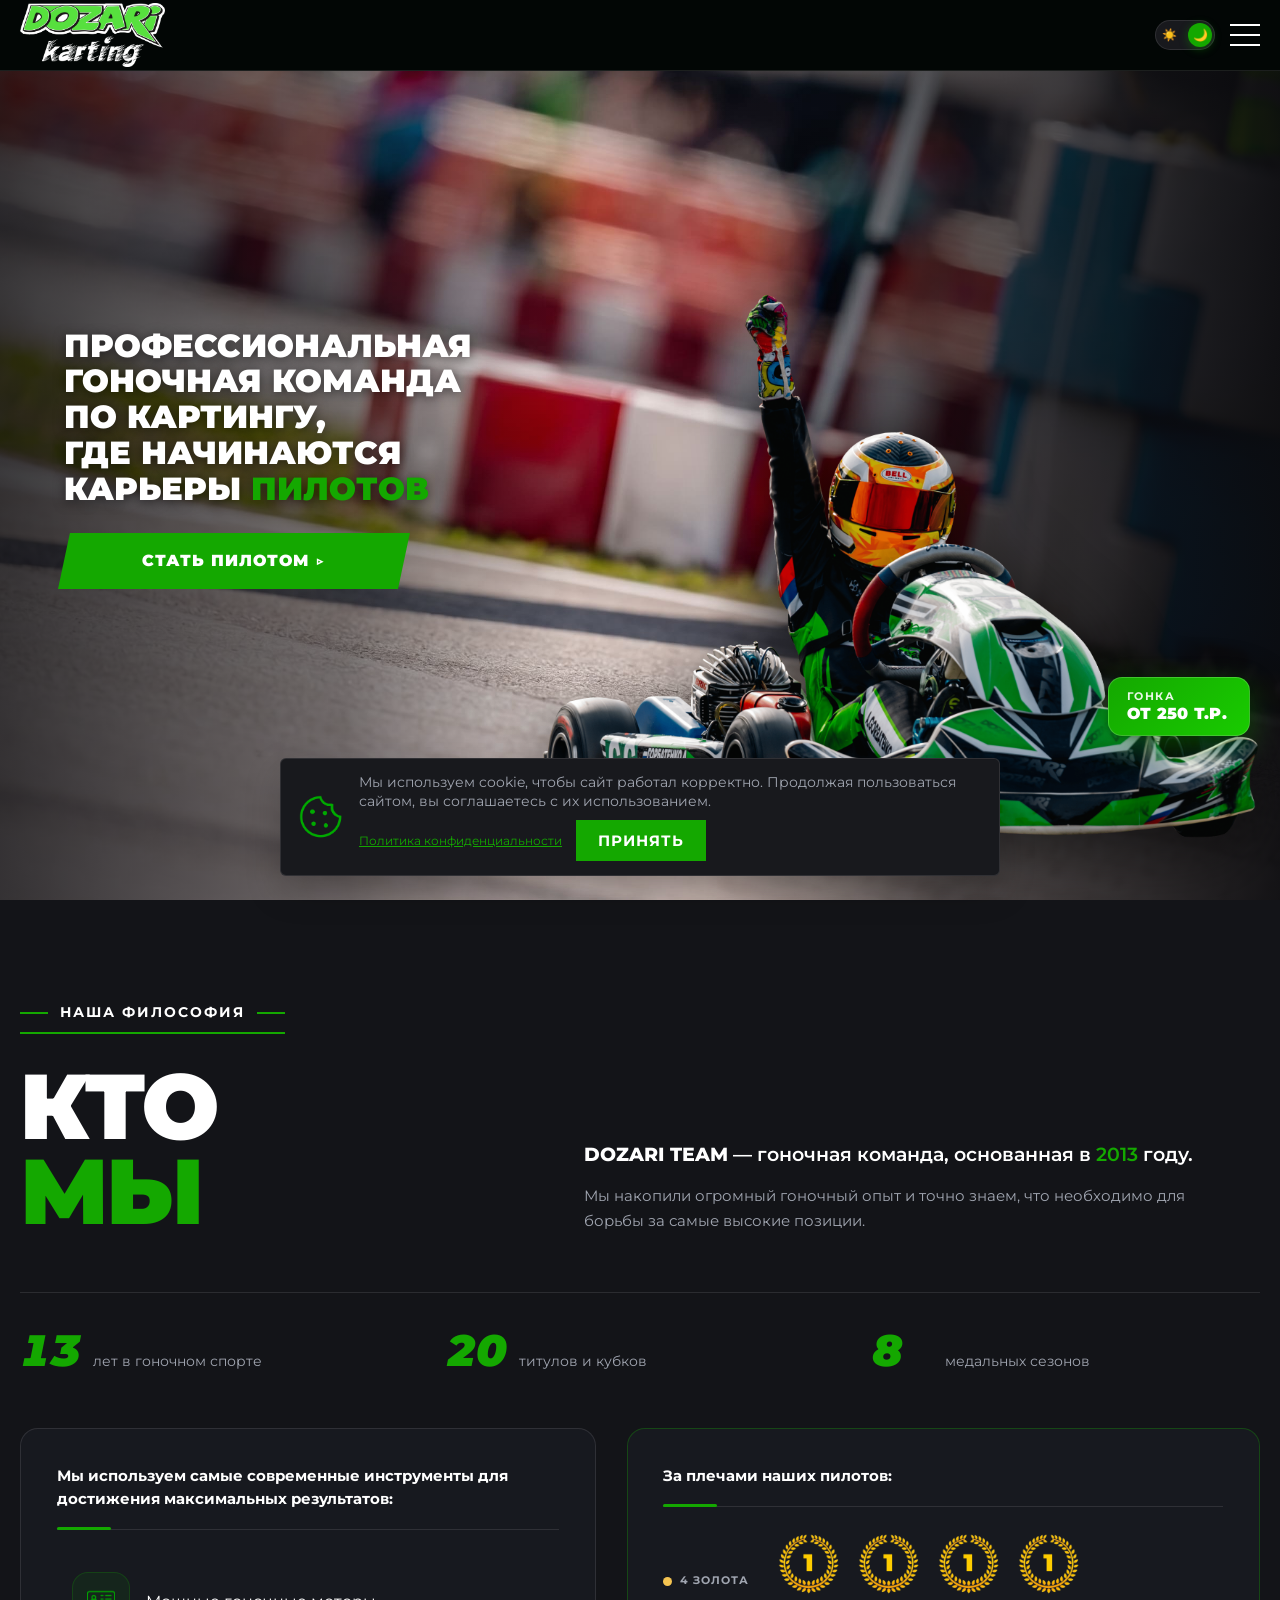
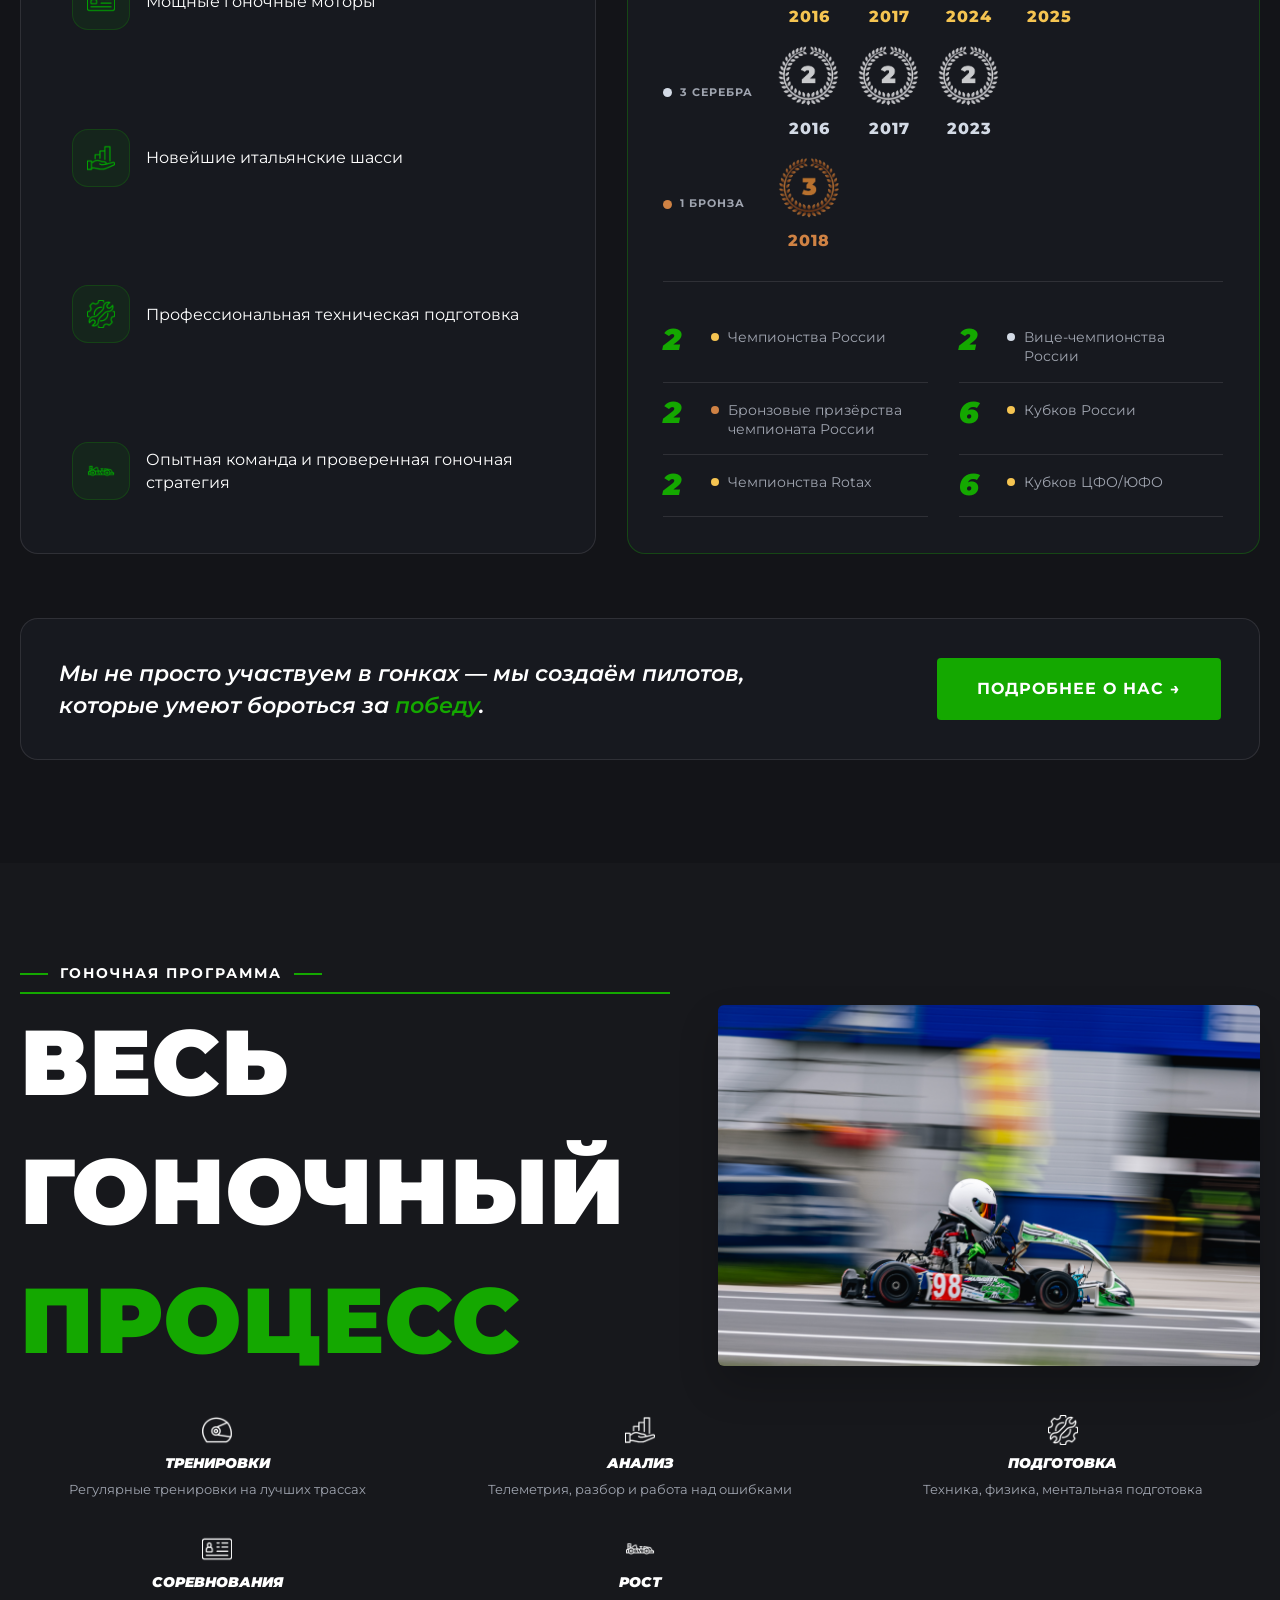
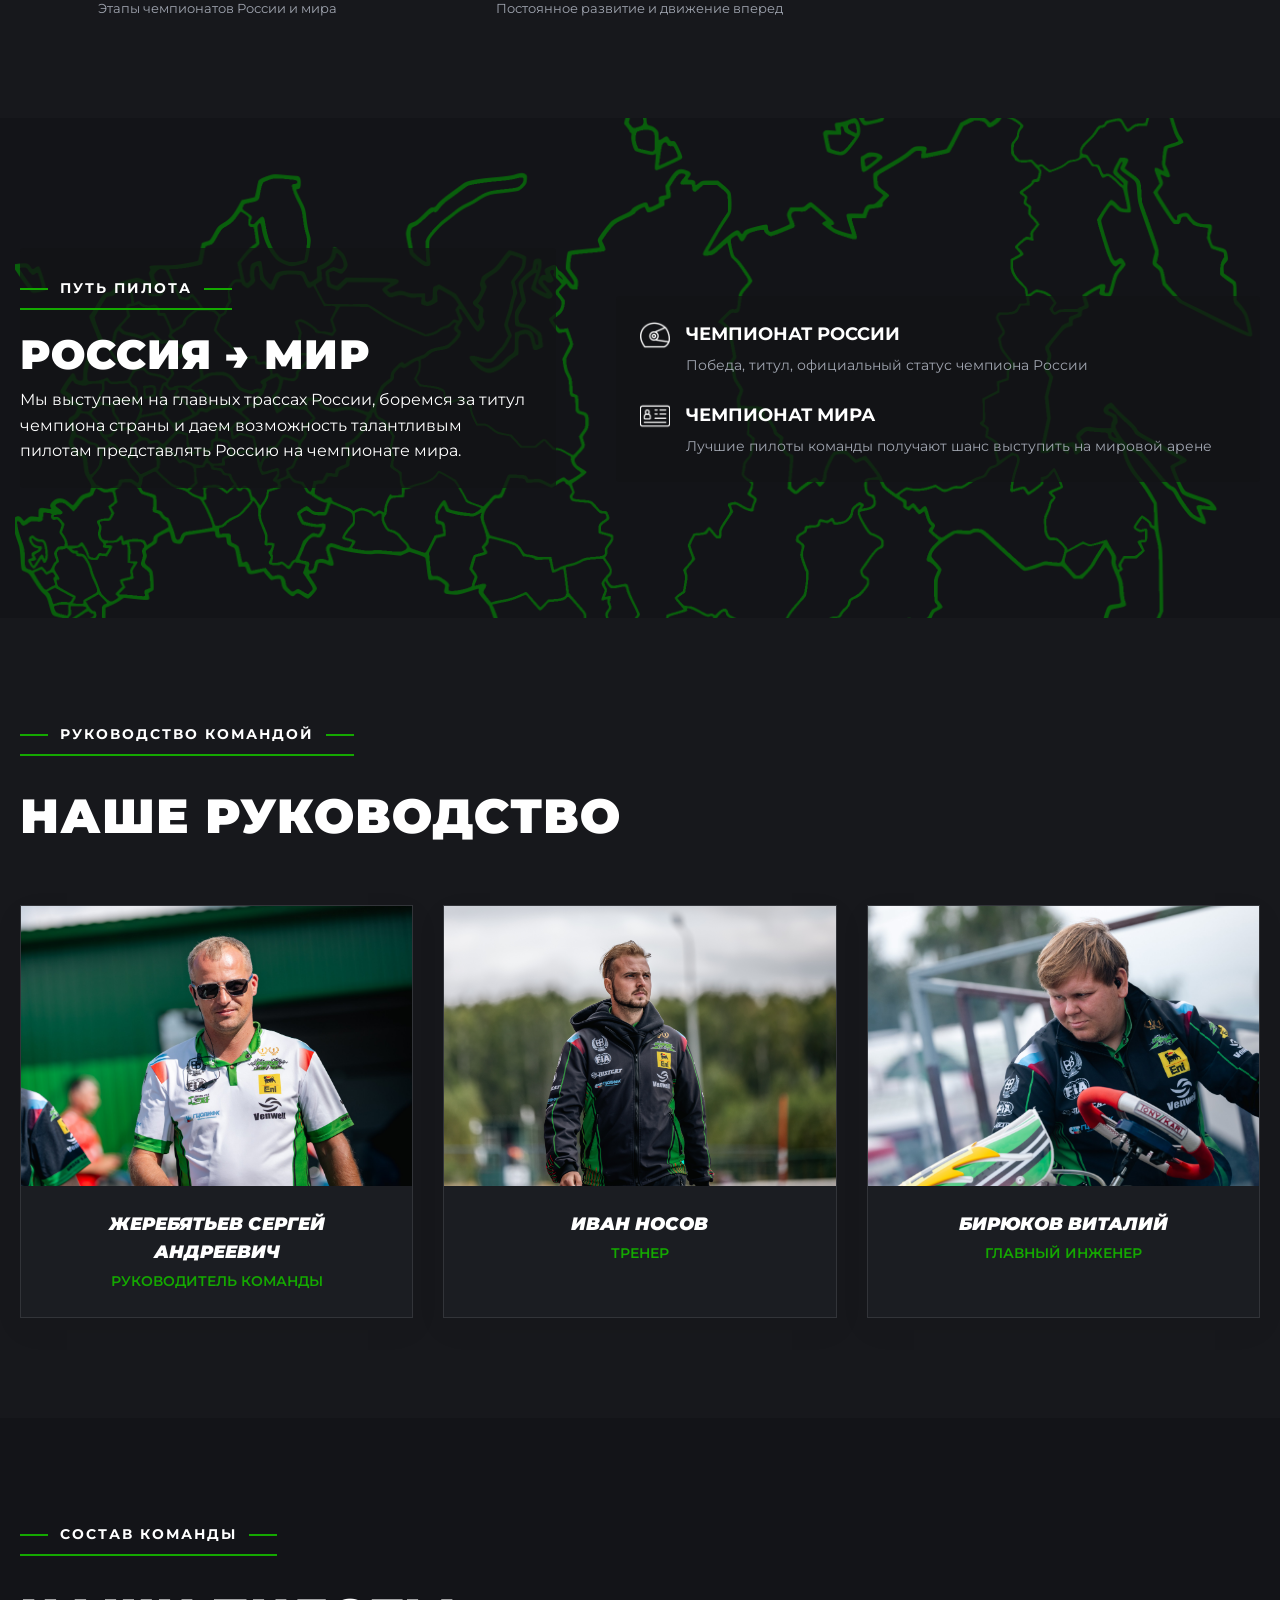
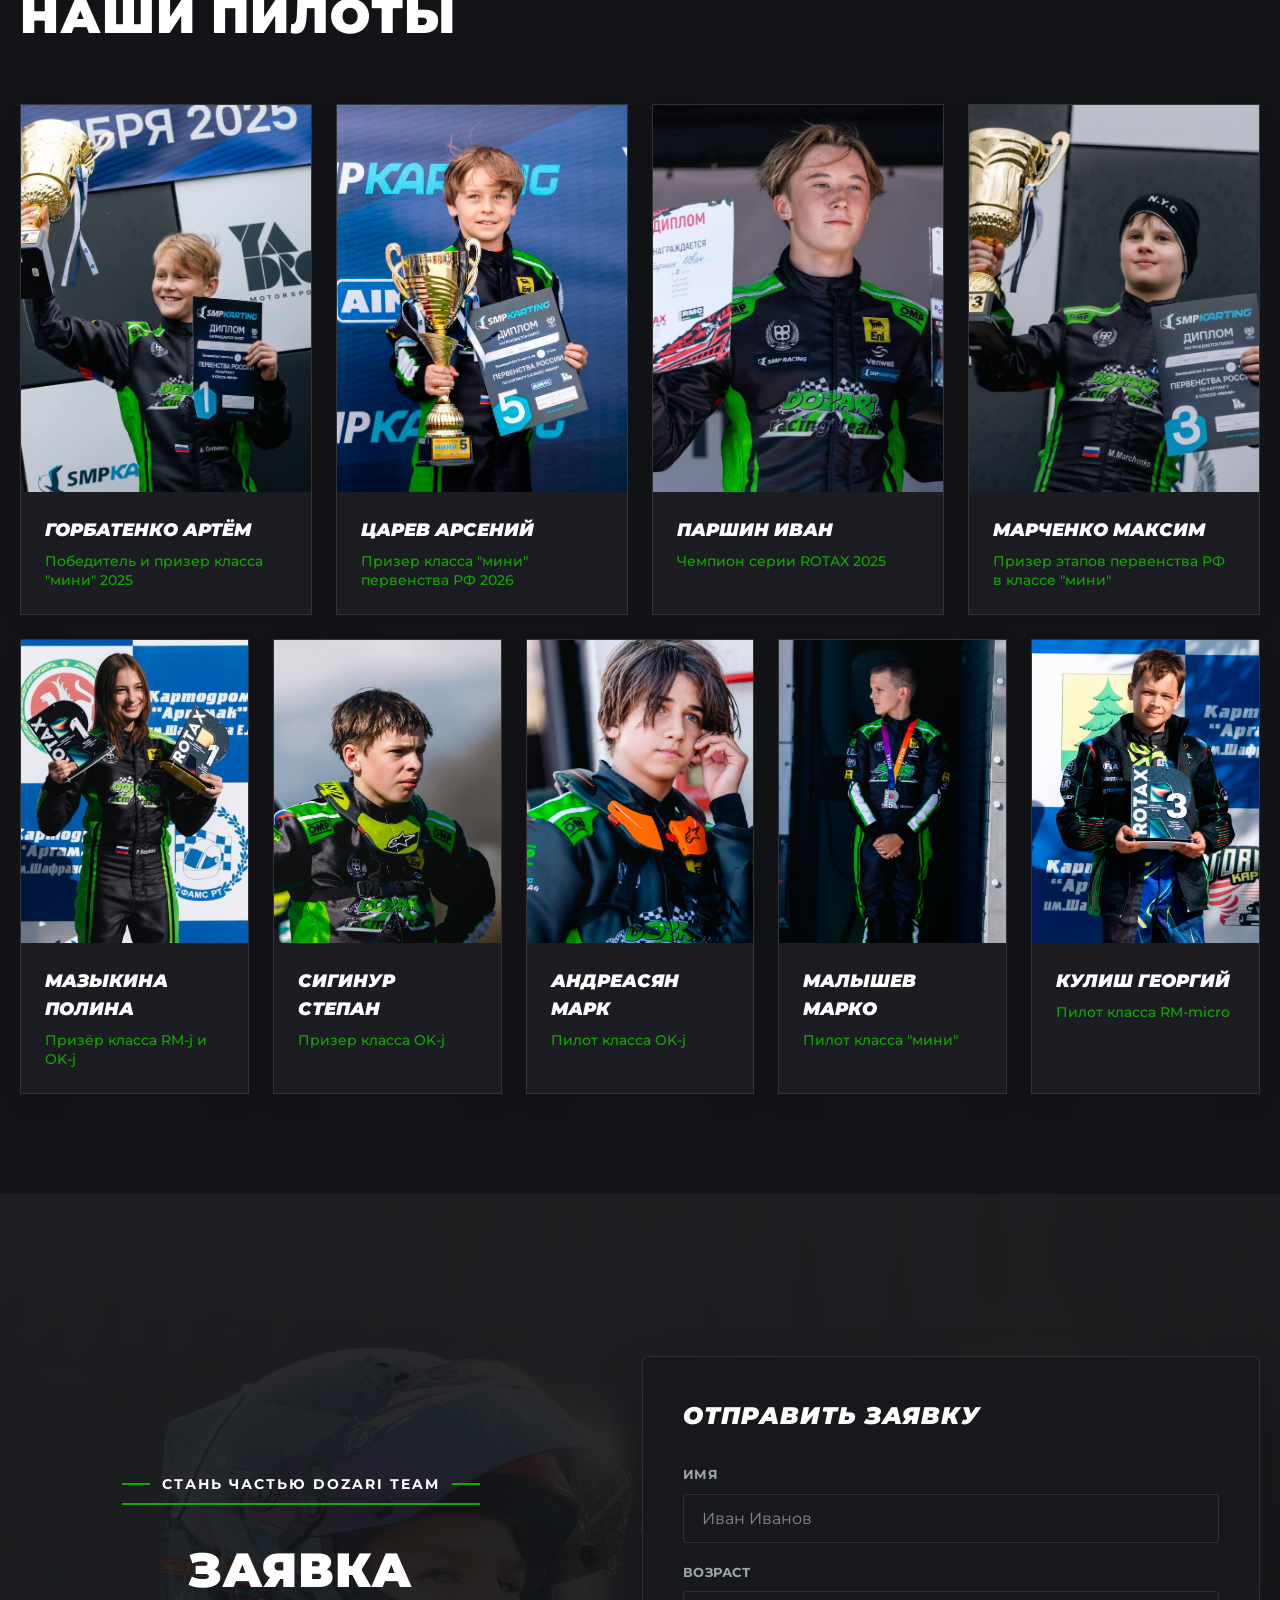
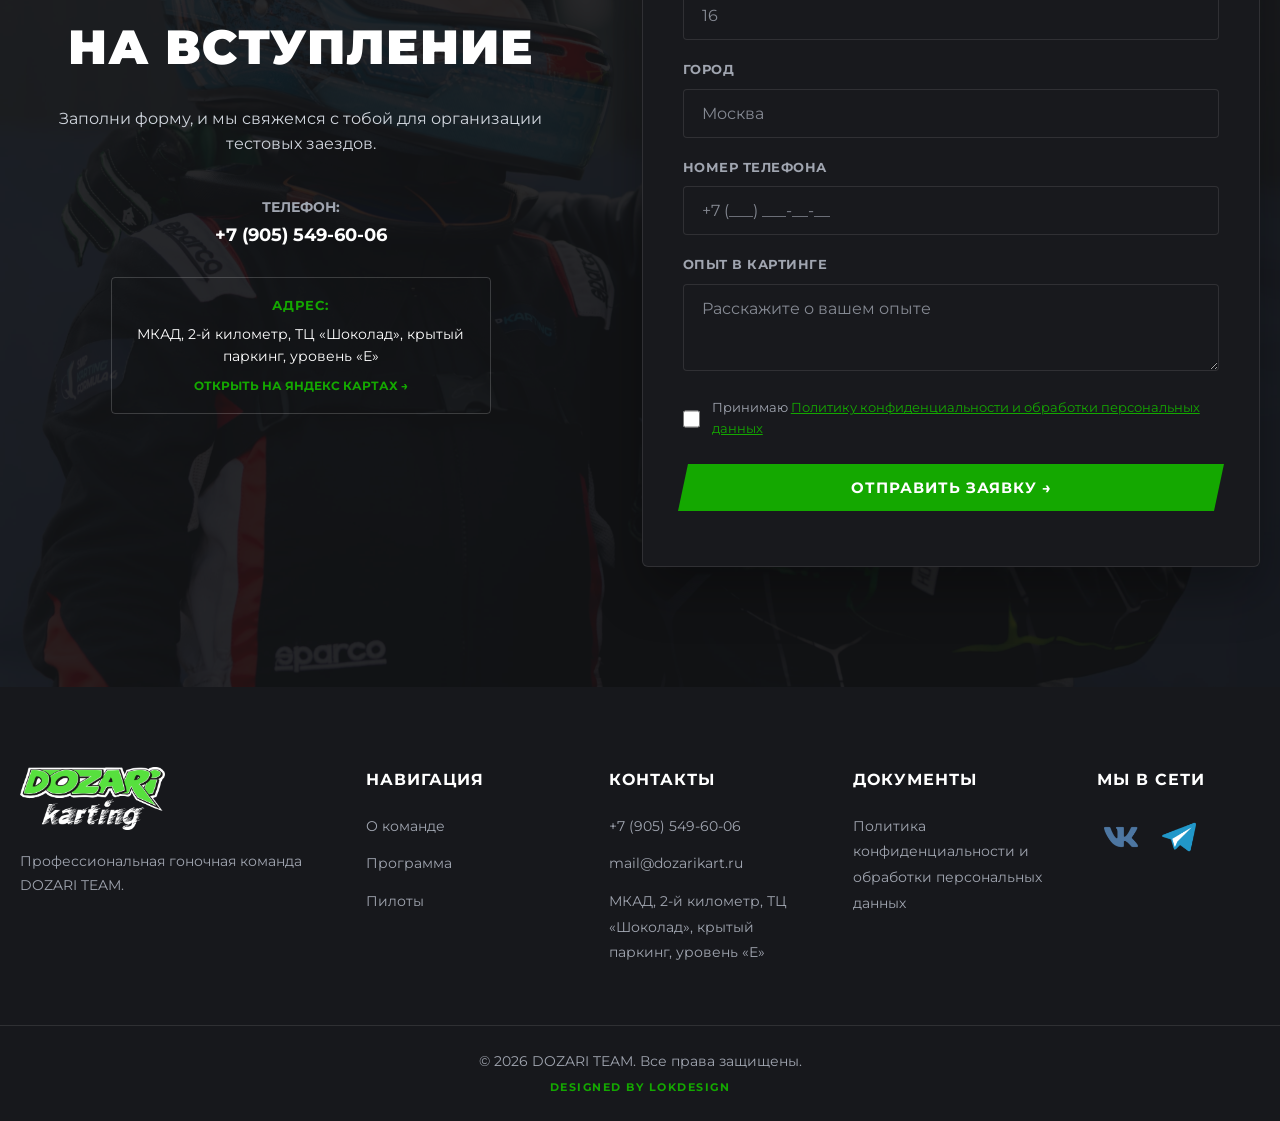
==== index.html @ a5fa682a "Add files via upload" ====
<!DOCTYPE html>
<html lang="ru" data-theme="dark">
<head>
    <meta charset="UTF-8">
    <meta name="viewport" content="width=device-width, initial-scale=1.0">
    <title>DOZARI KARTING — Профессиональная гоночная команда</title>
    <link rel="preconnect" href="https://fonts.googleapis.com">
    <link rel="preconnect" href="https://fonts.gstatic.com" crossorigin>
    <link href="https://fonts.googleapis.com/css2?family=Montserrat:ital,wght@0,400;0,500;0,700;0,900;1,700;1,900&display=swap" rel="stylesheet">
    <link rel="stylesheet" href="style.css">
</head>
<body>

    <!-- Header / Шапка -->
    <header class="header">
        <div class="container header__container">
            <a href="#" class="logo" aria-label="DOZARI TEAM">
                <img src="images/logo_l.png" alt="DOZARI TEAM" class="logo__image logo__image--light">
                <img src="images/logo_b.png" alt="" aria-hidden="true" class="logo__image logo__image--dark">
            </a>
            <nav class="nav" id="navMenu">
                <ul class="nav__list">
                    <li><a href="#about" class="nav__link">О команде</a></li>
                    <li><a href="#program" class="nav__link">Гоночная программа</a></li>
                    <li><a href="#athletes" class="nav__link">Пилоты</a></li>
                    <li><a href="#contacts" class="nav__link">Контакты</a></li>
                </ul>
            </nav>
            <div class="header__actions">
                <div class="theme-switch-wrapper">
                    <label class="theme-switch" for="themeCheckbox" aria-label="Сменить тему">
                        <input type="checkbox" id="themeCheckbox" checked>
                        <div class="slider-track">
                            <span class="icon sun">☀️</span>
                            <span class="icon moon">🌙</span>
                            <div class="slider-thumb"></div>
                        </div>
                    </label>
                </div>
                <a href="#contacts" class="btn btn--primary header__btn"><span>Стать пилотом</span></a>
                <button class="burger" id="burgerBtn" aria-label="Открыть меню">
                    <span></span>
                    <span></span>
                    <span></span>
                </button>
            </div>
        </div>
    </header>

    <main>
        <!-- Hero-блок -->
        <section class="hero" id="hero">
            <!-- 1. Слайдер на фоне -->
            <div class="hero__slider" id="heroSlider">
                <div class="hero__slide active" style="background-image: url('images/fon.jpg')"></div>
            </div>

            <!-- 2. Легкие градиенты по краям для читаемости текста -->
            <div class="hero__gradient hero__gradient--left"></div>
            <div class="hero__gradient hero__gradient--right"></div>

            <!-- 3. Основная сетка контента -->
            <div class="hero__layout">
            <!-- ЛЕВАЯ ЧАСТЬ: Заголовок и кнопки -->
            <div class="hero__left">
            <!-- Единый крупный заголовок -->
            <h1 class="hero__title">
                ПРОФЕССИОНАЛЬНАЯ ГОНОЧНАЯ КОМАНДА ПО КАРТИНГУ, ГДЕ НАЧИНАЮТСЯ КАРЬЕРЫ <span class="accent-green">ПИЛОТОВ</span>
            </h1>
            
            <div class="hero__buttons">
                <a href="#contacts" class="btn btn--primary hero-btn-giant"><span>СТАТЬ ПИЛОТОМ ▷</span></a>
            </div>
        </div>

                <!-- ЦЕНТР: Пилот (PNG без фона) -->
                <div class="hero__center">
                    <img src="images/pilot-cutout-full.png" alt="Пилот команды DOZARI">
                </div>

               
            </div>
        </section>

        <!-- Блок 1: Кто мы -->
        <section class="philosophy" id="about">
            <div class="container philosophy__container">
                <div class="philosophy__header">
                    <span class="section-tag section-tag--dashes"><span class="dash"></span>НАША ФИЛОСОФИЯ<span class="dash"></span></span>
                    <h2 class="philosophy__title"><span>КТО</span><span class="accent-green">МЫ</span></h2>
                    <div class="philosophy__intro">
                        <p class="philosophy__lead"><strong>DOZARI TEAM</strong> — гоночная команда, основанная&nbsp;в <span class="accent-green">2013</span>&nbsp;году.</p>
                        <p class="philosophy__desc">Мы накопили огромный гоночный опыт и точно знаем, что необходимо для борьбы за самые высокие позиции.</p>
                    </div>
                </div>

                <div class="philosophy__stats">
                    <div class="philosophy__stat">
                        <span class="philosophy__stat-num">13</span>
                        <span class="philosophy__stat-label">лет в гоночном спорте</span>
                    </div>
                    <div class="philosophy__stat">
                        <span class="philosophy__stat-num">20</span>
                        <span class="philosophy__stat-label">титулов и кубков</span>
                    </div>
                    <div class="philosophy__stat">
                        <span class="philosophy__stat-num">8</span>
                        <span class="philosophy__stat-label">медальных сезонов</span>
                    </div>
                </div>

                <div class="philosophy__panels">
                    <!-- Инструменты -->
                    <div class="phil-panel">
                        <h3 class="phil-panel__title">Мы используем самые современные инструменты для достижения максимальных результатов:</h3>
                        <ul class="phil-list">
                            <li class="phil-list__item">
                                <img class="phil-list__icon" src="images/icon_driver_G.png" alt="">
                                <span class="phil-list__text">Мощные гоночные моторы</span>
                            </li>
                            <li class="phil-list__item">
                                <img class="phil-list__icon" src="images/icon_chart_G.png" alt="">
                                <span class="phil-list__text">Новейшие итальянские шасси</span>
                            </li>
                            <li class="phil-list__item">
                                <img class="phil-list__icon" src="images/icon_wrench_G.png" alt="">
                                <span class="phil-list__text">Профессиональная техническая подготовка</span>
                            </li>
                            <li class="phil-list__item">
                                <img class="phil-list__icon" src="images/icon_kart_G.png" alt="">
                                <span class="phil-list__text">Опытная команда и проверенная гоночная стратегия</span>
                            </li>
                        </ul>
                    </div>

                    <!-- Достижения -->
                    <div class="phil-panel phil-panel--accent">
                        <h3 class="phil-panel__title">За плечами наших пилотов:</h3>
                        <div class="phil-wreaths" aria-label="Золотые, серебряные и бронзовые награды">
                            <div class="phil-wreaths__group phil-wreaths__group--gold" aria-label="4 золотых венка">
                                <span class="phil-wreaths__label"><i class="phil-dot phil-dot--gold"></i>4 золота</span>
                                <div class="phil-wreaths__items">
                                    <div class="phil-wreath__wrapper">
                                        <img class="phil-wreath" src="images/gold.png" alt="" aria-hidden="true">
                                        <span class="phil-wreath__year">2016</span>
                                    </div>
                                    <div class="phil-wreath__wrapper">
                                        <img class="phil-wreath" src="images/gold.png" alt="" aria-hidden="true">
                                        <span class="phil-wreath__year">2017</span>
                                    </div>
                                    <div class="phil-wreath__wrapper">
                                        <img class="phil-wreath" src="images/gold.png" alt="" aria-hidden="true">
                                        <span class="phil-wreath__year">2024</span>
                                    </div>
                                    <div class="phil-wreath__wrapper">
                                        <img class="phil-wreath" src="images/gold.png" alt="" aria-hidden="true">
                                        <span class="phil-wreath__year">2025</span>
                                    </div>
                                </div>
                            </div>
                            <div class="phil-wreaths__group phil-wreaths__group--silver" aria-label="3 серебряных венка">
                                <span class="phil-wreaths__label"><i class="phil-dot phil-dot--silver"></i>3 серебра</span>
                                <div class="phil-wreaths__items">
                                    <div class="phil-wreath__wrapper">
                                        <img class="phil-wreath" src="images/silver.png" alt="" aria-hidden="true">
                                        <span class="phil-wreath__year">2016</span>
                                    </div>
                                    <div class="phil-wreath__wrapper">
                                        <img class="phil-wreath" src="images/silver.png" alt="" aria-hidden="true">
                                        <span class="phil-wreath__year">2017</span>
                                    </div>
                                    <div class="phil-wreath__wrapper">
                                        <img class="phil-wreath" src="images/silver.png" alt="" aria-hidden="true">
                                        <span class="phil-wreath__year">2023</span>
                                    </div>
                                </div>
                            </div>
                            <div class="phil-wreaths__group phil-wreaths__group--bronze" aria-label="1 бронзовый венок">
                                <span class="phil-wreaths__label"><i class="phil-dot phil-dot--bronze"></i>1 бронза</span>
                                <div class="phil-wreaths__items">
                                    <div class="phil-wreath__wrapper">
                                        <img class="phil-wreath" src="images/bronze.png" alt="" aria-hidden="true">
                                        <span class="phil-wreath__year">2018</span>
                                    </div>
                                </div>
                            </div>
                        </div>
                        <div class="phil-awards">
                            <div class="phil-award phil-award--gold">
                                <span class="phil-award__num">2</span>
                                <span class="phil-award__label">Чемпионства России</span>
                            </div>
                            <div class="phil-award phil-award--silver">
                                <span class="phil-award__num">2</span>
                                <span class="phil-award__label">Вице-чемпионства России</span>
                            </div>
                            <div class="phil-award phil-award--bronze">
                                <span class="phil-award__num">2</span>
                                <span class="phil-award__label">Бронзовые призёрства чемпионата России</span>
                            </div>
                            <div class="phil-award phil-award--gold">
                                <span class="phil-award__num">6</span>
                                <span class="phil-award__label">Кубков России</span>
                            </div>
                            <div class="phil-award phil-award--gold">
                                <span class="phil-award__num">2</span>
                                <span class="phil-award__label">Чемпионства Rotax</span>
                            </div>
                            <div class="phil-award phil-award--gold">
                                <span class="phil-award__num">6</span>
                                <span class="phil-award__label">Кубков ЦФО/ЮФО</span>
                            </div>
                        </div>
                    </div>
                </div>

                <div class="philosophy__footer">
                    <p class="philosophy__quote">Мы не просто участвуем в гонках — мы создаём пилотов, которые умеют бороться за <span class="accent-green">победу</span>.</p>
                    <div class="philosophy__cta">
                        <a href="https://школа-картинга.рф/" target="_blank" rel="noopener noreferrer" class="btn btn--primary philosophy-btn"><span>ПОДРОБНЕЕ О НАС →</span></a>
                    </div>
                </div>
            </div>
        </section>

        <!-- Блок 3: Гоночная программа -->
        <section class="program" id="program">
            <div class="container">
                <div class="program__top">
                    <div class="section-header-left">
                        <span class="section-tag section-tag--dashes"><span class="dash"></span>ГОНОЧНАЯ ПРОГРАММА<span class="dash"></span></span>
                        <h2><span>ВЕСЬ</span><span>ГОНОЧНЫЙ</span><span class="accent-green">ПРОЦЕСС</span></h2>
                    </div>
                    <div class="program__image-banner">
                        <img src="images/race.jpg" alt="Гонка">
                    </div>
                </div>
                <div class="program__layout">
                    <div class="program__steps-grid">
                        <div class="program-step">
                            <div class="program-step__icon-box">
                                <img src="images/icon_helmet.png" alt="Тренировки" class="program-step__png">
                            </div>
                            <div class="program-step__content-inner">
                                <h3>ТРЕНИРОВКИ</h3>
                                <p>Регулярные тренировки на лучших трассах</p>
                            </div>
                        </div>
                        <div class="program-step">
                            <div class="program-step__icon-box">
                                <img src="images/icon_chart.png" alt="Анализ" class="program-step__png">
                            </div>
                            <div class="program-step__content-inner">
                                <h3>АНАЛИЗ</h3>
                                <p>Телеметрия, разбор и работа над ошибками</p>
                            </div>
                        </div>
                        <div class="program-step">
                            <div class="program-step__icon-box">
                                <img src="images/icon_wrench.png" alt="Подготовка" class="program-step__png">
                            </div>
                            <div class="program-step__content-inner">
                                <h3>ПОДГОТОВКА</h3>
                                <p>Техника, физика, ментальная подготовка</p>
                            </div>
                        </div>
                        <div class="program-step">
                            <div class="program-step__icon-box">
                                <img src="images/icon_driver.png" alt="Соревнования" class="program-step__png">
                            </div>
                            <div class="program-step__content-inner">
                                <h3>СОРЕВНОВАНИЯ</h3>
                                <p>Этапы чемпионатов России и мира</p>
                            </div>
                        </div>
                        <div class="program-step">
                            <div class="program-step__icon-box">
                                <img src="images/icon_kart.png" alt="Рост" class="program-step__png">
                            </div>
                            <div class="program-step__content-inner">
                                <h3>РОСТ</h3>
                                <p>Постоянное развитие и движение вперед</p>
                            </div>
                        </div>
                    </div>
                </div>
            </div>
        </section>

        <section class="path-section">
            <div class="container">
                <div class="path__wrapper">
                    <div class="path__info">
                        <span class="section-tag section-tag--dashes"><span class="dash"></span>ПУТЬ ПИЛОТА<span class="dash"></span></span>
                        <h2>РОССИЯ → МИР</h2>
                        <p>Мы выступаем на главных трассах России, боремся за титул чемпиона страны и даем возможность талантливым пилотам представлять Россию на чемпионате мира.</p>
                    </div>
                    <div class="path__cards">
                        <div class="path-card">
                            <div class="path-card__icon-box">
                                <img src="images/icon_helmet.png" alt="Чемпионат России" class="path-card__png">
                            </div>
                            <div>
                                <h3>Чемпионат России</h3>
                                <p>Победа, титул, официальный статус чемпиона России</p>
                            </div>
                        </div>
                        <div class="path-card">
                            <div class="path-card__icon-box">
                                <img src="images/icon_driver.png" alt="Чемпионат мира" class="path-card__png">
                            </div>
                            <div>
                                <h3>Чемпионат мира</h3>
                                <p>Лучшие пилоты команды получают шанс выступить на мировой арене</p>
                            </div>
                        </div>
                    </div>
                </div>
            </div>
        </section>

        <!-- Руководство команды -->
        <section class="management" id="management">
            <div class="container">
                <div class="section-header">
                    <span class="section-tag section-tag--dashes"><span class="dash"></span>РУКОВОДСТВО КОМАНДОЙ<span class="dash"></span></span>
                    <h2>НАШЕ РУКОВОДСТВО</h2>
                </div>
                <div class="management__grid">
                    <div class="management-card">
                        <div class="management-card__img">
                            <img src="images/sergey_andreevich.jpg" alt="Владелец" loading="lazy">
                        </div>
                        <div class="management-card__content">
                            <h3>ЖЕРЕБЯТЬЕВ СЕРГЕЙ АНДРЕЕВИЧ</h3>
                            <p class="management-card__role">Руководитель команды</p>
                        </div>
                    </div>
                    <div class="management-card">
                        <div class="management-card__img">
                            <img src="images/ivan_nosov.jpg" alt="Тренер" loading="lazy">
                        </div>
                        <div class="management-card__content">
                            <h3>ИВАН НОСОВ</h3>
                            <p class="management-card__role">Тренер</p>
                        </div>
                    </div>
                    <div class="management-card">
                        <div class="management-card__img">
                            <img src="images/vitaly_eduarovich.jpg" alt="Главный тренер" loading="lazy">
                        </div>
                        <div class="management-card__content">
                            <h3>БИРЮКОВ ВИТАЛИЙ</h3>
                            <p class="management-card__role">Главный инженер</p>
                        </div>
                    </div>
                </div>
            </div>
        </section>

        <!-- Пилоты (Спортсмены) -->
        <section class="athletes" id="athletes">
            <div class="container">
                <div class="section-header">
                    <span class="section-tag section-tag--dashes"><span class="dash"></span>СОСТАВ КОМАНДЫ<span class="dash"></span></span>
                    <h2>НАШИ ПИЛОТЫ</h2>
                </div>
                <div class="athletes__grid">
                    <div class="athlete-card">
                        <div class="athlete-card__img">
                            <img src="images/artgor.jpg" alt="Пилот" loading="lazy">
                        </div>
                        <div class="athlete-card__content">
                            <h3>ГОРБАТЕНКО АРТЁМ</h3>
                            <p class="athlete-card__title">Победитель и призер класса "мини" 2025</p>
                        </div>
                    </div>
                    <div class="athlete-card">
                        <div class="athlete-card__img">
                            <img src="images/arscar.jpg" alt="Пилот" loading="lazy">
                        </div>
                        <div class="athlete-card__content">
                            <h3>ЦАРЕВ АРСЕНИЙ</h3>
                            <p class="athlete-card__title">Призер класса "мини" первенства РФ 2026</p>
                        </div>
                    </div>
                    <div class="athlete-card">
                        <div class="athlete-card__img">
                            <img src="images/ivapar.jpg" alt="Пилот" loading="lazy">
                        </div>
                        <div class="athlete-card__content">
                            <h3>ПАРШИН ИВАН</h3>
                            <p class="athlete-card__title">Чемпион серии ROTAX 2025</p>
                        </div>
                    </div>
                    <div class="athlete-card">
                        <div class="athlete-card__img">
                            <img src="images/makmar.jpg" alt="Пилот" loading="lazy">
                        </div>
                        <div class="athlete-card__content">
                            <h3>МАРЧЕНКО МАКСИМ</h3>
                            <p class="athlete-card__title">Призер этапов первенства РФ в классе "мини"</p>
                        </div>
                    </div>
                    <div class="athlete-card">
                        <div class="athlete-card__img">
                            <img src="images/mazpol.jpg" alt="Пилот" loading="lazy">
                        </div>
                        <div class="athlete-card__content">
                            <h3>МАЗЫКИНА ПОЛИНА</h3>
                            <p class="athlete-card__title">Призёр класса RM-j и OK-j</p>
                        </div>
                    </div>
                    <div class="athlete-card">
                        <div class="athlete-card__img">
                            <img src="images/stesig.jpg" alt="Пилот" loading="lazy">
                        </div>
                        <div class="athlete-card__content">
                            <h3>СИГИНУР СТЕПАН</h3>
                            <p class="athlete-card__title">Призер класса OK-j</p>
                        </div>
                    </div>
                    <div class="athlete-card">
                        <div class="athlete-card__img">
                            <img src="images/marand.jpg" alt="Пилот" loading="lazy">
                        </div>
                        <div class="athlete-card__content">
                            <h3>АНДРЕАСЯН МАРК</h3>
                            <p class="athlete-card__title">Пилот класса OK-j</p>
                        </div>
                    </div>
                    <div class="athlete-card">
                        <div class="athlete-card__img">
                            <img src="images/malmar.jpg" alt="Пилот" loading="lazy">
                        </div>
                        <div class="athlete-card__content">
                            <h3>МАЛЫШЕВ МАРКО</h3>
                            <p class="athlete-card__title">Пилот класса "мини"</p>
                        </div>
                    </div>
                    <div class="athlete-card">
                        <div class="athlete-card__img">
                            <img src="images/kulgeo.jpg" alt="Пилот" loading="lazy">
                        </div>
                        <div class="athlete-card__content">
                            <h3>КУЛИШ ГЕОРГИЙ</h3>
                            <p class="athlete-card__title">Пилот класса RM-micro</p>
                        </div>
                    </div>
                </div>
            </div>
        </section>

        <!-- Заявка на вступление (Контакты) -->
        <section class="contacts" id="contacts">
            <div class="contacts__bg-overlay"></div>
            <div class="container contacts__container-relative">
                <div class="contacts__wrapper">
                    <div class="contacts__info">
                        <span class="section-tag section-tag--dashes"><span class="dash"></span>СТАНЬ ЧАСТЬЮ DOZARI TEAM<span class="dash"></span></span>
                        <h2>ЗАЯВКА <br>НА ВСТУПЛЕНИЕ</h2>
                        <p>Заполни форму, и мы свяжемся с тобой для организации тестовых заездов.</p>
                        
                        <ul class="contacts__list">
                            <li>
                                <div>
                                    <strong>Телефон:</strong>
                                    <a href="tel:+79055496006">+7 (905) 549-60-06</a>
                                </div>
                            </li>
                        </ul>
                        <a class="contacts__address" href="https://yandex.ru/maps/-/CCUj5OsmTC" target="_blank" rel="noopener noreferrer">
                            <strong>АДРЕС:</strong>
                            <span>МКАД, 2-й километр, ТЦ «Шоколад», крытый паркинг, уровень «Е»</span>
                            <small>Открыть на Яндекс Картах →</small>
                        </a>
                    </div>

                    <div class="contacts__form-container">
                        <form class="form" id="applicationForm">
                            <h3>ОТПРАВИТЬ ЗАЯВКУ</h3>
                            <div class="form__group">
                                <label for="userName">Имя</label>
                                <input type="text" id="userName" name="name" required placeholder="Иван Иванов">
                            </div>
                            <div class="form__group">
                                <label for="userAge">Возраст</label>
                                <input type="number" id="userAge" name="age" required min="5" max="60" placeholder="16">
                            </div>
                            <div class="form__group">
                                <label for="userCity">Город</label>
                                <input type="text" id="userCity" name="city" required placeholder="Москва">
                            </div>
                            <div class="form__group">
                                <label for="userPhone">Номер телефона</label>
                                <input type="tel" id="userPhone" name="phone" required placeholder="+7 (___) ___-__-__">
                            </div>
                            <div class="form__group">
                                <label for="userExp">Опыт в картинге</label>
                                <textarea id="userExp" name="experience" rows="3" placeholder="Расскажите о вашем опыте"></textarea>
                            </div>
                            <div class="form__checkbox-group">
                                <input type="checkbox" id="privacyPolicy" name="privacy" required>
                                <label for="privacyPolicy">Принимаю <a href="policy.html">Политику конфиденциальности и обработки персональных данных</a></label>
                            </div>
                            <button type="submit" class="btn btn--primary form__submit"><span>ОТПРАВИТЬ ЗАЯВКУ →</span></button>
                            <div id="formMessage" class="form__message"></div>
                        </form>
                    </div>
                </div>
            </div>
        </section>
    </main>

    <!-- Footer -->
    <footer class="footer">
        <div class="container footer__container">
            <div class="footer__col">
                <a href="#" class="logo" aria-label="DOZARI TEAM">
                    <img src="images/logo_l.png" alt="DOZARI TEAM" class="logo__image logo__image--light">
                    <img src="images/logo_b.png" alt="" aria-hidden="true" class="logo__image logo__image--dark">
                </a>
                <p class="footer__desc">Профессиональная гоночная команда DOZARI TEAM.</p>
            </div>
            <div class="footer__col">
                <h4>Навигация</h4>
                <ul>
                    <li><a href="#about">О команде</a></li>
                    <li><a href="#program">Программа</a></li>
                    <li><a href="#athletes">Пилоты</a></li>
                </ul>
            </div>
            <div class="footer__col">
                <h4>Контакты</h4>
                <ul>
                    <li><a href="tel:+79055496006">+7 (905) 549-60-06</a></li>
                    <li><a href="mailto:mail@dozarikart.ru">mail@dozarikart.ru</a></li>
                    <li><a href="https://yandex.ru/maps/-/CCUj5OsmTC" target="_blank" rel="noopener noreferrer">МКАД, 2-й километр, ТЦ «Шоколад», крытый паркинг, уровень «Е»</a></li>
                </ul>
            </div>
            <div class="footer__col">
                <h4>Документы</h4>
                <ul>
                    <li><a href="policy.html">Политика конфиденциальности и обработки персональных данных</a></li>
                </ul>
            </div>
            <div class="footer__col footer__social-col">
                <h4>Мы в сети</h4>
                <div class="footer__socials">
                    <a class="footer__social-link" href="https://vk.ru/dozarikart" target="_blank" rel="noopener noreferrer" aria-label="DOZARI TEAM во ВКонтакте" title="ВКонтакте">
                        <img src="images/vk.png" alt="" class="social-icon">
                    </a>
                    <a class="footer__social-link" href="https://t.me/dozarikart" target="_blank" rel="noopener noreferrer" aria-label="DOZARI TEAM в Telegram" title="Telegram">
                        <img src="images/telegram.png" alt="" class="social-icon">
                    </a>
                </div>
            </div>
        </div>
        <div class="footer__bottom">
            <div class="container">
                <p>&copy; 2026 DOZARI TEAM. Все права защищены.</p>
                <p class="footer__designer">DESIGNED BY LOKDESIGN</p>
            </div>
        </div>
    </footer>

    <!-- Кнопка "Вверх" -->
    <button class="scroll-to-top" id="scrollToTopBtn" aria-label="Наверх">↑</button>

    <aside class="cookie-banner" id="cookieBanner" role="dialog" aria-label="Уведомление о cookie">
        <img class="cookie-banner__image" src="images/cookie.png" alt="">
        <div class="cookie-banner__content">
            <p>Мы используем cookie, чтобы сайт работал корректно. Продолжая пользоваться сайтом, вы соглашаетесь с их использованием.</p>
            <div class="cookie-banner__actions">
                <a href="policy.html">Политика конфиденциальности</a>
                <button class="btn btn--primary cookie-banner__accept" id="acceptCookiesBtn" type="button"><span>Принять</span></button>
            </div>
        </div>
    </aside>

    <!-- Промо-стикер «Гонка от 250 т.р.» -->
    <a href="#contacts" class="promo-sticker" aria-label="Акция: гонка от 250 тысяч рублей — оставить заявку">
        <span class="promo-sticker__label">Гонка</span>
        <span class="promo-sticker__value">от 250 т.р.</span>
    </a>

    <!-- Модальное окно: Просмотр новости (Медиа) -->
    <div class="modal-overlay" id="mediaModal">
        <div class="modal-content media-modal-content">
            <button class="modal-close" id="closeMediaModal" aria-label="Закрыть">×</button>
            <button class="media-modal-arrow media-modal-prev" id="prevMediaBtn" aria-label="Предыдущая">‹</button>
            <button class="media-modal-arrow media-modal-next" id="nextMediaBtn" aria-label="Следующая">›</button>
            <div class="media-modal-body" id="mediaModalBody">
                <!-- Динамически заполняется из JS -->
            </div>
        </div>
    </div>
    <script src="script.js" defer></script>
</body>
</html>
---- style.css ----
:root {
    --bg-primary: #121316;
    --bg-secondary: #18191d;
    --bg-card: rgba(25, 27, 33, 0.85);
    --bg-light: #1f2229;
    --bg-contrast: #0b0b0e;
    --surface: #18191d;
    --text-main: #ffffff;
    --text-muted: #a0a5b0;
    --text-dark: #ffffff;
    --text-dark-muted: #a0a5b0;
    --accent: #14a800;
    --accent-hover: #19cb00;
    --accent-glow: rgba(20, 168, 0, 0.35);
    --border-color: rgba(255, 255, 255, 0.1);
    --border-light: rgba(255, 255, 255, 0.08);
    --image-overlay: rgba(18, 19, 22, 0.9);
    --path-panel: rgba(18, 19, 22, 0.72);
    /* Чередующиеся фоновые тона секций (тёмная тема — графит, шаг в полтона) */
    --tone-dark: #131418;
    --tone-light: #17181c;
    --card-surface: #1b1d22;
    --font-main: 'Montserrat', sans-serif;
    --transition: all 0.3s cubic-bezier(0.4, 0, 0.2, 1);
}

[data-theme="light"] {
    --bg-primary: #ffffff;
    --bg-secondary: #f4f5f7;
    --bg-card: rgba(255, 255, 255, 0.9);
    --bg-light: #eaeef2;
    --bg-contrast: #0b0b0e;
    --surface: #ffffff;
    --text-main: #18191d;
    --text-muted: #606770;
    --text-dark: #18191d;
    --text-dark-muted: #555c68;
    --accent: #14a800;
    --accent-hover: #129000;
    --accent-glow: rgba(20, 168, 0, 0.25);
    --border-color: rgba(0, 0, 0, 0.1);
    --border-light: rgba(0, 0, 0, 0.08);
    --image-overlay: rgba(18, 19, 22, 0.9);
    --path-panel: rgba(255, 255, 255, 0.78);
    /* Чередующиеся фоновые тона секций (светлая тема — белый, шаг в полтона) */
    --tone-dark: #f9fafb;
    --tone-light: #ffffff;
    --card-surface: #f6f7f9;
}

/* Reset & Base Styles */
*, *::before, *::after {
    box-sizing: border-box;
    margin: 0;
    padding: 0;
}

html {
    scroll-behavior: smooth;
    font-size: 16px;
    width: 100%;
    overflow-x: hidden;
}

body {
    font-family: var(--font-main);
    background-color: var(--bg-primary);
    color: var(--text-main);
    line-height: 1.6;
    width: 100%;
    max-width: 100%;
    overflow-x: hidden;
    transition: background-color 0.3s ease, color 0.3s ease;
}

a {
    text-decoration: none;
    color: inherit;
    transition: var(--transition);
}

ul {
    list-style: none;
}

img {
    max-width: 100%;
    height: auto;
    display: block;
    border: 0;
}

.container {
    width: 100%;
    max-width: 1280px;
    margin: 0 auto;
    padding: 0 20px;
}

/* Buttons */
.btn {
    display: inline-flex;
    align-items: center;
    justify-content: center;
    padding: 14px 32px;
    font-family: var(--font-main);
    font-weight: 700;
    font-size: 0.95rem;
    text-transform: uppercase;
    letter-spacing: 1px;
    cursor: pointer;
    border: none;
    position: relative;
    transform: skewX(-12deg);
    transition: var(--transition);
}

.btn span {
    display: inline-block;
    transform: skewX(12deg);
}

.btn--primary {
    background-color: var(--accent);
    color: #ffffff;
    box-shadow: none;
}

.btn--primary:hover {
    background-color: var(--accent-hover);
    transform: skewX(-12deg) translateY(-2px);
    box-shadow: none;
}

.btn--outline {
    background-color: transparent;
    color: var(--text-main);
    border: 2px solid var(--border-color);
}

.btn--outline:hover {
    border-color: var(--accent);
    color: var(--accent);
    transform: skewX(-12deg) translateY(-2px);
}

.hero .btn--outline {
    color: #ffffff;
    border-color: rgba(255, 255, 255, 0.45);
}

/* Section Tag with Dashes (Green dashes, white text) */
.section-tag--dashes {
    display: inline-flex;
    align-items: center;
    gap: 12px;
    color: var(--text-main);
    font-size: 0.85rem;
    font-weight: 700;
    text-transform: uppercase;
    letter-spacing: 2px;
    margin-bottom: 12px;
    padding-bottom: 8px;
    border-bottom: 2px solid var(--accent);
}

.hero .section-tag--dashes,
.contacts .section-tag--dashes {
    color: #ffffff;
}

/* --- 1. ФИЛОСОФИЯ: Прочерки и Кнопка --- */
.section-tag--dashes .dash {
    background-color: var(--accent);
}

.philosophy-btn {
    background-color: var(--accent);
    color: #ffffff;
    padding: 18px 40px;
    border-radius: 4px;
    display: inline-flex;
    font-size: 1rem;
    white-space: nowrap;
    transform: none; /* Убираем лишний скос */
}
.philosophy-btn span {
    transform: none;
}
.philosophy-btn:hover {
    background-color: var(--accent-hover);
    transform: translateY(-2px);
}

.section-tag--dashes .dash {
    width: 28px;
    height: 2px;
    flex: 0 0 auto;
}

h2 {
    font-size: clamp(2rem, 4vw, 3rem);
    font-weight: 900;
    text-transform: uppercase;
    letter-spacing: 1px;
    color: var(--text-main);
}

.accent-green {
    color: var(--accent);
}

/* Header / Шапка */
.header {
    position: fixed;
    top: 0;
    left: 0;
    width: 100%;
    z-index: 1000;
    background: var(--bg-card);
    backdrop-filter: blur(15px);
    border-bottom: 1px solid var(--border-color);
    transition: var(--transition);
}

[data-theme="dark"] .header {
    background: #020605;
}

.header__container {
    display: flex;
    align-items: center;
    justify-content: space-between;
    height: 80px;
}

.logo {
    display: flex;
    align-items: center;
    flex-shrink: 0;
}

.logo__image {
    display: block;
    width: 145px;
    height: auto;
    max-height: 64px;
    object-fit: contain;
}

.logo__image--light {
    display: none;
}

.logo__image--dark {
    display: block;
}

[data-theme="light"] .logo__image--light {
    display: block;
}

[data-theme="light"] .logo__image--dark {
    display: none;
}

.nav__list {
    display: flex;
    gap: 30px;
}

.nav__link {
    font-size: 0.9rem;
    font-weight: 500;
    text-transform: uppercase;
    letter-spacing: 0.5px;
    color: var(--text-muted);
}

.nav__link:hover,
.nav__link.active {
    color: var(--accent);
}

.header__actions {
    display: flex;
    align-items: center;
    gap: 15px;
}

/* Animated Theme Switch Slider */
.theme-switch-wrapper {
    display: flex;
    align-items: center;
}

.theme-switch {
    position: relative;
    display: inline-block;
    width: 60px;
    height: 30px;
    cursor: pointer;
}

.theme-switch input {
    opacity: 0;
    width: 0;
    height: 0;
}

.slider-track {
    position: absolute;
    inset: 0;
    background-color: var(--bg-secondary);
    border: 1px solid var(--border-color);
    border-radius: 30px;
    transition: var(--transition);
    display: flex;
    align-items: center;
    justify-content: space-between;
    padding: 0 6px;
    box-sizing: border-box;
}

.slider-thumb {
    position: absolute;
    top: 2px;
    left: 2px;
    width: 24px;
    height: 24px;
    background-color: var(--accent);
    border-radius: 50%;
    transition: transform 0.35s cubic-bezier(0.4, 0, 0.2, 1);
    box-shadow: 0 2px 10px var(--accent-glow);
}

.theme-switch input:checked + .slider-track .slider-thumb {
    transform: translateX(30px);
}

.slider-track .icon {
    font-size: 0.75rem;
    z-index: 1;
    user-select: none;
    line-height: 1;
}

.burger {
    display: none;
    flex-direction: column;
    justify-content: space-between;
    width: 30px;
    height: 22px;
    background: transparent;
    border: none;
    cursor: pointer;
    z-index: 1001;
}

.burger span {
    display: block;
    width: 100%;
    height: 2px;
    background-color: var(--text-main);
    transition: var(--transition);
}

.burger.active span:nth-child(1) {
    transform: translateY(10px) rotate(45deg);
}

.burger.active span:nth-child(2) {
    opacity: 0;
}

.burger.active span:nth-child(3) {
    transform: translateY(-10px) rotate(-45deg);
}

/* ==========================================================================
   ГЛАВНЫЙ ЭКРАН (HERO): ТЕКСТ СЛЕВА, ИКОНКИ СПРАВА, ПИЛОТ ПО ЦЕНТРУ
   ========================================================================== */
.hero {
    position: relative;
    min-height: 100vh;
    min-height: 100svh;
    display: flex;
    align-items: center;
    overflow: hidden;
    background-color: #0b0b0e;
}

.hero__slider {
    position: absolute;
    inset: 0;
    z-index: 1;
}

.hero__slide {
    position: absolute;
    inset: 0;
    width: 100%;
    height: 100%;
    background-size: cover;
    background-position: center;
    opacity: 0;
    transition: opacity 1.5s ease-in-out;
}
.hero__slide:nth-child(1) { background-image: url('images/slide1.jpg'); }
.hero__slide:nth-child(2) { background-image: url('images/slide2.jpg'); }
.hero__slide:nth-child(3) { background-image: url('images/slide3.jpg'); }
.hero__slide:nth-child(4) { background-image: url('images/slide4.jpg'); }
.hero__slide.active { opacity: 1; }

/* Градиенты делаем чуть шире, чтобы они красиво перекрывали края */
.hero__gradient {
    position: absolute;
    top: 0;
    bottom: 0;
    width: 45%; 
    z-index: 2;
    pointer-events: none;
}
/* --- ГРАДИЕНТ ДЛЯ ЧИТАЕМОСТИ --- */
.hero__gradient--left {
    left: 0;
    background: linear-gradient(to right, rgba(11, 11, 14, 0.8) 0%, rgba(11, 11, 14, 0.5) 60%, transparent 100%);
}
.hero__gradient--right {
    right: 0;
    background: linear-gradient(to left, rgba(11,11,14,0.95) 0%, rgba(11,11,14,0.6) 60%, transparent 100%);
}

.hero__vertical-nums {
    position: absolute;
    left: 40px;
    top: 50%;
    transform: translateY(-50%);
    display: flex;
    flex-direction: column;
    gap: 20px;
    z-index: 5;
}
.vertical-num-item {
    display: flex;
    flex-direction: column;
    align-items: center;
    cursor: pointer;
    transition: var(--transition);
}
.vertical-num-item .num-text { font-size: 0.85rem; font-weight: 700; color: rgba(255,255,255,0.4); margin-bottom: 4px; transition: var(--transition); }
.vertical-num-item .num-line { width: 2px; height: 15px; background-color: rgba(255,255,255,0.2); transition: var(--transition); }
.vertical-num-item.active .num-text { color: var(--accent); }
.vertical-num-item.active .num-line { height: 35px; background-color: var(--accent); }

/* --- ОСНОВНАЯ СЕТКА --- */
.hero__layout {
    position: relative;
    z-index: 4;
    display: flex;
    flex-direction: row;
    justify-content: space-between;
    align-items: stretch;
    width: 100%;
    box-sizing: border-box;
    height: 100vh;
    height: 100svh;
    min-height: 0;
    padding: 80px 0 0;
}

.hero__left {
    align-self: center;
    width: clamp(360px, 38vw, 520px);
    max-width: 520px;
    min-width: 0;
    flex: 0 1 clamp(360px, 38vw, 520px);
    position: relative;
    z-index: 5;
    padding-left: clamp(24px, 5vw, 90px);
    padding-right: 0;
}

/* Обводка (тень) текста — делаем аккуратнее, убираем «грязь» */
.hero__title,
.hero__subtitle {
    font-size: clamp(1.15rem, 1.5vw, 1.4rem); /* Увеличили размер шрифта */
    font-weight: 500; /* Сделали буквы чуть плотнее, чтобы они не терялись */
    color: #ffffff; /* Заменили сероватый на кристально белый */
    line-height: 1.6;
    margin-bottom: 40px;
}
.hero__title {
    width: 100%;
    max-width: 100%;
    min-width: 0;
    font-size: clamp(1.7rem, 2.15vw, 2.05rem);
    font-weight: 900;
    line-height: 1.14;
    margin-bottom: 22px;
    text-transform: uppercase;
    color: #ffffff;
    text-wrap: balance;
    overflow-wrap: normal;
    text-shadow: 0 2px 12px rgba(0, 0, 0, 0.55);
}
.hero__subtitle {
    font-size: clamp(0.95rem, 1.1vw, 1.15rem);
    color: #d0d5dd;
    margin-bottom: 40px;
    line-height: 1.5;
}

/* --- ИСПРАВЛЕННАЯ КНОПКА --- */
.hero__buttons {
    display: flex;
    width: 100%;
    max-width: 300px;
}

.hero-btn-giant {
    width: 100%;
    padding: 12px 22px;
}

.hero-btn-giant span {
    font-size: 0.92rem;
    font-weight: 900;
    color: #ffffff;
    white-space: nowrap;
}


/* Правая часть: Иконки */
.hero__right {
    max-width: 350px;
    display: flex;
    flex-direction: column;
    gap: 15px;
    position: relative;
    z-index: 5;
}
.side-stat-card {
    background: rgba(18, 19, 22, 0.5);
    backdrop-filter: blur(5px);
    border: 1px solid rgba(255, 255, 255, 0.05);
    padding: 12px 20px;
    display: flex;
    align-items: center;
    gap: 20px;
    border-radius: 6px;
}
.side-stat-icon-wrap {
    width: 45px;
    height: 45px;
    display: flex;
    align-items: center;
    justify-content: center;
    flex-shrink: 0;
}
.local-icon {
    width: 28px;
    height: 28px;
    object-fit: contain;
}
.side-stat-num {
    font-size: 2.2rem;
    font-weight: 900;
    font-style: italic;
    color: var(--accent);
    line-height: 1;
    min-width: 45px;
    text-align: center;
}
.side-stat-text {
    display: flex;
    flex-direction: column;
    gap: 3px;
    color: #ffffff;
}
.side-stat-text strong {
    font-size: 0.85rem;
    color: var(--accent);
    text-transform: uppercase;
    letter-spacing: 1px;
}
.side-stat-text span {
    font-size: 0.80rem;
    font-weight: 700;
    text-transform: uppercase;
}

/* ==========================================================================
   БЛОК 1: НАША ФИЛОСОФИЯ
   ========================================================================== */
.philosophy {
    position: relative;
    scroll-margin-top: 92px;
    padding: clamp(72px, 8vw, 112px) 0 clamp(72px, 8vw, 120px);
    overflow: clip;
    background-color: var(--tone-dark);
}

.philosophy__container {
    position: relative;
    z-index: 1;
}

/* ── Заголовок: редакционная двухколоночная сетка ── */
.philosophy__header {
    display: grid;
    grid-template-columns: minmax(0, 0.85fr) minmax(0, 1.15fr);
    column-gap: clamp(32px, 5vw, 84px);
    row-gap: clamp(18px, 2.4vw, 30px);
    align-items: end;
}

.philosophy__header .section-tag {
    grid-column: 1 / -1;
    grid-row: 1;
    justify-self: start;
    width: fit-content;
    margin-bottom: 0;
}

.philosophy__title {
    grid-column: 1;
    grid-row: 2;
    align-self: end;
    margin: 0;
    font-size: clamp(2.4rem, 7.2vw, 6rem);
    color: var(--text-main);
    line-height: 0.92;
    letter-spacing: -0.035em;
}

.philosophy__title span {
    display: block;
}

/* ── Заголовок занимает левую колонку между тегом и полосой над цифрами (десктоп) ── */
@media (min-width: 1025px) {
    .philosophy__title {
        align-self: stretch;
        display: flex;
        flex-direction: column;
        justify-content: space-between;
        font-size: clamp(2.4rem, 7.2vw, 6rem);
        line-height: 0.92;
    }
}

.philosophy__intro {
    grid-column: 2;
    grid-row: 2;
    align-self: end;
    display: flex;
    flex-direction: column;
    gap: 14px;
    min-width: 0;
}

.philosophy__lead {
    margin: 0;
    max-width: 640px;
    font-size: clamp(1.05rem, 1.5vw, 1.3rem);
    font-weight: 600;
    color: var(--text-main);
    line-height: 1.45;
    text-wrap: pretty;
}

.philosophy__lead strong {
    font-weight: 800;
}

.philosophy__desc {
    margin: 0;
    max-width: 620px;
    color: var(--text-muted);
    font-size: 0.95rem;
    line-height: 1.68;
    text-wrap: pretty;
}

/* ── Ключевые цифры ── */
.philosophy__stats {
    display: grid;
    grid-template-columns: repeat(3, minmax(0, 1fr));
    gap: clamp(18px, 3vw, 44px);
    margin-top: clamp(34px, 4.6vw, 58px);
    padding-top: clamp(24px, 3.2vw, 36px);
    border-top: 1px solid var(--border-color);
}

.philosophy__stat {
    display: flex;
    align-items: baseline;
    gap: 12px;
    min-width: 0;
}

.philosophy__stat-num {
    flex: 0 0 auto;
    min-width: 1.4em;
    font-size: clamp(2.1rem, 3.4vw, 3rem);
    font-weight: 900;
    font-style: italic;
    font-variant-numeric: tabular-nums;
    line-height: 1;
    letter-spacing: -0.03em;
    color: var(--accent);
}

.philosophy__stat-label {
    max-width: 210px;
    font-size: 0.86rem;
    line-height: 1.35;
    color: var(--text-muted);
}

/* ── Панели ── */
.philosophy__panels {
    display: grid;
    grid-template-columns: minmax(0, 1fr) minmax(0, 1.1fr);
    gap: clamp(20px, 2.4vw, 32px);
    margin-top: clamp(34px, 4.6vw, 56px);
    align-items: stretch;
}

.phil-panel {
    display: flex;
    flex-direction: column;
    padding: clamp(24px, 2.8vw, 38px);
    background: var(--bg-card);
    border: 1px solid var(--border-color);
    border-radius: 18px;
}

.phil-panel--accent {
    background: var(--bg-card);
    border-color: rgba(20, 168, 0, 0.32);
}

.phil-panel__title {
    position: relative;
    margin: 0 0 clamp(18px, 2vw, 26px);
    padding: 0 0 18px;
    font-size: clamp(0.95rem, 1.1vw, 1.06rem);
    font-weight: 700;
    line-height: 1.5;
    color: var(--text-main);
    border-bottom: 1px solid var(--border-color);
}

.phil-panel__title::after {
    content: '';
    position: absolute;
    left: 0;
    bottom: -1px;
    width: 54px;
    height: 3px;
    border-radius: 3px;
    background: var(--accent);
}

/* ── Список инструментов ── */
.phil-list {
    list-style: none;
    display: flex;
    flex: 1;
    flex-direction: column;
    justify-content: space-between;
    gap: 6px;
    margin: 0;
    padding: 0;
}

.phil-list__item {
    display: flex;
    align-items: center;
    gap: 16px;
    padding: 16px 14px;
    border-radius: 16px;
    border: 1px solid transparent;
    transition: var(--transition);
}

.phil-list__item:hover {
    background: rgba(20, 168, 0, 0.08);
    border-color: rgba(20, 168, 0, 0.28);
    transform: translateX(6px);
}

.phil-list__icon {
    flex: 0 0 58px;
    width: 58px;
    height: 58px;
    padding: 14px;
    object-fit: contain;
    border-radius: 16px;
    background: rgba(20, 168, 0, 0.09);
    border: 1px solid rgba(20, 168, 0, 0.22);
    transition: var(--transition);
}

.phil-list__item:hover .phil-list__icon {
    background: rgba(20, 168, 0, 0.16);
    border-color: rgba(20, 168, 0, 0.45);
    transform: scale(1.05);
}

.phil-list__text {
    font-size: 1rem;
    color: var(--text-main);
    line-height: 1.45;
}

/* ── Медали: строки по типу награды ── */
.phil-wreaths {
    display: flex;
    flex-direction: column;
    gap: 14px;
    margin: 0 0 clamp(20px, 2.4vw, 28px);
    padding: 0 0 clamp(20px, 2.4vw, 28px);
    border-bottom: 1px solid var(--border-color);
}

.phil-wreaths__group {
    --medal: var(--text-muted);
    display: flex;
    align-items: center;
    flex-wrap: wrap;
    gap: 12px 18px;
}

.phil-wreaths__group--gold {
    --medal: #f5c451;
}

.phil-wreaths__group--silver {
    --medal: #d3dae5;
}

.phil-wreaths__group--bronze {
    --medal: #cf8244;
}

[data-theme="light"] .phil-wreaths__group--gold {
    --medal: #dda71d;
}

[data-theme="light"] .phil-wreaths__group--silver {
    --medal: #94a2b5;
}

[data-theme="light"] .phil-wreaths__group--bronze {
    --medal: #b86a26;
}

.phil-wreaths__label {
    flex: 0 0 auto;
    min-width: 96px;
    display: inline-flex;
    align-items: center;
    gap: 8px;
    font-size: 0.7rem;
    font-weight: 700;
    letter-spacing: 0.08em;
    text-transform: uppercase;
    color: var(--text-muted);
}

.phil-dot {
    flex: 0 0 auto;
    width: 9px;
    height: 9px;
    border-radius: 50%;
}

.phil-dot--gold {
    background: #f5c451;
}

.phil-dot--silver {
    background: #d3dae5;
}

.phil-dot--bronze {
    background: #cf8244;
}

/* В светлой теме медальные точки делаем контрастнее */
[data-theme="light"] .phil-dot--gold,
[data-theme="light"] .phil-award--gold {
    --medal: #dda71d;
}

[data-theme="light"] .phil-dot--gold {
    background: #dda71d;
}

[data-theme="light"] .phil-dot--silver,
[data-theme="light"] .phil-award--silver {
    --medal: #94a2b5;
}

[data-theme="light"] .phil-dot--silver {
    background: #94a2b5;
}

[data-theme="light"] .phil-dot--bronze,
[data-theme="light"] .phil-award--bronze {
    --medal: #b86a26;
}

[data-theme="light"] .phil-dot--bronze {
    background: #b86a26;
}

.phil-wreaths__items {
    display: flex;
    align-items: flex-end;
    flex-wrap: wrap;
    gap: 16px;
    min-width: 0;
}

.phil-wreath__wrapper {
    display: flex;
    flex-direction: column;
    align-items: center;
    gap: 8px;
}

.phil-wreath {
    display: block;
    width: 64px;
    height: 64px;
    object-fit: contain;
    transition: transform 0.25s ease;
}

.phil-wreath__wrapper:hover .phil-wreath {
    transform: translateY(-3px) scale(1.06);
}

.phil-wreath__year {
    font-family: var(--font-main);
    font-size: 1rem;
    font-weight: 800;
    letter-spacing: 0.06em;
    color: var(--medal);
    white-space: nowrap;
}

/* ── Достижения ── */
.phil-awards {
    display: grid;
    grid-template-columns: repeat(2, minmax(0, 1fr));
    gap: 0 clamp(20px, 2.4vw, 32px);
    margin: 0;
}

.phil-award {
    --medal: var(--accent);
    display: flex;
    align-items: flex-start;
    gap: 14px;
    padding: 15px 0;
    border-bottom: 1px solid var(--border-color);
    transition: var(--transition);
}

.phil-award--gold {
    --medal: #f5c451;
}

.phil-award--silver {
    --medal: #d3dae5;
}

.phil-award--bronze {
    --medal: #cf8244;
}

.phil-award:hover {
    border-bottom-color: var(--accent);
}

.phil-award__num {
    flex: 0 0 auto;
    min-width: 34px;
    font-size: 1.9rem;
    font-weight: 900;
    font-style: italic;
    line-height: 1;
    color: var(--accent);
}

.phil-award__label {
    display: flex;
    align-items: flex-start;
    gap: 9px;
    padding-top: 3px;
    font-size: 0.86rem;
    color: var(--text-muted);
    line-height: 1.4;
}

.phil-award__label::before {
    content: '';
    flex: 0 0 8px;
    width: 8px;
    height: 8px;
    margin-top: 5px;
    border-radius: 50%;
    background: var(--medal);
}

/* ── Цитата + кнопка ── */
.philosophy__footer {
    display: grid;
    grid-template-columns: minmax(0, 1fr) auto;
    align-items: center;
    gap: clamp(22px, 3.4vw, 52px);
    margin-top: clamp(40px, 5vw, 64px);
    padding: clamp(26px, 3vw, 38px) clamp(24px, 3vw, 44px);
    background: var(--bg-card);
    border: 1px solid var(--border-color);
    border-radius: 18px;
}

.philosophy__quote {
    margin: 0;
    max-width: 760px;
    font-size: clamp(1.05rem, 1.7vw, 1.35rem);
    font-weight: 600;
    font-style: italic;
    line-height: 1.5;
    color: var(--text-main);
    text-wrap: pretty;
}

.philosophy__cta {
    margin: 0;
    flex: 0 0 auto;
}

/* ── Планшеты и небольшие ноутбуки ── */
@media (max-width: 1024px) {
    .philosophy__header {
        grid-template-columns: 1fr;
        row-gap: 18px;
    }

    .philosophy__title,
    .philosophy__intro {
        grid-column: 1;
        grid-row: auto;
    }

    .philosophy__lead,
    .philosophy__desc {
        max-width: 720px;
    }

    .philosophy__panels {
        grid-template-columns: 1fr;
    }

    .philosophy__footer {
        grid-template-columns: 1fr;
        justify-items: start;
    }
}

/* ── Телефоны ── */
@media (max-width: 768px) {
    .philosophy__header {
        row-gap: 16px;
    }

    /* Таг и заголовок центрируем так же, как в блоке «Гоночная программа» */
    .philosophy__header .section-tag {
        justify-self: stretch;
        width: 100%;
        justify-content: center;
    }

    /* «КТО МЫ» — в одну строку, по центру, крупнее, с воздухом до текста ниже */
    .philosophy__title {
        display: flex;
        flex-direction: row;
        justify-content: center;
        align-items: baseline;
        gap: 0.24em;
        margin-top: 14px;
        margin-bottom: 0.3em;
        font-size: clamp(3rem, 12vw, 4rem);
        text-align: center;
    }

    /* Текст после заголовка — чуть свободнее: небольшой отступ от краёв и воздух между строками */
    .philosophy__intro {
        gap: 14px;
        padding: 0 8px;
    }

    .philosophy__lead {
        line-height: 1.55;
    }

    .philosophy__desc {
        line-height: 1.75;
    }

    .philosophy__stats {
        grid-template-columns: 1fr;
        gap: 14px;
    }

    .philosophy__stat-label {
        max-width: none;
    }

    .phil-list__item {
        padding: 10px 10px;
    }

    .phil-list__item:hover {
        transform: none;
    }

    .philosophy__footer {
        padding: 24px 20px;
        gap: 20px;
    }

    .philosophy__cta {
        width: 100%;
    }

    .philosophy-btn {
        width: 100%;
        justify-content: center;
    }
}

/* ── Узкие телефоны ── */
@media (max-width: 560px) {
    .phil-panel {
        padding: 22px 18px;
        border-radius: 16px;
    }

    .philosophy__stats {
        gap: 10px;
    }

    .philosophy__stat-num {
        font-size: 2rem;
    }

    .phil-list__icon {
        flex-basis: 46px;
        width: 46px;
        height: 46px;
        padding: 11px;
        border-radius: 12px;
    }

    .phil-list__text {
        font-size: 0.9rem;
    }

    .phil-wreaths__group {
        flex-direction: column;
        align-items: center;
        text-align: center;
        gap: 10px;
    }

    .phil-wreaths__items {
        width: 100%;
        justify-content: center;
    }

    .phil-wreaths__label {
        min-width: 0;
    }

    .phil-wreath {
        width: 54px;
        height: 54px;
    }

    .phil-wreath__year {
        font-size: 0.9rem;
    }

    .phil-awards {
        grid-template-columns: 1fr;
    }

    .phil-award {
        padding: 13px 0;
    }
}

/* ── Уважение к настройке «уменьшить движение» ── */
@media (prefers-reduced-motion: reduce) {
    .phil-panel,
    .phil-list__item,
    .phil-list__icon,
    .phil-wreath,
    .phil-award {
        transition: none;
    }

    .phil-list__item:hover,
    .phil-list__item:hover .phil-list__icon,
    .phil-wreath__wrapper:hover .phil-wreath {
        transform: none;
    }
}

.path__cards,
.contacts__form-container {
    margin-top: 42px;
}

/* ==========================================================================
   БЛОК 3: ГОНОЧНЫЙ ПРОЦЕСС (МИНИМАЛИСТИЧНЫЕ ИКОНКИ С ТЕКСТОМ, 5 КОЛОНОК)
   ========================================================================== */
.program {
    padding: 100px 0;
    background-color: var(--tone-light);
}

.section-header-left {
    display: flex;
    flex-direction: column;
    margin-bottom: 0;
}

.section-header-left h2 {
    flex: 1 1 auto;
    display: flex;
    flex-direction: column;
    justify-content: space-between;
    margin-top: 10px;
    font-size: clamp(2.4rem, 7.2vw, 6rem);
    line-height: 1;
}

.program__layout {
    display: block;
}

.program__top {
    display: grid;
    grid-template-columns: minmax(0, 1.2fr) minmax(0, 1fr);
    gap: 48px;
    align-items: stretch;
    margin-bottom: 42px;
}

.program__steps-grid {
    display: grid;
    grid-template-columns: repeat(5, minmax(0, 1fr));
    gap: 28px;
    width: 100%;
}

/* --- 3. ГОНОЧНЫЙ ПРОЦЕСС: Убираем серые квадраты под иконками --- */
.program-step {
    background: transparent;
    border: none;
    box-shadow: none;
}
.program-step__icon-box,
.path-card__icon-box {
    background: transparent; /* Убираем зеленый полупрозрачный фон */
    border: none;
    display: flex;
    align-items: center;
    justify-content: center;
}

.program-step__icon-box {
    width: 100%;
    height: 44px;
}

.program-step__png {
    width: 30px;
    height: 30px;
    object-fit: contain;
    margin: 0 auto;
}

[data-theme="dark"] .program-step__png,
[data-theme="dark"] .path-card__png {
    filter: brightness(0) invert(1);
}

.program-step__content-inner h3 {
    font-size: 0.9rem;
    font-weight: 900;
    font-style: italic;
    text-transform: uppercase;
    color: var(--text-main);
    margin-bottom: 6px;
    text-align: center;
}

.program-step__content-inner p {
    font-size: 0.8rem;
    color: var(--text-muted);
    line-height: 1.4;
    text-align: center;
}

.program__image-banner {
    position: relative;
    width: 100%;
    align-self: start;
    border-radius: 6px;
    overflow: hidden;
    box-shadow: 0 20px 40px rgba(0,0,0,0.2);
    margin-top: 42px;
}

.program__image-banner img {
    display: block;
    width: 100%;
    height: auto;
    object-fit: contain;
    object-position: center;
}

/* ==========================================================================
   БЛОК 4: НАШ ПУТЬ (ШИРОКИЙ КОНТЕЙНЕР, ФОНОВАЯ SVG КАРТА, БЕЗ РАМОК)
   ========================================================================== */
.path-section {
    padding: 130px 0;
    background-color: var(--tone-dark);
    position: relative;
    overflow: hidden;
}

.path-section::after {
    position: absolute;
    inset: 0;
    content: '';
    background: var(--tone-dark);
    z-index: 0;
}

.path-section::before {
    position: absolute;
    inset: 0 15px;
    content: '';
    background: url('images/Russia.png') center / cover no-repeat;
    opacity: 0.5;
    z-index: 1;
    pointer-events: none;
}

/* --- 4. НАШ ПУТЬ: Широкий контейнер и чистые иконки --- */
.path__wrapper {
    position: relative;
    z-index: 2;
    max-width: 100%;
    display: grid;
    grid-template-columns: 1fr 1.2fr;
    gap: 60px;
    align-items: center;
    margin: 0 auto;
}

.path__info h2 {
    font-size: clamp(1.9rem, 3.2vw, 2.8rem);
    white-space: nowrap;
    color: var(--text-main);
}

.path__info p,
.path-card h3,
.path-card p,
.path-section .section-tag--dashes {
    color: var(--text-main);
}

.path__cards {
    position: relative;
    z-index: 1;
    display: flex;
    flex-direction: column;
    gap: 24px;
    padding: 24px;
    background: var(--path-panel);
    padding: 24px;
    border-radius: 4px;
}

.path__info {
    padding: 24px 24px 24px 0;
    border-radius: 4px;
    background: var(--path-panel);
}

.path-card {
    display: flex;
    align-items: flex-start;
    gap: 16px;
}

.path-card__icon-box {
    flex: 0 0 30px;
    height: 30px;
}
.path-card__png {
    width: 30px;
    height: 30px;
    object-fit: contain;
}

.path-card h3 {
    font-size: 1.1rem;
    font-weight: 700;
    text-transform: uppercase;
    margin-bottom: 6px;
    color: var(--text-main);
}

.path-card p {
    font-size: 0.9rem;
    color: var(--text-muted);
}

/* ==========================================================================
   VIDEO GALLERY — centered video with full-bleed side images
   Breakpoints: Desktop ≥1366px · Laptop 1025–1365px
                Tablet 769–1024px · Phone ≤768px
   ========================================================================== */
.video-gallery {
    padding: 0;
    background-color: var(--tone-dark);
    position: relative;
    overflow: hidden;
    min-height: 100vh;
}

/* Remove the global container gutter so photos reach the screen edges */
.video-gallery > .container {
    width: 100%;
    max-width: 100%;
    padding: 0;
}

.video-gallery::before {
    position: absolute;
    inset: 0;
    content: '';
    background: url('images/Russia.png') center / cover no-repeat;
    opacity: 0.04;
    z-index: 0;
    pointer-events: none;
}

/* Desktop (PC) — 3 columns, side photos fill their full blocks */
.video-gallery__grid {
    position: relative;
    z-index: 1;
    display: grid;
    grid-template-columns: 1fr 1.2fr 1fr;
    gap: 0;
    align-items: stretch;
    max-width: 100%;
    margin: 0 auto;
    height: 100vh;
    min-height: 760px;
}

/* Thumbnails columns — images fill the entire block edge-to-edge */
.video-gallery__thumbs {
    display: flex;
    flex-direction: column;
    gap: 0;
    height: 100%;
    padding: 0;
    overflow: hidden;
}

.video-gallery__thumbs--left,
.video-gallery__thumbs--right {
    border: none;
}

.video-gallery__thumb {
    position: relative;
    border: none;
    background: #0d0f12;
    padding: 0;
    cursor: pointer;
    border-radius: 0;
    overflow: hidden;
    flex: 1 1 50%;
    min-height: 0;
    opacity: 1;
}

.video-gallery__thumb:active {
    transform: scale(0.995);
}

.video-gallery__thumb.active {
    opacity: 1;
}

.video-gallery__thumb img {
    width: 100%;
    height: 100%;
    object-fit: cover;
    display: block;
    transition: transform 0.8s ease, filter 0.4s ease;
}

.video-gallery__thumb:hover img {
    transform: scale(1.06);
    filter: brightness(1.08);
}

/* Main video area — stays centered while photos fill the sides */
.video-gallery__main {
    display: flex;
    flex-direction: column;
    align-items: center;
    justify-content: center;
    gap: 0;
    padding: 24px;
    height: 100%;
    background: radial-gradient(circle at center, rgba(255,255,255,0.05), transparent 70%);
}

.video-gallery__frame {
    position: relative;
    border-radius: 16px;
    overflow: hidden;
    background: #000;
    box-shadow: 
        0 40px 100px rgba(0,0,0,0.6),
        0 0 0 1px rgba(255,255,255,0.08),
        inset 0 1px 0 rgba(255,255,255,0.04);
    /* Vertical video 9:16 (704×1280) — never taller than 88vh */
    aspect-ratio: 9 / 16;
    width: min(100%, calc(88vh * 9 / 16), 620px);
    max-height: 88vh;
    margin: 0 auto;
}

.video-gallery__media {
    width: 100%;
    height: 100%;
    object-fit: contain;
    display: block;
    background: #000;
}

/* Play/Pause button overlay — green accent palette */
.video-gallery__play-btn {
    position: absolute;
    top: 50%;
    left: 50%;
    transform: translate(-50%, -50%);
    width: 96px;
    height: 96px;
    border: none;
    background: transparent;
    cursor: pointer;
    display: flex;
    align-items: center;
    justify-content: center;
    z-index: 5;
    transition: transform 0.25s ease, opacity 0.25s ease;
    opacity: 1;
    border-radius: 50%;
}

.video-gallery__play-btn:hover {
    transform: translate(-50%, -50%) scale(1.08);
}

.video-gallery__play-btn:active {
    transform: translate(-50%, -50%) scale(0.95);
}

.video-gallery__play-btn:focus-visible {
    outline: 3px solid #ffffff;
    outline-offset: 4px;
}

.video-gallery__play-icon polygon,
.video-gallery__pause-icon rect {
    fill: var(--accent);
    transition: fill 0.25s ease;
}

.video-gallery__play-btn:hover .video-gallery__play-icon polygon,
.video-gallery__play-btn:hover .video-gallery__pause-icon rect,
.video-gallery__play-btn:focus-visible .video-gallery__play-icon polygon,
.video-gallery__play-btn:focus-visible .video-gallery__pause-icon rect {
    fill: var(--accent-hover);
}

.video-gallery__play-icon,
.video-gallery__pause-icon {
    transition: opacity 0.2s ease, transform 0.2s ease;
    /* Subtle shadow keeps the green glyph readable on bright video frames */
    filter: drop-shadow(0 2px 10px rgba(0, 0, 0, 0.45));
}

.video-gallery__frame.playing .video-gallery__play-icon {
    display: none;
}

.video-gallery__frame.playing .video-gallery__pause-icon {
    display: block;
}

.video-gallery__frame:not(.playing) .video-gallery__pause-icon {
    display: none;
}

/* Pause control stays visible right after playback starts, then fades away */
.video-gallery__frame.playing .video-gallery__play-btn {
    opacity: 1;
}

/* Hidden ~0.5s after playback starts — clicking/tapping the video still pauses it */
.video-gallery__frame.is-idle .video-gallery__play-btn {
    opacity: 0;
    pointer-events: none;
}

/* Keep the control reachable for keyboard users even while hidden */
.video-gallery__frame.is-idle:focus-within .video-gallery__play-btn {
    opacity: 1;
    pointer-events: auto;
}

.video-gallery__frame.playing .video-gallery__overlay {
    opacity: 0;
    pointer-events: none;
}

.video-gallery__overlay {
    position: absolute;
    inset: 0;
    background: linear-gradient(180deg, rgba(0,0,0,0.08) 0%, rgba(0,0,0,0.28) 100%);
    z-index: 2;
    transition: opacity 0.3s ease;
    pointer-events: none;
}

/* Custom control bar (green progress + time) */
.video-gallery__controls {
    position: absolute;
    left: 0;
    right: 0;
    bottom: 0;
    z-index: 6;
    display: flex;
    align-items: center;
    gap: 12px;
    padding: 40px 16px 14px;
    background: linear-gradient(to top, rgba(0,0,0,0.78), rgba(0,0,0,0));
    opacity: 1;
    transition: opacity 0.3s ease;
}

.video-gallery__progress {
    position: relative;
    flex: 1;
    height: 4px;
    background: rgba(255,255,255,0.25);
    border-radius: 2px;
    cursor: pointer;
    touch-action: none;
}

/* Larger invisible hit area for easy tapping */
.video-gallery__progress::before {
    position: absolute;
    inset: -12px 0;
    content: '';
}

.video-gallery__progress-fill {
    height: 100%;
    width: 0%;
    background: var(--accent);
    border-radius: 2px;
    transition: width 0.15s linear;
}

.video-gallery__time {
    flex: 0 0 auto;
    color: rgba(255,255,255,0.85);
    font-size: 12px;
    font-weight: 600;
    font-variant-numeric: tabular-nums;
    letter-spacing: 0.02em;
    white-space: nowrap;
}

/* Native controls are replaced by the green custom controls */
.video-gallery__media::-webkit-media-controls,
.video-gallery__media::-webkit-media-controls-enclosure {
    display: none !important;
}

/* ==========================================================================
   LAPTOP — 1025–1365px · 3 columns, photos fill blocks, smaller video
   ========================================================================== */
@media (max-width: 1365px) {
    .video-gallery__grid {
        grid-template-columns: 1fr 1.15fr 1fr;
        min-height: 700px;
    }

    .video-gallery__main {
        padding: 20px;
    }

    .video-gallery__frame {
        width: min(100%, calc(84vh * 9 / 16), 520px);
        max-height: 84vh;
    }

    .video-gallery__play-btn {
        width: 84px;
        height: 84px;
    }
}

/* ==========================================================================
   TABLET — 769–1024px · 3 columns kept, video centered and narrower
   ========================================================================== */
@media (max-width: 1024px) {
    .video-gallery__grid {
        grid-template-columns: 0.9fr 1.25fr 0.9fr;
        min-height: 620px;
    }

    .video-gallery__main {
        padding: 16px;
    }

    .video-gallery__frame {
        width: min(100%, calc(80vh * 9 / 16), 430px);
        max-height: 80vh;
        border-radius: 12px;
    }

    .video-gallery__play-btn {
        width: 76px;
        height: 76px;
    }

    .video-gallery__time {
        font-size: 11px;
    }
}

/* ==========================================================================
   PHONE — ≤768px · video only, full-screen, no photos, green controls
   ========================================================================== */
@media (max-width: 768px) {
    .video-gallery {
        background: #000;
        min-height: 100vh;
        min-height: 100svh;
    }

    .video-gallery::before {
        display: none;
    }

    .video-gallery > .container {
        max-width: 100%;
        padding: 0;
    }

    .video-gallery__grid {
        grid-template-columns: 1fr;
        height: 100vh;
        height: 100svh;
        min-height: 100vh;
        min-height: 100svh;
    }

    .video-gallery__thumbs {
        display: none !important; /* Photos are hidden on phones */
    }

    .video-gallery__main {
        padding: 0;
        background: #000;
    }

    .video-gallery__frame {
        width: 100%;
        max-width: 100%;
        height: 100vh;
        height: 100svh;
        max-height: 100vh;
        max-height: 100svh;
        aspect-ratio: auto;
        border-radius: 0;
        box-shadow: none;
    }

    .video-gallery__media {
        width: 100%;
        height: 100%;
        object-fit: cover;
    }

    .video-gallery__play-btn {
        width: 80px;
        height: 80px;
    }

    /* Controls stay visible on touch screens */
    .video-gallery__controls {
        opacity: 1;
        padding: 44px 14px max(14px, env(safe-area-inset-bottom));
    }

    .video-gallery__time {
        font-size: 11px;
    }
}

@media (max-width: 480px) {
    .video-gallery__play-btn {
        width: 64px;
        height: 64px;
    }

    .video-gallery__controls {
        padding: 40px 12px max(12px, env(safe-area-inset-bottom));
    }
}

/* Management Section */
.management {
    padding: 100px 0;
    background-color: var(--tone-light);
}

.management__grid {
    display: grid;
    grid-template-columns: repeat(3, 1fr);
    gap: 30px;
}

.management-card {
    background: var(--card-surface);
    border: 1px solid var(--border-color);
    overflow: hidden;
    box-shadow: 0 10px 30px rgba(0,0,0,0.05);
    transition: var(--transition);
}

.management-card:hover {
    border-color: var(--accent);
    transform: translateY(-5px);
}

.management-card__img {
    position: relative;
    height: 280px;
    overflow: hidden;
}

.management-card__img img {
    width: 100%;
    height: 100%;
    object-fit: cover;
    transition: transform 0.5s ease;
}

.management-card:hover .management-card__img img {
    transform: scale(1.05);
}

.management-card__content {
    padding: 24px;
    text-align: center;
}

.management-card__content h3 {
    font-size: 1.1rem;
    font-weight: 900;
    font-style: italic;
    margin-bottom: 5px;
    color: var(--text-main);
}

.management-card__role {
    font-size: 0.85rem;
    color: var(--accent);
    text-transform: uppercase;
    font-weight: 600;
}

/* Механики: 4 карточки под руководством — по типу карточек состава команды */
.management__grid--mechanics {
    grid-template-columns: repeat(4, minmax(0, 1fr));
    gap: 24px;
    margin-top: 24px;
}

.management__grid--mechanics .management-card__img {
    height: auto;
    aspect-ratio: 1 / 1;
}

.management__grid--mechanics .management-card__content {
    padding: 18px 16px;
}

.management__grid--mechanics .management-card__content h3 {
    font-size: 1rem;
}

/* Карточка механика тянется по высоте ряда, подпись всегда прижата к низу */
.management-card--mechanic {
    display: flex;
    flex-direction: column;
}

.management-card--mechanic .management-card__content {
    flex: 1;
    display: flex;
    flex-direction: column;
}

.management-card--mechanic .management-card__role {
    margin-top: auto;
}

.management__grid--mechanics .management-card__role {
    font-size: 0.8rem;
}

/* Athletes Section */
.athletes {
    padding: 100px 0;
    background-color: var(--tone-dark);
}

.section-header {
    margin-bottom: 50px;
}

.section-header h2 {
    margin-top: 10px;
}

.athletes__grid {
    display: grid;
    grid-template-columns: repeat(4, 1fr);
    gap: 24px;
}

.athlete-card {
    background: var(--card-surface);
    border: 1px solid var(--border-color);
    overflow: hidden;
    box-shadow: 0 10px 30px rgba(0,0,0,0.05);
    transition: var(--transition);
}

.athlete-card:hover {
    border-color: var(--accent);
    transform: translateY(-5px);
}

.athlete-card__img {
    position: relative;
    aspect-ratio: 3/4;
    overflow: hidden;
}

.athlete-card__img img {
    width: 100%;
    height: 100%;
    object-fit: cover;
    transition: transform 0.5s ease;
}

.athlete-card:hover .athlete-card__img img {
    transform: scale(1.05);
}

.athlete-card__tag {
    position: absolute;
    top: 20px;
    right: 20px;
    background: var(--accent);
    color: #ffffff;
    font-size: 0.7rem;
    font-weight: 700;
    padding: 6px 12px;
    text-transform: uppercase;
    letter-spacing: 1px;
}

.athlete-card__content {
    padding: 24px;
}

.athlete-card__content h3 {
    font-size: 1.1rem;
    font-weight: 900;
    font-style: italic;
    margin-bottom: 8px;
    color: var(--text-main);
}

.athlete-card__title {
    font-size: 0.85rem;
    color: var(--accent);
    font-weight: 500;
    line-height: 1.4;
}

/* Contacts & Form Section */
.contacts {
    position: relative;
    padding: 120px 0;
    background-size: cover;
    background-position: center;
    background-image: url('images/slide4.jpg');
    color: #ffffff;
}

.contacts__bg-overlay {
    position: absolute;
    inset: 0;
    background: var(--image-overlay);
    z-index: 1;
}

.contacts__container-relative {
    position: relative;
    z-index: 2;
}

.contacts__wrapper {
    display: grid;
    grid-template-columns: 1fr 1.1fr;
    gap: 60px;
    align-items: start;
}

.contacts__info {
    align-self: center;
    justify-self: center;
    max-width: 520px;
    text-align: center;
}

.contacts__info h2 {
    margin: 15px 0 20px;
    color: #ffffff;
}

.contacts__info p {
    color: #d0d5dd;
    margin-bottom: 40px;
}

.contacts__list {
    display: flex;
    flex-direction: column;
    gap: 25px;
    margin-bottom: 28px;
}

.contacts__list li {
    display: flex;
    align-items: center;
    gap: 20px;
}

.contacts__icon-box {
    width: 50px;
    height: 50px;
    background: transparent;
    border: 0;
    display: flex;
    align-items: center;
    justify-content: center;
    flex-shrink: 0;
    border-radius: 4px;
}

.contact-png {
    width: 28px;
    height: 28px;
    object-fit: contain;
    filter: brightness(0) invert(1);
}

.contacts__list strong {
    display: block;
    font-size: 0.85rem;
    color: var(--text-muted);
    text-transform: uppercase;
    margin-bottom: 2px;
}

.contacts__list a {
    font-size: 1.1rem;
    font-weight: 700;
    color: #ffffff;
}

.contacts__list a:hover {
    color: var(--accent);
}

.contacts__form-container {
    background: var(--surface);
    border: 1px solid var(--border-color);
    padding: 40px;
    box-shadow: 0 25px 50px rgba(0, 0, 0, 0.3);
    backdrop-filter: blur(10px);
    border-radius: 6px;
}

.form h3 {
    font-size: 1.5rem;
    font-weight: 900;
    font-style: italic;
    text-transform: uppercase;
    margin-bottom: 30px;
    letter-spacing: 1px;
    color: var(--text-main);
}

.form__group {
    margin-bottom: 20px;
}

.form__group label {
    display: block;
    font-size: 0.8rem;
    font-weight: 700;
    text-transform: uppercase;
    color: var(--text-muted);
    margin-bottom: 8px;
    letter-spacing: 0.5px;
}

.form__group input,
.form__group textarea {
    width: 100%;
    padding: 14px 18px;
    background: var(--bg-secondary);
    border: 1px solid var(--border-color);
    color: var(--text-main);
    font-family: var(--font-main);
    font-size: 1rem;
    border-radius: 4px;
    transition: var(--transition);
}

.form__group input::placeholder,
.form__group textarea::placeholder {
    color: var(--text-muted);
    opacity: 0.8;
}

.form__group input:focus,
.form__group textarea:focus {
    outline: none;
    border-color: var(--accent);
}

.form__checkbox-group {
    display: flex;
    align-items: center;
    gap: 12px;
    margin-bottom: 25px;
}

.form__checkbox-group input[type="checkbox"] {
    accent-color: var(--accent);
    width: 18px;
    height: 18px;
    cursor: pointer;
}

.form__checkbox-group label {
    font-size: 0.8rem;
    color: var(--text-muted);
    cursor: pointer;
}

.form__checkbox-group a {
    color: var(--accent);
    text-decoration: underline;
}

.form__submit {
    width: 100%;
}

.form__message {
    margin-top: 15px;
    font-size: 0.9rem;
    font-weight: 600;
    text-align: center;
}

.form__message.success {
    color: var(--accent);
}

.form__message.error {
    color: #ff4d4d;
}

/* Scroll to Top Button */
.scroll-to-top {
    position: fixed;
    bottom: 30px;
    right: 30px;
    width: 45px;
    height: 45px;
    background-color: var(--accent);
    color: #ffffff;
    border: none;
    font-size: 1.3rem;
    font-weight: 900;
    cursor: pointer;
    z-index: 2500;
    box-shadow: none;
    display: flex;
    align-items: center;
    justify-content: center;
    opacity: 0;
    visibility: hidden;
    transition: var(--transition);
    border-radius: 4px;
}

.scroll-to-top.show {
    opacity: 1;
    visibility: visible;
}

.scroll-to-top:hover {
    background-color: var(--accent-hover);
    transform: translateY(-3px);
}

/* Promo Sticker — пульсирующий стикер с акцией */
.promo-sticker {
    position: fixed;
    right: 30px;
    bottom: 96px;
    z-index: 2400;
    display: flex;
    flex-direction: column;
    align-items: flex-start;
    gap: 3px;
    padding: 12px 22px 12px 18px;
    background: linear-gradient(135deg, var(--accent), var(--accent-hover));
    color: #ffffff;
    border: 1px solid rgba(255, 255, 255, 0.18);
    border-radius: 14px;
    line-height: 1.1;
    text-align: left;
    box-shadow: 0 12px 30px rgba(20, 168, 0, 0.35), 0 2px 6px rgba(0, 0, 0, 0.35);
    transform-origin: right bottom;
    transition: bottom 0.35s ease, transform 0.25s ease, background 0.25s ease;
    animation: promoStickerPulse 2.4s ease-in-out infinite;
}

/* Пока показан баннер cookie — поднимаем стикер, чтобы он его не перекрывал */
.cookie-banner.show ~ .promo-sticker {
    bottom: 164px;
}

.promo-sticker:hover,
.promo-sticker:focus-visible {
    background: linear-gradient(135deg, var(--accent-hover), var(--accent));
    transform: translateY(-2px) scale(1.03);
    animation: none;
}

.promo-sticker__label {
    font-size: 0.7rem;
    font-weight: 700;
    text-transform: uppercase;
    letter-spacing: 1.5px;
    opacity: 0.9;
}

.promo-sticker__value {
    font-size: 1rem;
    font-weight: 900;
    text-transform: uppercase;
    letter-spacing: 0.3px;
    white-space: nowrap;
}

@keyframes promoStickerPulse {
    0% {
        transform: scale(1);
        box-shadow: 0 12px 30px rgba(20, 168, 0, 0.35), 0 2px 6px rgba(0, 0, 0, 0.35), 0 0 0 0 rgba(20, 168, 0, 0.55);
    }
    60% {
        transform: scale(1.05);
        box-shadow: 0 14px 34px rgba(20, 168, 0, 0.45), 0 2px 6px rgba(0, 0, 0, 0.35), 0 0 0 14px rgba(20, 168, 0, 0);
    }
    100% {
        transform: scale(1);
        box-shadow: 0 12px 30px rgba(20, 168, 0, 0.35), 0 2px 6px rgba(0, 0, 0, 0.35), 0 0 0 0 rgba(20, 168, 0, 0);
    }
}

@media (max-width: 768px) {
    .promo-sticker {
        right: 20px;
        bottom: 88px;
        padding: 10px 18px 10px 15px;
        border-radius: 12px;
    }

    .cookie-banner.show ~ .promo-sticker {
        bottom: 150px;
    }

    .promo-sticker__label {
        font-size: 0.64rem;
        letter-spacing: 1.2px;
    }

    .promo-sticker__value {
        font-size: 0.92rem;
    }
}

@media (max-width: 480px) {
    .promo-sticker {
        right: 20px;
        bottom: 74px;
        padding: 8px 14px 8px 12px;
    }

    .cookie-banner.show ~ .promo-sticker {
        bottom: 206px;
    }

    .promo-sticker__label {
        font-size: 0.6rem;
        letter-spacing: 1px;
    }

    .promo-sticker__value {
        font-size: 0.85rem;
    }
}

@media (prefers-reduced-motion: reduce) {
    .promo-sticker {
        animation: none;
    }
}

.cookie-banner {
    position: fixed;
    left: 50%;
    width: min(720px, calc(100% - 32px));
    bottom: 24px;
    z-index: 2800;
    display: flex;
    align-items: center;
    justify-content: space-between;
    gap: 16px;
    padding: 14px 18px;
    background: var(--surface);
    color: var(--text-main);
    border: 1px solid var(--border-color);
    border-radius: 6px;
    box-shadow: 0 14px 35px rgba(0, 0, 0, 0.22);
    opacity: 0;
    visibility: hidden;
    transform: translate(-50%, 18px);
    transition: var(--transition);
}

.cookie-banner.show {
    opacity: 1;
    visibility: visible;
    transform: translate(-50%, 0);
}

.cookie-banner__image {
    width: 44px;
    height: 44px;
    flex: 0 0 44px;
    object-fit: contain;
}

.cookie-banner__content {
    min-width: 0;
    flex: 1;
}

.cookie-banner p {
    margin: 0;
    color: var(--text-muted);
    font-size: 0.85rem;
    line-height: 1.45;
}

.cookie-banner__actions {
    display: flex;
    align-items: center;
    gap: 14px;
    margin-top: 8px;
    flex-shrink: 0;
}

.cookie-banner__actions a {
    color: var(--accent);
    font-size: 0.78rem;
    text-decoration: underline;
    white-space: nowrap;
}

.cookie-banner__accept {
    padding: 11px 22px;
    transform: none;
}

.cookie-banner__accept span {
    transform: none;
}

/* ==========================================================================
   MODALS (NEWS & PRIVACY POLICY)
   ========================================================================== */
.modal-overlay {
    position: fixed;
    inset: 0;
    background: rgba(0, 0, 0, 0.8);
    backdrop-filter: blur(8px);
    z-index: 3000;
    display: flex;
    align-items: center;
    justify-content: center;
    opacity: 0;
    visibility: hidden;
    transition: var(--transition);
}

.modal-overlay.active {
    opacity: 1;
    visibility: visible;
}

.modal-content {
    position: relative;
    width: min(680px, calc(100% - 32px));
    max-height: calc(100vh - 32px);
    overflow: hidden;
    padding: 40px;
    background: var(--bg-secondary);
    color: var(--text-main);
    border-radius: 8px;
}

.modal-content > h2 {
    overflow-wrap: anywhere;
}

.modal-btn-close {
    align-self: flex-end;
}

/* Footer */
.footer {
    background-color: var(--tone-light);
    padding-top: 80px;
    color: var(--text-main);
}

.footer__container {
    display: grid;
    grid-template-columns: 1.5fr 1fr 1fr 1fr 0.8fr;
    gap: 40px;
    padding-bottom: 60px;
}

.footer__desc {
    color: var(--text-muted);
    font-size: 0.9rem;
    margin-top: 20px;
    max-width: 300px;
}

.footer__col:first-child {
    text-align: left;
}

.footer__col:first-child .footer__desc {
    margin-left: 0;
    margin-right: 0;
}

/* Mobile: center the first column */
@media (max-width: 768px) {
    .footer__col:first-child {
        text-align: center;
    }
    .footer__col:first-child .footer__desc {
        margin-left: auto;
        margin-right: auto;
    }
    .footer__col:first-child .logo {
        display: inline-flex;
        justify-content: center;
        margin: 0 auto;
    }
}

.footer__col h4 {
    font-size: 1rem;
    font-weight: 700;
    text-transform: uppercase;
    margin-bottom: 20px;
    letter-spacing: 1px;
    color: var(--text-main);
}

.footer__col ul {
    display: flex;
    flex-direction: column;
    gap: 12px;
}

.footer__col ul li a {
    font-size: 0.9rem;
    color: var(--text-muted);
    cursor: pointer;
}

.footer__col ul li a:hover {
    color: var(--accent);
}

.footer__bottom {
    border-top: 1px solid var(--border-color);
    padding: 25px 0;
    text-align: center;
    color: var(--text-muted);
    font-size: 0.85rem;
}

.footer__designer {
    margin-top: 6px;
    color: var(--accent);
    font-size: 0.7rem;
    font-weight: 700;
    letter-spacing: 1.5px;
    text-transform: uppercase;
}

.footer__socials {
    display: flex;
    gap: 10px;
    align-items: center;
}

.footer__social-link {
    display: inline-flex;
    align-items: center;
    justify-content: center;
    width: 48px;
    height: 48px;
    color: var(--text-main);
    border: 0;
    border-radius: 0;
}

.footer__social-link:hover {
    color: var(--accent);
    border-color: var(--accent);
}

.contacts__info {
    text-align: center;
}

.contacts__info p {
    margin-left: auto;
    margin-right: auto;
}

.contacts__list {
    align-items: center;
}

.contacts__list li {
    justify-content: center;
    flex-direction: column;
    gap: 8px;
    text-align: center;
}

.contacts__list li > div:last-child {
    text-align: center;
}

.contacts__address {
    display: flex;
    flex-direction: column;
    gap: 8px;
    max-width: 380px;
    margin: 0 auto;
    padding: 18px 20px;
    border: 1px solid rgba(255, 255, 255, 0.18);
    border-radius: 4px;
    color: #ffffff;
    text-align: center;
}

.contacts__address strong {
    color: var(--accent);
    font-size: 0.8rem;
    letter-spacing: 1px;
}

.contacts__address span {
    font-size: 0.9rem;
    line-height: 1.5;
}

.contacts__address small {
    color: var(--accent);
    font-size: 0.75rem;
    font-weight: 700;
    text-transform: uppercase;
}

.footer__social-link svg {
    width: 19px;
    height: 19px;
    fill: currentColor;
}

.social-icon {
    width: 34px;
    height: 34px;
    object-fit: contain;
    border: 0;
}

/* ==========================================
    RESPONSIVE & MOBILE OPTIMIZATIONS
    ========================================== */

@media (max-width: 1365px) {
    .program__layout {
        grid-template-columns: 1fr;
        gap: 40px;
    }
    .program__steps-grid {
        grid-template-columns: repeat(3, 1fr);
    }

    .hero__content-wrapper {
        padding-left: 60px;
    }
}

@media (max-width: 1024px) {
    .path__wrapper,
    .contacts__wrapper,
    .footer__container {
        grid-template-columns: 1fr;
        gap: 40px;
    }
    
    .hero__vertical-nums {
        display: none;
    }

    .hero__gradient--left {
        /* Сохраняем градиент для читаемости без размытия фона */
        display: block;
        width: 100%;
        height: 60%;
        background: linear-gradient(to bottom, rgba(11, 11, 14, 0.8) 0%, rgba(11, 11, 14, 0.4) 60%, transparent 100%);
    }
    .hero__gradient--right, .hero__right {
        display: none;
    }

    /* ==========================================
       МОБИЛЬНАЯ ВЕРСИЯ: РАВНЕНИЕ ПО ЛЕВОМУ КРАЮ
       ========================================== */
    .hero__left {
        width: 100%;
        max-width: 100%;
        flex: 0 1 auto;
        padding-left: 0;
        text-align: left; /* Равнение текста по левому краю */
        display: flex;
        flex-direction: column;
        align-items: stretch;
        z-index: 5;
    }
    
    .hero__title {
        text-align: left;
        font-size: clamp(1.3rem, 6.5vw, 2.1rem);
        line-height: 1.18;
        margin-bottom: 30px;
        color: #ffffff;
        text-shadow: 0 3px 8px rgba(0, 0, 0, 0.95);
    }
    
    .hero__buttons {
        justify-content: flex-start; /* Кнопку тоже влево */
        width: 100%;
    }

    .hero-btn-giant {
        width: min(100%, 340px);
        padding: 16px 20px;
    }

    .hero-btn-giant span {
        font-size: clamp(0.95rem, 4vw, 1.1rem);
    }


    .program__steps-grid {
        grid-template-columns: repeat(2, 1fr);
    }

    .program__top {
        grid-template-columns: 1fr;
        gap: 28px;
    }
}

@media (max-width: 768px) {
    .container {
        padding-left: 16px;
        padding-right: 16px;
    }

    .header__container {
        height: 70px;
    }

    .hero {
        padding-top: 70px;
    }

    .hero__content-wrapper {
        padding: 48px 16px;
        gap: 32px;
    }
    .nav {
        position: fixed;
        top: 70px;
        left: -100%;
        width: 100%;
        height: calc(100vh - 70px);
        background: var(--bg-primary);
        backdrop-filter: blur(20px);
        flex-direction: column;
        justify-content: flex-start;
        align-items: center;
        padding: 42px 20px 32px;
        overflow-y: auto;
        transition: left 0.4s ease;
        z-index: 1000;
    }

    .nav.active {
        left: 0;
    }

    .nav__list {
        flex-direction: column;
        align-items: center;
        gap: 25px;
    }

    .nav__link {
        font-size: 1.1rem;
    }

    .burger {
        display: flex;
    }

    .header__btn {
        display: none;
    }

    .section-header-left,
    .section-header,
    .path__info,
    .contacts__info,
    .footer__col {
        text-align: center;
    }

    .section-tag--dashes {
        justify-content: center;
        width: 100%;
    }

    .path__info p,
    .contacts__info p {
        margin-left: auto;
        margin-right: auto;
    }

    .path__cards,
    .contacts__form-container {
        margin-top: 24px;
    }

    .program-step__content-inner,
    .path-card > div:last-child {
        text-align: center;
    }

    .program-step__icon-box {
        justify-content: center;
    }

    .program__steps-grid {
        text-align: center;
    }

    .path__cards {
        grid-template-columns: 1fr;
    }

    .program__steps-grid {
        grid-template-columns: repeat(2, minmax(0, 1fr));
    }

    .program-step:last-child {
        grid-column: 1 / -1;
        max-width: 50%;
        justify-self: center;
    }

    .program__image-banner {
        margin-top: 0;
    }

    .contacts__form-container {
        padding: 25px 20px;
    }

    .philosophy,
    .program,
    .path-section,
    .athletes,
    .contacts,
    .footer {
        padding-top: 60px;
        padding-bottom: 60px;
    }

    .footer {
        padding-top: 36px;
        padding-bottom: 24px;
    }

    .footer__container {
        grid-template-columns: 1fr;
        gap: 24px;
        padding-bottom: 28px;
    }

    .footer__desc {
        margin-top: 12px;
    }

    .footer__col h4 {
        margin-bottom: 10px;
    }

    .footer__col ul {
        gap: 7px;
    }

    .footer__col ul li a {
        font-size: 0.82rem;
    }

    .footer__bottom {
        padding: 16px 0;
    }

    .footer__socials {
        justify-content: center;
    }

    .footer__social-link {
        width: 48px;
        height: 48px;
    }

    .section-header {
        margin-bottom: 40px;
    }

    .modal-content {
        padding: 32px 20px 24px;
        width: calc(100% - 24px);
        max-height: calc(100vh - 24px);
        overflow-y: auto;
    }

    .cookie-banner {
        left: 50%;
        width: calc(100% - 24px);
        bottom: 12px;
        gap: 12px;
        padding: 12px 14px;
    }

    .cookie-banner__image {
        width: 36px;
        height: 36px;
        flex-basis: 36px;
    }

    .cookie-banner__actions {
        justify-content: space-between;
        gap: 10px;
    }

    .cookie-banner__actions a {
        white-space: normal;
    }

    .cookie-banner__accept {
        flex: 0 0 auto;
    }

    .modal-content > h2 {
        max-width: calc(100% - 32px);
        font-size: clamp(1.7rem, 8vw, 2.5rem);
        line-height: 1.05;
    }

    .hero__side-stats {
        gap: 8px;
        padding-left: 16px;
    }

    .side-stat-card {
        gap: 12px;
    }

    .side-stat-text span,
    .side-stat-text strong {
        font-size: 0.75rem;
    }

    .section-tag--dashes {
        font-size: 0.72rem;
        letter-spacing: 1.2px;
        gap: 8px;
    }

    h2 {
        font-size: clamp(1.7rem, 8vw, 2.4rem);
    }

    .path__wrapper,
    .contacts__wrapper {
        gap: 28px;
    }

    .path-section {
        padding-top: 90px;
        padding-bottom: 180px;
    }

    .path-section::before {
        inset: 0 15px;
        background-size: cover;
        background-position: center;
        opacity: 0.5;
    }

    .path__info h2 {
        white-space: normal;
    }
}

@media (max-width: 480px) {
    .athletes__grid {
        grid-template-columns: minmax(0, 1fr);
    }

    .hero__buttons {
        flex-direction: column;
        width: 100%;
    }

    .hero__buttons .btn {
        width: 100%;
        text-align: center;
    }

    .scroll-to-top {
        bottom: 20px;
        right: 20px;
        width: 40px;
        height: 40px;
        font-size: 1.1rem;
    }
}

/* Unified mobile, tablet, and small laptop composition */
@media (max-width: 1365px) {
    .header__container {
        height: 70px;
    }

    .nav {
        position: fixed;
        top: 70px;
        left: -100%;
        width: 100%;
        height: calc(100svh - 70px);
        background: var(--bg-primary);
        backdrop-filter: blur(20px);
        flex-direction: column;
        justify-content: flex-start;
        align-items: center;
        padding: 42px 20px 32px;
        overflow-y: auto;
        transition: left 0.4s ease;
        z-index: 1000;
    }

    .nav.active {
        left: 0;
    }

    .nav__list {
        flex-direction: column;
        align-items: center;
        gap: 25px;
    }

    .nav__link {
        font-size: 1.1rem;
    }

    .header__btn {
        display: none;
    }

    .nav:not(.active) {
        visibility: hidden;
    }

    .burger {
        display: flex;
    }

    .hero {
        min-height: 100svh;
        padding-top: 70px;
    }

    .hero__layout {
        display: flex;
        flex-direction: column;
        justify-content: space-between; 
        align-items: center;
        height: auto;
        min-height: calc(100vh - 70px); /* 100% высоты минус шапка */
        padding: 40px 15px 0 15px; 
    }

    .hero__left {
        width: 100%;
        max-width: 760px;
        min-height: clamp(230px, 35vh, 360px);
        margin: 0 auto;
        padding: 0;
        flex: 0 0 auto;
    }

    .hero__title {
        max-width: 760px;
        margin-bottom: clamp(20px, 3vh, 30px);
    }

    .hero__buttons {
        max-width: 360px;
    }

    .hero-btn-giant {
        width: 100%;
    }
}

/* === ПИЛОТ ===
   Стили пилота вынесены в конец файла: статичная картинка,
   полностью помещается в hero-блок без обрезания. */

/* === МОБИЛЬНЫЕ (768px): РУКОВОДСТВО И СОСТАВ КОМАНДЫ === */
@media (max-width: 768px) {
/* Management Section Mobile */
    .management {
        padding: 60px 0;
    }
    .management__grid {
        grid-template-columns: 1fr;
        gap: 16px;
    }
    .management-card__img {
        height: 180px;
    }
    .management-card__content {
        padding: 16px;
    }
    .management-card__content h3 {
        font-size: 1rem;
    }
    .management-card__role {
        font-size: 0.75rem;
    }

    /* Механики на телефоне: компактная сетка 2×2 вместо длинной ленты */
    .management__grid--mechanics {
        grid-template-columns: repeat(2, minmax(0, 1fr));
        gap: 12px;
        margin-top: 16px;
    }
    .management__grid--mechanics .management-card__content {
        padding: 12px 8px 14px;
    }
    .management__grid--mechanics .management-card__content h3 {
        font-size: 0.8rem;
        line-height: 1.25;
        margin-bottom: 4px;
    }
    .management__grid--mechanics .management-card__role {
        font-size: 0.68rem;
        letter-spacing: 0.03em;
    }

    /* Athletes Section Mobile - CSS Carousel */
    .athletes__grid {
        display: flex;
        overflow-x: auto;
        scroll-snap-type: x mandatory;
        gap: 16px;
        padding: 8px 16px 16px;
        margin: 0 -16px;
        scroll-padding: 0 16px;
        -webkit-overflow-scrolling: touch;
    }
    .athletes__grid::-webkit-scrollbar {
        display: none;
    }
    .athletes__grid {
        -ms-overflow-style: none;
        scrollbar-width: none;
    }
    .athlete-card {
        flex: 0 0 calc(100% - 32px);
        min-width: calc(100% - 32px);
        scroll-snap-align: center;
        scroll-snap-stop: always;
    }
    .athlete-card__img {
        aspect-ratio: 3/4;
    }
    .athlete-card__content {
        padding: 16px;
    }
    .athlete-card__content h3 {
        font-size: 1rem;
    }
    .athlete-card__title {
        font-size: 0.8rem;
    }
}

/* Athletes Section Desktop - 4 columns grid */
@media (min-width: 769px) {
    .athletes__grid {
        display: grid;
        grid-template-columns: repeat(4, 1fr);
        gap: 24px;
    }
    .athlete-card {
        flex: none;
        min-width: auto;
        scroll-snap-align: none;
    }
}

/* ПК: 9 пилотов — два ряда: 4 крупные карточки сверху и 5 снизу,
   оба ряда занимают всю ширину контейнера */
@media (min-width: 1025px) {
    .athletes__grid {
        grid-template-columns: repeat(20, minmax(0, 1fr));
    }

    .athlete-card:nth-child(-n + 4) {
        grid-column: span 5;
    }

    .athlete-card:nth-child(n + 5) {
        grid-column: span 4;
    }
}

/* ==========================================================================
   HERO: ПОДНЯТЫЙ ЗАГОЛОВОК + ПУЛЬСИРУЮЩИЙ СТИКЕР «ГОНКА ОТ 250 Т.Р.»
   ========================================================================== */

/* Заголовок чуть выше — на месте удалённой надписи Dozari team */
.hero__title--raised {
    margin-top: -20px;
}

/* Пульсирующий стикер справа */
.hero__sticker {
    position: absolute;
    top: 120px;
    right: 3vw;
    z-index: 6;
    padding: 12px 22px;
    background: var(--accent);
    color: #ffffff;
    font-size: 1rem;
    font-weight: 900;
    font-style: italic;
    text-transform: uppercase;
    letter-spacing: 1px;
    white-space: nowrap;
    transform: skewX(-10deg);
    box-shadow: 0 8px 24px var(--accent-glow);
    animation: stickerPulse 2s ease-in-out infinite;
    pointer-events: none;
}

.hero__sticker span {
    display: inline-block;
    transform: skewX(10deg);
}

@keyframes stickerPulse {
    0%, 100% { transform: skewX(-10deg) scale(1); }
    50%      { transform: skewX(-10deg) scale(1.07); }
}

/* Телефон: стикер акции */
@media (max-width: 767px) {
    .hero__sticker {
        top: auto;
        bottom: 190px;
        right: 16px;
        padding: 8px 14px;
        font-size: 0.72rem;
        letter-spacing: 0.5px;
    }
}


    /* ==========================================================================
    POLICY PAGE (отдельная страница документа) — общий стиль сайта
       ========================================================================== */
    .legal {
        position: relative;
        padding: 148px 0 110px;
        background-color: var(--bg-secondary);
        overflow: hidden;
    }

    .legal__inner {
        position: relative;
        z-index: 1;
        max-width: 880px;
    }

    .legal__back {
        display: inline-flex;
        align-items: center;
        gap: 8px;
        font-size: 0.82rem;
        font-weight: 700;
        text-transform: uppercase;
        letter-spacing: 1px;
        color: var(--text-muted);
        margin-bottom: 26px;
    }

    .legal__back:hover,
    .legal__back:focus-visible {
        color: var(--accent);
    }

    .legal__title {
        font-size: clamp(1.6rem, 4vw, 2.7rem);
        font-weight: 900;
        text-transform: uppercase;
        letter-spacing: 1px;
        line-height: 1.12;
        color: var(--text-main);
        margin: 18px 0 22px;
        overflow-wrap: anywhere;
    }

    .legal__meta {
        color: var(--text-muted);
        font-size: 0.85rem;
        margin-bottom: 34px;
    }

    /* --- Тело документа --- */
    .legal__body {
        border-top: 2px solid var(--accent);
        padding-top: 34px;
        font-size: 1rem;
        line-height: 1.7;
        color: var(--text-muted);
        white-space: normal;
        overflow-wrap: break-word;
    }

    .legal__body p {
        color: var(--text-muted);
        font-size: inherit;
        line-height: 1.7;
        margin: 0 0 12px;
    }

    .legal__body p:last-child {
        margin-bottom: 0;
    }

    .legal__content p:last-child {
        margin-bottom: 0;
    }

    /* Уплотняем отступ между вводной фразой пункта и его списком */
    .legal__content p + .legal__list {
        margin-top: 6px;
    }

    .legal__body strong {
        color: var(--text-main);
        font-weight: 700;
    }

    .legal__body a {
        color: var(--accent);
        text-decoration: underline;
        text-underline-offset: 2px;
    }

    .legal__body a:hover,
    .legal__body a:focus-visible {
        color: var(--accent-hover);
    }

    /* Название документа (вводная строка) */
    .legal__doc-title {
        font-size: clamp(1.05rem, 0.3vw + 1rem, 1.2rem);
        font-weight: 700;
        line-height: 1.45;
        color: var(--text-main);
        margin: 0 0 26px;
        padding-left: 16px;
        border-left: 3px solid var(--accent);
    }

    /* Блоки-разделы */
    .legal__section {
        margin: 0;
    }

    .legal__section + .legal__section {
        margin-top: 36px;
        padding-top: 36px;
        border-top: 1px solid var(--border-color);
    }

    /* Заголовки разделов */
    .legal__heading {
        font-size: clamp(1.08rem, 0.35vw + 1rem, 1.35rem);
        font-weight: 900;
        text-transform: uppercase;
        letter-spacing: 0.4px;
        line-height: 1.3;
        color: var(--text-main);
        margin: 0 0 18px;
        padding-left: 16px;
        border-left: 4px solid var(--accent);
        overflow-wrap: anywhere;
    }

    /* Списки пунктов */
    .legal__list {
        list-style: none;
        margin: 0;
        padding: 0;
    }

    .legal__list .legal__list {
        margin-top: 12px;
    }

    .legal__item {
        display: flex;
        align-items: flex-start;
        gap: 14px;
        margin: 0 0 12px;
    }

    .legal__item:last-child {
        margin-bottom: 0;
    }

    .legal__num {
        flex: 0 0 3.2em;
        color: var(--accent);
        font-weight: 700;
        font-variant-numeric: tabular-nums;
        line-height: inherit;
    }

    .legal__content {
        flex: 1 1 auto;
        min-width: 0;
        overflow-wrap: anywhere;
    }

    /* Списки с маркером-тире */
    .legal__list--dash {
        margin-top: 12px;
    }

    .legal__list--dash > .legal__item {
        display: block;
        position: relative;
        padding-left: 20px;
        margin-bottom: 8px;
    }

    .legal__list--dash > .legal__item:last-child {
        margin-bottom: 0;
    }

    .legal__list--dash > .legal__item::before {
        content: "–";
        position: absolute;
        left: 0;
        top: 0;
        color: var(--accent);
        font-weight: 700;
    }

    /* Примечание */
    .legal__note {
        margin-top: 40px;
        padding: 20px 24px;
        background: linear-gradient(90deg, rgba(20, 168, 0, 0.12), rgba(20, 168, 0, 0.02) 60%);
        border-left: 3px solid var(--accent);
        border-radius: 0 14px 14px 0;
    }

    .legal__note p {
        margin: 0;
        color: var(--text-muted);
    }

    /* === НОУТБУКИ (до 1365px) === */
    @media (max-width: 1365px) {
        .legal {
            padding: 138px 0 100px;
        }
    }

    /* === ПЛАНШЕТЫ И НОУТБУКИ (до 1024px) === */
    @media (max-width: 1024px) {
        .legal {
            padding: 126px 0 92px;
        }

        .legal__inner {
            max-width: 100%;
        }
    }

    /* === ПЛАНШЕТЫ ВЕРТИКАЛЬНЫЕ / БОЛЬШИЕ ТЕЛЕФОНЫ (до 768px) === */
    @media (max-width: 768px) {
        .legal {
            padding: 108px 0 72px;
        }

        .legal__body {
            padding-top: 26px;
            font-size: 0.96rem;
        }

        .legal__section + .legal__section {
            margin-top: 28px;
            padding-top: 28px;
        }

        .legal__heading {
            margin-bottom: 14px;
        }

        .legal__item {
            gap: 10px;
            margin-bottom: 10px;
        }

        .legal__num {
            flex-basis: 2.8em;
        }
    }

    /* === ТЕЛЕФОНЫ (до 480px) === */
    @media (max-width: 480px) {
        .legal {
            padding: 96px 0 60px;
        }

        .legal__back {
            margin-bottom: 20px;
        }

        .legal__title {
            margin: 14px 0 18px;
        }

        .legal__body {
            padding-top: 22px;
            font-size: 0.94rem;
            line-height: 1.65;
        }

        .legal__doc-title {
            padding-left: 12px;
            margin-bottom: 22px;
        }

        .legal__section + .legal__section {
            margin-top: 24px;
            padding-top: 24px;
        }

        .legal__heading {
            padding-left: 14px;
            border-left-width: 3px;
            font-size: 1.02rem;
            margin-bottom: 12px;
        }

        .legal__item {
            gap: 8px;
        }

        .legal__num {
            flex-basis: 2.6em;
        }

        .legal__list--dash > .legal__item {
            padding-left: 16px;
        }
    }

    /* === БОЛЬШИЕ ЭКРАНЫ (от 1366px) === */
    @media (min-width: 1366px) {
        .legal__inner {
            max-width: 900px;
        }
    }

/* ==========================================================================
   HERO: СТАТИЧНЫЙ ПИЛОТ, ПОЛНОСТЬЮ ПОМЕЩАЕТСЯ В БЛОК
   ========================================================================== */

/* --- Текст и кнопка: компактнее, чтобы освободить место пилоту --- */
.hero {
    padding-top: 0;
}

.hero__layout {
    flex-direction: row;
    align-items: stretch;
    justify-content: space-between;
    gap: clamp(12px, 2vw, 40px);
    height: 100vh;
    height: 100svh;
    min-height: 0;
    padding: 80px 0 0;
}

.hero__left {
    align-self: center;
    flex: 0 1 clamp(400px, 40vw, 600px);
    width: clamp(400px, 40vw, 600px);
    max-width: 600px;
    min-width: 0;
    padding-left: clamp(24px, 5vw, 90px);
    padding-right: 0;
}

.hero__title {
    font-size: clamp(1.85rem, 2.5vw, 2.8rem);
    line-height: 1.12;
    margin-bottom: 26px;
}

.hero__buttons {
    max-width: 340px;
}

.hero-btn-giant {
    width: 100%;
    padding: 15px 28px;
}

.hero-btn-giant span {
    font-size: 1rem;
}

/* --- Пилот: статичная картинка без анимации въезда и обрезания --- */
.hero__center {
    position: relative;
    inset: auto;
    z-index: 3;
    display: flex;
    align-items: flex-end;
    justify-content: flex-end;
    flex: 1 1 0;
    align-self: stretch;
    width: auto;
    height: auto;
    min-width: 0;
    padding: 0 clamp(10px, 1.5vw, 28px) clamp(6px, 1.2vh, 12px) 0;
    pointer-events: none;
    opacity: 1;
    transform: none;
    animation: none;
    will-change: auto;
}

.hero__center img {
    display: block;
    width: 100%;
    height: 100%;
    max-width: 100%;
    max-height: 100%;
    object-fit: contain;
    object-position: right bottom;
    transform: none;
    filter: drop-shadow(0 15px 35px rgba(0, 0, 0, 0.6));
    will-change: auto;
}

/* --- Ноутбуки: шапка 70px, раскладка остаётся горизонтальной --- */
@media (max-width: 1365px) {
    .hero {
        padding-top: 0;
    }

    .hero__layout {
        height: 100svh;
        min-height: 0;
        padding-top: 70px;
    }
}

/* --- Планшеты и телефоны: текст сверху, пилот занимает всё оставшееся место --- */
@media (max-width: 1024px) {
    /* Первый блок всегда на всю высоту экрана */
    .hero {
        min-height: 100vh;
        min-height: 100svh;
        padding-top: 0;
    }

    .hero__layout {
        flex-direction: column;
        align-items: stretch;
        justify-content: flex-start;
        gap: clamp(6px, 1.2vh, 14px);
        height: 100svh;
        min-height: 0;
        /* По бокам без отступов: пилот может выходить за края,
           вертикальное обрезание при этом исключено */
        padding: calc(70px + clamp(8px, 1.6vh, 18px)) 0 0;
    }

    .hero__left {
        align-self: center;
        flex: 0 0 auto;
        width: 100%;
        max-width: 680px;
        min-height: 0;
        margin: 0 auto;
        padding: 0 clamp(16px, 4vw, 32px);
    }

    .hero__title {
        font-size: clamp(1.35rem, 4.6vw, 1.9rem);
        line-height: 1.18;
        margin-bottom: clamp(14px, 2vh, 20px);
        text-shadow: 0 3px 8px rgba(0, 0, 0, 0.95);
    }

    .hero__buttons {
        max-width: min(100%, 300px);
    }

    .hero-btn-giant {
        width: 100%;
        padding: 12px 20px;
    }

    .hero-btn-giant span {
        font-size: clamp(0.86rem, 3.4vw, 0.96rem);
    }

    /* Пилот тянется на всю оставшуюся высоту (кулак — у кнопки, карт — внизу) */
    .hero__center {
        flex: 1 1 auto;
        align-self: stretch;
        justify-content: center;
        width: 100%;
        height: auto;
        min-height: 0;
        margin: 0;
        padding: 0 0 clamp(4px, 1vh, 10px);
        overflow: hidden;
    }

    .hero__center img {
        flex: 0 0 auto;
        width: auto;
        height: 100%;
        max-width: none;
        max-height: none;
        object-fit: contain;
        object-position: center bottom;
    }
}

@media (max-width: 480px) {
    .hero__title {
        font-size: clamp(1.3rem, 5.4vw, 1.6rem);
    }
}

@media (prefers-reduced-motion: reduce) {
    .hero__center,
    .hero__center img {
        animation: none;
        transition: none;
    }
}
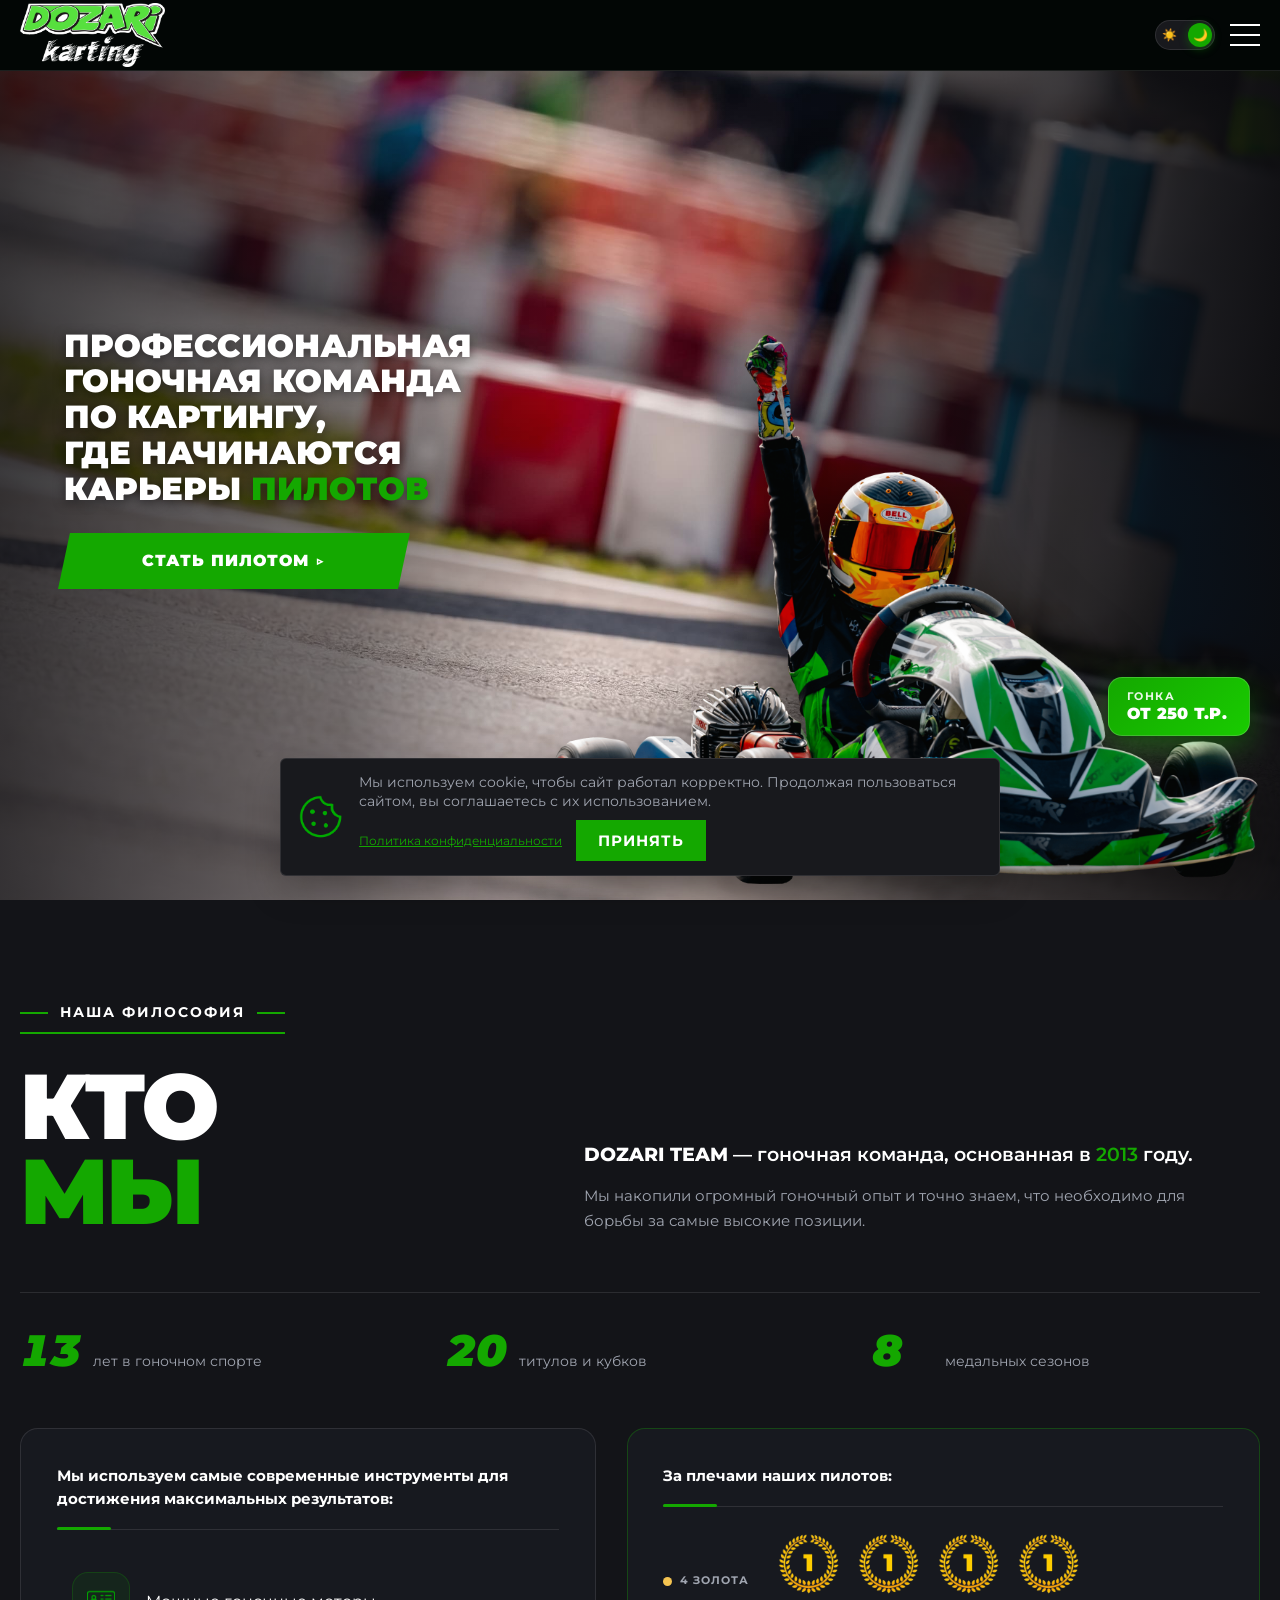
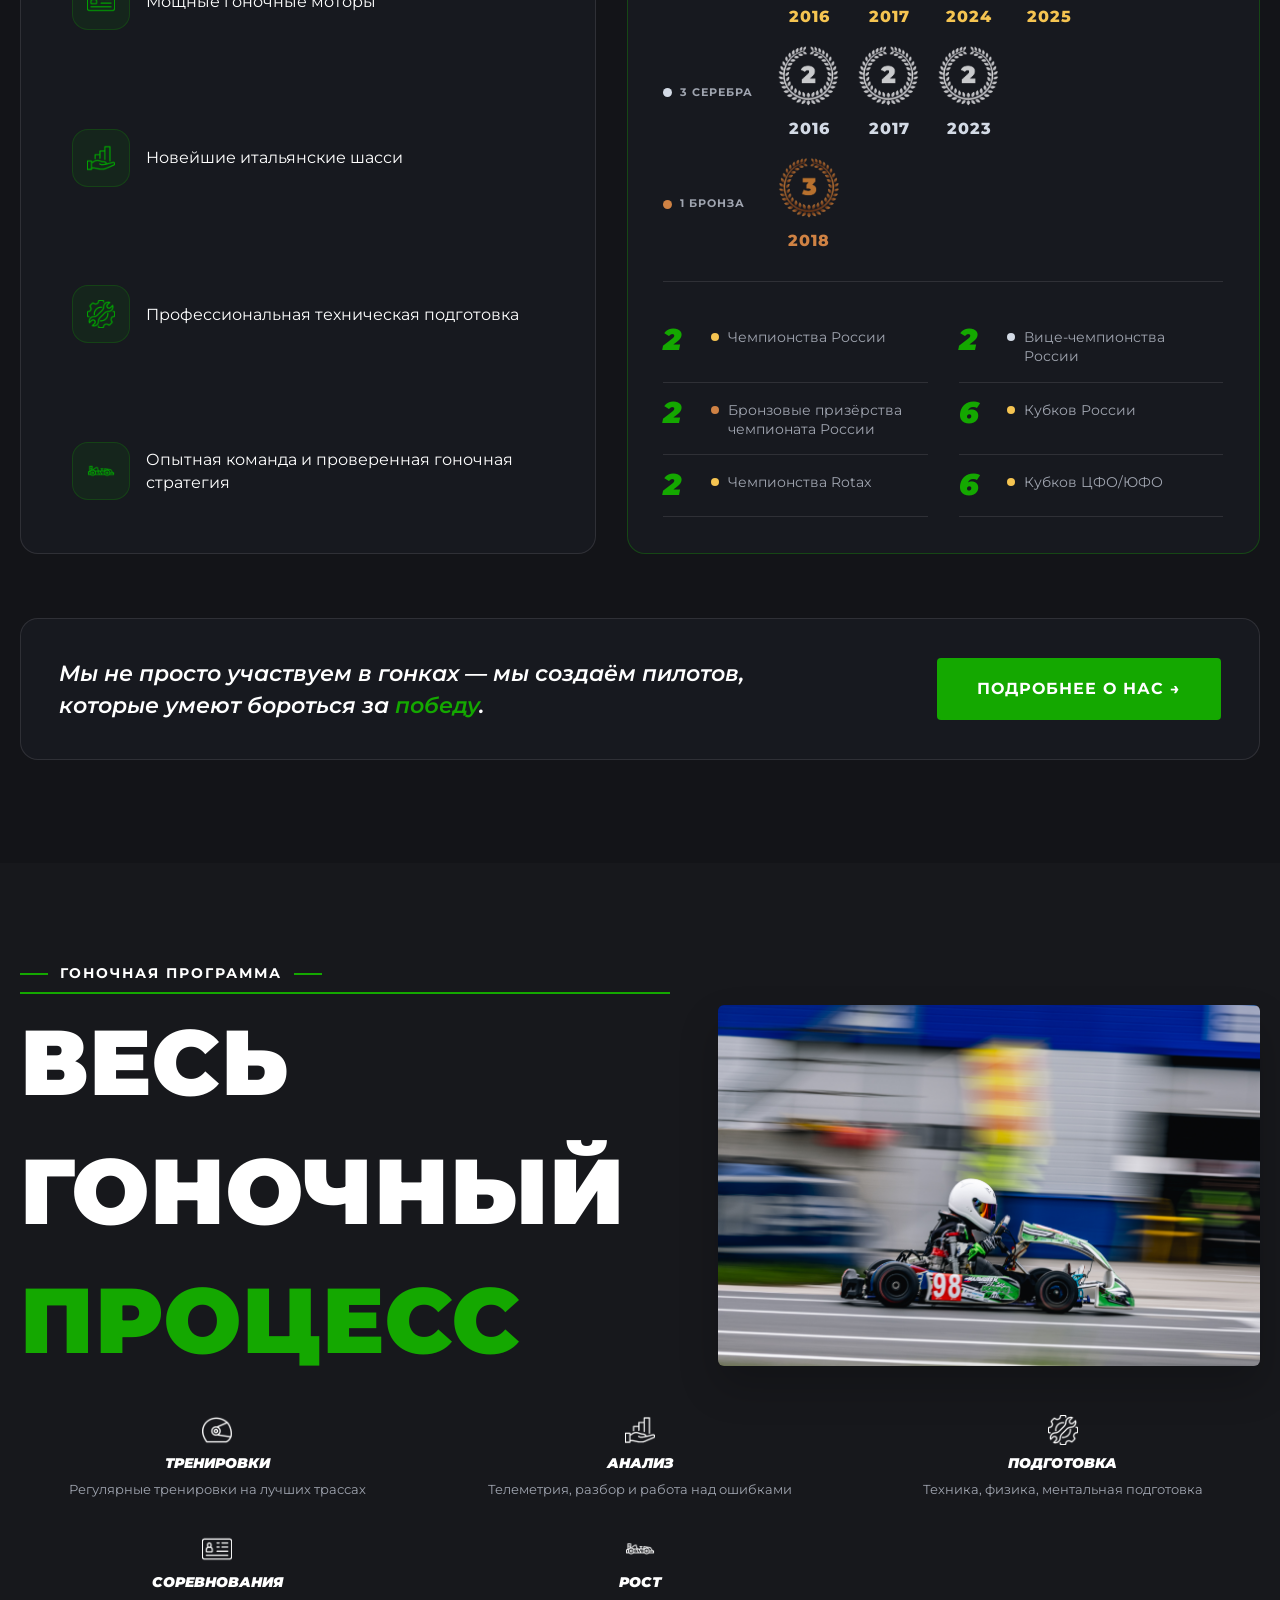
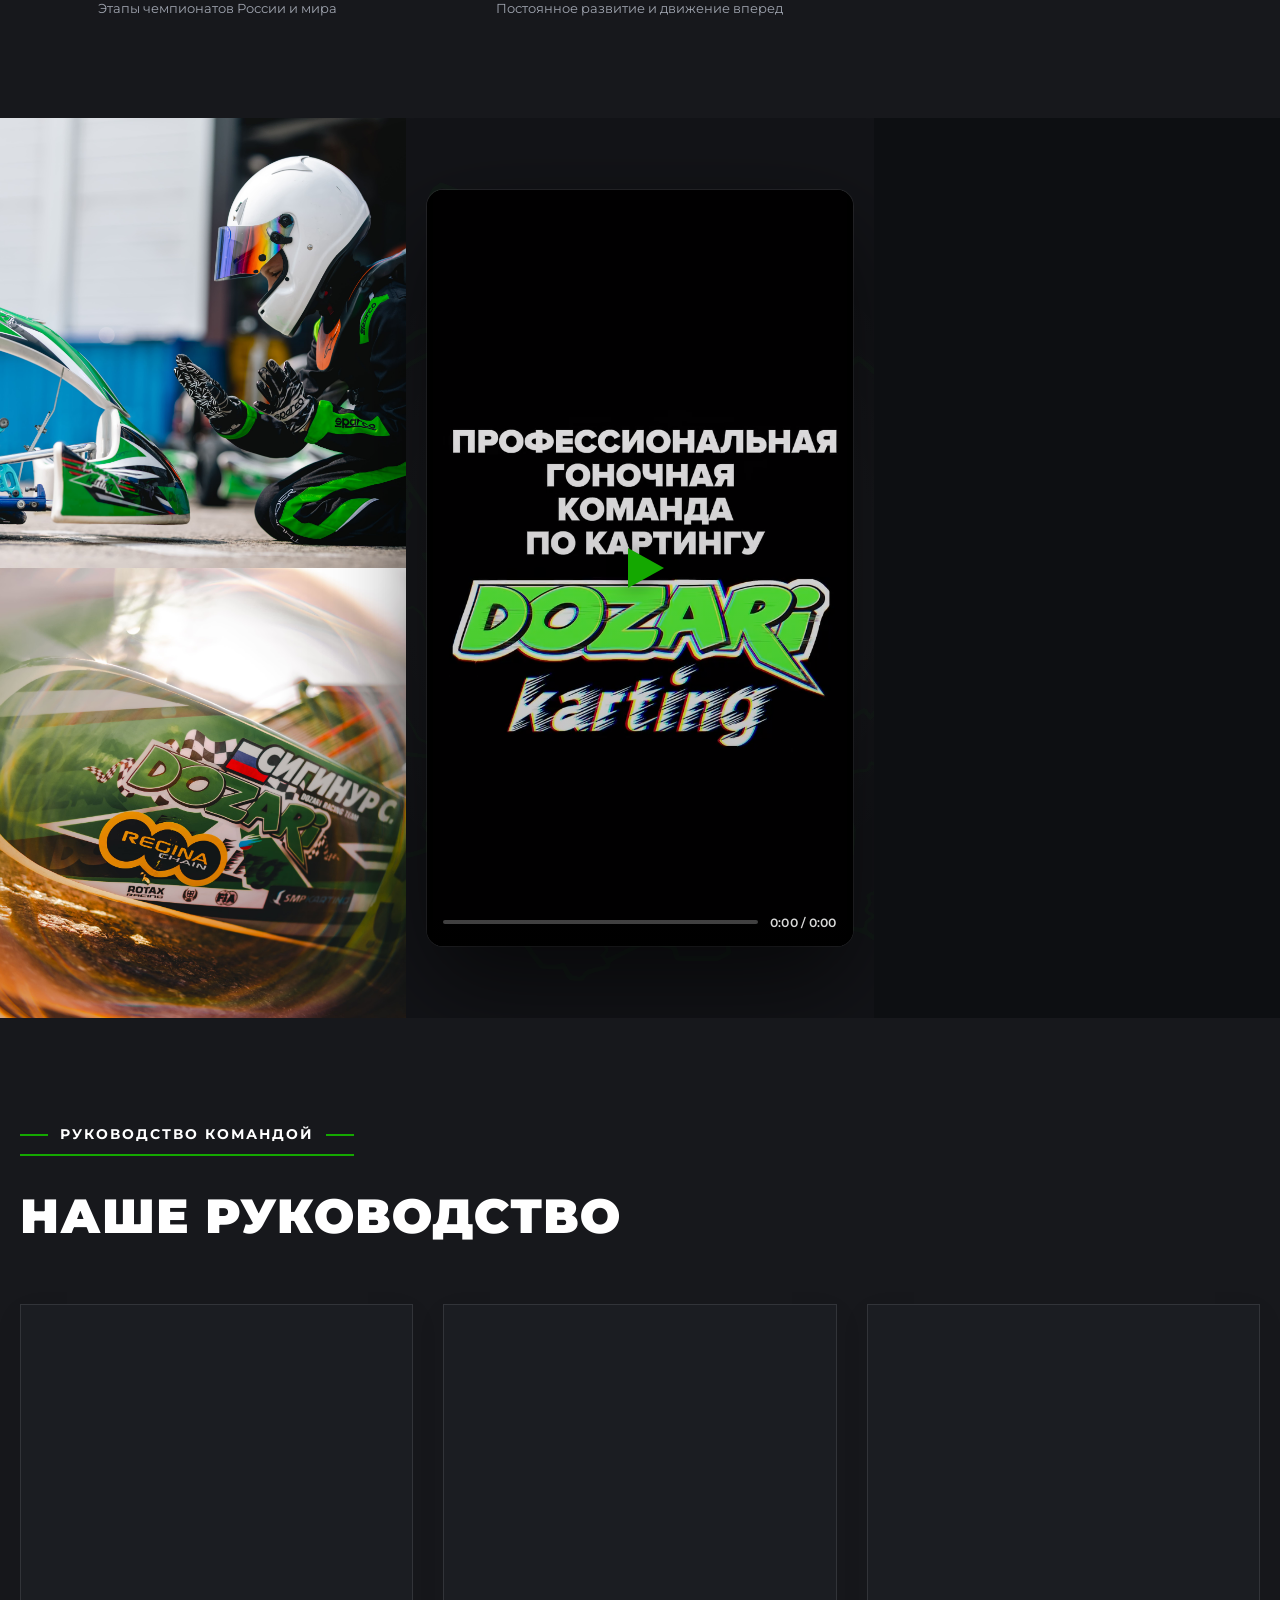
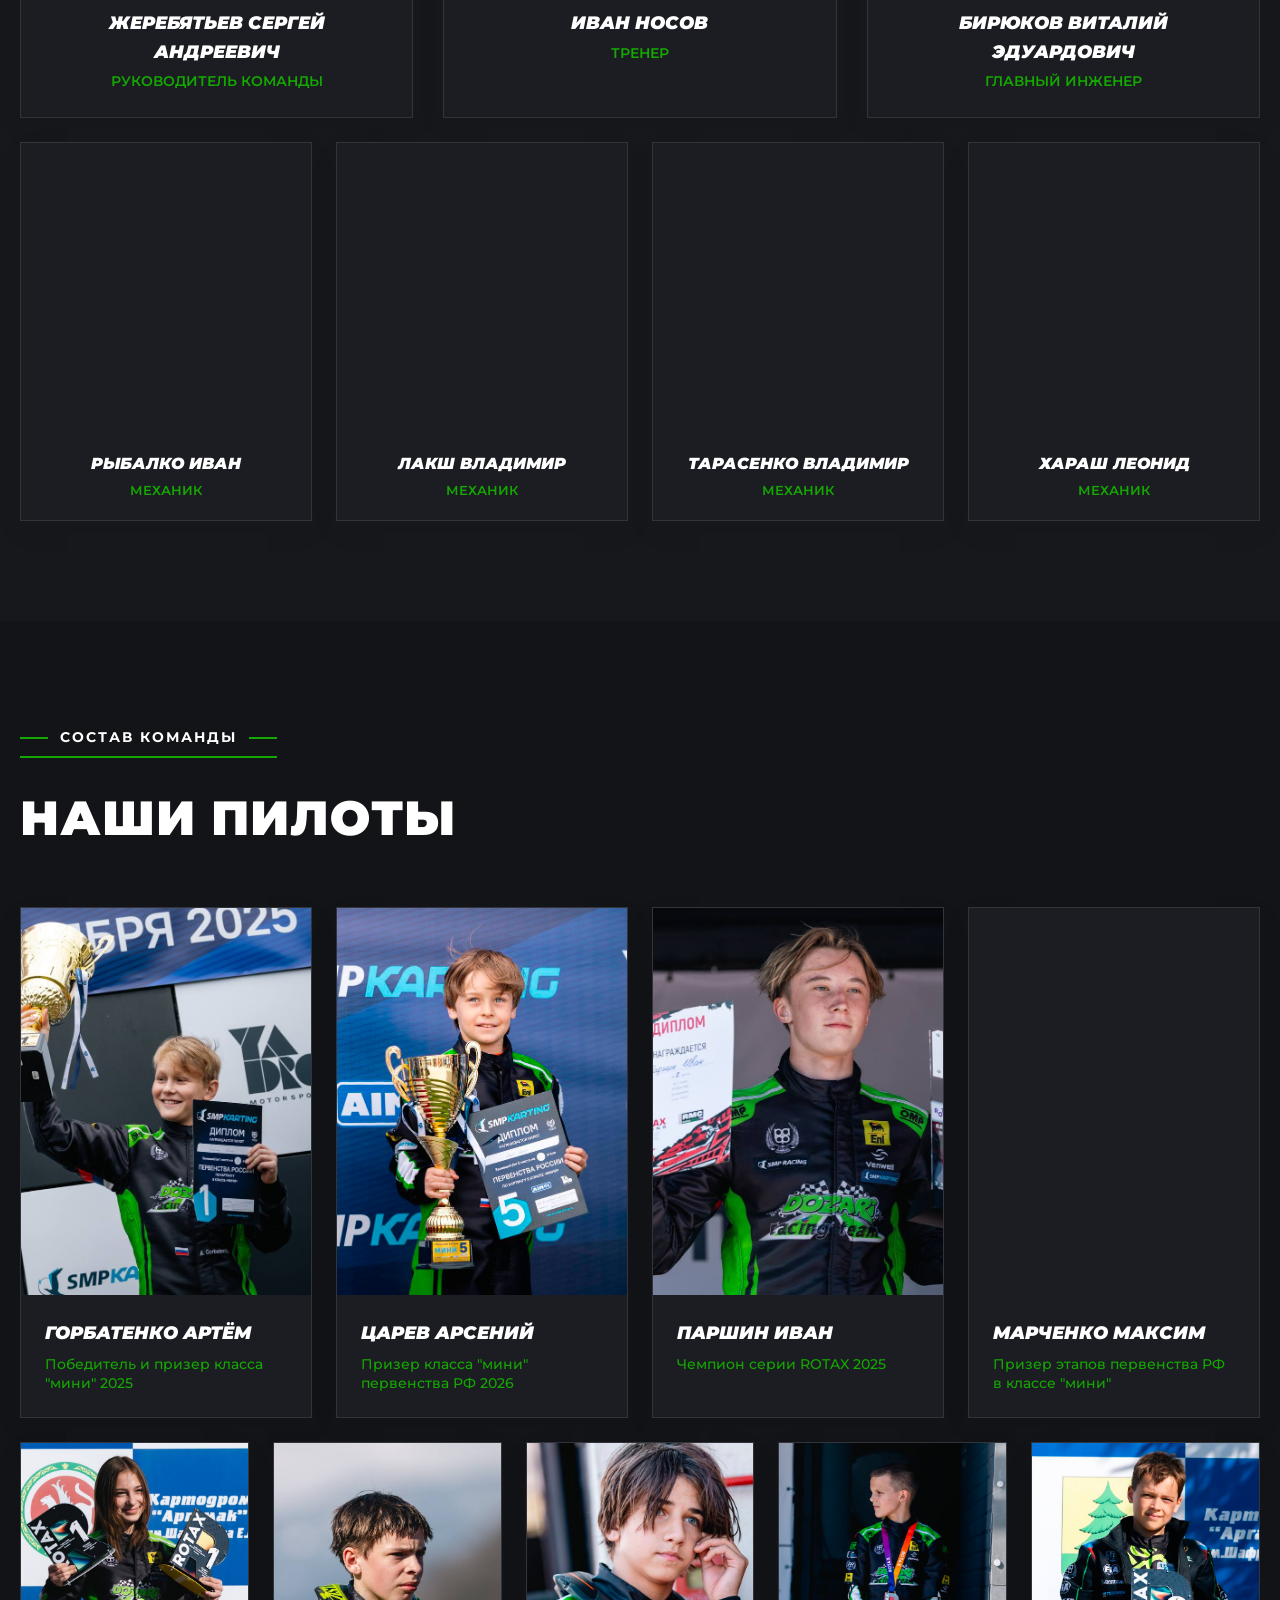
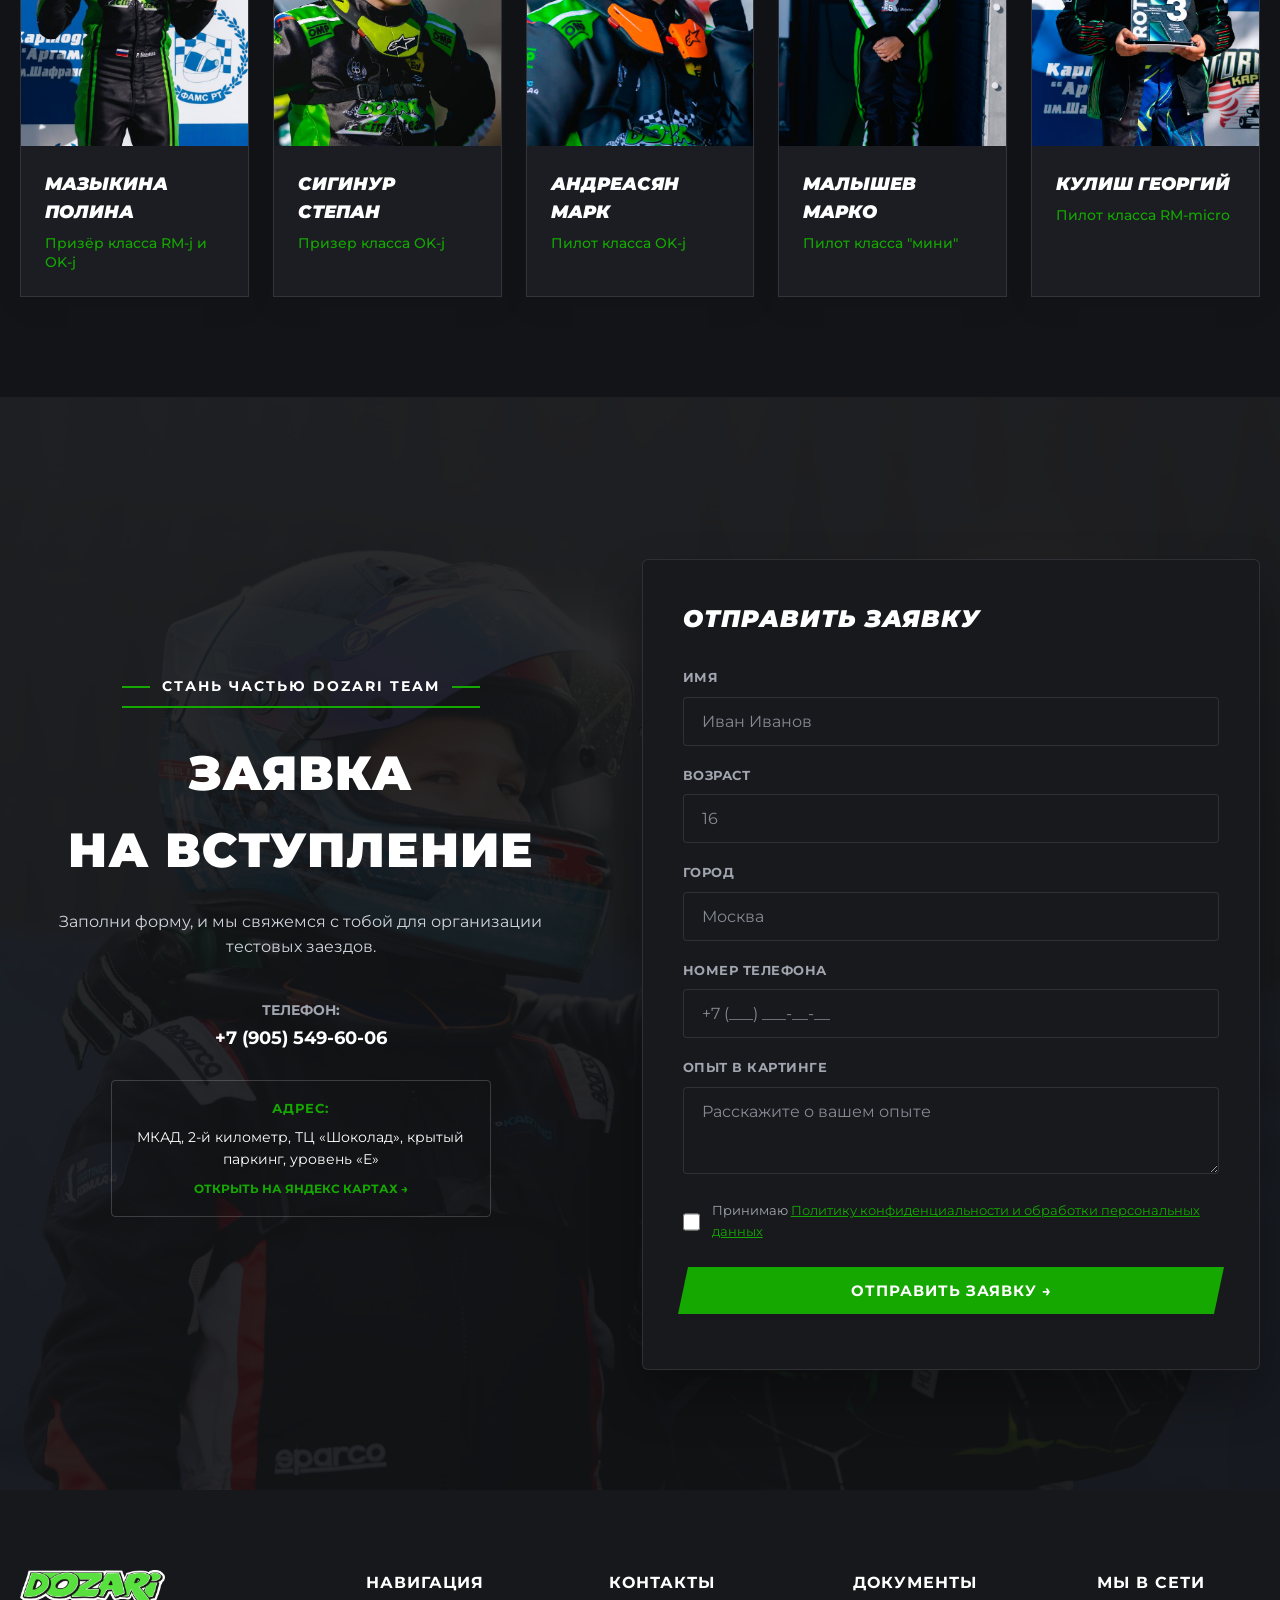
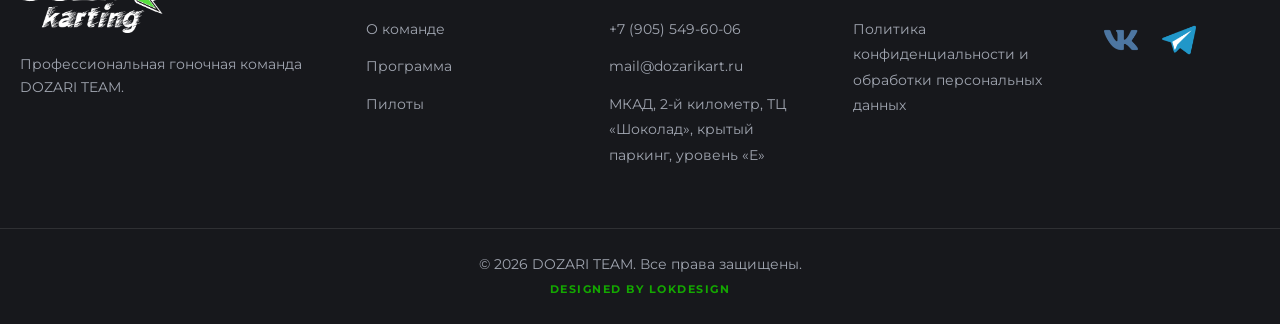
==== commit 3f8d87c8: "Add files via upload" ====
--- a/index.html
+++ b/index.html
@@ -6,7 +6,13 @@
     <title>DOZARI KARTING — Профессиональная гоночная команда</title>
     <link rel="preconnect" href="https://fonts.googleapis.com">
     <link rel="preconnect" href="https://fonts.gstatic.com" crossorigin>
-    <link href="https://fonts.googleapis.com/css2?family=Montserrat:ital,wght@0,400;0,500;0,700;0,900;1,700;1,900&display=swap" rel="stylesheet">
+    <!-- Шрифты подключаем без блокировки первой отрисовки (текст сразу виден в системном шрифте, затем подменяется) -->
+    <link rel="preload" as="style" href="https://fonts.googleapis.com/css2?family=Montserrat:ital,wght@0,400;0,500;0,700;0,900;1,700;1,900&display=swap" onload="this.onload=null;this.rel='stylesheet'">
+    <noscript><link href="https://fonts.googleapis.com/css2?family=Montserrat:ital,wght@0,400;0,500;0,700;0,900;1,700;1,900&display=swap" rel="stylesheet"></noscript>
+    <!-- Критичные для первого экрана ресурсы начинаем грузить как можно раньше -->
+    <link rel="preload" as="image" href="images/fon.jpg" fetchpriority="high">
+    <link rel="preload" as="image" href="images/pilot-cutout-full.png" fetchpriority="high">
+    <link rel="preload" as="style" href="style.css">
     <link rel="stylesheet" href="style.css">
 </head>
 <body>
@@ -15,8 +21,8 @@
     <header class="header">
         <div class="container header__container">
             <a href="#" class="logo" aria-label="DOZARI TEAM">
-                <img src="images/logo_l.png" alt="DOZARI TEAM" class="logo__image logo__image--light">
-                <img src="images/logo_b.png" alt="" aria-hidden="true" class="logo__image logo__image--dark">
+                <img src="images/logo_l.png" width="400" height="174" alt="DOZARI TEAM" class="logo__image logo__image--light">
+                <img src="images/logo_b.png" width="400" height="174" alt="" aria-hidden="true" class="logo__image logo__image--dark">
             </a>
             <nav class="nav" id="navMenu">
                 <ul class="nav__list">
@@ -73,9 +79,14 @@
             </div>
         </div>
 
-                <!-- ЦЕНТР: Пилот (PNG без фона) -->
+                <!-- ЦЕНТР: Пилот (PNG с прозрачностью, оптимизированный) -->
                 <div class="hero__center">
-                    <img src="images/pilot-cutout-full.png" alt="Пилот команды DOZARI">
+                    <img
+                        src="images/pilot-cutout-full.png"
+                        width="1600" height="1237"
+                        alt="Пилот команды DOZARI"
+                        fetchpriority="high"
+                        decoding="async">
                 </div>
 
                
@@ -141,19 +152,19 @@
                                 <span class="phil-wreaths__label"><i class="phil-dot phil-dot--gold"></i>4 золота</span>
                                 <div class="phil-wreaths__items">
                                     <div class="phil-wreath__wrapper">
-                                        <img class="phil-wreath" src="images/gold.png" alt="" aria-hidden="true">
+                                        <img class="phil-wreath" src="images/gold.png" width="160" height="160" alt="" aria-hidden="true" loading="lazy" decoding="async">
                                         <span class="phil-wreath__year">2016</span>
                                     </div>
                                     <div class="phil-wreath__wrapper">
-                                        <img class="phil-wreath" src="images/gold.png" alt="" aria-hidden="true">
+                                        <img class="phil-wreath" src="images/gold.png" width="160" height="160" alt="" aria-hidden="true" loading="lazy" decoding="async">
                                         <span class="phil-wreath__year">2017</span>
                                     </div>
                                     <div class="phil-wreath__wrapper">
-                                        <img class="phil-wreath" src="images/gold.png" alt="" aria-hidden="true">
+                                        <img class="phil-wreath" src="images/gold.png" width="160" height="160" alt="" aria-hidden="true" loading="lazy" decoding="async">
                                         <span class="phil-wreath__year">2024</span>
                                     </div>
                                     <div class="phil-wreath__wrapper">
-                                        <img class="phil-wreath" src="images/gold.png" alt="" aria-hidden="true">
+                                        <img class="phil-wreath" src="images/gold.png" width="160" height="160" alt="" aria-hidden="true" loading="lazy" decoding="async">
                                         <span class="phil-wreath__year">2025</span>
                                     </div>
                                 </div>
@@ -162,15 +173,15 @@
                                 <span class="phil-wreaths__label"><i class="phil-dot phil-dot--silver"></i>3 серебра</span>
                                 <div class="phil-wreaths__items">
                                     <div class="phil-wreath__wrapper">
-                                        <img class="phil-wreath" src="images/silver.png" alt="" aria-hidden="true">
+                                        <img class="phil-wreath" src="images/silver.png" width="160" height="160" alt="" aria-hidden="true" loading="lazy" decoding="async">
                                         <span class="phil-wreath__year">2016</span>
                                     </div>
                                     <div class="phil-wreath__wrapper">
-                                        <img class="phil-wreath" src="images/silver.png" alt="" aria-hidden="true">
+                                        <img class="phil-wreath" src="images/silver.png" width="160" height="160" alt="" aria-hidden="true" loading="lazy" decoding="async">
                                         <span class="phil-wreath__year">2017</span>
                                     </div>
                                     <div class="phil-wreath__wrapper">
-                                        <img class="phil-wreath" src="images/silver.png" alt="" aria-hidden="true">
+                                        <img class="phil-wreath" src="images/silver.png" width="160" height="160" alt="" aria-hidden="true" loading="lazy" decoding="async">
                                         <span class="phil-wreath__year">2023</span>
                                     </div>
                                 </div>
@@ -179,7 +190,7 @@
                                 <span class="phil-wreaths__label"><i class="phil-dot phil-dot--bronze"></i>1 бронза</span>
                                 <div class="phil-wreaths__items">
                                     <div class="phil-wreath__wrapper">
-                                        <img class="phil-wreath" src="images/bronze.png" alt="" aria-hidden="true">
+                                        <img class="phil-wreath" src="images/bronze.png" width="160" height="160" alt="" aria-hidden="true" loading="lazy" decoding="async">
                                         <span class="phil-wreath__year">2018</span>
                                     </div>
                                 </div>
@@ -232,7 +243,7 @@
                         <h2><span>ВЕСЬ</span><span>ГОНОЧНЫЙ</span><span class="accent-green">ПРОЦЕСС</span></h2>
                     </div>
                     <div class="program__image-banner">
-                        <img src="images/race.jpg" alt="Гонка">
+                        <img src="images/race.jpg" width="1600" height="1067" alt="Гонка" loading="lazy" decoding="async">
                     </div>
                 </div>
                 <div class="program__layout">
@@ -287,33 +298,62 @@
             </div>
         </section>
 
-        <section class="path-section">
+        <!-- Видео-галерея -->
+        <section class="video-gallery" id="video-gallery">
             <div class="container">
-                <div class="path__wrapper">
-                    <div class="path__info">
-                        <span class="section-tag section-tag--dashes"><span class="dash"></span>ПУТЬ ПИЛОТА<span class="dash"></span></span>
-                        <h2>РОССИЯ → МИР</h2>
-                        <p>Мы выступаем на главных трассах России, боремся за титул чемпиона страны и даем возможность талантливым пилотам представлять Россию на чемпионате мира.</p>
-                    </div>
-                    <div class="path__cards">
-                        <div class="path-card">
-                            <div class="path-card__icon-box">
-                                <img src="images/icon_helmet.png" alt="Чемпионат России" class="path-card__png">
-                            </div>
-                            <div>
-                                <h3>Чемпионат России</h3>
-                                <p>Победа, титул, официальный статус чемпиона России</p>
-                            </div>
-                        </div>
-                        <div class="path-card">
-                            <div class="path-card__icon-box">
-                                <img src="images/icon_driver.png" alt="Чемпионат мира" class="path-card__png">
-                            </div>
-                            <div>
-                                <h3>Чемпионат мира</h3>
-                                <p>Лучшие пилоты команды получают шанс выступить на мировой арене</p>
-                            </div>
-                        </div>
+                <div class="video-gallery__grid">
+                    <!-- Левая колонка превью -->
+                    <div class="video-gallery__thumbs video-gallery__thumbs--left">
+                        <button class="video-gallery__thumb" data-src="images/cart.jpg" data-poster="images/cart.jpg" aria-label="Превью 1">
+                            <img src="images/cart.jpg" alt="" loading="lazy" decoding="async" width="400" height="267">
+                        </button>
+                        <button class="video-gallery__thumb" data-src="images/slide1.jpg" data-poster="images/slide1.jpg" aria-label="Превью 2">
+                            <img src="images/slide1.jpg" alt="" loading="lazy" decoding="async" width="400" height="267">
+                        </button>
+                    </div>
+                    
+                    <!-- Центральное видео -->
+                    <div class="video-gallery__main">
+                        <div class="video-gallery__frame" id="videoFrame">
+                            <video 
+                                class="video-gallery__media" 
+                                id="videoPlayer"
+                                src="images/video.mp4" 
+                                poster="images/video-poster.jpg"
+                                preload="metadata"
+                                playsinline>
+                            </video>
+
+                            <div class="video-gallery__overlay" id="videoOverlay"></div>
+
+                            <button class="video-gallery__play-btn" id="videoPlayBtn" aria-label="Воспроизвести видео" aria-pressed="false">
+                                <svg class="video-gallery__play-icon" width="80" height="80" viewBox="0 0 80 80" fill="none" xmlns="http://www.w3.org/2000/svg">
+                                    <polygon points="28,20 28,60 64,40" fill="var(--accent)"/>
+                                </svg>
+                                <svg class="video-gallery__pause-icon" width="80" height="80" viewBox="0 0 80 80" fill="none" xmlns="http://www.w3.org/2000/svg">
+                                    <rect x="27" y="20" width="10" height="40" fill="var(--accent)" rx="2"/>
+                                    <rect x="43" y="20" width="10" height="40" fill="var(--accent)" rx="2"/>
+                                </svg>
+                            </button>
+
+                            <div class="video-gallery__controls">
+                                <div class="video-gallery__progress" id="videoProgress" role="slider" tabindex="0"
+                                     aria-label="Прогресс видео" aria-valuemin="0" aria-valuemax="100" aria-valuenow="0">
+                                    <div class="video-gallery__progress-fill" id="videoProgressFill"></div>
+                                </div>
+                                <span class="video-gallery__time" id="videoTime">0:00 / 0:00</span>
+                            </div>
+                        </div>
+                    </div>
+                    
+                    <!-- Правая колонка превью -->
+                    <div class="video-gallery__thumbs video-gallery__thumbs--right">
+                        <button class="video-gallery__thumb" data-src="images/slide2.jpg" data-poster="images/slide2.jpg" aria-label="Превью 3">
+                            <img src="images/slide2.jpg" alt="" loading="lazy" decoding="async" width="400" height="267">
+                        </button>
+                        <button class="video-gallery__thumb" data-src="images/slide3.jpg" data-poster="images/slide3.jpg" aria-label="Превью 4">
+                            <img src="images/slide3.jpg" alt="" loading="lazy" decoding="async" width="400" height="267">
+                        </button>
                     </div>
                 </div>
             </div>
@@ -329,7 +369,7 @@
                 <div class="management__grid">
                     <div class="management-card">
                         <div class="management-card__img">
-                            <img src="images/sergey_andreevich.jpg" alt="Владелец" loading="lazy">
+                            <img src="images/sergey_andreevich.jpg" width="800" height="533" alt="Владелец" loading="lazy" decoding="async">
                         </div>
                         <div class="management-card__content">
                             <h3>ЖЕРЕБЯТЬЕВ СЕРГЕЙ АНДРЕЕВИЧ</h3>
@@ -338,7 +378,7 @@
                     </div>
                     <div class="management-card">
                         <div class="management-card__img">
-                            <img src="images/ivan_nosov.jpg" alt="Тренер" loading="lazy">
+                            <img src="images/ivan_nosov.jpg" width="800" height="534" alt="Тренер" loading="lazy" decoding="async">
                         </div>
                         <div class="management-card__content">
                             <h3>ИВАН НОСОВ</h3>
@@ -347,11 +387,51 @@
                     </div>
                     <div class="management-card">
                         <div class="management-card__img">
-                            <img src="images/vitaly_eduarovich.jpg" alt="Главный тренер" loading="lazy">
+                            <img src="images/vitaly_eduarovich.jpg" width="800" height="533" alt="Главный тренер" loading="lazy" decoding="async">
                         </div>
                         <div class="management-card__content">
-                            <h3>БИРЮКОВ ВИТАЛИЙ</h3>
+                            <h3>БИРЮКОВ ВИТАЛИЙ ЭДУАРДОВИЧ</h3>
                             <p class="management-card__role">Главный инженер</p>
+                        </div>
+                    </div>
+                </div>
+
+                <!-- Механики: 4 карточки под руководством -->
+                <div class="management__grid management__grid--mechanics">
+                    <div class="management-card management-card--mechanic">
+                        <div class="management-card__img">
+                            <img src="images/ribalko_ivan.jpg" width="900" height="600" alt="Механик" loading="lazy" decoding="async">
+                        </div>
+                        <div class="management-card__content">
+                            <h3>РЫБАЛКО ИВАН</h3>
+                            <p class="management-card__role">Механик</p>
+                        </div>
+                    </div>
+                    <div class="management-card management-card--mechanic">
+                        <div class="management-card__img">
+                            <img src="images/laksh_vladimir.jpg" width="900" height="600" alt="Механик" loading="lazy" decoding="async">
+                        </div>
+                        <div class="management-card__content">
+                            <h3>ЛАКШ ВЛАДИМИР</h3>
+                            <p class="management-card__role">Механик</p>
+                        </div>
+                    </div>
+                    <div class="management-card management-card--mechanic">
+                        <div class="management-card__img">
+                            <img src="images/tarasenko_vladimir.jpg" width="900" height="600" alt="Механик" loading="lazy" decoding="async">
+                        </div>
+                        <div class="management-card__content">
+                            <h3>ТАРАСЕНКО ВЛАДИМИР</h3>
+                            <p class="management-card__role">Механик</p>
+                        </div>
+                    </div>
+                    <div class="management-card management-card--mechanic">
+                        <div class="management-card__img">
+                            <img src="images/harash_leonid.jpg" width="853" height="1280" alt="Механик" loading="lazy" decoding="async">
+                        </div>
+                        <div class="management-card__content">
+                            <h3>ХАРАШ ЛЕОНИД</h3>
+                            <p class="management-card__role">Механик</p>
                         </div>
                     </div>
                 </div>
@@ -368,7 +448,7 @@
                 <div class="athletes__grid">
                     <div class="athlete-card">
                         <div class="athlete-card__img">
-                            <img src="images/artgor.jpg" alt="Пилот" loading="lazy">
+                            <img src="images/artgor.jpg" width="900" height="600" alt="Пилот" loading="lazy" decoding="async">
                         </div>
                         <div class="athlete-card__content">
                             <h3>ГОРБАТЕНКО АРТЁМ</h3>
@@ -377,7 +457,7 @@
                     </div>
                     <div class="athlete-card">
                         <div class="athlete-card__img">
-                            <img src="images/arscar.jpg" alt="Пилот" loading="lazy">
+                            <img src="images/arscar.jpg" width="853" height="853" alt="Пилот" loading="lazy" decoding="async">
                         </div>
                         <div class="athlete-card__content">
                             <h3>ЦАРЕВ АРСЕНИЙ</h3>
@@ -386,7 +466,7 @@
                     </div>
                     <div class="athlete-card">
                         <div class="athlete-card__img">
-                            <img src="images/ivapar.jpg" alt="Пилот" loading="lazy">
+                            <img src="images/ivapar.jpg" width="900" height="600" alt="Пилот" loading="lazy" decoding="async">
                         </div>
                         <div class="athlete-card__content">
                             <h3>ПАРШИН ИВАН</h3>
@@ -395,7 +475,7 @@
                     </div>
                     <div class="athlete-card">
                         <div class="athlete-card__img">
-                            <img src="images/makmar.jpg" alt="Пилот" loading="lazy">
+                            <img src="images/makmar.jpg" width="900" height="599" alt="Пилот" loading="lazy" decoding="async">
                         </div>
                         <div class="athlete-card__content">
                             <h3>МАРЧЕНКО МАКСИМ</h3>
@@ -404,7 +484,7 @@
                     </div>
                     <div class="athlete-card">
                         <div class="athlete-card__img">
-                            <img src="images/mazpol.jpg" alt="Пилот" loading="lazy">
+                            <img src="images/mazpol.jpg" width="900" height="600" alt="Пилот" loading="lazy" decoding="async">
                         </div>
                         <div class="athlete-card__content">
                             <h3>МАЗЫКИНА ПОЛИНА</h3>
@@ -413,7 +493,7 @@
                     </div>
                     <div class="athlete-card">
                         <div class="athlete-card__img">
-                            <img src="images/stesig.jpg" alt="Пилот" loading="lazy">
+                            <img src="images/stesig.jpg" width="900" height="600" alt="Пилот" loading="lazy" decoding="async">
                         </div>
                         <div class="athlete-card__content">
                             <h3>СИГИНУР СТЕПАН</h3>
@@ -422,7 +502,7 @@
                     </div>
                     <div class="athlete-card">
                         <div class="athlete-card__img">
-                            <img src="images/marand.jpg" alt="Пилот" loading="lazy">
+                            <img src="images/marand.jpg" width="594" height="781" alt="Пилот" loading="lazy" decoding="async">
                         </div>
                         <div class="athlete-card__content">
                             <h3>АНДРЕАСЯН МАРК</h3>
@@ -431,7 +511,7 @@
                     </div>
                     <div class="athlete-card">
                         <div class="athlete-card__img">
-                            <img src="images/malmar.jpg" alt="Пилот" loading="lazy">
+                            <img src="images/malmar.jpg" width="853" height="853" alt="Пилот" loading="lazy" decoding="async">
                         </div>
                         <div class="athlete-card__content">
                             <h3>МАЛЫШЕВ МАРКО</h3>
@@ -440,7 +520,7 @@
                     </div>
                     <div class="athlete-card">
                         <div class="athlete-card__img">
-                            <img src="images/kulgeo.jpg" alt="Пилот" loading="lazy">
+                            <img src="images/kulgeo.jpg" width="853" height="853" alt="Пилот" loading="lazy" decoding="async">
                         </div>
                         <div class="athlete-card__content">
                             <h3>КУЛИШ ГЕОРГИЙ</h3>
@@ -517,8 +597,8 @@
         <div class="container footer__container">
             <div class="footer__col">
                 <a href="#" class="logo" aria-label="DOZARI TEAM">
-                    <img src="images/logo_l.png" alt="DOZARI TEAM" class="logo__image logo__image--light">
-                    <img src="images/logo_b.png" alt="" aria-hidden="true" class="logo__image logo__image--dark">
+                    <img src="images/logo_l.png" width="400" height="174" alt="DOZARI TEAM" class="logo__image logo__image--light">
+                    <img src="images/logo_b.png" width="400" height="174" alt="" aria-hidden="true" class="logo__image logo__image--dark">
                 </a>
                 <p class="footer__desc">Профессиональная гоночная команда DOZARI TEAM.</p>
             </div>
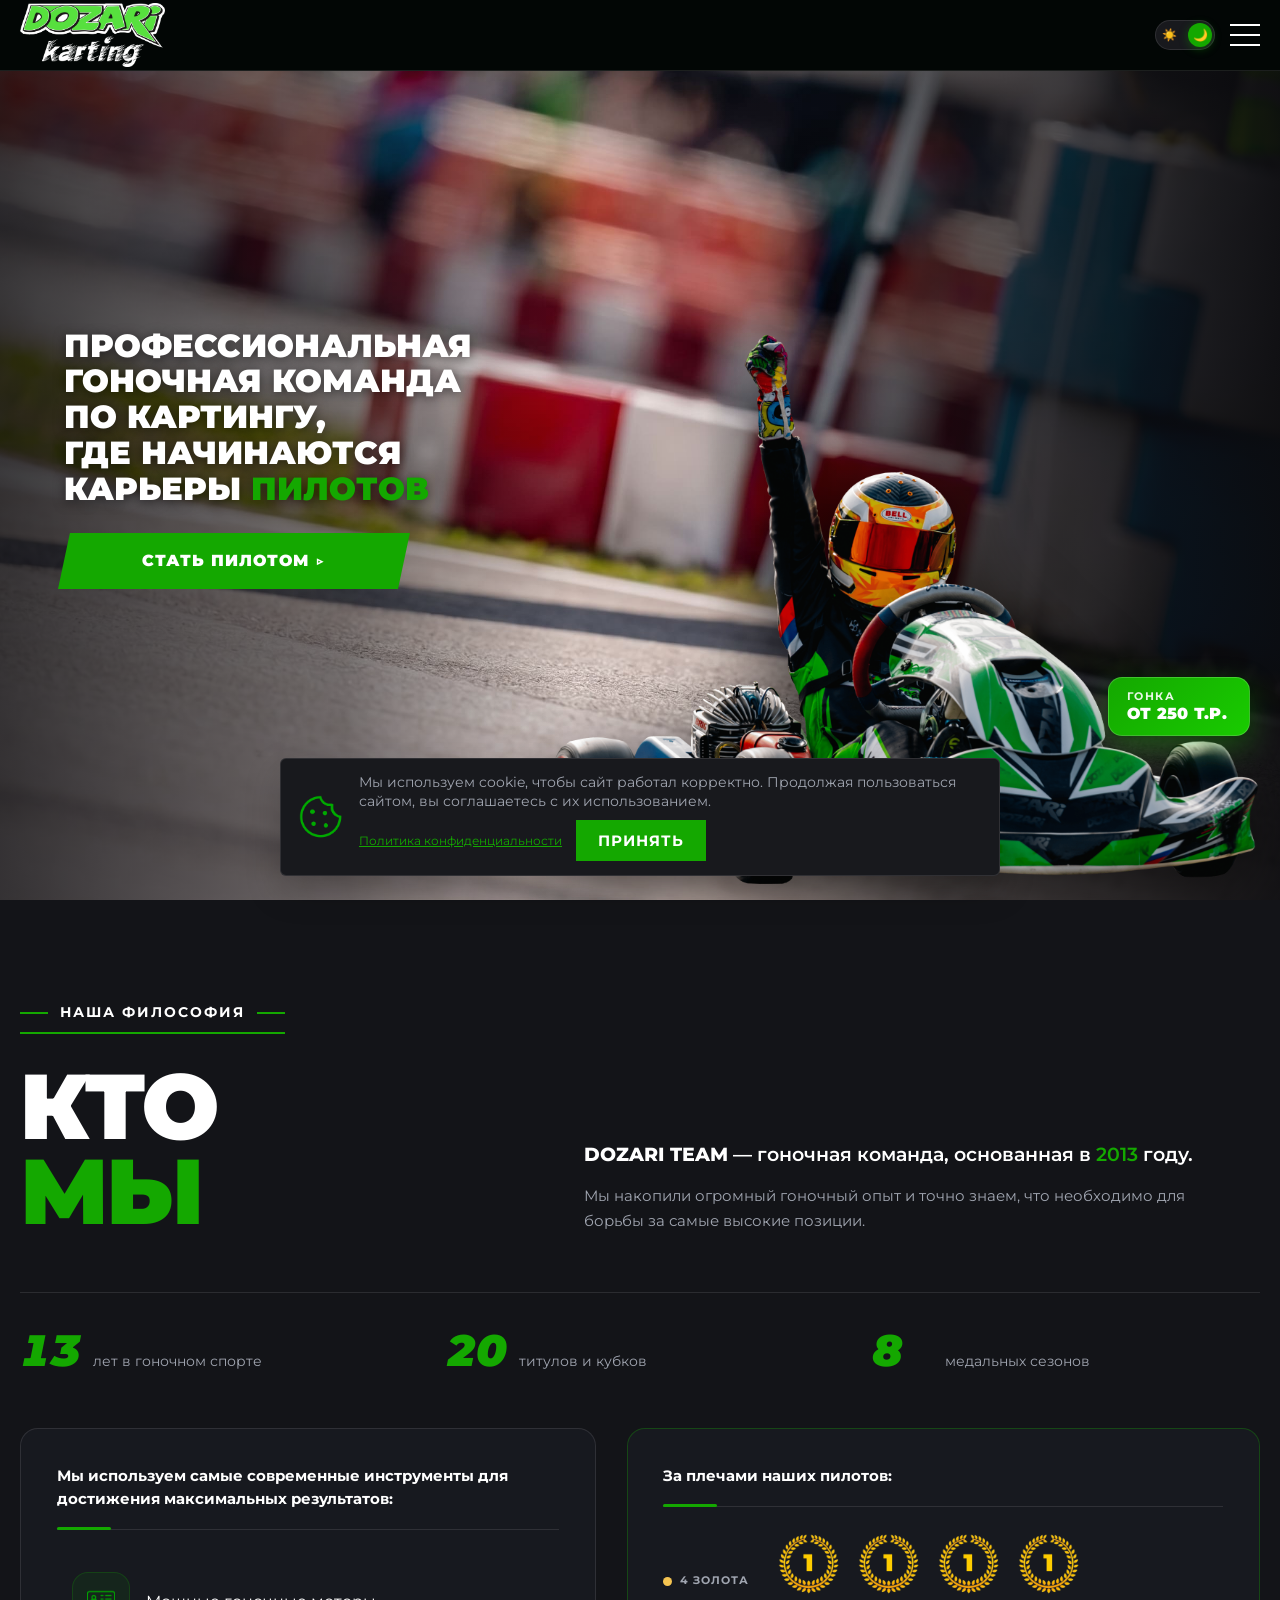
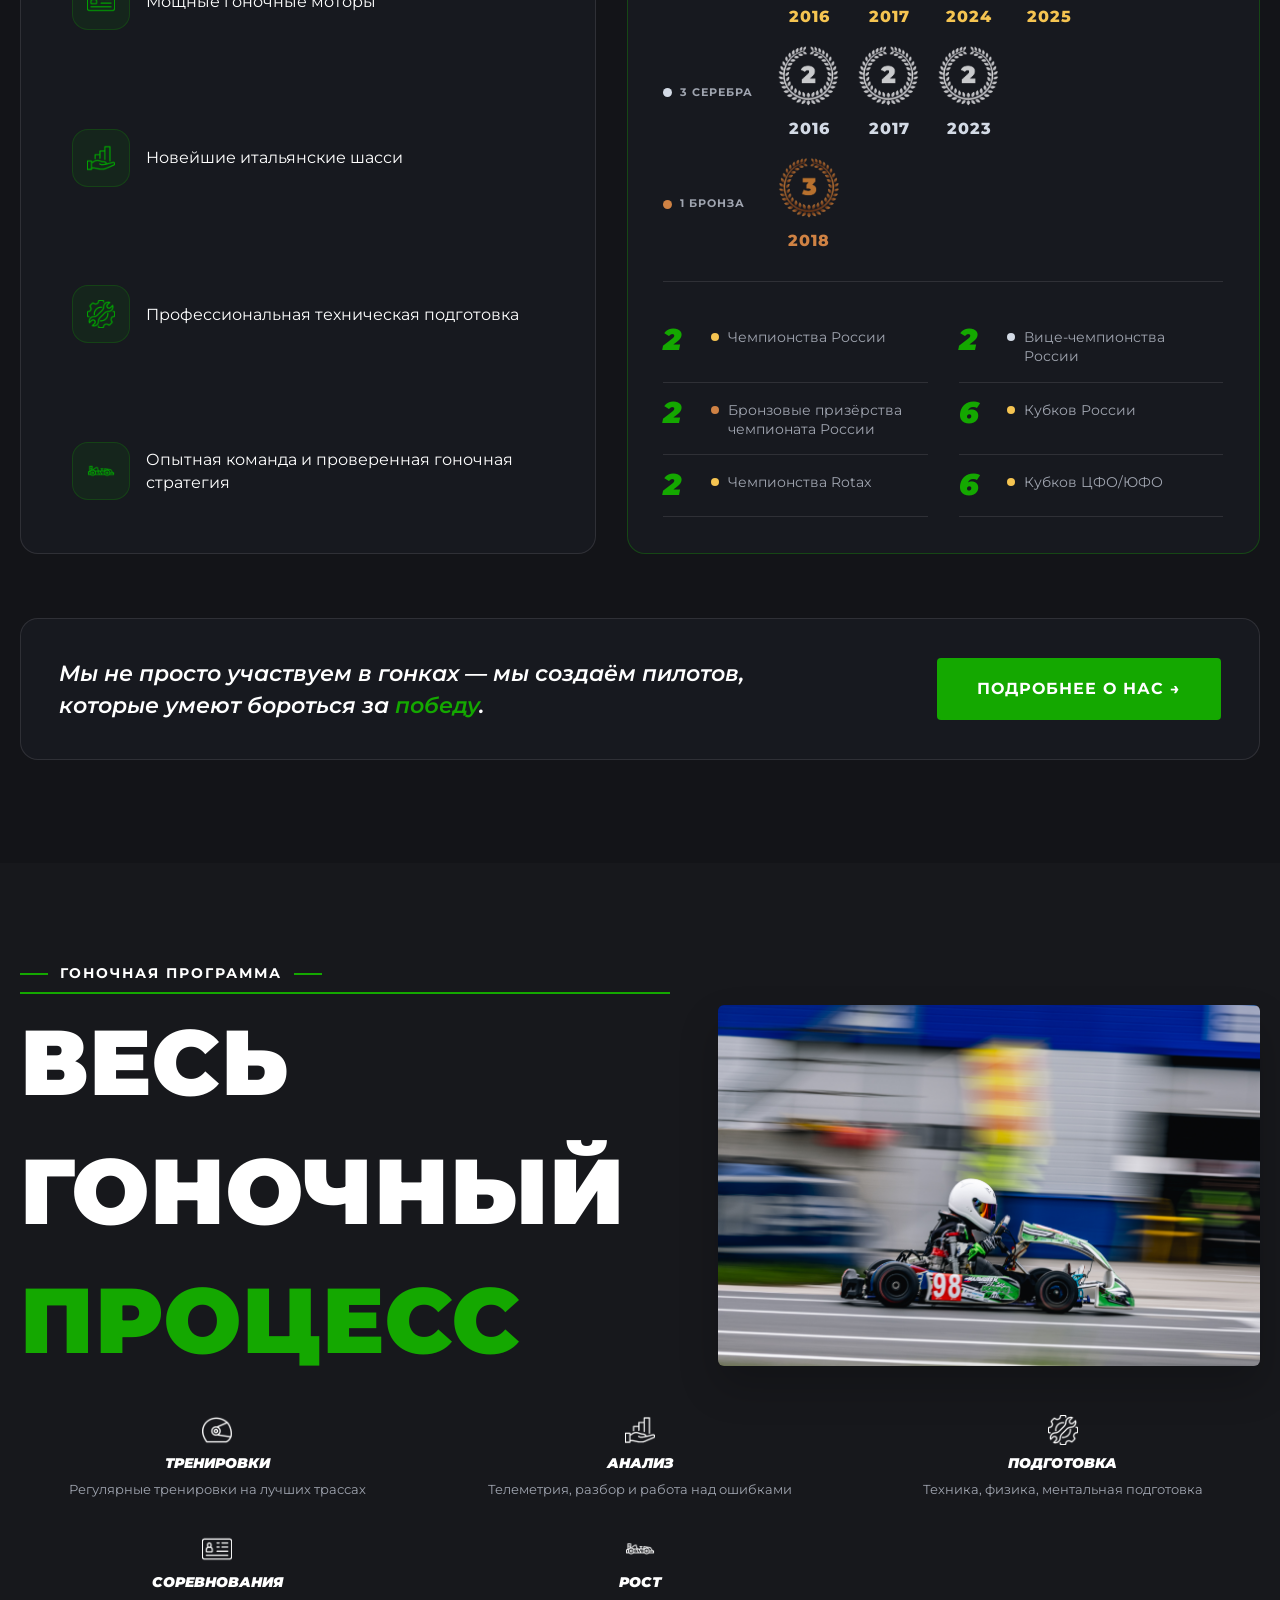
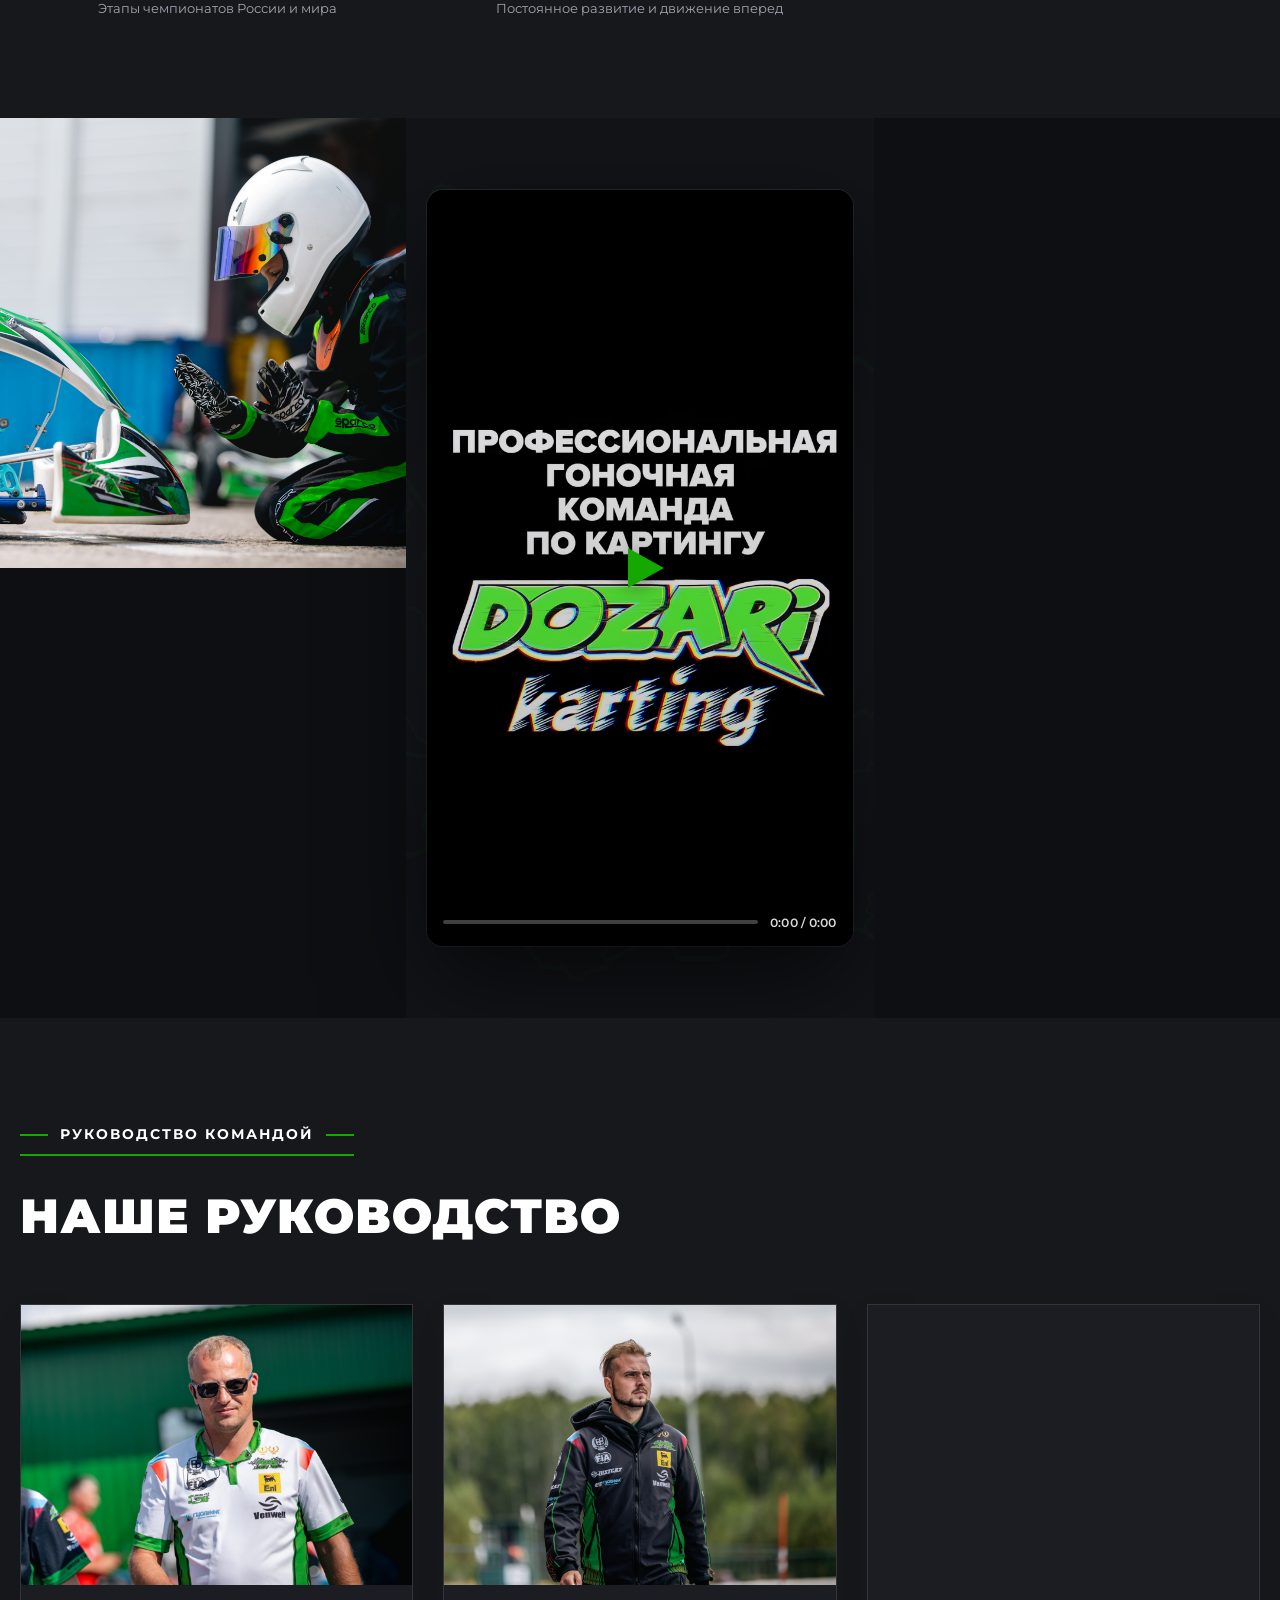
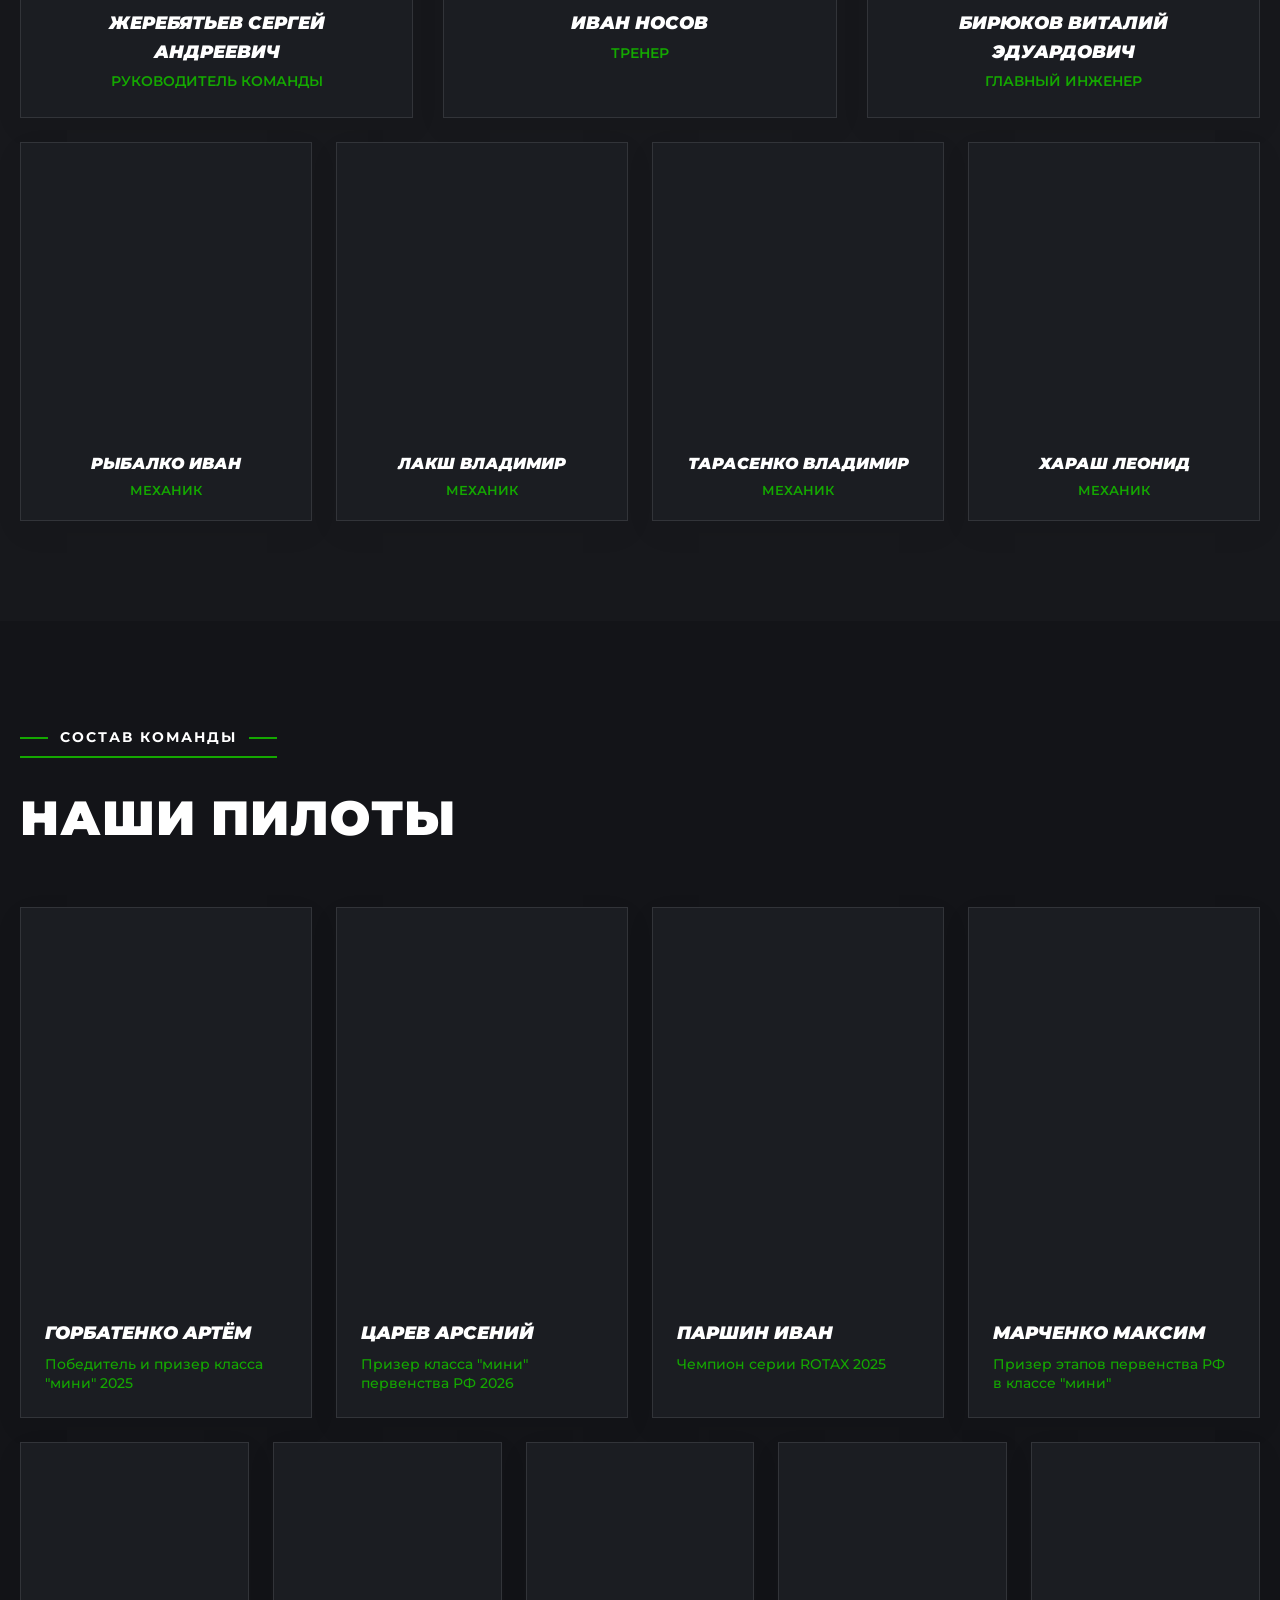
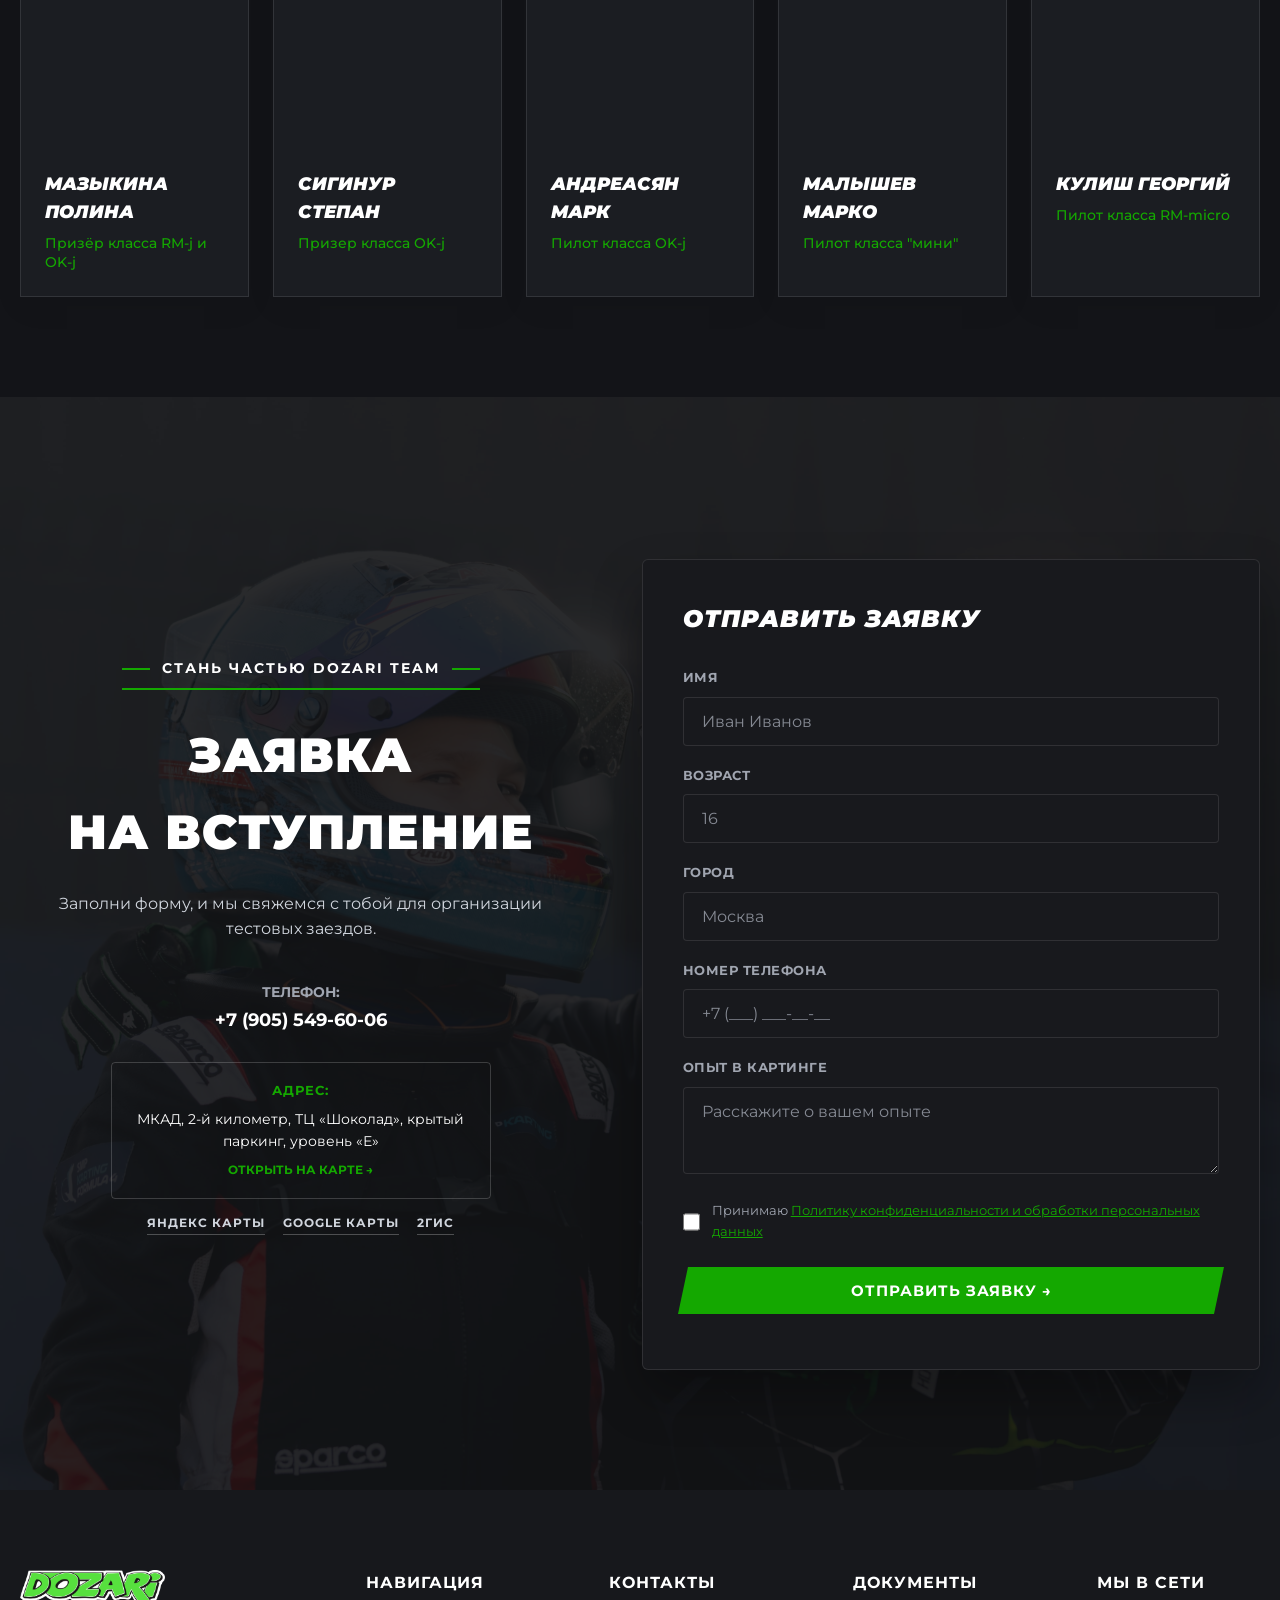
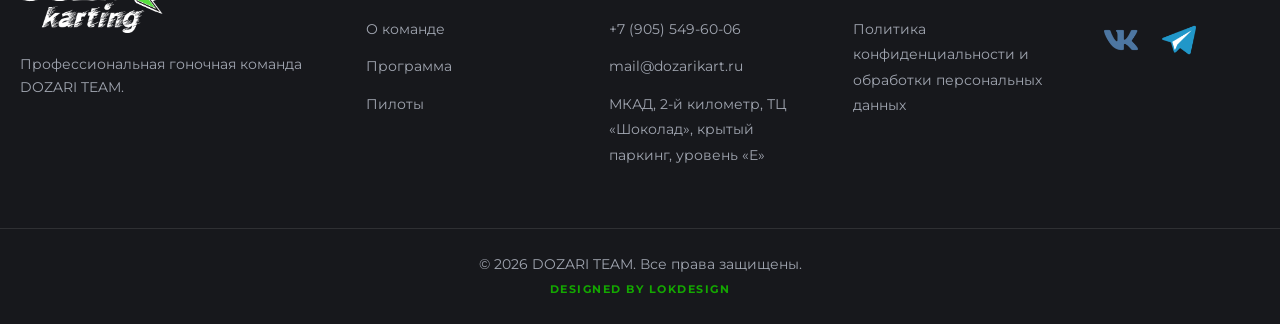
==== commit 793e3c8b: "Add files via upload" ====
--- a/index.html
+++ b/index.html
@@ -549,11 +549,16 @@
                                 </div>
                             </li>
                         </ul>
-                        <a class="contacts__address" href="https://yandex.ru/maps/-/CCUj5OsmTC" target="_blank" rel="noopener noreferrer">
+                        <a class="contacts__address" href="https://yandex.ru/maps/org/dozari_karting/188514243502/" data-app-link="yandexmaps://maps.yandex.com/?oid=188514243502" target="_blank" rel="noopener noreferrer" title="Открыть картинг-клуб Dozari kart на Яндекс Картах">
                             <strong>АДРЕС:</strong>
                             <span>МКАД, 2-й километр, ТЦ «Шоколад», крытый паркинг, уровень «Е»</span>
-                            <small>Открыть на Яндекс Картах →</small>
+                            <small>Открыть на карте →</small>
                         </a>
+                        <div class="contacts__map-links">
+                            <a href="https://yandex.ru/maps/org/dozari_karting/188514243502/" data-app-link="yandexmaps://maps.yandex.com/?oid=188514243502" target="_blank" rel="noopener noreferrer" aria-label="Открыть картинг-клуб Dozari kart на Яндекс Картах">Яндекс Карты</a>
+                            <a href="https://www.google.com/maps/search/?api=1&amp;query=Dozari%20kart%2C%20%D0%9C%D0%9A%D0%90%D0%94%202-%D0%B9%20%D0%BA%D0%B8%D0%BB%D0%BE%D0%BC%D0%B5%D1%82%D1%80%2C%201%2C%20%D0%A0%D0%B5%D1%83%D1%82%D0%BE%D0%B2" data-app-link-ios="comgooglemaps://?q=Dozari%20kart&amp;center=55.765469,37.844869&amp;zoom=16" target="_blank" rel="noopener noreferrer" aria-label="Открыть картинг-клуб Dozari kart в Google Картах">Google Карты</a>
+                            <a href="https://2gis.ru/reutov/firm/70000001044944060" data-app-link="dgis://2gis.ru/firm/70000001044944060" target="_blank" rel="noopener noreferrer" aria-label="Открыть картинг-клуб Dozari kart в 2ГИС">2ГИС</a>
+                        </div>
                     </div>
 
                     <div class="contacts__form-container">
@@ -615,7 +620,7 @@
                 <ul>
                     <li><a href="tel:+79055496006">+7 (905) 549-60-06</a></li>
                     <li><a href="mailto:mail@dozarikart.ru">mail@dozarikart.ru</a></li>
-                    <li><a href="https://yandex.ru/maps/-/CCUj5OsmTC" target="_blank" rel="noopener noreferrer">МКАД, 2-й километр, ТЦ «Шоколад», крытый паркинг, уровень «Е»</a></li>
+                    <li><a href="https://yandex.ru/maps/org/dozari_karting/188514243502/" data-app-link="yandexmaps://maps.yandex.com/?oid=188514243502" target="_blank" rel="noopener noreferrer" title="Открыть картинг-клуб Dozari kart на Яндекс Картах">МКАД, 2-й километр, ТЦ «Шоколад», крытый паркинг, уровень «Е»</a></li>
                 </ul>
             </div>
             <div class="footer__col">
--- a/style.css
+++ b/style.css
@@ -2644,6 +2644,11 @@
     border-radius: 4px;
     color: #ffffff;
     text-align: center;
+    transition: border-color 0.25s ease;
+}
+
+.contacts__address:hover {
+    border-color: var(--accent);
 }
 
 .contacts__address strong {
@@ -2662,6 +2667,31 @@
     font-size: 0.75rem;
     font-weight: 700;
     text-transform: uppercase;
+}
+
+.contacts__map-links {
+    display: flex;
+    flex-wrap: wrap;
+    justify-content: center;
+    align-items: center;
+    gap: 8px 18px;
+    margin-top: 14px;
+    font-size: 0.75rem;
+    font-weight: 700;
+    letter-spacing: 1px;
+    text-transform: uppercase;
+}
+
+.contacts__map-links a {
+    color: #d0d5dd;
+    border-bottom: 1px solid rgba(255, 255, 255, 0.25);
+    padding-bottom: 2px;
+    transition: color 0.25s ease, border-color 0.25s ease;
+}
+
+.contacts__map-links a:hover {
+    color: var(--accent);
+    border-color: var(--accent);
 }
 
 .footer__social-link svg {
--- a/style.css
+++ b/style.css
@@ -2644,6 +2644,11 @@
     border-radius: 4px;
     color: #ffffff;
     text-align: center;
+    transition: border-color 0.25s ease;
+}
+
+.contacts__address:hover {
+    border-color: var(--accent);
 }
 
 .contacts__address strong {
@@ -2662,6 +2667,31 @@
     font-size: 0.75rem;
     font-weight: 700;
     text-transform: uppercase;
+}
+
+.contacts__map-links {
+    display: flex;
+    flex-wrap: wrap;
+    justify-content: center;
+    align-items: center;
+    gap: 8px 18px;
+    margin-top: 14px;
+    font-size: 0.75rem;
+    font-weight: 700;
+    letter-spacing: 1px;
+    text-transform: uppercase;
+}
+
+.contacts__map-links a {
+    color: #d0d5dd;
+    border-bottom: 1px solid rgba(255, 255, 255, 0.25);
+    padding-bottom: 2px;
+    transition: color 0.25s ease, border-color 0.25s ease;
+}
+
+.contacts__map-links a:hover {
+    color: var(--accent);
+    border-color: var(--accent);
 }
 
 .footer__social-link svg {
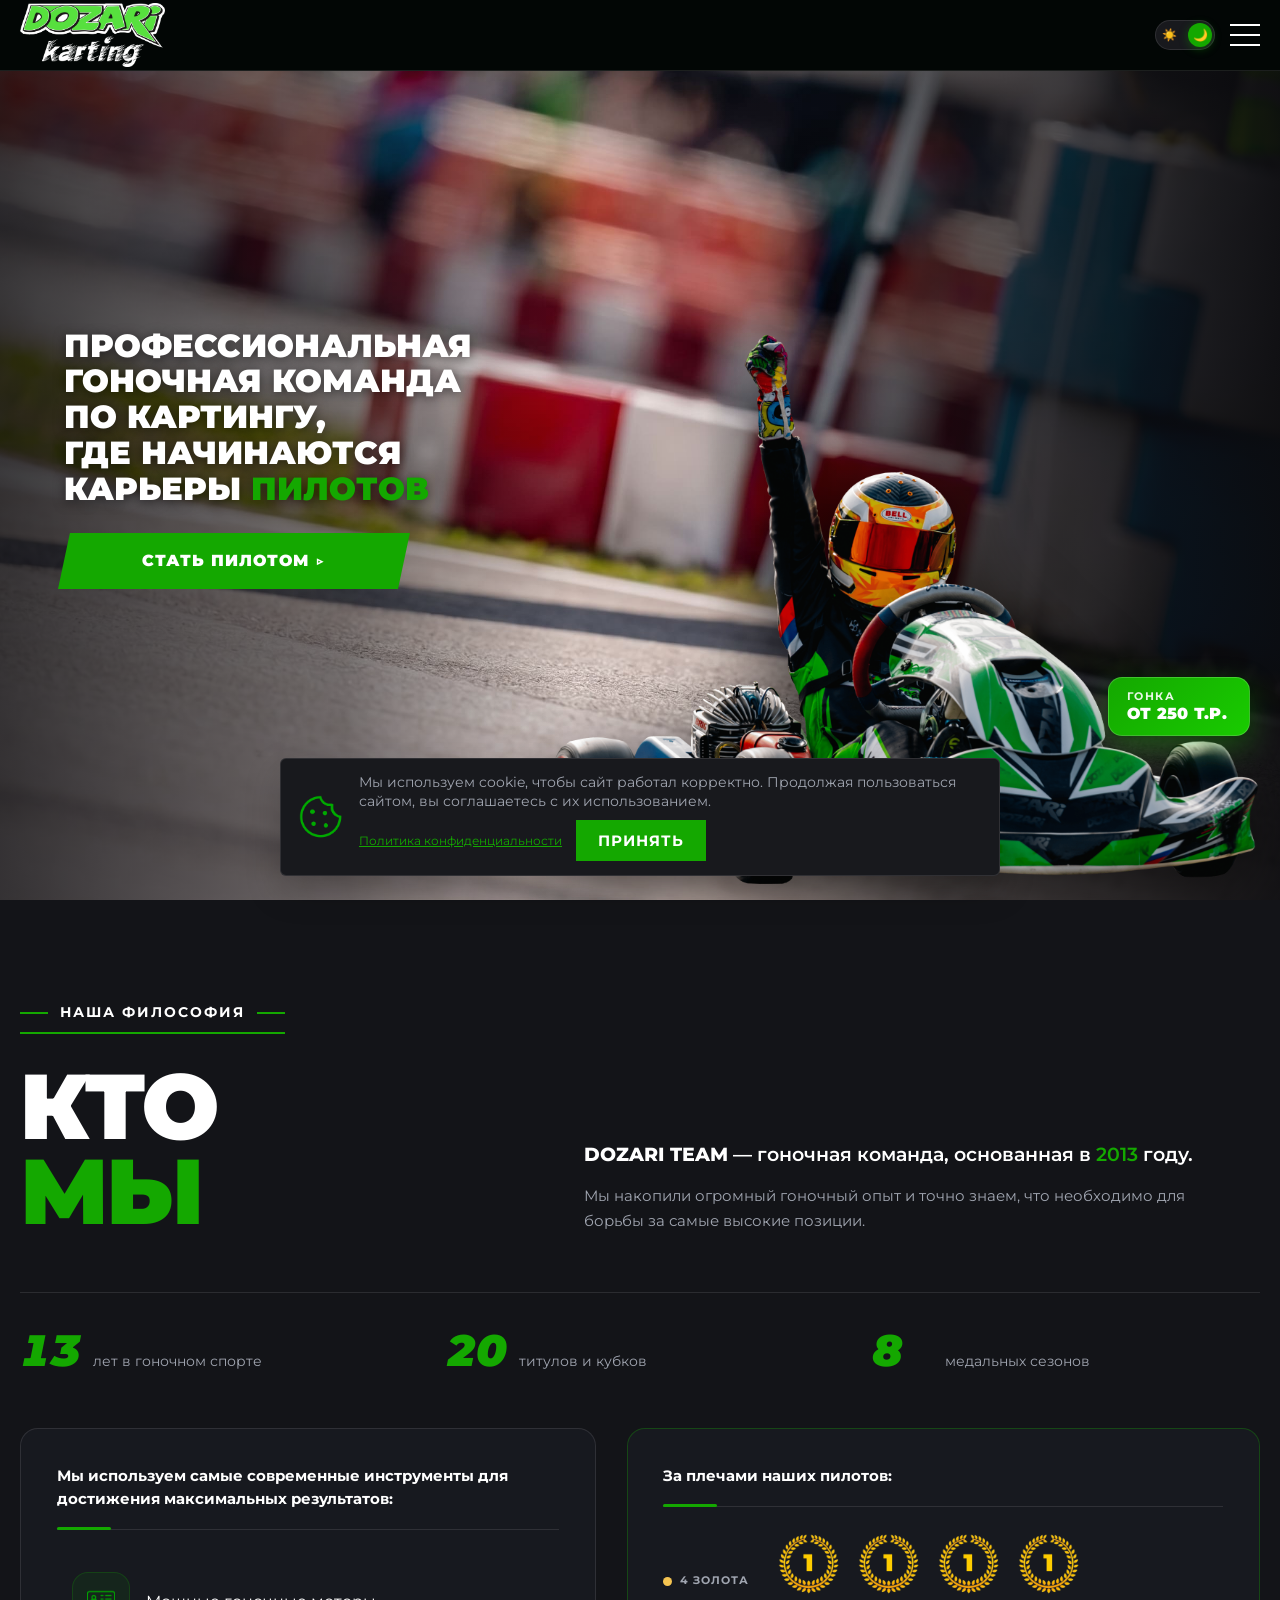
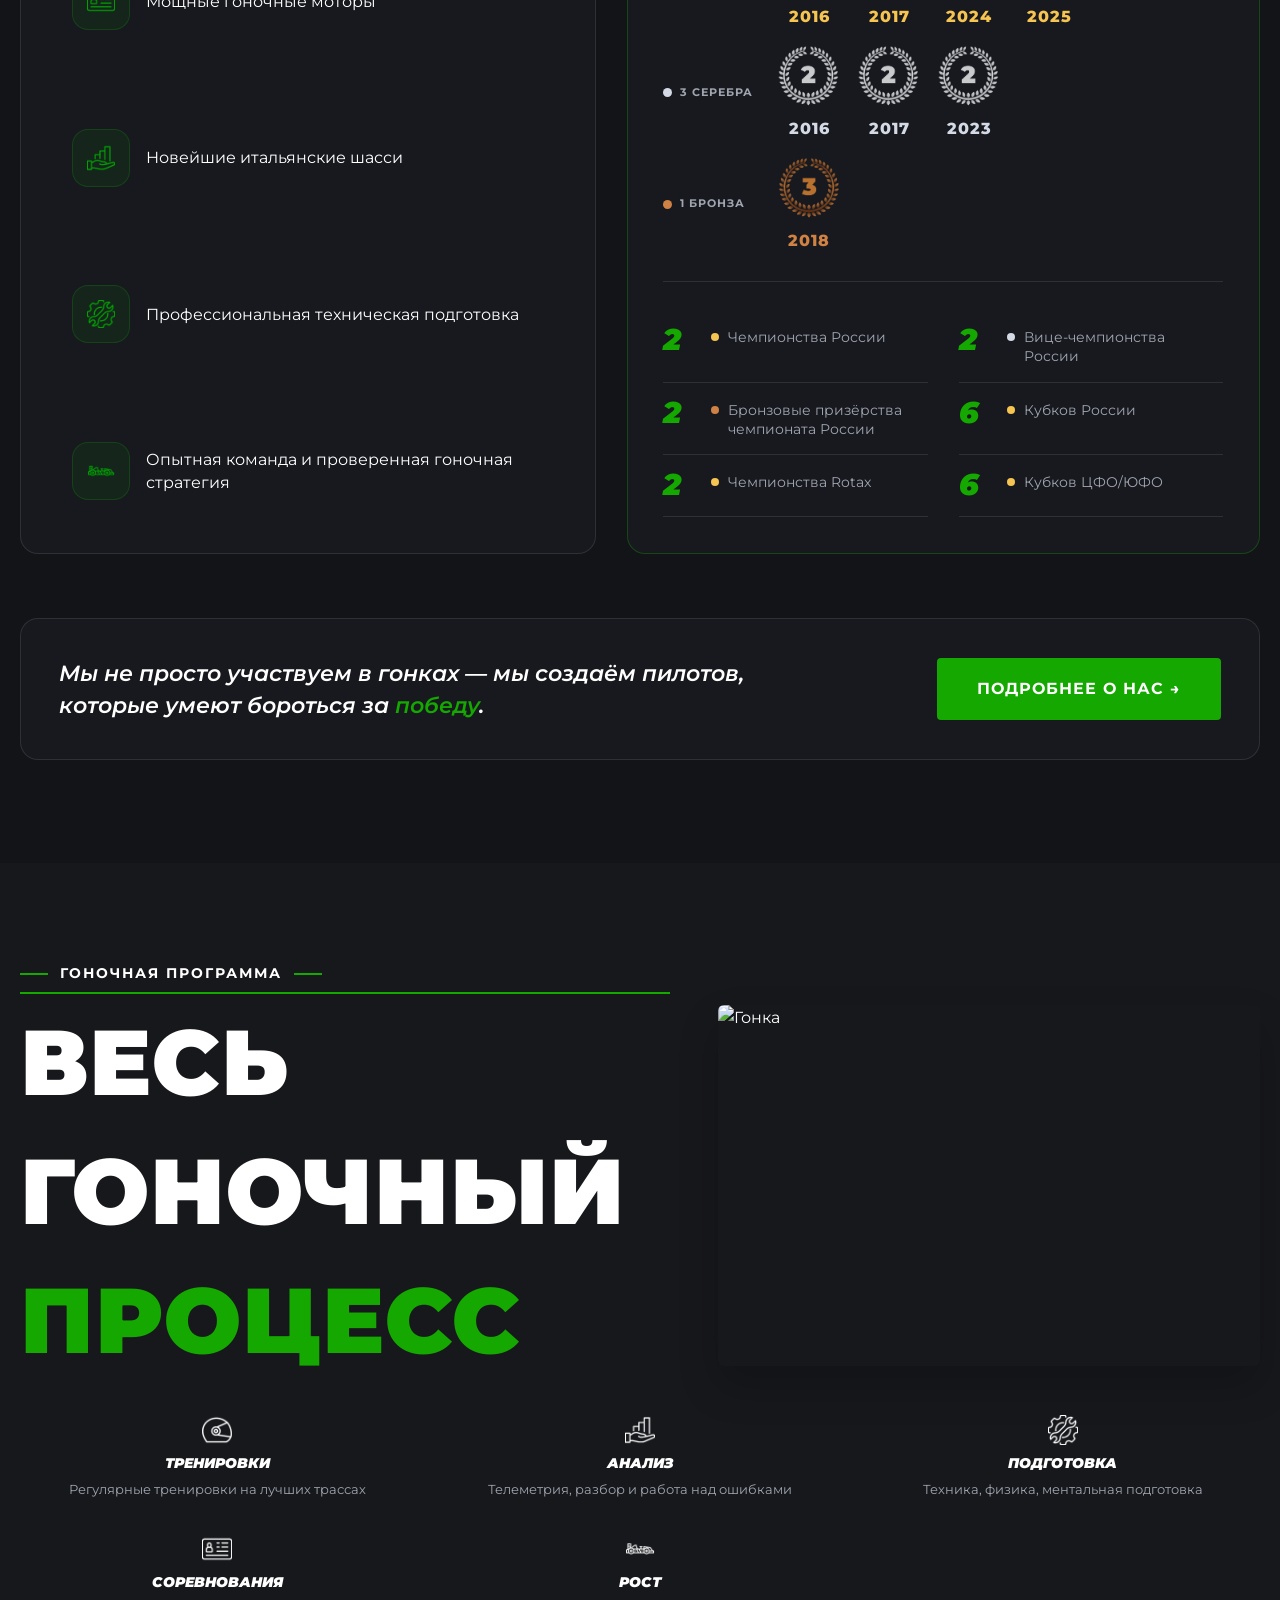
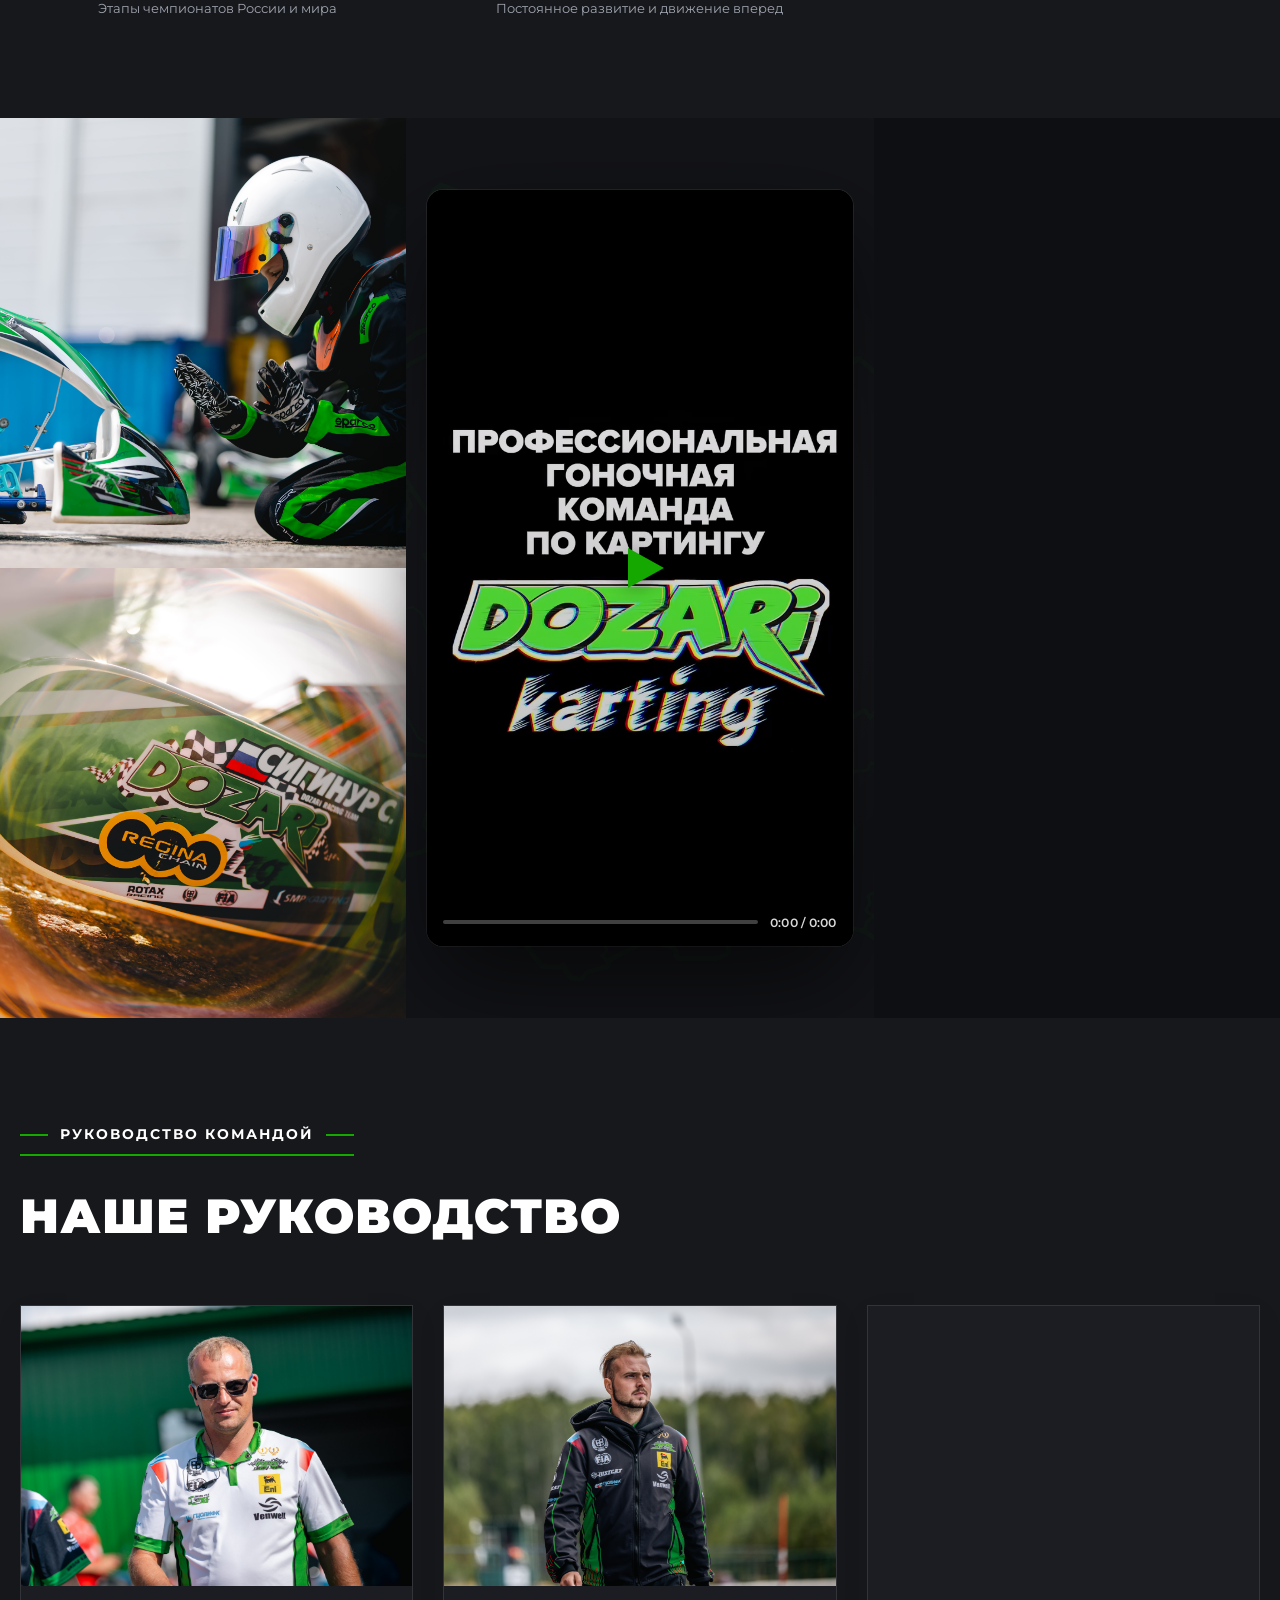
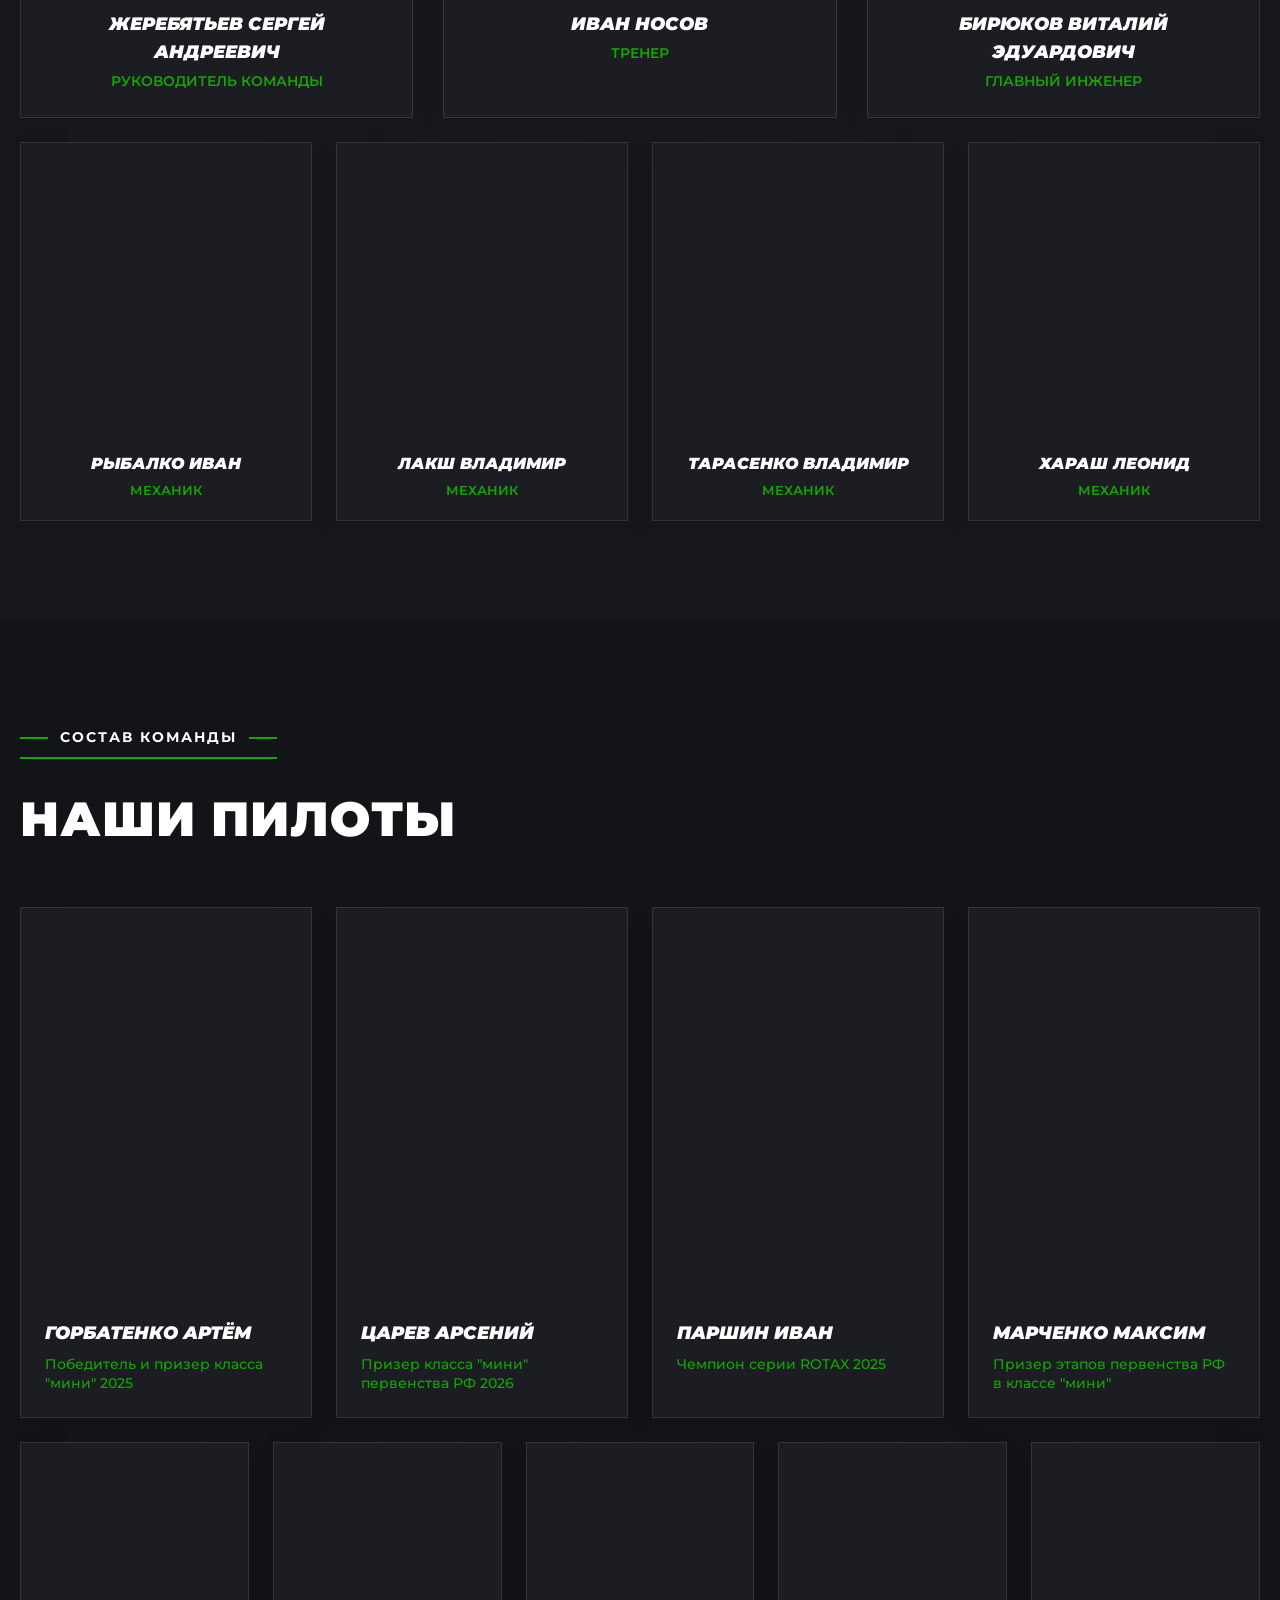
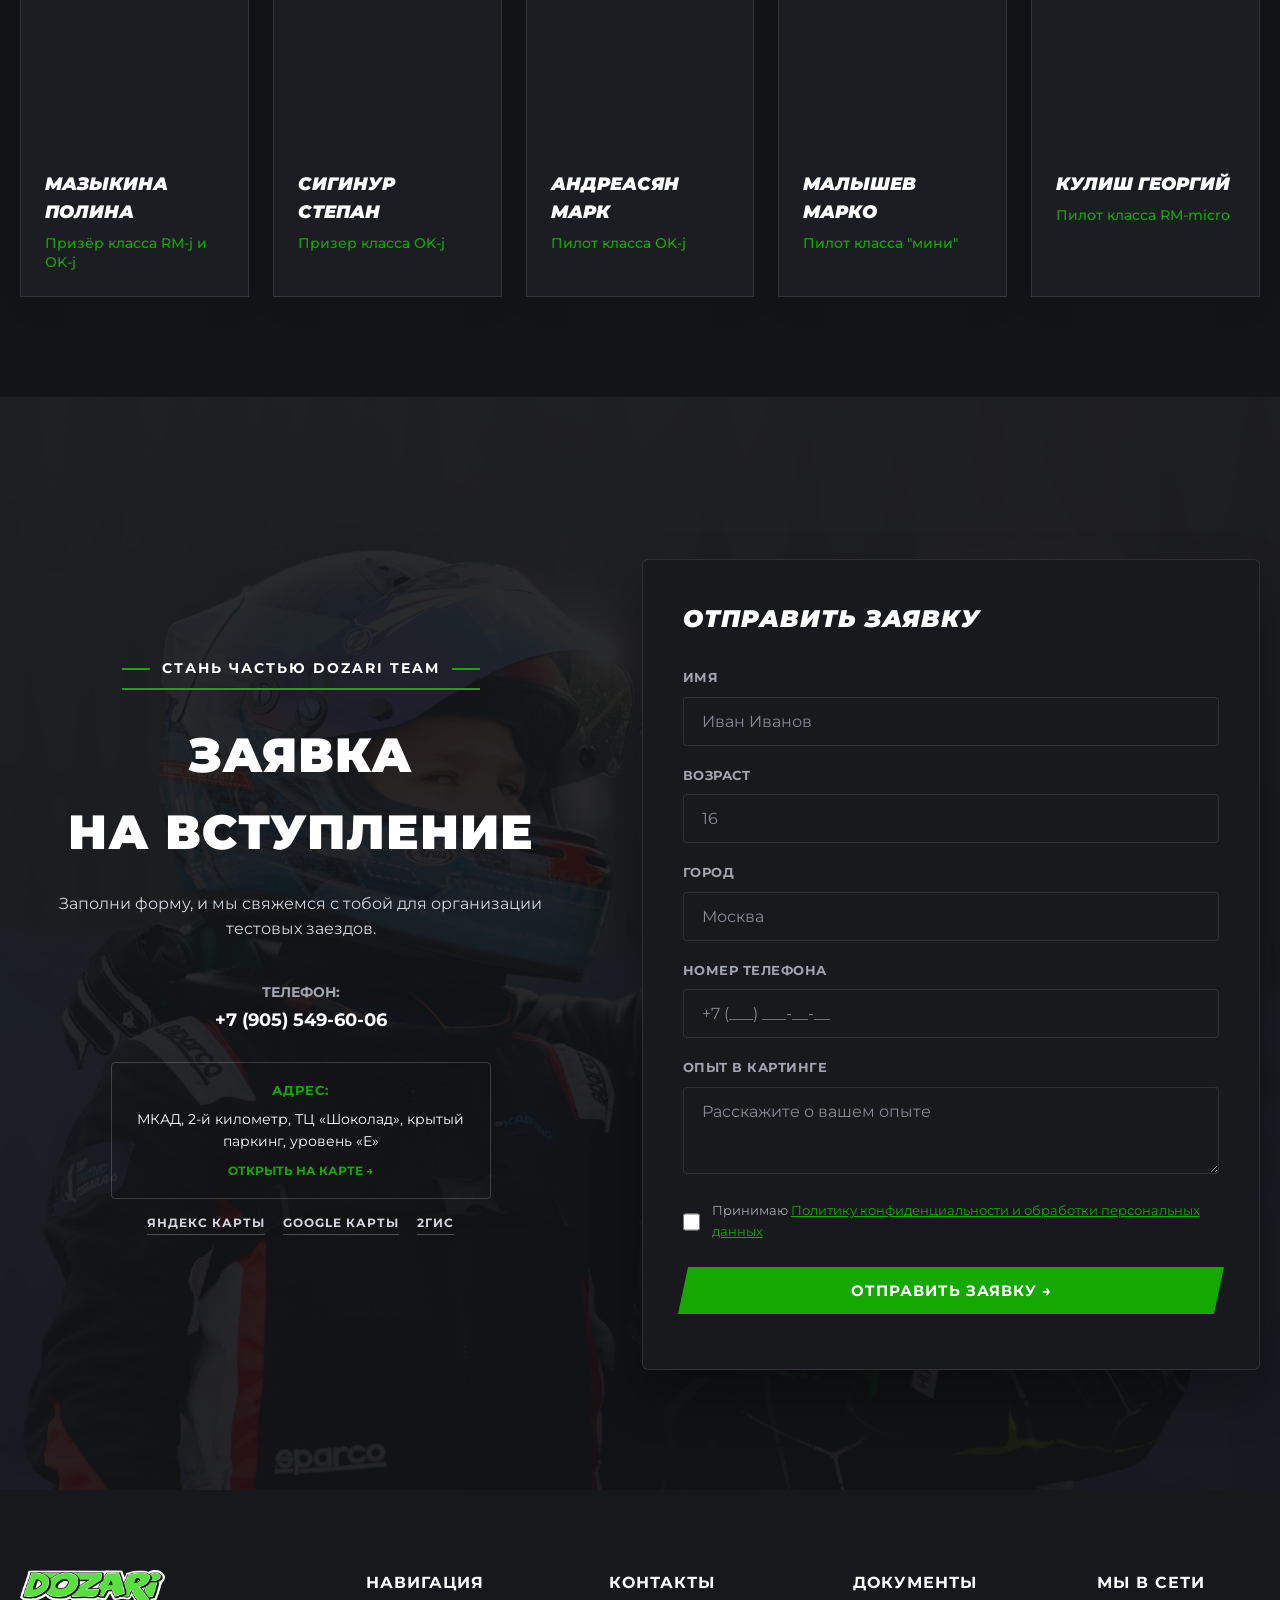
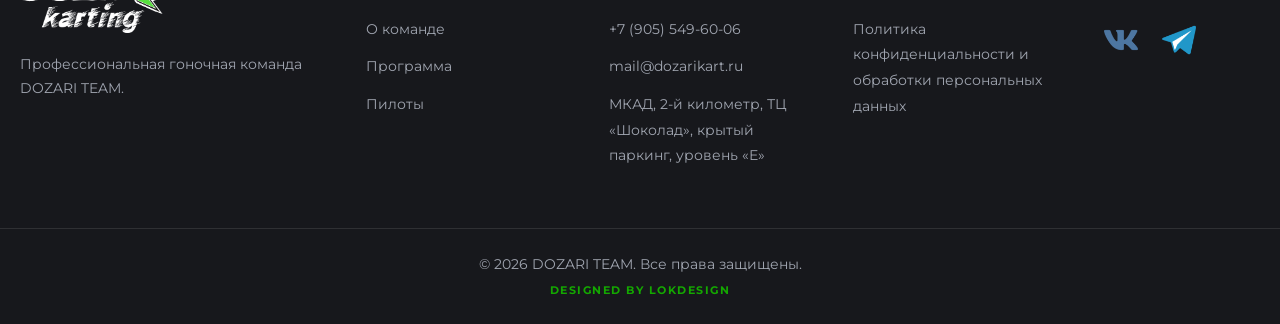
==== commit af04b262: "Add files via upload" ====
--- a/index.html
+++ b/index.html
@@ -243,7 +243,7 @@
                         <h2><span>ВЕСЬ</span><span>ГОНОЧНЫЙ</span><span class="accent-green">ПРОЦЕСС</span></h2>
                     </div>
                     <div class="program__image-banner">
-                        <img src="images/race.jpg" width="1600" height="1067" alt="Гонка" loading="lazy" decoding="async">
+                        <img src="images/drive.jpg" width="1600" height="1067" alt="Гонка" loading="lazy" decoding="async">
                     </div>
                 </div>
                 <div class="program__layout">
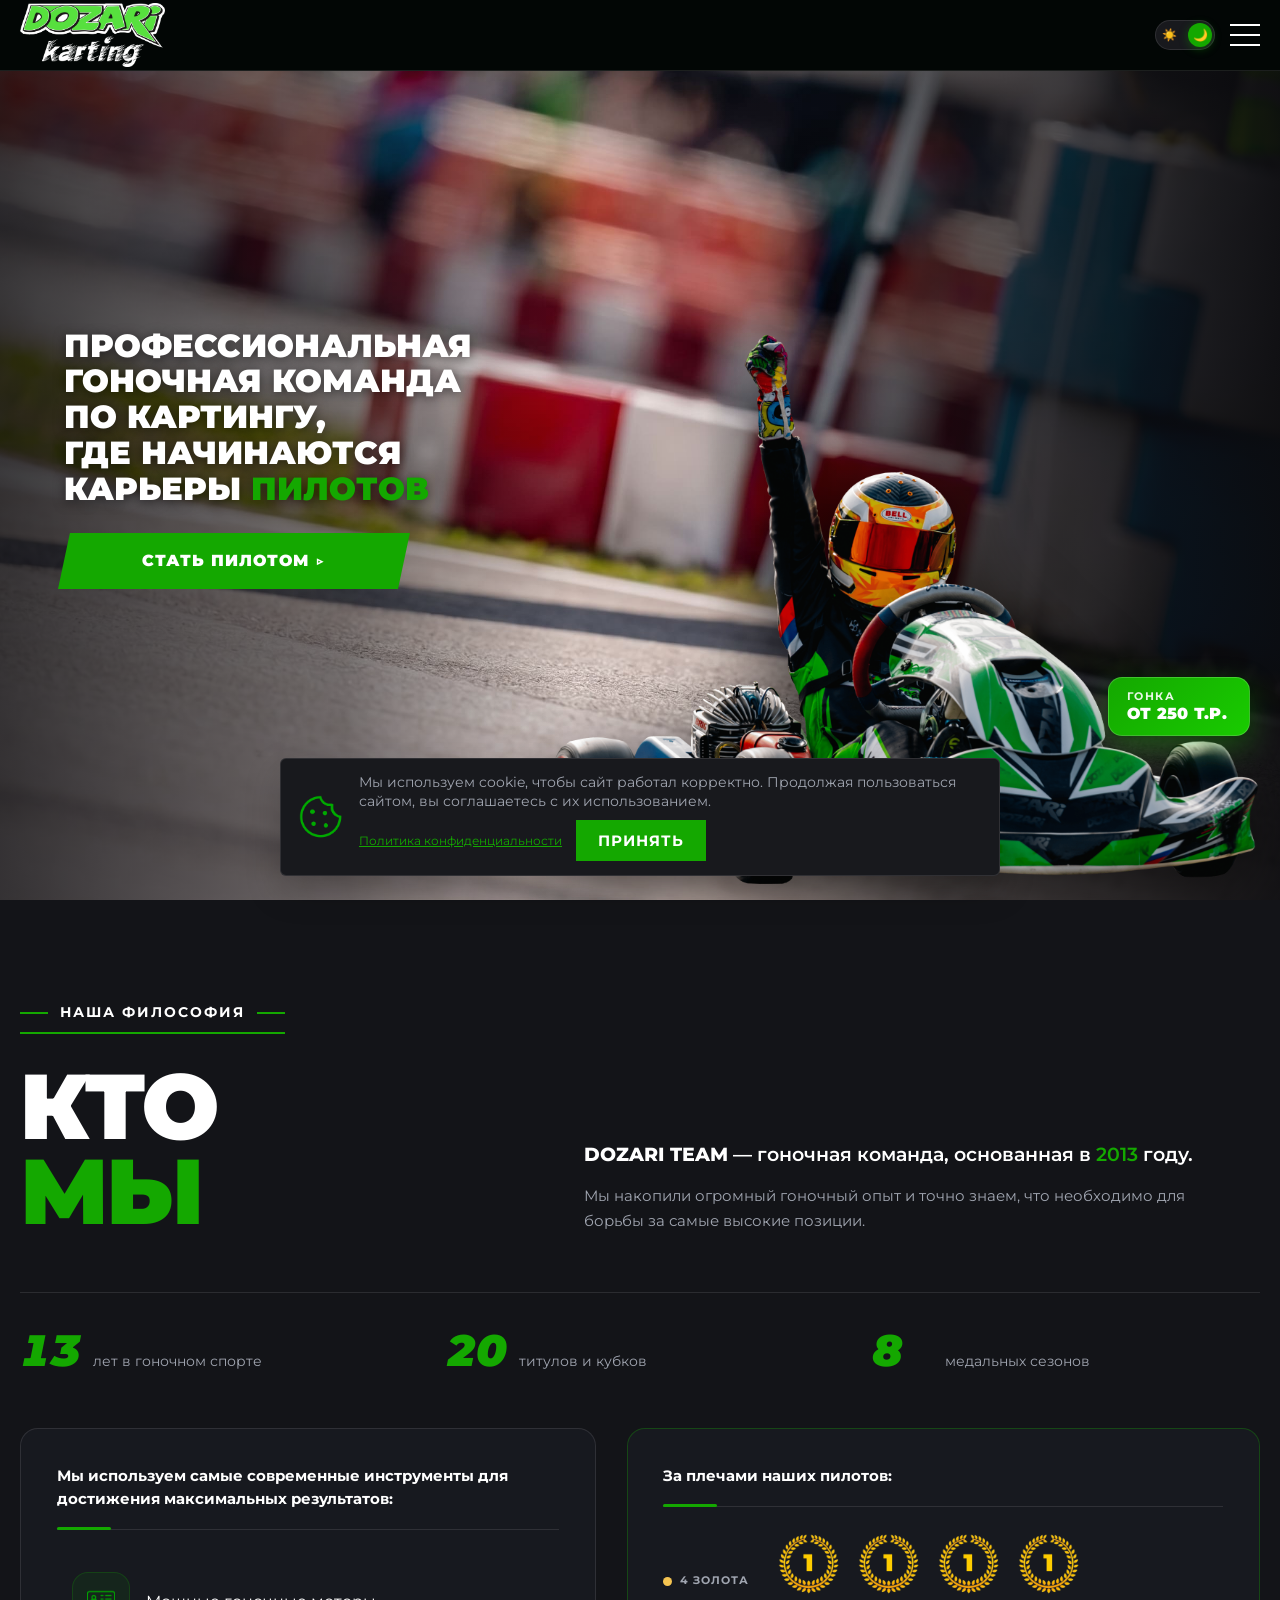
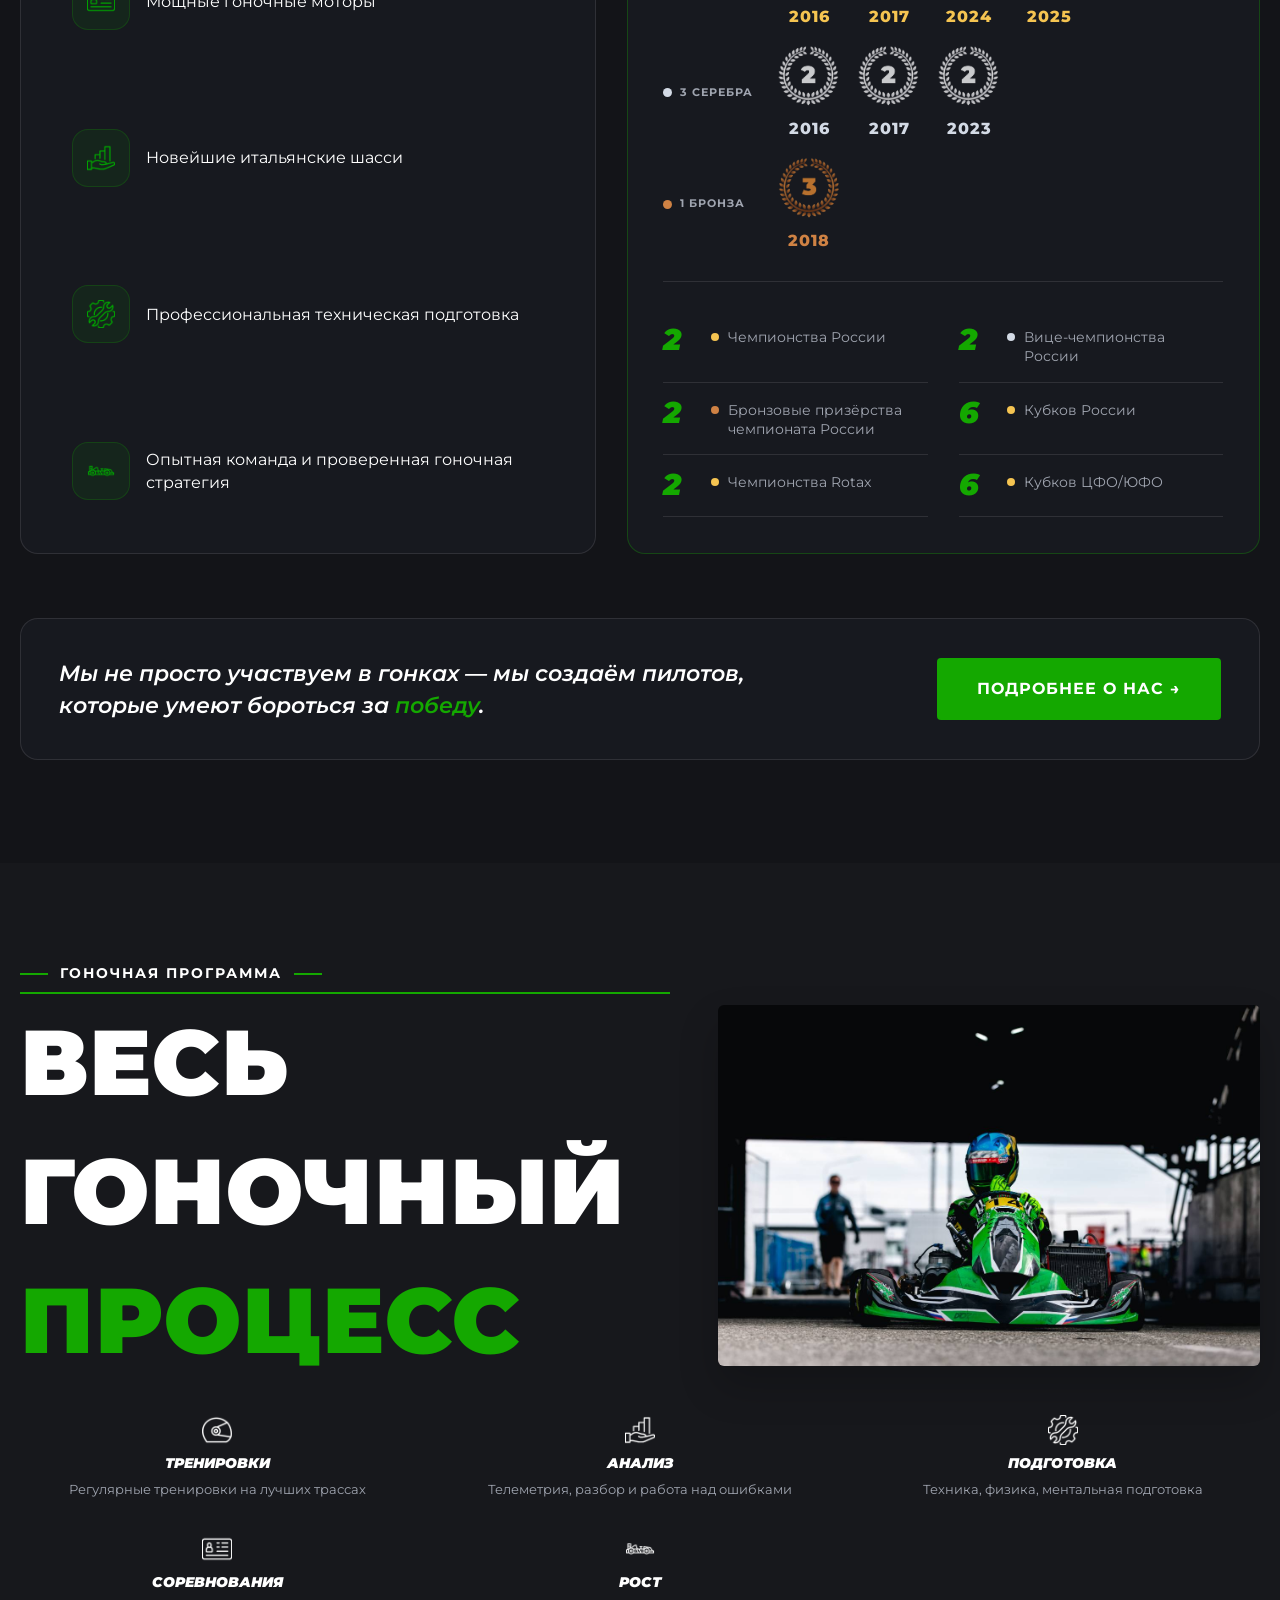
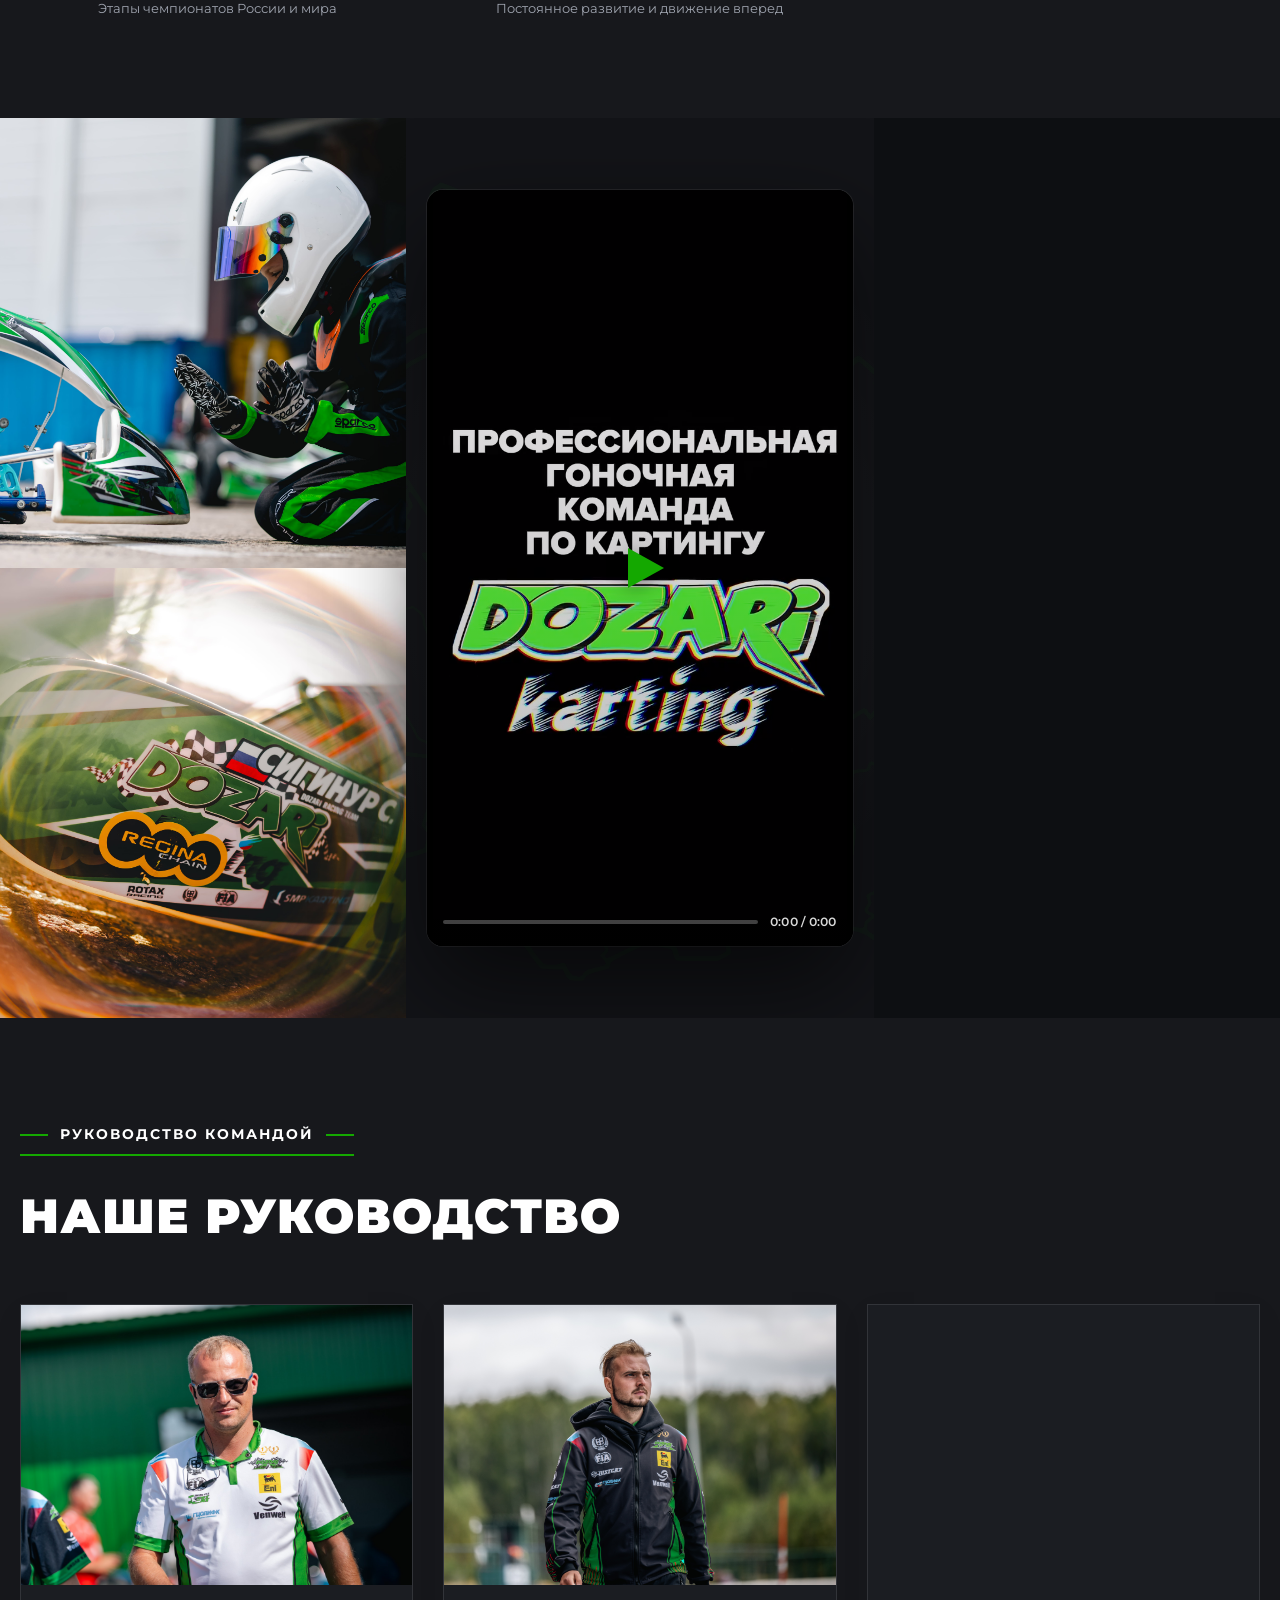
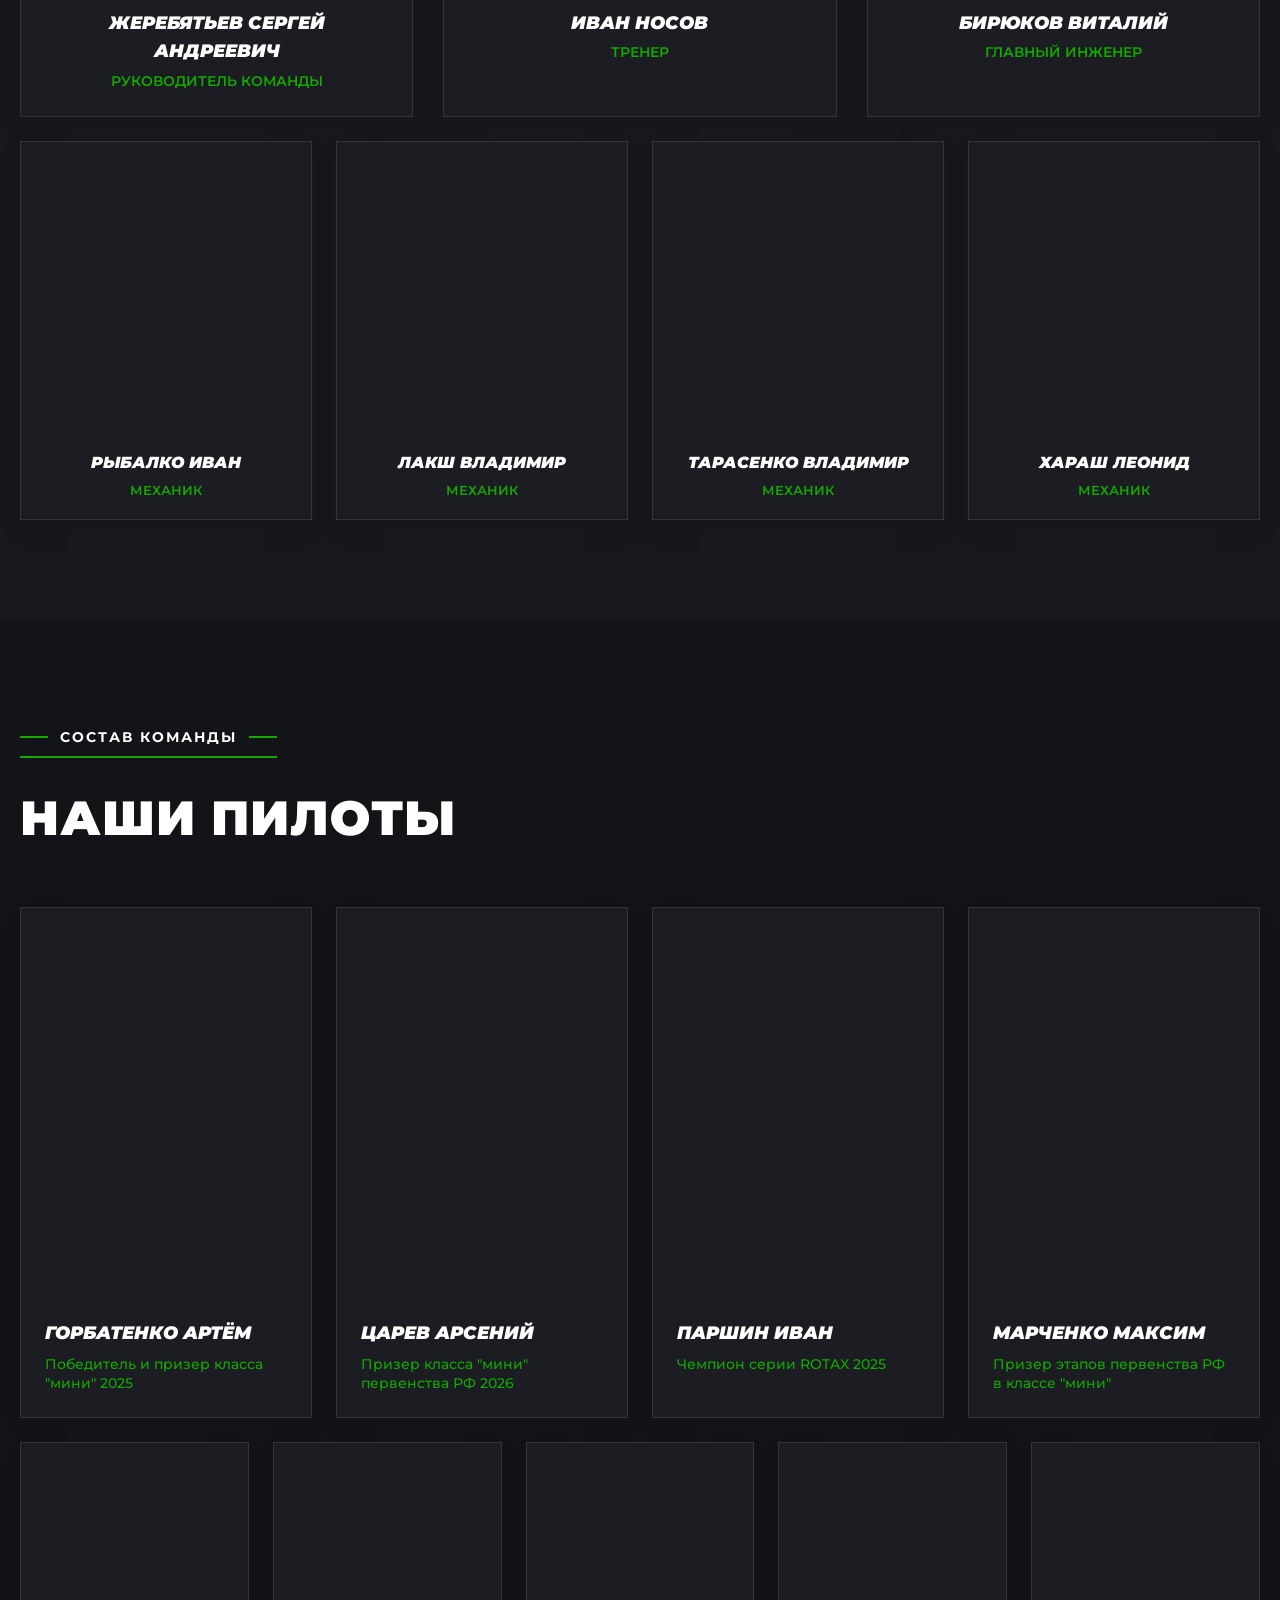
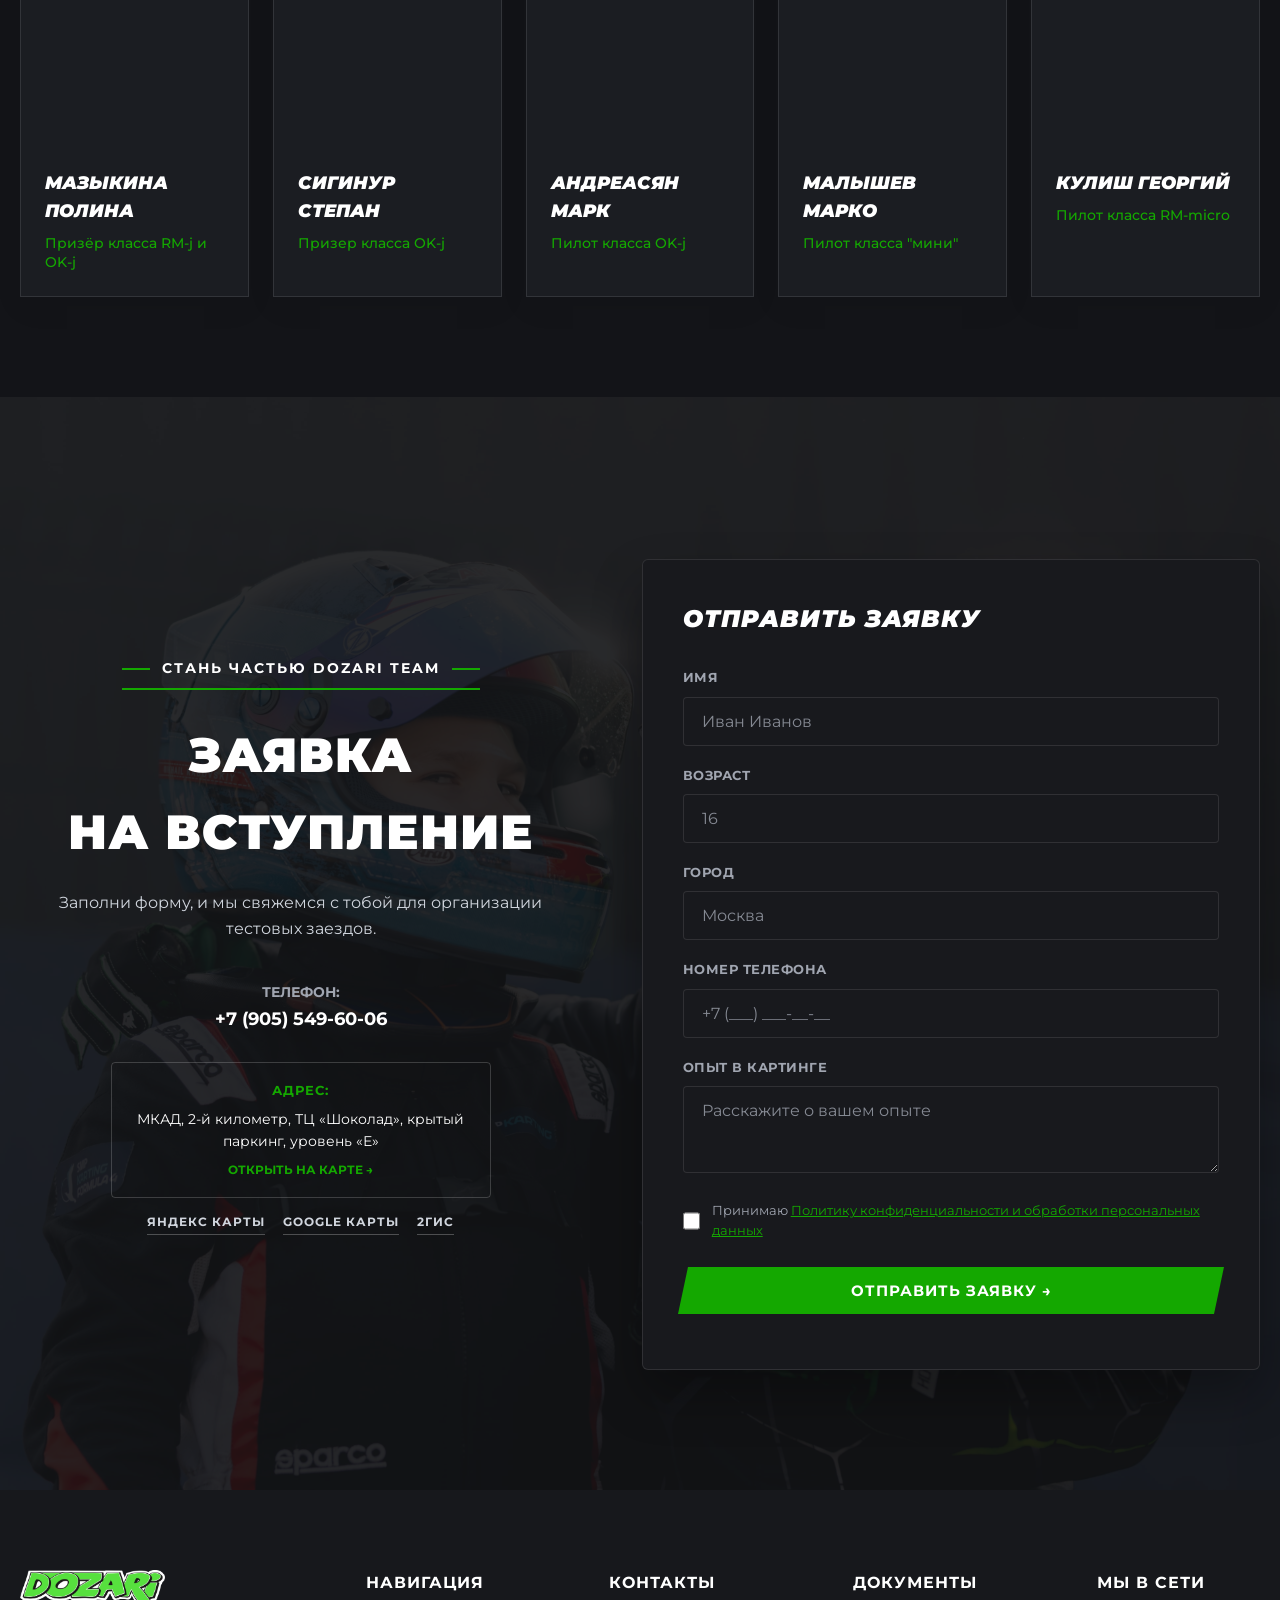
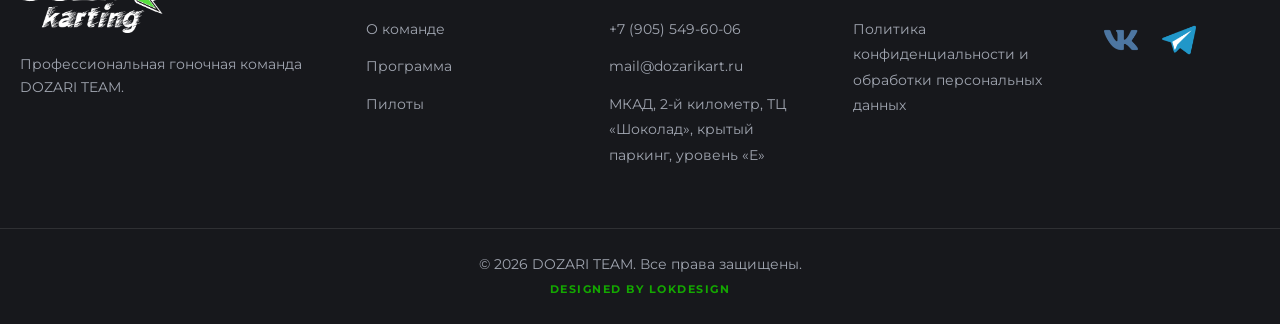
==== commit 7ce7aec2: "Add files via upload" ====
--- a/index.html
+++ b/index.html
@@ -390,7 +390,7 @@
                             <img src="images/vitaly_eduarovich.jpg" width="800" height="533" alt="Главный тренер" loading="lazy" decoding="async">
                         </div>
                         <div class="management-card__content">
-                            <h3>БИРЮКОВ ВИТАЛИЙ ЭДУАРДОВИЧ</h3>
+                            <h3>БИРЮКОВ ВИТАЛИЙ</h3>
                             <p class="management-card__role">Главный инженер</p>
                         </div>
                     </div>
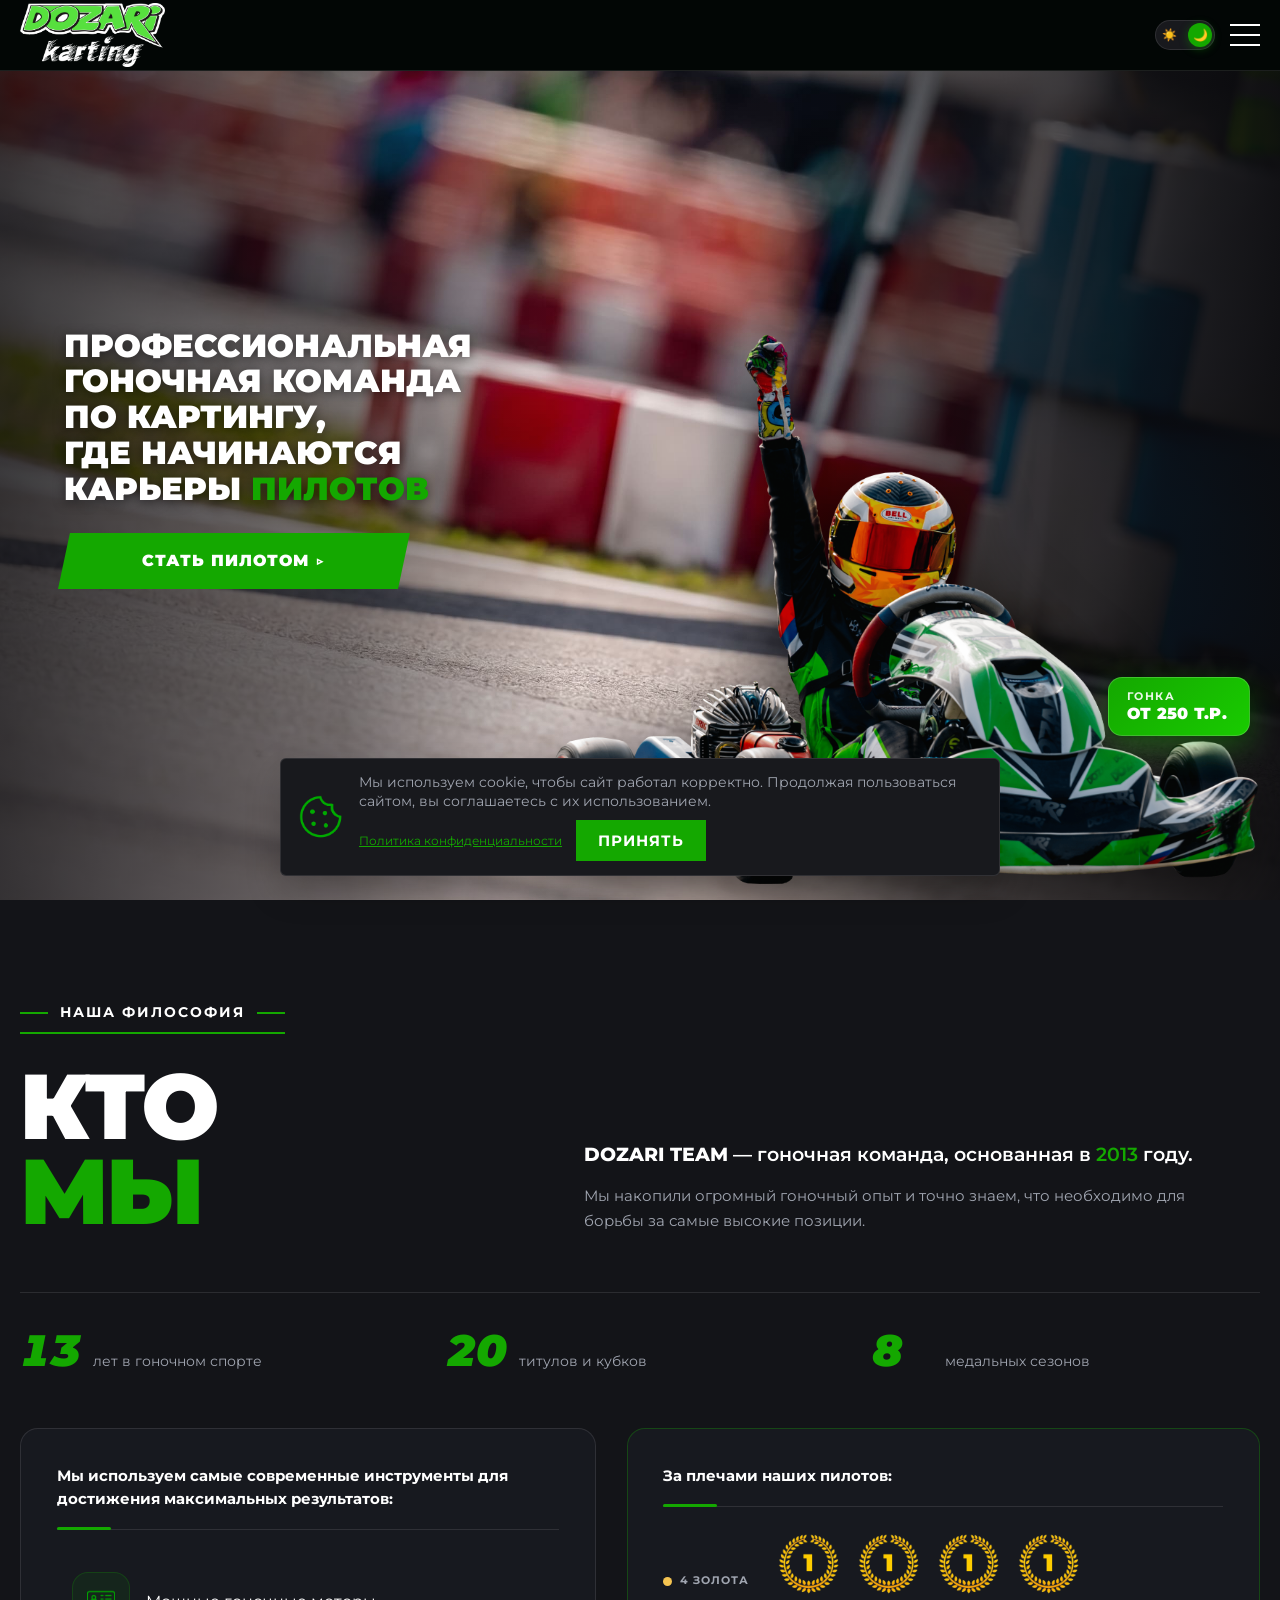
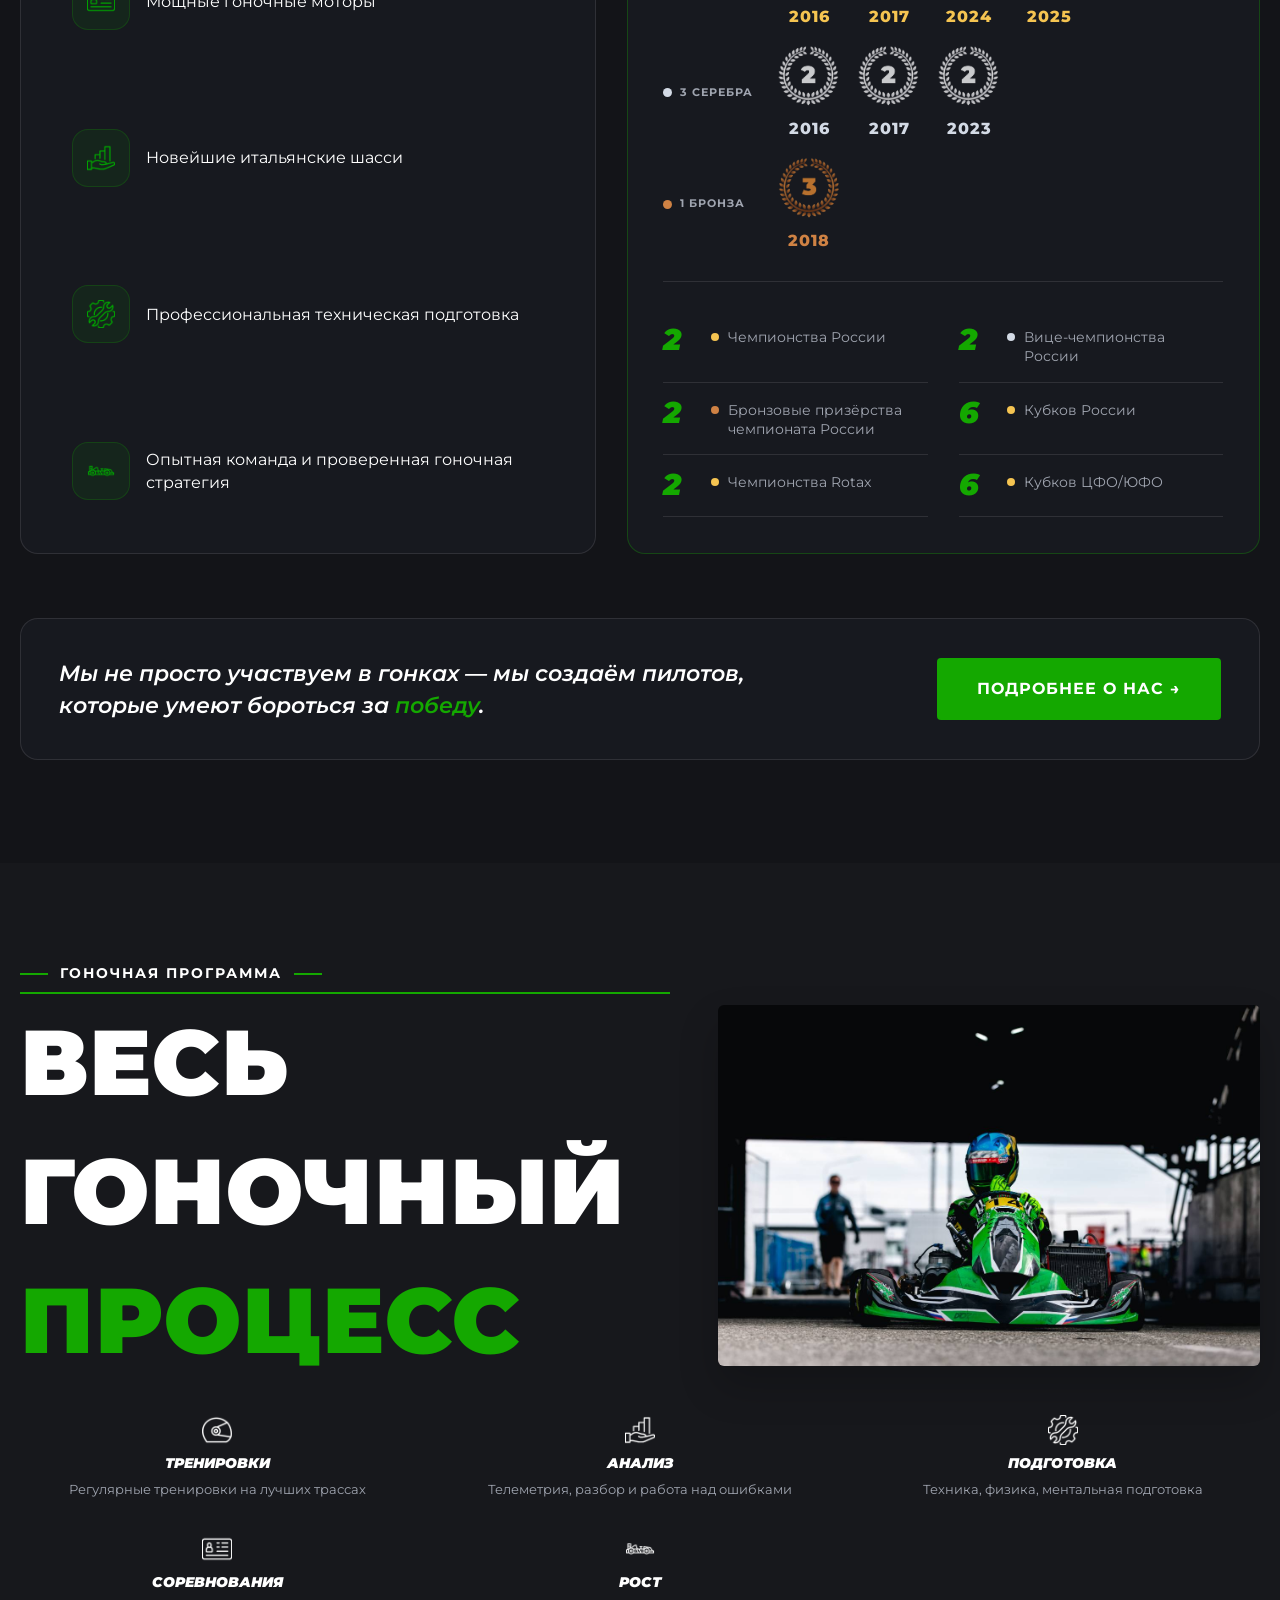
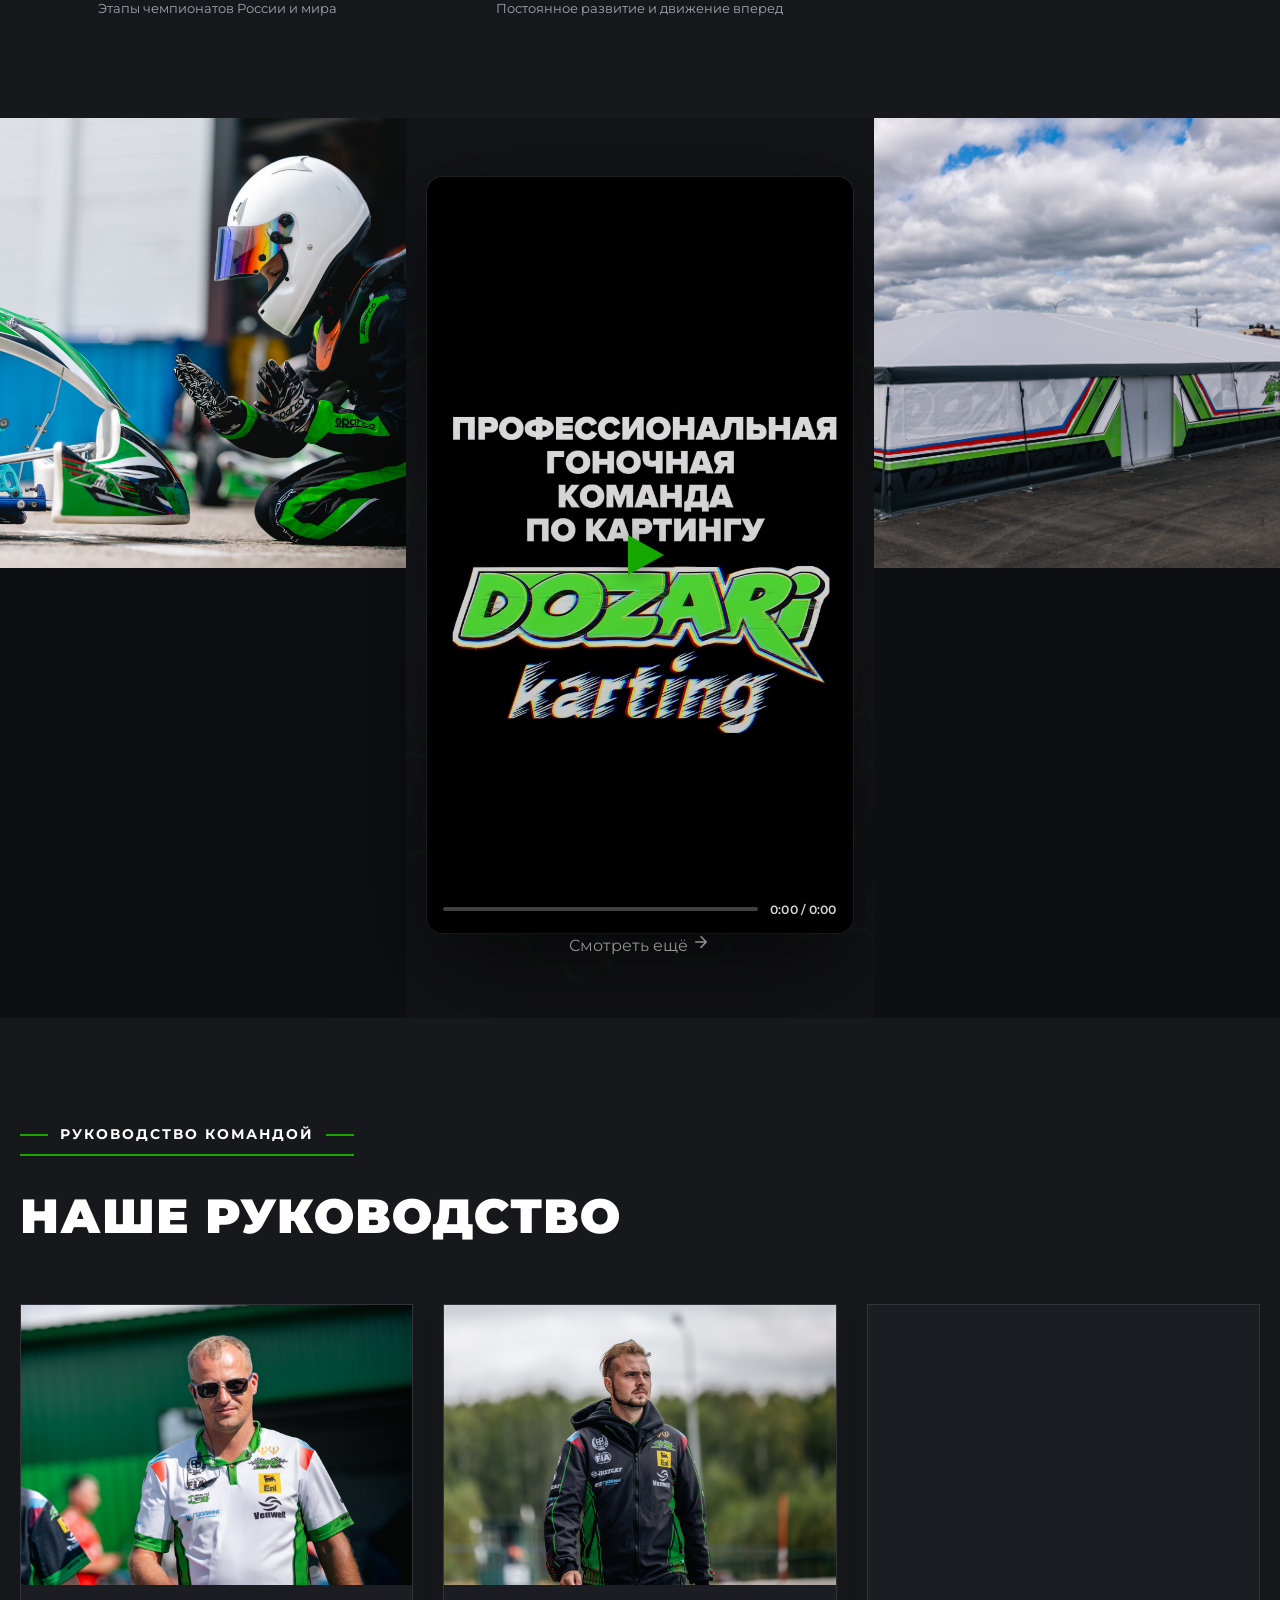
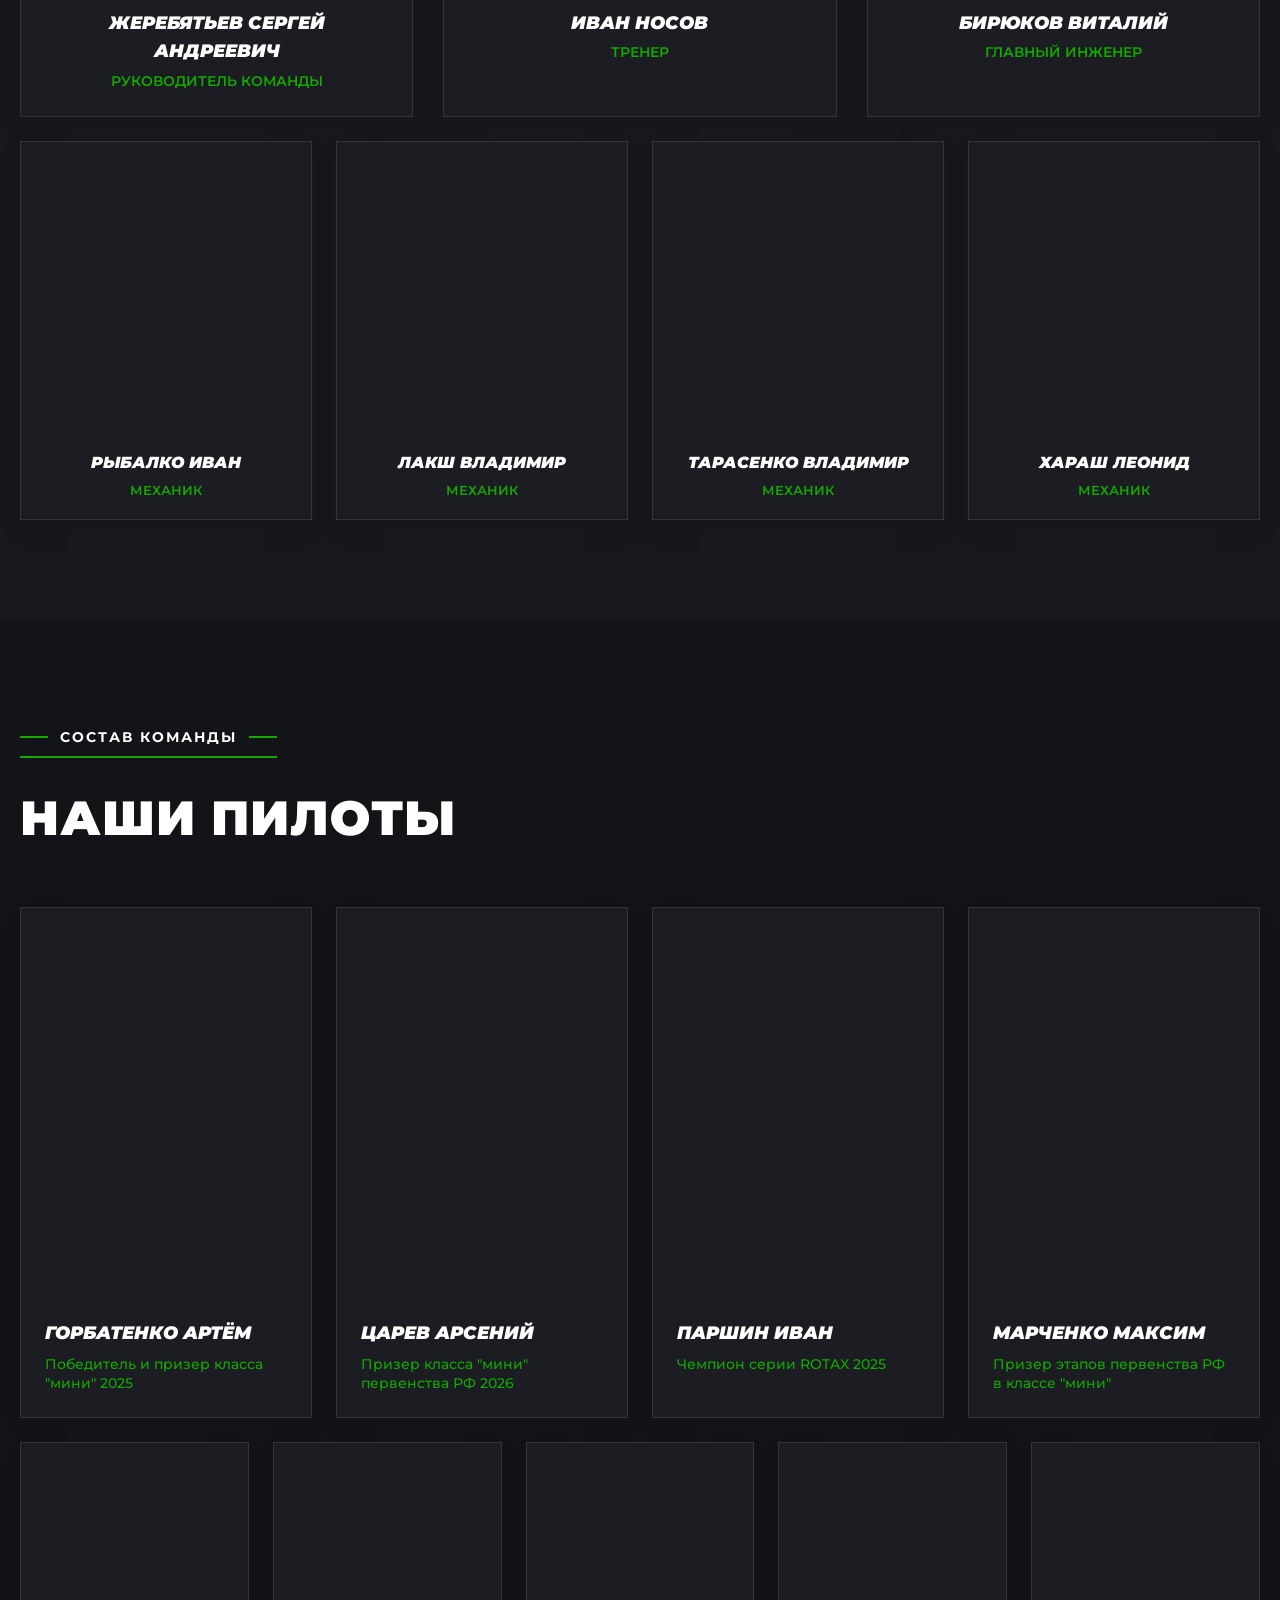
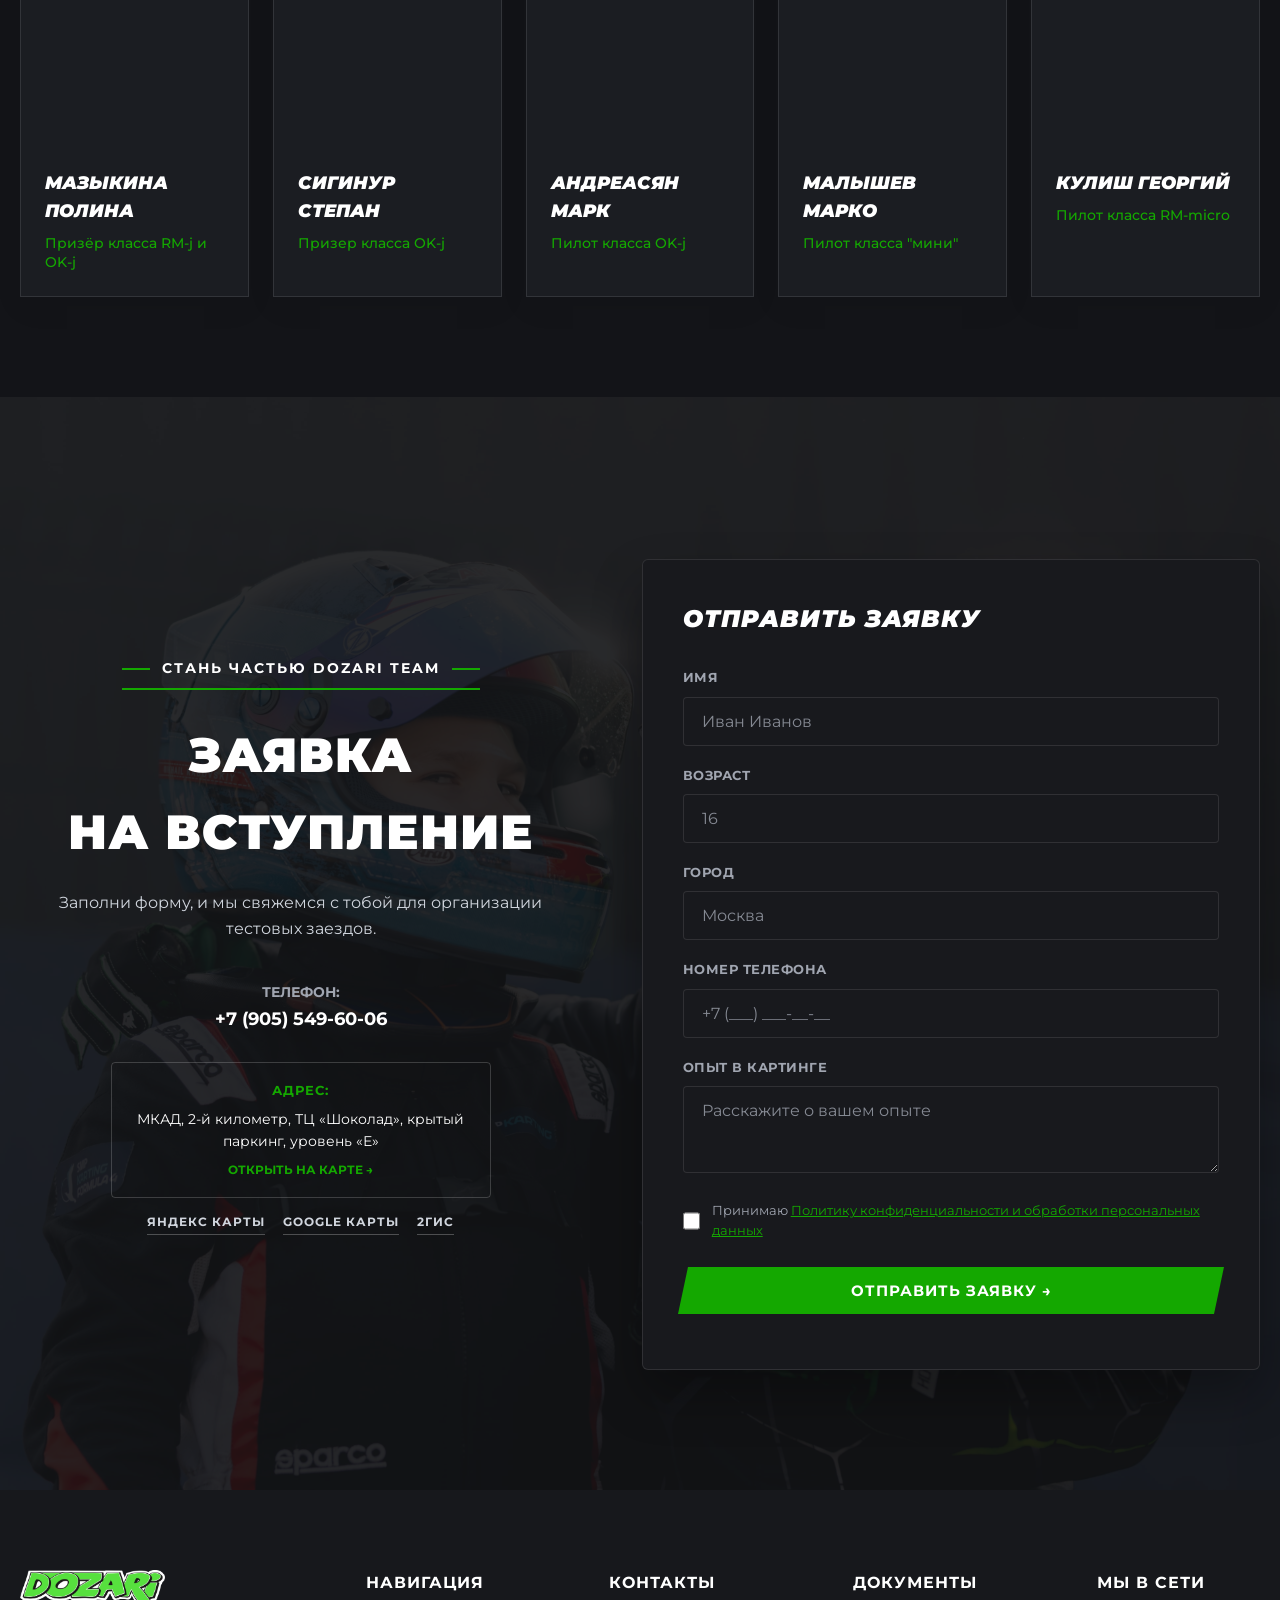
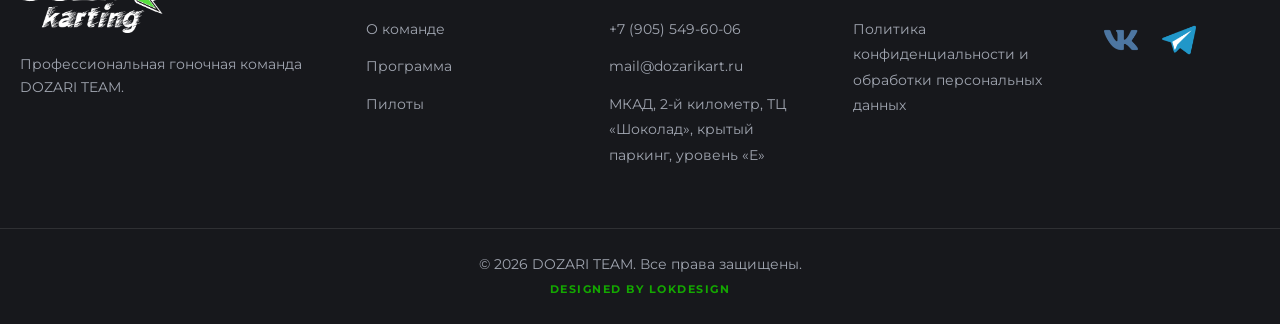
==== commit 9153b607: "Add files via upload" ====
--- a/index.html
+++ b/index.html
@@ -344,6 +344,16 @@
                                 <span class="video-gallery__time" id="videoTime">0:00 / 0:00</span>
                             </div>
                         </div>
+
+                        <!-- Кнопка перехода ко всем роликам -->
+                        <a class="video-gallery__cta"
+                           href="https://motorpics.ru/disk/dozari-team/2026-rotax-bogatye-saby"
+                           target="_blank" rel="noopener noreferrer">
+                            <span>Смотреть ещё</span>
+                            <svg class="video-gallery__cta-icon" width="18" height="18" viewBox="0 0 24 24" fill="none" xmlns="http://www.w3.org/2000/svg" aria-hidden="true">
+                                <path d="M5 12h13M12 5l7 7-7 7" stroke="currentColor" stroke-width="2.2" stroke-linecap="round" stroke-linejoin="round"/>
+                            </svg>
+                        </a>
                     </div>
                     
                     <!-- Правая колонка превью -->
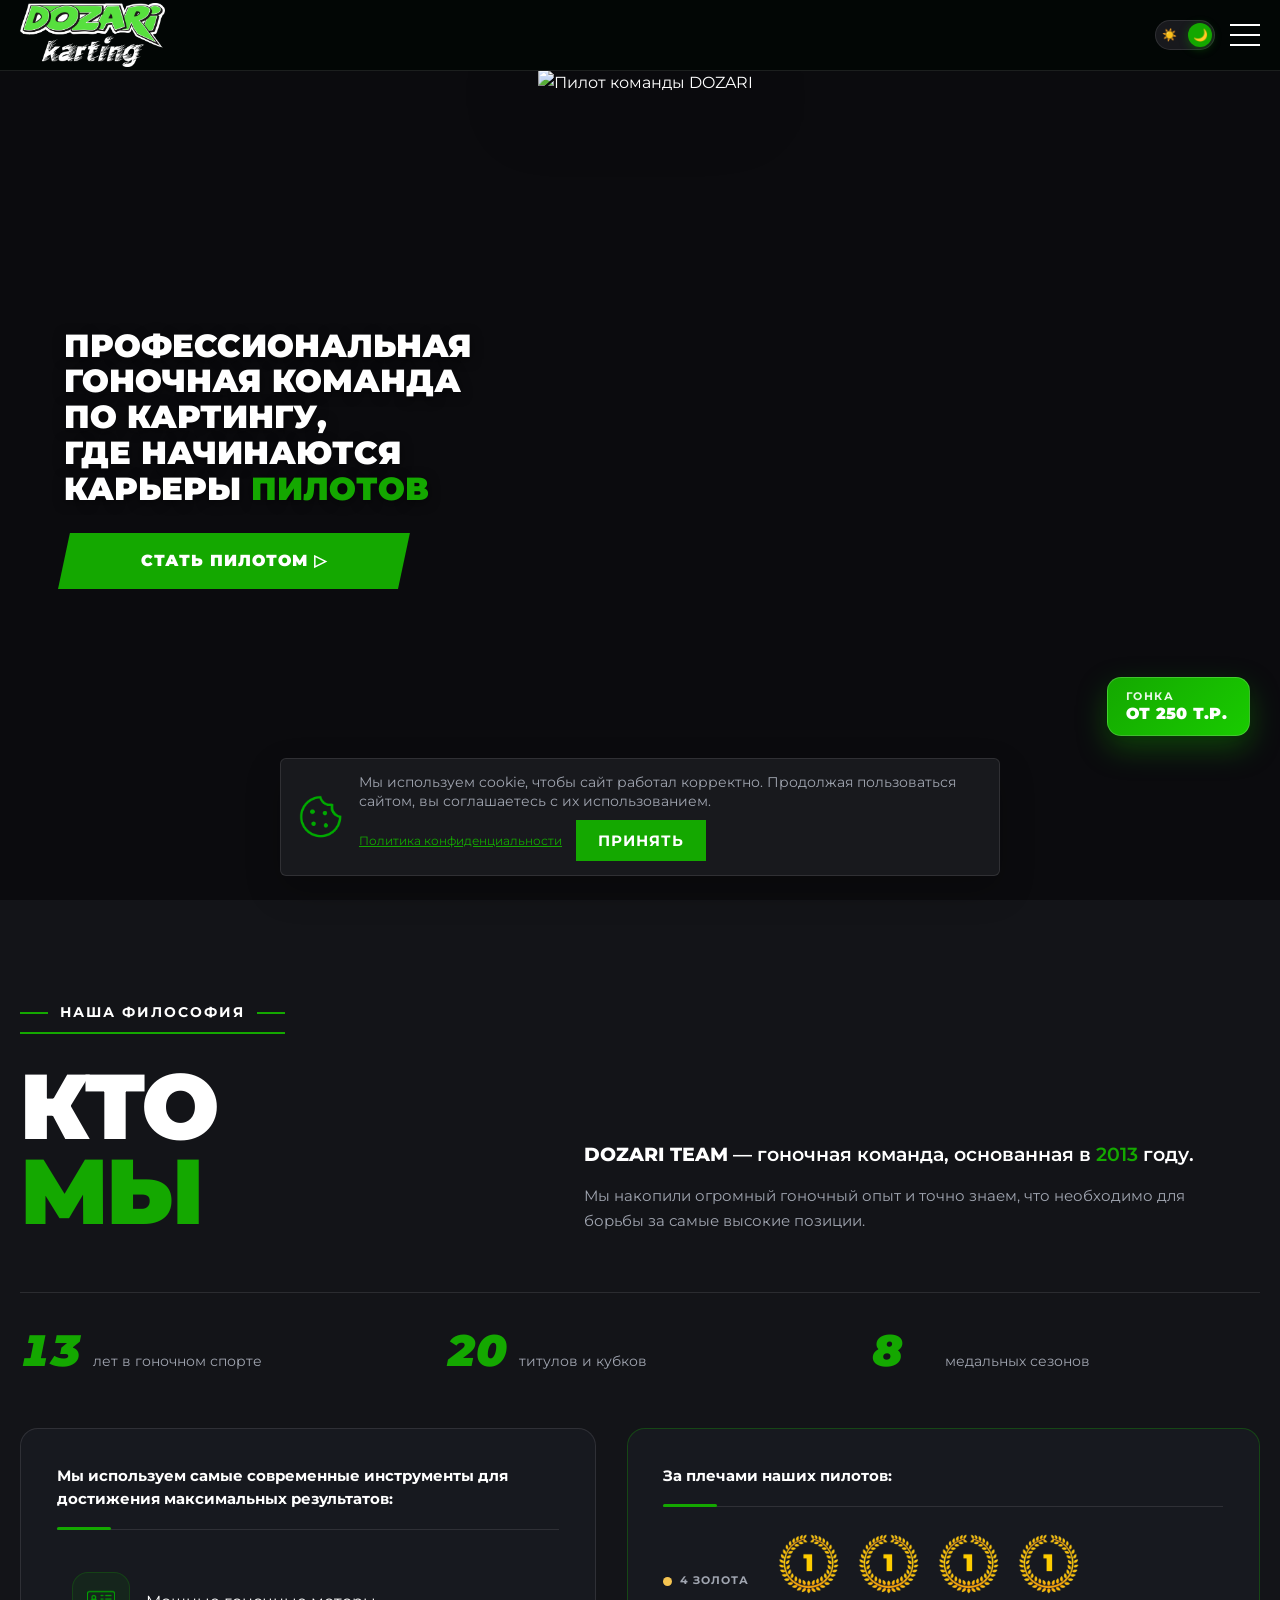
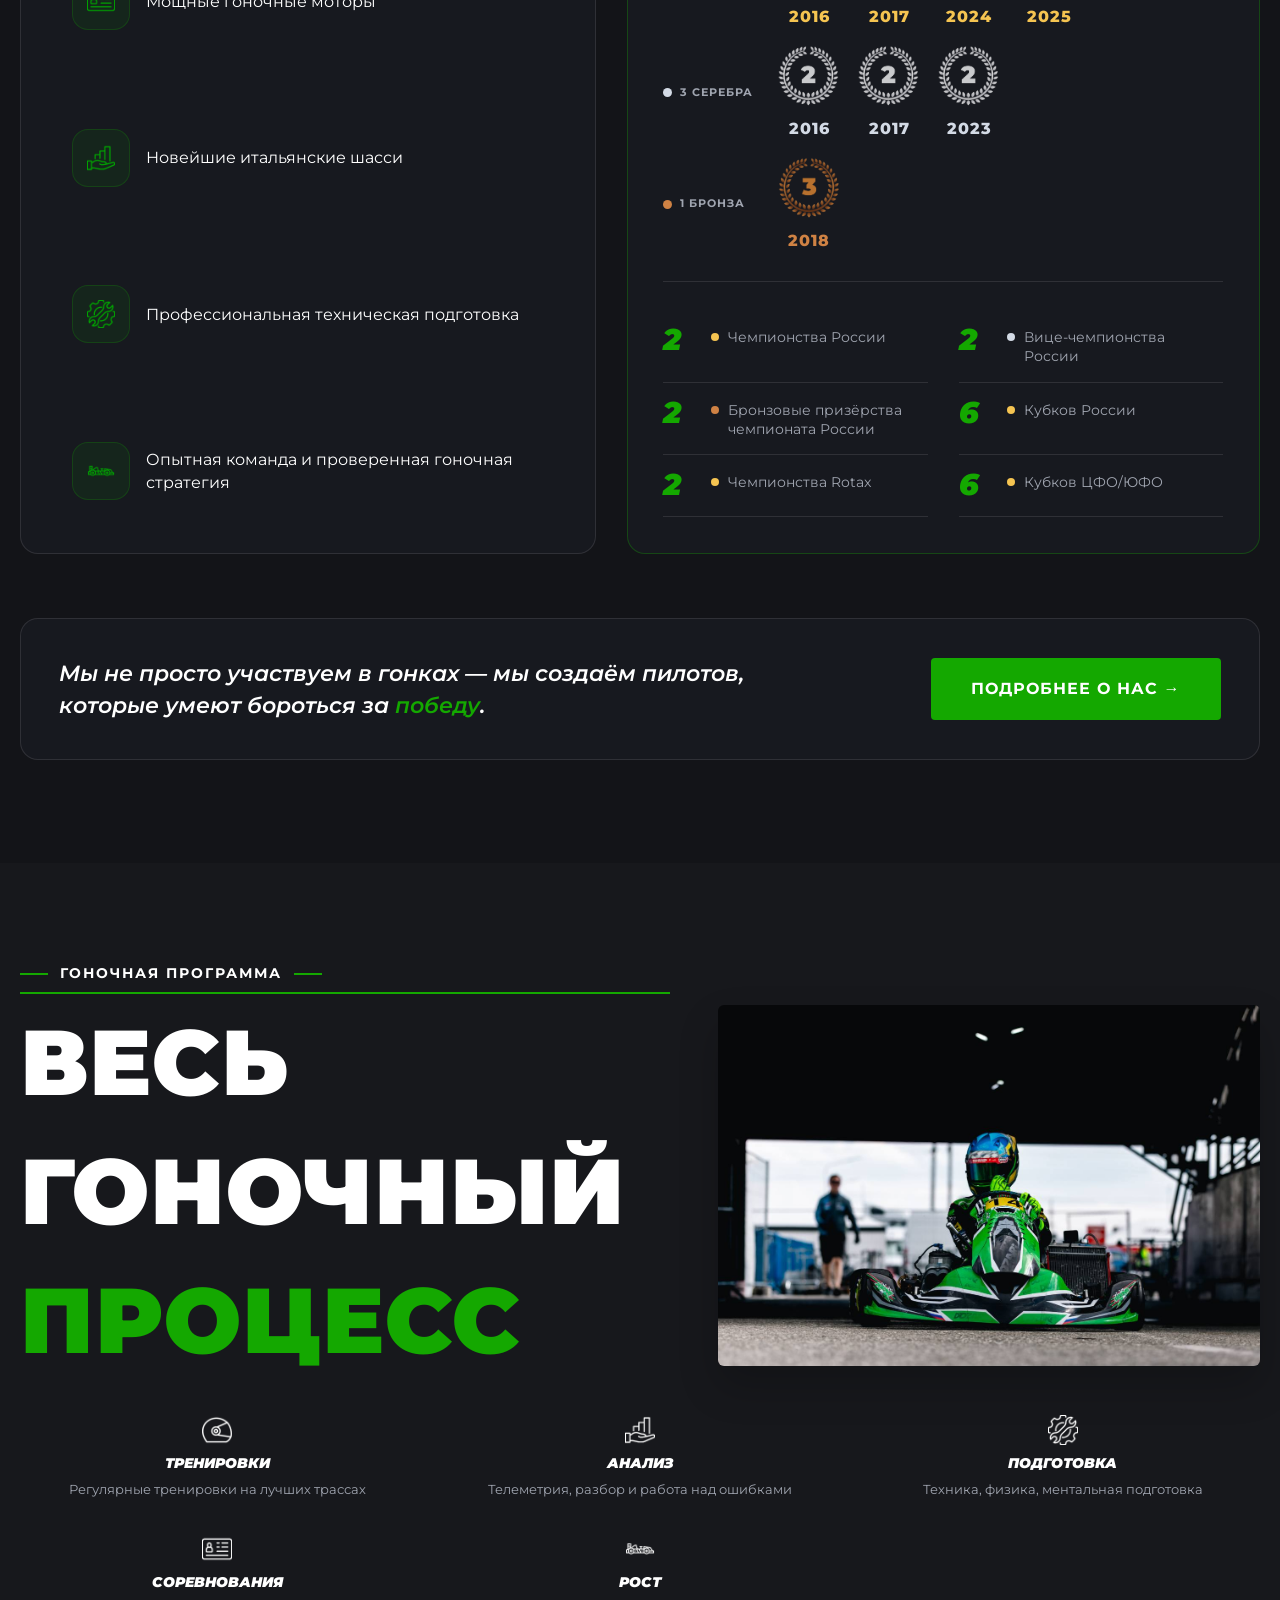
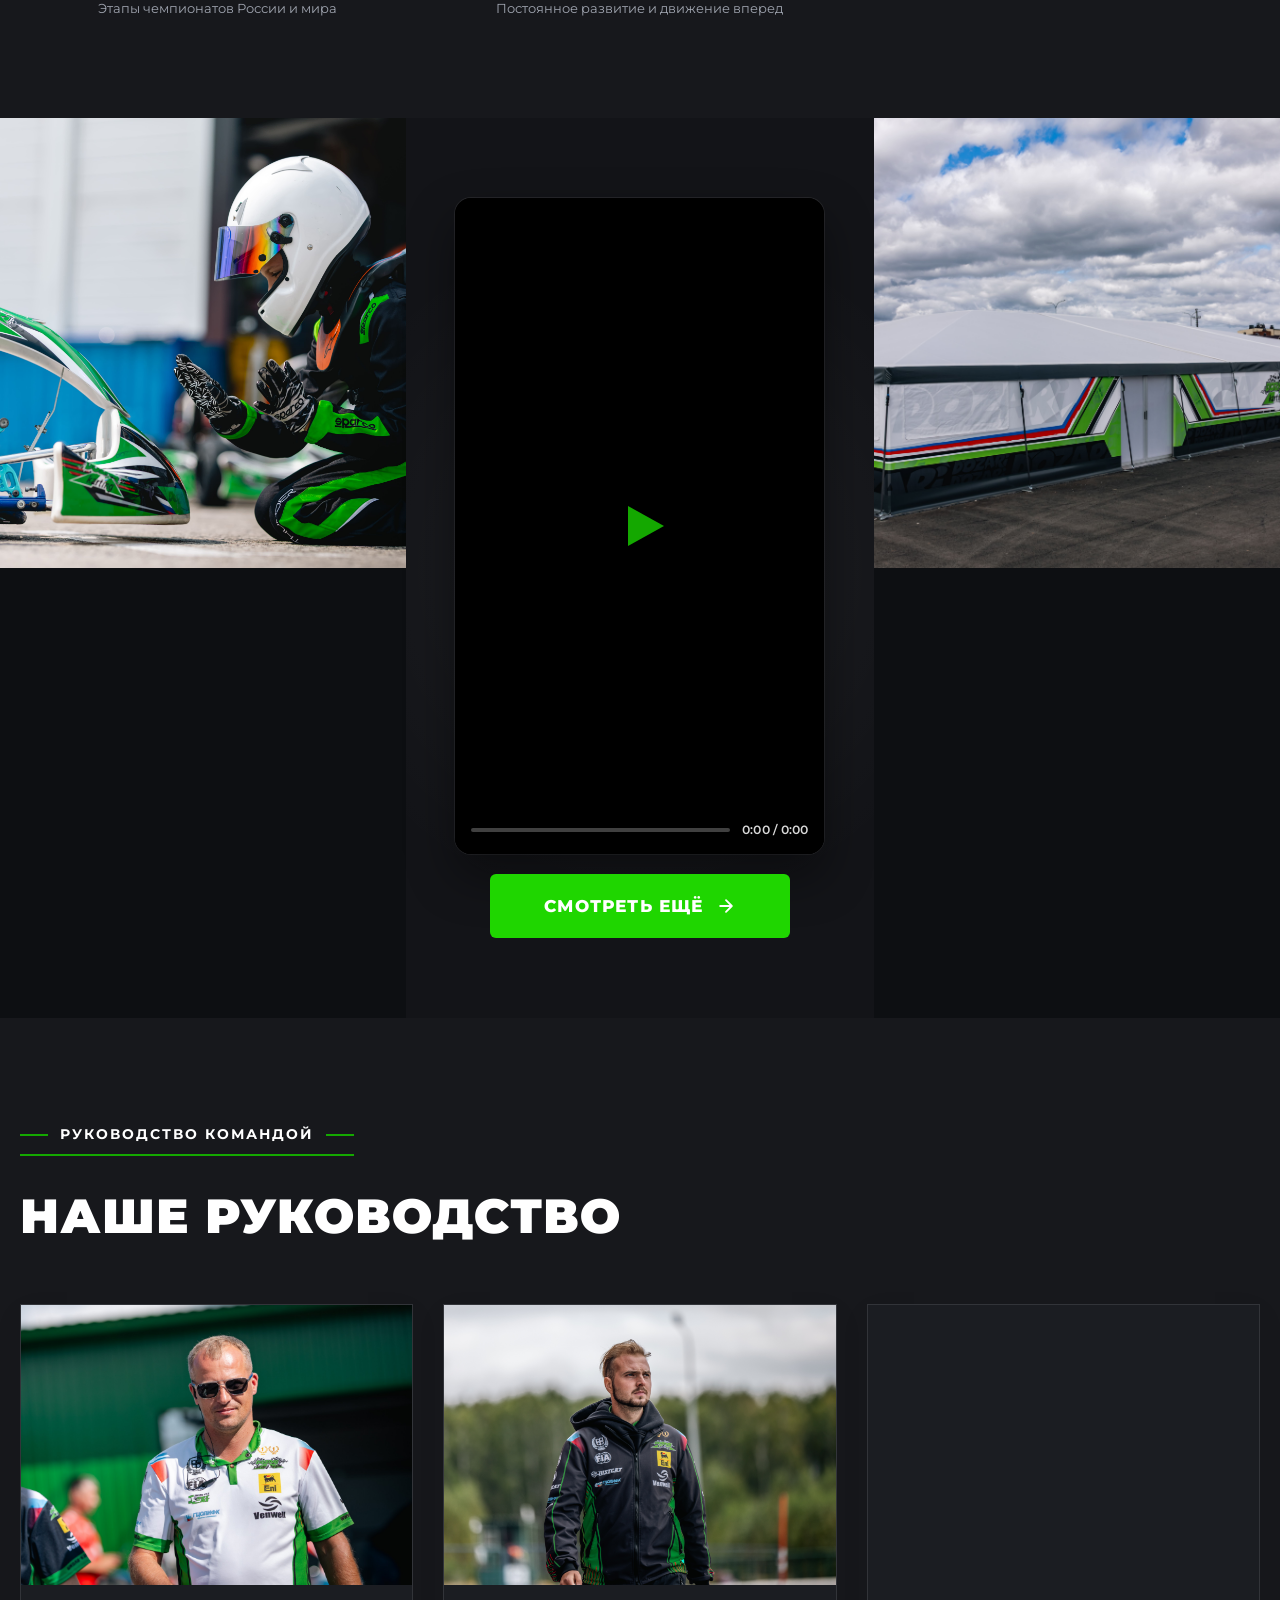
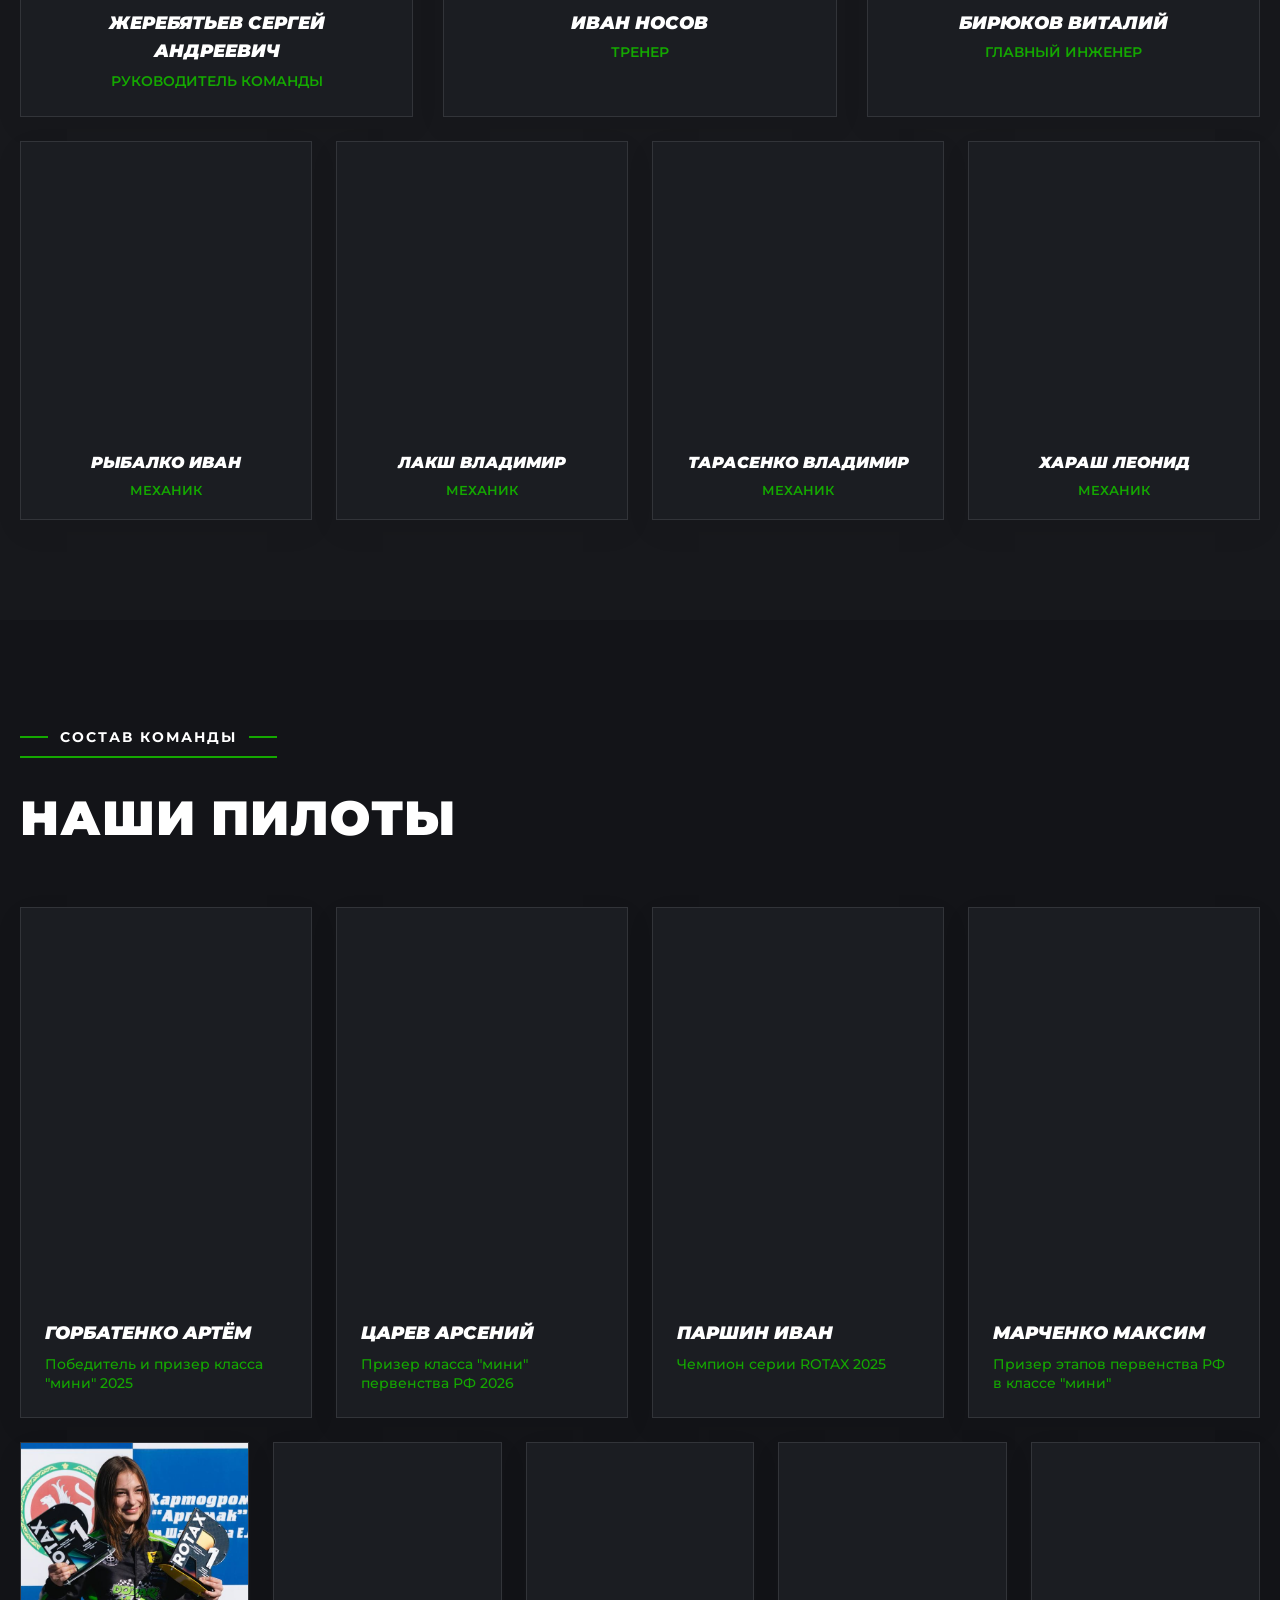
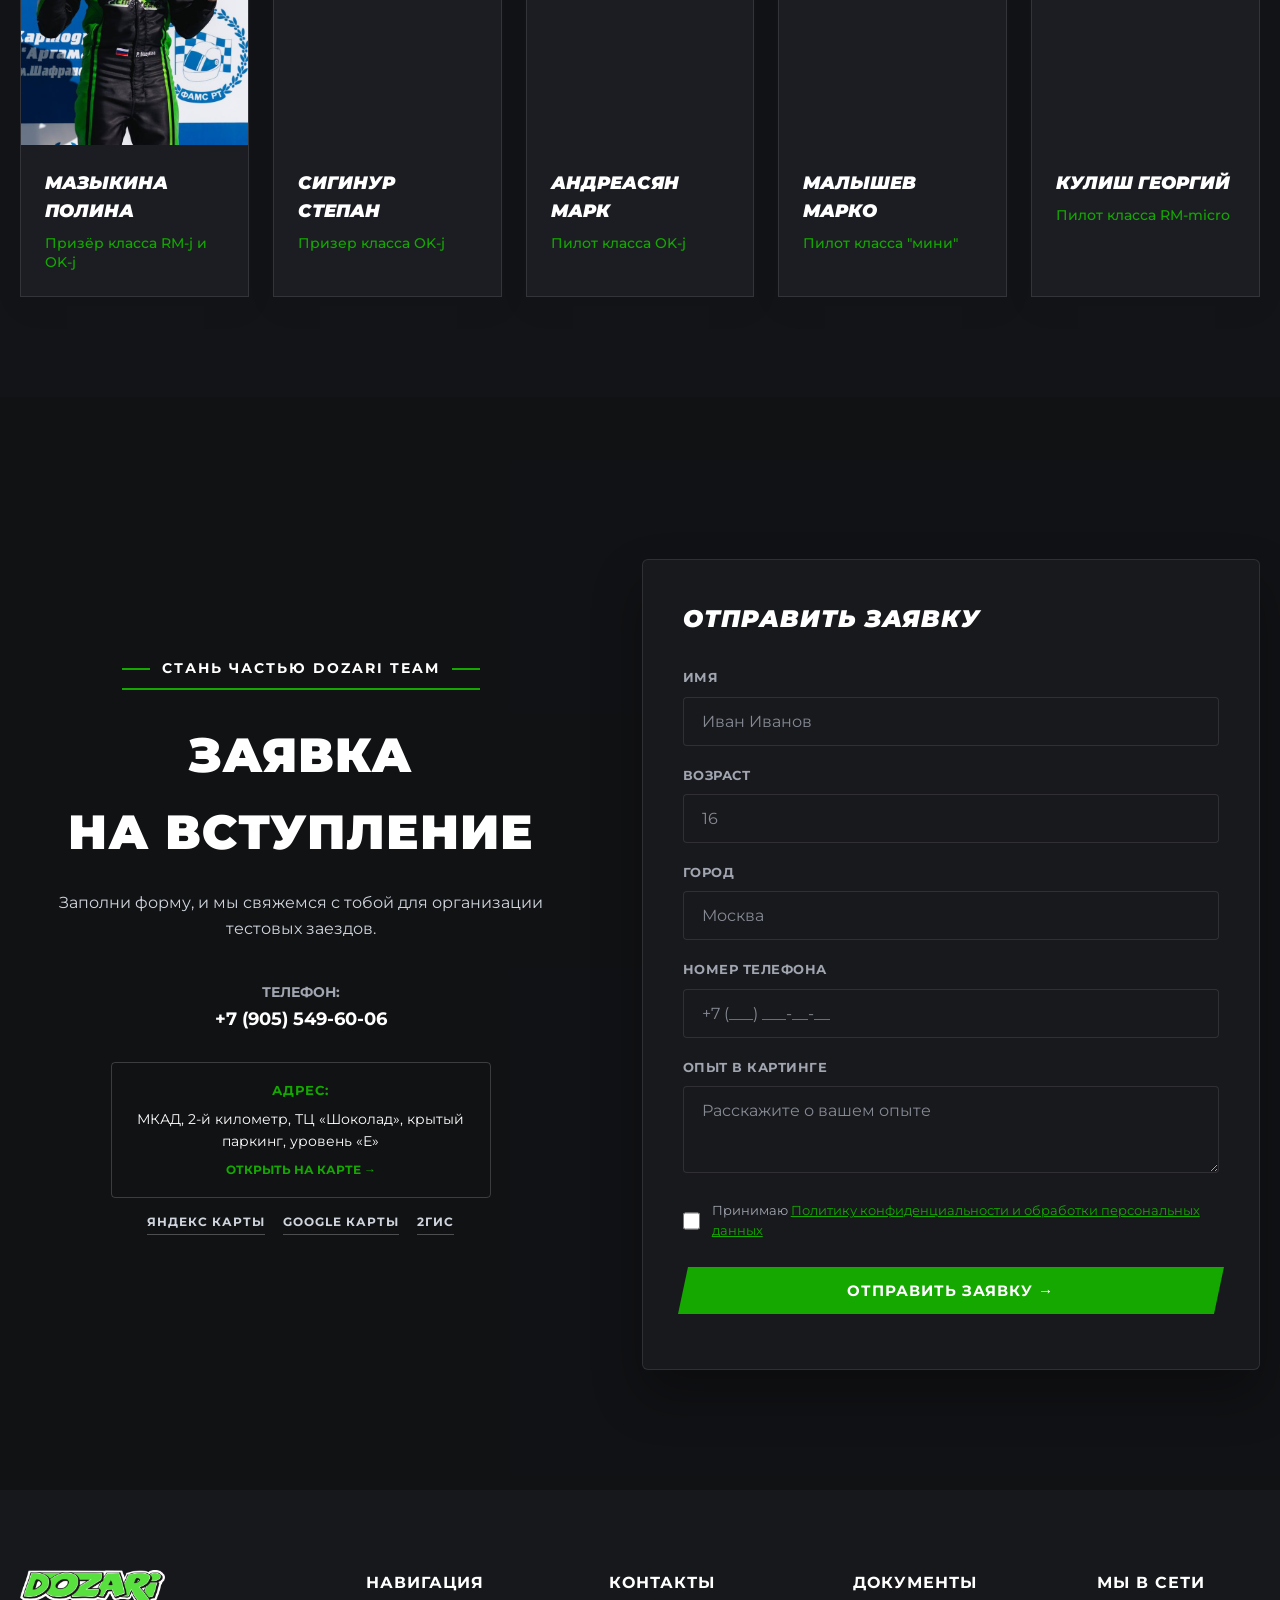
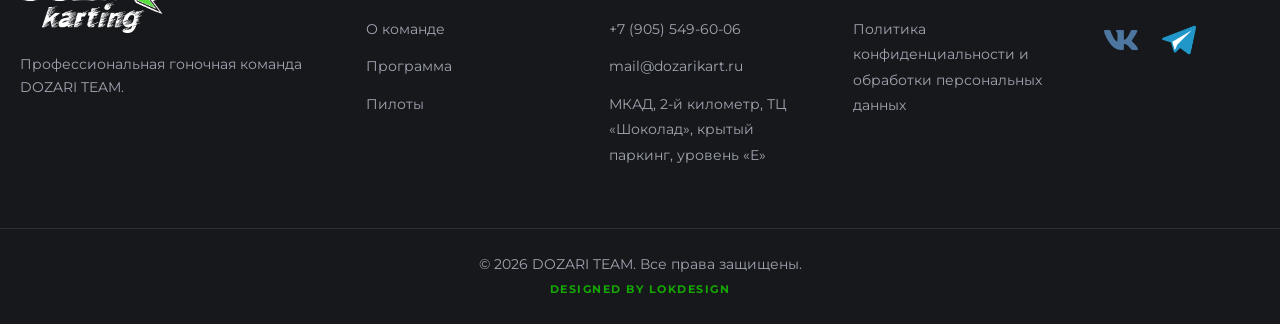
==== commit b227b47f: "Add files via upload" ====
--- a/index.html
+++ b/index.html
@@ -1,19 +1,20 @@
-<!DOCTYPE html>
+﻿<!DOCTYPE html>
 <html lang="ru" data-theme="dark">
 <head>
     <meta charset="UTF-8">
     <meta name="viewport" content="width=device-width, initial-scale=1.0">
     <title>DOZARI KARTING — Профессиональная гоночная команда</title>
-    <link rel="preconnect" href="https://fonts.googleapis.com">
-    <link rel="preconnect" href="https://fonts.gstatic.com" crossorigin>
-    <!-- Шрифты подключаем без блокировки первой отрисовки (текст сразу виден в системном шрифте, затем подменяется) -->
-    <link rel="preload" as="style" href="https://fonts.googleapis.com/css2?family=Montserrat:ital,wght@0,400;0,500;0,700;0,900;1,700;1,900&display=swap" onload="this.onload=null;this.rel='stylesheet'">
-    <noscript><link href="https://fonts.googleapis.com/css2?family=Montserrat:ital,wght@0,400;0,500;0,700;0,900;1,700;1,900&display=swap" rel="stylesheet"></noscript>
-    <!-- Критичные для первого экрана ресурсы начинаем грузить как можно раньше -->
-    <link rel="preload" as="image" href="images/fon.jpg" fetchpriority="high">
-    <link rel="preload" as="image" href="images/pilot-cutout-full.png" fetchpriority="high">
-    <link rel="preload" as="style" href="style.css">
-    <link rel="stylesheet" href="style.css">
+    <link rel="icon" type="image/png" href="images/logo_l.png">
+    <!-- Шрифты Montserrat хранятся локально и грузятся первыми (без внешних запросов) -->
+    <link rel="preload" as="font" type="font/woff2" href="fonts/montserrat-cyrillic.woff2" crossorigin>
+    <!-- Критичные ресурсы первого экрана: стили, фон и пилот максимального приоритета -->
+    <link rel="stylesheet" href="style.css" fetchpriority="high">
+    <link rel="preload" as="image" type="image/webp"
+          href="images/pilot-cutout-full.webp"
+          imagesrcset="images/pilot-cutout-800.webp 800w, images/pilot-cutout-1200.webp 1200w, images/pilot-cutout-full.webp 1600w"
+          imagesizes="(max-width: 1024px) 100vw, 70vw"
+          fetchpriority="high">
+    <link rel="preload" as="image" type="image/webp" href="images/fon.webp" fetchpriority="high">
 </head>
 <body>
 
@@ -58,7 +59,7 @@
         <section class="hero" id="hero">
             <!-- 1. Слайдер на фоне -->
             <div class="hero__slider" id="heroSlider">
-                <div class="hero__slide active" style="background-image: url('images/fon.jpg')"></div>
+                <div class="hero__slide hero__slide--fon active"></div>
             </div>
 
             <!-- 2. Легкие градиенты по краям для читаемости текста -->
@@ -79,14 +80,22 @@
             </div>
         </div>
 
-                <!-- ЦЕНТР: Пилот (PNG с прозрачностью, оптимизированный) -->
+                <!-- ЦЕНТР: Пилот (WebP с прозрачностью, PNG — резервный вариант) -->
                 <div class="hero__center">
-                    <img
-                        src="images/pilot-cutout-full.png"
-                        width="1600" height="1237"
-                        alt="Пилот команды DOZARI"
-                        fetchpriority="high"
-                        decoding="async">
+                    <picture>
+                        <source
+                            type="image/webp"
+                            srcset="images/pilot-cutout-800.webp 800w,
+                                    images/pilot-cutout-1200.webp 1200w,
+                                    images/pilot-cutout-full.webp 1600w"
+                            sizes="(max-width: 1024px) 100vw, 70vw">
+                        <img
+                            src="images/pilot-cutout-full.png"
+                            width="1600" height="1237"
+                            alt="Пилот команды DOZARI"
+                            fetchpriority="high"
+                            decoding="async">
+                    </picture>
                 </div>
 
                
@@ -126,19 +135,19 @@
                         <h3 class="phil-panel__title">Мы используем самые современные инструменты для достижения максимальных результатов:</h3>
                         <ul class="phil-list">
                             <li class="phil-list__item">
-                                <img class="phil-list__icon" src="images/icon_driver_G.png" alt="">
+                                <img class="phil-list__icon" src="images/icon_driver_G.png" width="128" height="128" alt="" loading="lazy" decoding="async" fetchpriority="low">
                                 <span class="phil-list__text">Мощные гоночные моторы</span>
                             </li>
                             <li class="phil-list__item">
-                                <img class="phil-list__icon" src="images/icon_chart_G.png" alt="">
+                                <img class="phil-list__icon" src="images/icon_chart_G.png" width="128" height="128" alt="" loading="lazy" decoding="async" fetchpriority="low">
                                 <span class="phil-list__text">Новейшие итальянские шасси</span>
                             </li>
                             <li class="phil-list__item">
-                                <img class="phil-list__icon" src="images/icon_wrench_G.png" alt="">
+                                <img class="phil-list__icon" src="images/icon_wrench_G.png" width="128" height="128" alt="" loading="lazy" decoding="async" fetchpriority="low">
                                 <span class="phil-list__text">Профессиональная техническая подготовка</span>
                             </li>
                             <li class="phil-list__item">
-                                <img class="phil-list__icon" src="images/icon_kart_G.png" alt="">
+                                <img class="phil-list__icon" src="images/icon_kart_G.png" width="512" height="512" alt="" loading="lazy" decoding="async" fetchpriority="low">
                                 <span class="phil-list__text">Опытная команда и проверенная гоночная стратегия</span>
                             </li>
                         </ul>
@@ -152,19 +161,19 @@
                                 <span class="phil-wreaths__label"><i class="phil-dot phil-dot--gold"></i>4 золота</span>
                                 <div class="phil-wreaths__items">
                                     <div class="phil-wreath__wrapper">
-                                        <img class="phil-wreath" src="images/gold.png" width="160" height="160" alt="" aria-hidden="true" loading="lazy" decoding="async">
+                                        <img class="phil-wreath" src="images/gold.png" width="160" height="160" alt="" aria-hidden="true" loading="lazy" decoding="async" fetchpriority="low">
                                         <span class="phil-wreath__year">2016</span>
                                     </div>
                                     <div class="phil-wreath__wrapper">
-                                        <img class="phil-wreath" src="images/gold.png" width="160" height="160" alt="" aria-hidden="true" loading="lazy" decoding="async">
+                                        <img class="phil-wreath" src="images/gold.png" width="160" height="160" alt="" aria-hidden="true" loading="lazy" decoding="async" fetchpriority="low">
                                         <span class="phil-wreath__year">2017</span>
                                     </div>
                                     <div class="phil-wreath__wrapper">
-                                        <img class="phil-wreath" src="images/gold.png" width="160" height="160" alt="" aria-hidden="true" loading="lazy" decoding="async">
+                                        <img class="phil-wreath" src="images/gold.png" width="160" height="160" alt="" aria-hidden="true" loading="lazy" decoding="async" fetchpriority="low">
                                         <span class="phil-wreath__year">2024</span>
                                     </div>
                                     <div class="phil-wreath__wrapper">
-                                        <img class="phil-wreath" src="images/gold.png" width="160" height="160" alt="" aria-hidden="true" loading="lazy" decoding="async">
+                                        <img class="phil-wreath" src="images/gold.png" width="160" height="160" alt="" aria-hidden="true" loading="lazy" decoding="async" fetchpriority="low">
                                         <span class="phil-wreath__year">2025</span>
                                     </div>
                                 </div>
@@ -173,15 +182,15 @@
                                 <span class="phil-wreaths__label"><i class="phil-dot phil-dot--silver"></i>3 серебра</span>
                                 <div class="phil-wreaths__items">
                                     <div class="phil-wreath__wrapper">
-                                        <img class="phil-wreath" src="images/silver.png" width="160" height="160" alt="" aria-hidden="true" loading="lazy" decoding="async">
+                                        <img class="phil-wreath" src="images/silver.png" width="160" height="160" alt="" aria-hidden="true" loading="lazy" decoding="async" fetchpriority="low">
                                         <span class="phil-wreath__year">2016</span>
                                     </div>
                                     <div class="phil-wreath__wrapper">
-                                        <img class="phil-wreath" src="images/silver.png" width="160" height="160" alt="" aria-hidden="true" loading="lazy" decoding="async">
+                                        <img class="phil-wreath" src="images/silver.png" width="160" height="160" alt="" aria-hidden="true" loading="lazy" decoding="async" fetchpriority="low">
                                         <span class="phil-wreath__year">2017</span>
                                     </div>
                                     <div class="phil-wreath__wrapper">
-                                        <img class="phil-wreath" src="images/silver.png" width="160" height="160" alt="" aria-hidden="true" loading="lazy" decoding="async">
+                                        <img class="phil-wreath" src="images/silver.png" width="160" height="160" alt="" aria-hidden="true" loading="lazy" decoding="async" fetchpriority="low">
                                         <span class="phil-wreath__year">2023</span>
                                     </div>
                                 </div>
@@ -190,7 +199,7 @@
                                 <span class="phil-wreaths__label"><i class="phil-dot phil-dot--bronze"></i>1 бронза</span>
                                 <div class="phil-wreaths__items">
                                     <div class="phil-wreath__wrapper">
-                                        <img class="phil-wreath" src="images/bronze.png" width="160" height="160" alt="" aria-hidden="true" loading="lazy" decoding="async">
+                                        <img class="phil-wreath" src="images/bronze.png" width="160" height="160" alt="" aria-hidden="true" loading="lazy" decoding="async" fetchpriority="low">
                                         <span class="phil-wreath__year">2018</span>
                                     </div>
                                 </div>
@@ -243,14 +252,14 @@
                         <h2><span>ВЕСЬ</span><span>ГОНОЧНЫЙ</span><span class="accent-green">ПРОЦЕСС</span></h2>
                     </div>
                     <div class="program__image-banner">
-                        <img src="images/drive.jpg" width="1600" height="1067" alt="Гонка" loading="lazy" decoding="async">
+                        <img src="images/drive.jpg" width="1600" height="1067" alt="Гонка" loading="lazy" decoding="async" fetchpriority="low">
                     </div>
                 </div>
                 <div class="program__layout">
                     <div class="program__steps-grid">
                         <div class="program-step">
                             <div class="program-step__icon-box">
-                                <img src="images/icon_helmet.png" alt="Тренировки" class="program-step__png">
+                                <img src="images/icon_helmet.png" width="128" height="128" alt="Тренировки" class="program-step__png" loading="lazy" decoding="async" fetchpriority="low">
                             </div>
                             <div class="program-step__content-inner">
                                 <h3>ТРЕНИРОВКИ</h3>
@@ -259,7 +268,7 @@
                         </div>
                         <div class="program-step">
                             <div class="program-step__icon-box">
-                                <img src="images/icon_chart.png" alt="Анализ" class="program-step__png">
+                                <img src="images/icon_chart.png" width="128" height="128" alt="Анализ" class="program-step__png" loading="lazy" decoding="async" fetchpriority="low">
                             </div>
                             <div class="program-step__content-inner">
                                 <h3>АНАЛИЗ</h3>
@@ -268,7 +277,7 @@
                         </div>
                         <div class="program-step">
                             <div class="program-step__icon-box">
-                                <img src="images/icon_wrench.png" alt="Подготовка" class="program-step__png">
+                                <img src="images/icon_wrench.png" width="128" height="128" alt="Подготовка" class="program-step__png" loading="lazy" decoding="async" fetchpriority="low">
                             </div>
                             <div class="program-step__content-inner">
                                 <h3>ПОДГОТОВКА</h3>
@@ -277,7 +286,7 @@
                         </div>
                         <div class="program-step">
                             <div class="program-step__icon-box">
-                                <img src="images/icon_driver.png" alt="Соревнования" class="program-step__png">
+                                <img src="images/icon_driver.png" width="128" height="128" alt="Соревнования" class="program-step__png" loading="lazy" decoding="async" fetchpriority="low">
                             </div>
                             <div class="program-step__content-inner">
                                 <h3>СОРЕВНОВАНИЯ</h3>
@@ -286,7 +295,7 @@
                         </div>
                         <div class="program-step">
                             <div class="program-step__icon-box">
-                                <img src="images/icon_kart.png" alt="Рост" class="program-step__png">
+                                <img src="images/icon_kart.png" width="512" height="512" alt="Рост" class="program-step__png" loading="lazy" decoding="async" fetchpriority="low">
                             </div>
                             <div class="program-step__content-inner">
                                 <h3>РОСТ</h3>
@@ -305,10 +314,10 @@
                     <!-- Левая колонка превью -->
                     <div class="video-gallery__thumbs video-gallery__thumbs--left">
                         <button class="video-gallery__thumb" data-src="images/cart.jpg" data-poster="images/cart.jpg" aria-label="Превью 1">
-                            <img src="images/cart.jpg" alt="" loading="lazy" decoding="async" width="400" height="267">
+                            <img src="images/cart.jpg" alt="" loading="lazy" decoding="async" fetchpriority="low" width="400" height="267">
                         </button>
                         <button class="video-gallery__thumb" data-src="images/slide1.jpg" data-poster="images/slide1.jpg" aria-label="Превью 2">
-                            <img src="images/slide1.jpg" alt="" loading="lazy" decoding="async" width="400" height="267">
+                            <img src="images/slide1.jpg" alt="" loading="lazy" decoding="async" fetchpriority="low" width="400" height="267">
                         </button>
                     </div>
                     
@@ -319,8 +328,8 @@
                                 class="video-gallery__media" 
                                 id="videoPlayer"
                                 src="images/video.mp4" 
-                                poster="images/video-poster.jpg"
-                                preload="metadata"
+                                data-poster="images/video-poster.webp"
+                                preload="none"
                                 playsinline>
                             </video>
 
@@ -359,10 +368,10 @@
                     <!-- Правая колонка превью -->
                     <div class="video-gallery__thumbs video-gallery__thumbs--right">
                         <button class="video-gallery__thumb" data-src="images/slide2.jpg" data-poster="images/slide2.jpg" aria-label="Превью 3">
-                            <img src="images/slide2.jpg" alt="" loading="lazy" decoding="async" width="400" height="267">
+                            <img src="images/slide2.jpg" alt="" loading="lazy" decoding="async" fetchpriority="low" width="400" height="267">
                         </button>
                         <button class="video-gallery__thumb" data-src="images/slide3.jpg" data-poster="images/slide3.jpg" aria-label="Превью 4">
-                            <img src="images/slide3.jpg" alt="" loading="lazy" decoding="async" width="400" height="267">
+                            <img src="images/slide3.jpg" alt="" loading="lazy" decoding="async" fetchpriority="low" width="400" height="267">
                         </button>
                     </div>
                 </div>
@@ -379,7 +388,7 @@
                 <div class="management__grid">
                     <div class="management-card">
                         <div class="management-card__img">
-                            <img src="images/sergey_andreevich.jpg" width="800" height="533" alt="Владелец" loading="lazy" decoding="async">
+                            <img src="images/sergey_andreevich.jpg" width="800" height="533" alt="Владелец" loading="lazy" decoding="async" fetchpriority="low">
                         </div>
                         <div class="management-card__content">
                             <h3>ЖЕРЕБЯТЬЕВ СЕРГЕЙ АНДРЕЕВИЧ</h3>
@@ -388,7 +397,7 @@
                     </div>
                     <div class="management-card">
                         <div class="management-card__img">
-                            <img src="images/ivan_nosov.jpg" width="800" height="534" alt="Тренер" loading="lazy" decoding="async">
+                            <img src="images/ivan_nosov.jpg" width="800" height="534" alt="Тренер" loading="lazy" decoding="async" fetchpriority="low">
                         </div>
                         <div class="management-card__content">
                             <h3>ИВАН НОСОВ</h3>
@@ -397,7 +406,7 @@
                     </div>
                     <div class="management-card">
                         <div class="management-card__img">
-                            <img src="images/vitaly_eduarovich.jpg" width="800" height="533" alt="Главный тренер" loading="lazy" decoding="async">
+                            <img src="images/vitaly_eduarovich.jpg" width="800" height="533" alt="Главный тренер" loading="lazy" decoding="async" fetchpriority="low">
                         </div>
                         <div class="management-card__content">
                             <h3>БИРЮКОВ ВИТАЛИЙ</h3>
@@ -410,7 +419,7 @@
                 <div class="management__grid management__grid--mechanics">
                     <div class="management-card management-card--mechanic">
                         <div class="management-card__img">
-                            <img src="images/ribalko_ivan.jpg" width="900" height="600" alt="Механик" loading="lazy" decoding="async">
+                            <img src="images/ribalko_ivan.jpg" width="900" height="600" alt="Механик" loading="lazy" decoding="async" fetchpriority="low">
                         </div>
                         <div class="management-card__content">
                             <h3>РЫБАЛКО ИВАН</h3>
@@ -419,7 +428,7 @@
                     </div>
                     <div class="management-card management-card--mechanic">
                         <div class="management-card__img">
-                            <img src="images/laksh_vladimir.jpg" width="900" height="600" alt="Механик" loading="lazy" decoding="async">
+                            <img src="images/laksh_vladimir.jpg" width="900" height="600" alt="Механик" loading="lazy" decoding="async" fetchpriority="low">
                         </div>
                         <div class="management-card__content">
                             <h3>ЛАКШ ВЛАДИМИР</h3>
@@ -428,7 +437,7 @@
                     </div>
                     <div class="management-card management-card--mechanic">
                         <div class="management-card__img">
-                            <img src="images/tarasenko_vladimir.jpg" width="900" height="600" alt="Механик" loading="lazy" decoding="async">
+                            <img src="images/tarasenko_vladimir.jpg" width="900" height="600" alt="Механик" loading="lazy" decoding="async" fetchpriority="low">
                         </div>
                         <div class="management-card__content">
                             <h3>ТАРАСЕНКО ВЛАДИМИР</h3>
@@ -437,7 +446,7 @@
                     </div>
                     <div class="management-card management-card--mechanic">
                         <div class="management-card__img">
-                            <img src="images/harash_leonid.jpg" width="853" height="1280" alt="Механик" loading="lazy" decoding="async">
+                            <img src="images/harash_leonid.jpg" width="853" height="1280" alt="Механик" loading="lazy" decoding="async" fetchpriority="low">
                         </div>
                         <div class="management-card__content">
                             <h3>ХАРАШ ЛЕОНИД</h3>
@@ -458,7 +467,7 @@
                 <div class="athletes__grid">
                     <div class="athlete-card">
                         <div class="athlete-card__img">
-                            <img src="images/artgor.jpg" width="900" height="600" alt="Пилот" loading="lazy" decoding="async">
+                            <img src="images/artgor.jpg" width="900" height="600" alt="Пилот" loading="lazy" decoding="async" fetchpriority="low">
                         </div>
                         <div class="athlete-card__content">
                             <h3>ГОРБАТЕНКО АРТЁМ</h3>
@@ -467,7 +476,7 @@
                     </div>
                     <div class="athlete-card">
                         <div class="athlete-card__img">
-                            <img src="images/arscar.jpg" width="853" height="853" alt="Пилот" loading="lazy" decoding="async">
+                            <img src="images/arscar.jpg" width="853" height="853" alt="Пилот" loading="lazy" decoding="async" fetchpriority="low">
                         </div>
                         <div class="athlete-card__content">
                             <h3>ЦАРЕВ АРСЕНИЙ</h3>
@@ -476,7 +485,7 @@
                     </div>
                     <div class="athlete-card">
                         <div class="athlete-card__img">
-                            <img src="images/ivapar.jpg" width="900" height="600" alt="Пилот" loading="lazy" decoding="async">
+                            <img src="images/ivapar.jpg" width="900" height="600" alt="Пилот" loading="lazy" decoding="async" fetchpriority="low">
                         </div>
                         <div class="athlete-card__content">
                             <h3>ПАРШИН ИВАН</h3>
@@ -485,7 +494,7 @@
                     </div>
                     <div class="athlete-card">
                         <div class="athlete-card__img">
-                            <img src="images/makmar.jpg" width="900" height="599" alt="Пилот" loading="lazy" decoding="async">
+                            <img src="images/makmar.jpg" width="900" height="599" alt="Пилот" loading="lazy" decoding="async" fetchpriority="low">
                         </div>
                         <div class="athlete-card__content">
                             <h3>МАРЧЕНКО МАКСИМ</h3>
@@ -494,7 +503,7 @@
                     </div>
                     <div class="athlete-card">
                         <div class="athlete-card__img">
-                            <img src="images/mazpol.jpg" width="900" height="600" alt="Пилот" loading="lazy" decoding="async">
+                            <img src="images/mazpol.jpg" width="900" height="600" alt="Пилот" loading="lazy" decoding="async" fetchpriority="low">
                         </div>
                         <div class="athlete-card__content">
                             <h3>МАЗЫКИНА ПОЛИНА</h3>
@@ -503,7 +512,7 @@
                     </div>
                     <div class="athlete-card">
                         <div class="athlete-card__img">
-                            <img src="images/stesig.jpg" width="900" height="600" alt="Пилот" loading="lazy" decoding="async">
+                            <img src="images/stesig.jpg" width="900" height="600" alt="Пилот" loading="lazy" decoding="async" fetchpriority="low">
                         </div>
                         <div class="athlete-card__content">
                             <h3>СИГИНУР СТЕПАН</h3>
@@ -512,7 +521,7 @@
                     </div>
                     <div class="athlete-card">
                         <div class="athlete-card__img">
-                            <img src="images/marand.jpg" width="594" height="781" alt="Пилот" loading="lazy" decoding="async">
+                            <img src="images/marand.jpg" width="594" height="781" alt="Пилот" loading="lazy" decoding="async" fetchpriority="low">
                         </div>
                         <div class="athlete-card__content">
                             <h3>АНДРЕАСЯН МАРК</h3>
@@ -521,7 +530,7 @@
                     </div>
                     <div class="athlete-card">
                         <div class="athlete-card__img">
-                            <img src="images/malmar.jpg" width="853" height="853" alt="Пилот" loading="lazy" decoding="async">
+                            <img src="images/malmar.jpg" width="853" height="853" alt="Пилот" loading="lazy" decoding="async" fetchpriority="low">
                         </div>
                         <div class="athlete-card__content">
                             <h3>МАЛЫШЕВ МАРКО</h3>
@@ -530,7 +539,7 @@
                     </div>
                     <div class="athlete-card">
                         <div class="athlete-card__img">
-                            <img src="images/kulgeo.jpg" width="853" height="853" alt="Пилот" loading="lazy" decoding="async">
+                            <img src="images/kulgeo.jpg" width="853" height="853" alt="Пилот" loading="lazy" decoding="async" fetchpriority="low">
                         </div>
                         <div class="athlete-card__content">
                             <h3>КУЛИШ ГЕОРГИЙ</h3>
@@ -572,11 +581,11 @@
                     </div>
 
                     <div class="contacts__form-container">
-                        <form class="form" id="applicationForm">
+                        <form class="form" id="applicationForm" action="mail.php" method="post">
                             <h3>ОТПРАВИТЬ ЗАЯВКУ</h3>
                             <div class="form__group">
                                 <label for="userName">Имя</label>
-                                <input type="text" id="userName" name="name" required placeholder="Иван Иванов">
+                                <input type="text" id="userName" name="name" required maxlength="100" placeholder="Иван Иванов">
                             </div>
                             <div class="form__group">
                                 <label for="userAge">Возраст</label>
@@ -584,16 +593,21 @@
                             </div>
                             <div class="form__group">
                                 <label for="userCity">Город</label>
-                                <input type="text" id="userCity" name="city" required placeholder="Москва">
+                                <input type="text" id="userCity" name="city" required maxlength="100" placeholder="Москва">
                             </div>
                             <div class="form__group">
                                 <label for="userPhone">Номер телефона</label>
-                                <input type="tel" id="userPhone" name="phone" required placeholder="+7 (___) ___-__-__">
+                                <input type="tel" id="userPhone" name="phone" required maxlength="25" placeholder="+7 (___) ___-__-__">
                             </div>
                             <div class="form__group">
                                 <label for="userExp">Опыт в картинге</label>
-                                <textarea id="userExp" name="experience" rows="3" placeholder="Расскажите о вашем опыте"></textarea>
-                            </div>
+                                <textarea id="userExp" name="experience" rows="3" maxlength="2000" placeholder="Расскажите о вашем опыте"></textarea>
+                            </div>
+                            <div class="form__hp" aria-hidden="true">
+                                <label for="userWebsite">Сайт</label>
+                                <input type="text" id="userWebsite" name="website" tabindex="-1" autocomplete="off">
+                            </div>
+                            <input type="hidden" name="form_started" id="formStarted" value="">
                             <div class="form__checkbox-group">
                                 <input type="checkbox" id="privacyPolicy" name="privacy" required>
                                 <label for="privacyPolicy">Принимаю <a href="policy.html">Политику конфиденциальности и обработки персональных данных</a></label>
@@ -612,8 +626,8 @@
         <div class="container footer__container">
             <div class="footer__col">
                 <a href="#" class="logo" aria-label="DOZARI TEAM">
-                    <img src="images/logo_l.png" width="400" height="174" alt="DOZARI TEAM" class="logo__image logo__image--light">
-                    <img src="images/logo_b.png" width="400" height="174" alt="" aria-hidden="true" class="logo__image logo__image--dark">
+                    <img src="images/logo_l.png" width="400" height="174" alt="DOZARI TEAM" class="logo__image logo__image--light" loading="lazy" decoding="async" fetchpriority="low">
+                    <img src="images/logo_b.png" width="400" height="174" alt="" aria-hidden="true" class="logo__image logo__image--dark" loading="lazy" decoding="async" fetchpriority="low">
                 </a>
                 <p class="footer__desc">Профессиональная гоночная команда DOZARI TEAM.</p>
             </div>
@@ -643,10 +657,10 @@
                 <h4>Мы в сети</h4>
                 <div class="footer__socials">
                     <a class="footer__social-link" href="https://vk.ru/dozarikart" target="_blank" rel="noopener noreferrer" aria-label="DOZARI TEAM во ВКонтакте" title="ВКонтакте">
-                        <img src="images/vk.png" alt="" class="social-icon">
+                        <img src="images/vk.png" width="128" height="128" alt="" class="social-icon" loading="lazy" decoding="async" fetchpriority="low">
                     </a>
                     <a class="footer__social-link" href="https://t.me/dozarikart" target="_blank" rel="noopener noreferrer" aria-label="DOZARI TEAM в Telegram" title="Telegram">
-                        <img src="images/telegram.png" alt="" class="social-icon">
+                        <img src="images/telegram.png" width="128" height="128" alt="" class="social-icon" loading="lazy" decoding="async" fetchpriority="low">
                     </a>
                 </div>
             </div>
--- a/style.css
+++ b/style.css
@@ -1,3 +1,48 @@
+/* ==========================================================================
+   MONTSERRAT — локальные вариативные шрифты (без внешних запросов к Google)
+   Подключены только нужные подмножества: кириллица + латиница.
+   ========================================================================== */
+
+/* Кириллица — основной шрифт первого экрана */
+@font-face {
+    font-family: 'Montserrat';
+    font-style: normal;
+    font-weight: 100 900;
+    font-display: swap;
+    src: url('fonts/montserrat-cyrillic.woff2') format('woff2');
+    unicode-range: U+0301, U+0400-045F, U+0490-0491, U+04B0-04B1, U+2116;
+}
+
+/* Латиница — цифры, латинские символы, пунктуация */
+@font-face {
+    font-family: 'Montserrat';
+    font-style: normal;
+    font-weight: 100 900;
+    font-display: swap;
+    src: url('fonts/montserrat-latin.woff2') format('woff2');
+    unicode-range: U+0000-00FF, U+0131, U+0152-0153, U+02BB-02BC, U+02C6, U+02DA, U+02DC, U+0304, U+0308, U+0329, U+2000-206F, U+20AC, U+2122, U+2191, U+2193, U+2212, U+2215, U+FEFF, U+FFFD;
+}
+
+/* Кириллический курсив */
+@font-face {
+    font-family: 'Montserrat';
+    font-style: italic;
+    font-weight: 100 900;
+    font-display: swap;
+    src: url('fonts/montserrat-cyrillic-italic.woff2') format('woff2');
+    unicode-range: U+0301, U+0400-045F, U+0490-0491, U+04B0-04B1, U+2116;
+}
+
+/* Латинский курсив */
+@font-face {
+    font-family: 'Montserrat';
+    font-style: italic;
+    font-weight: 100 900;
+    font-display: swap;
+    src: url('fonts/montserrat-latin-italic.woff2') format('woff2');
+    unicode-range: U+0000-00FF, U+0131, U+0152-0153, U+02BB-02BC, U+02C6, U+02DA, U+02DC, U+0304, U+0308, U+0329, U+2000-206F, U+20AC, U+2122, U+2191, U+2193, U+2212, U+2215, U+FEFF, U+FFFD;
+}
+
 :root {
     --bg-primary: #121316;
     --bg-secondary: #18191d;
@@ -406,10 +451,13 @@
     opacity: 0;
     transition: opacity 1.5s ease-in-out;
 }
-.hero__slide:nth-child(1) { background-image: url('images/slide1.jpg'); }
-.hero__slide:nth-child(2) { background-image: url('images/slide2.jpg'); }
-.hero__slide:nth-child(3) { background-image: url('images/slide3.jpg'); }
-.hero__slide:nth-child(4) { background-image: url('images/slide4.jpg'); }
+.hero__slide--fon {
+    background-image: url('images/fon.jpg');
+    background-image: image-set(
+        url('images/fon.webp') type('image/webp'),
+        url('images/fon.jpg') type('image/jpeg')
+    );
+}
 .hero__slide.active { opacity: 1; }
 
 /* Градиенты делаем чуть шире, чтобы они красиво перекрывали края */
@@ -1464,10 +1512,21 @@
     position: absolute;
     inset: 0;
     content: '';
-    background: url('images/Russia.png') center / cover no-repeat;
+    background-position: center;
+    background-size: cover;
+    background-repeat: no-repeat;
     opacity: 0.04;
     z-index: 0;
     pointer-events: none;
+}
+
+/* Декор грузится при приближении к секции — класс ставит script.js */
+.video-gallery.is-bg-ready::before {
+    background-image: url('images/Russia.png');
+    background-image: image-set(
+        url('images/Russia-small.webp') type('image/webp'),
+        url('images/Russia.png') type('image/png')
+    );
 }
 
 /* Desktop (PC) — 3 columns, side photos fill their full blocks */
@@ -1551,13 +1610,13 @@
     overflow: hidden;
     background: #000;
     box-shadow: 
-        0 40px 100px rgba(0,0,0,0.6),
+        0 22px 48px rgba(0,0,0,0.42),
         0 0 0 1px rgba(255,255,255,0.08),
         inset 0 1px 0 rgba(255,255,255,0.04);
-    /* Vertical video 9:16 (704×1280) — never taller than 88vh */
+    /* Vertical video 9:16 (704×1280) — never taller than 88vh (минус место под кнопку) */
     aspect-ratio: 9 / 16;
-    width: min(100%, calc(88vh * 9 / 16), 620px);
-    max-height: 88vh;
+    width: min(100%, calc((88vh - 100px) * 9 / 16), 620px);
+    max-height: calc(88vh - 100px);
     margin: 0 auto;
 }
 
@@ -1722,6 +1781,65 @@
     display: none !important;
 }
 
+/* CTA — «Смотреть ещё» под видео (яркая, крупная, легко нажать) */
+.video-gallery__cta {
+    position: relative;
+    z-index: 10;
+    display: inline-flex;
+    align-items: center;
+    justify-content: center;
+    gap: 12px;
+    margin-top: 20px;
+    padding: 20px 54px;
+    min-height: 64px;
+    background-color: #1fd600;
+    background-image: none;
+    color: #ffffff;
+    font-family: var(--font-main);
+    font-weight: 800;
+    font-size: 1.08rem;
+    line-height: 1;
+    text-transform: uppercase;
+    letter-spacing: 1.2px;
+    text-decoration: none;
+    white-space: nowrap;
+    border: none;
+    border-radius: 6px;
+    cursor: pointer;
+    box-shadow: none;
+    transition: var(--transition);
+}
+
+.video-gallery__cta span {
+    display: inline-block;
+}
+
+.video-gallery__cta-icon {
+    flex: 0 0 auto;
+    width: 20px;
+    height: 20px;
+    transition: transform var(--transition);
+}
+
+.video-gallery__cta:hover {
+    background-color: #2bea00;
+    transform: translateY(-2px);
+    box-shadow: none;
+}
+
+.video-gallery__cta:hover .video-gallery__cta-icon {
+    transform: translateX(3px);
+}
+
+.video-gallery__cta:active {
+    transform: translateY(0);
+}
+
+.video-gallery__cta:focus-visible {
+    outline: 2px solid #2ae600;
+    outline-offset: 3px;
+}
+
 /* ==========================================================================
    LAPTOP — 1025–1365px · 3 columns, photos fill blocks, smaller video
    ========================================================================== */
@@ -1736,8 +1854,8 @@
     }
 
     .video-gallery__frame {
-        width: min(100%, calc(84vh * 9 / 16), 520px);
-        max-height: 84vh;
+        width: min(100%, calc((84vh - 100px) * 9 / 16), 520px);
+        max-height: calc(84vh - 100px);
     }
 
     .video-gallery__play-btn {
@@ -1760,8 +1878,8 @@
     }
 
     .video-gallery__frame {
-        width: min(100%, calc(80vh * 9 / 16), 430px);
-        max-height: 80vh;
+        width: min(100%, calc((80vh - 96px) * 9 / 16), 430px);
+        max-height: calc(80vh - 96px);
         border-radius: 12px;
     }
 
@@ -1807,26 +1925,32 @@
     }
 
     .video-gallery__main {
+        position: relative;
         padding: 0;
         background: #000;
     }
 
     .video-gallery__frame {
+        display: flex;
+        align-items: center;
+        justify-content: center;
         width: 100%;
         max-width: 100%;
-        height: 100vh;
-        height: 100svh;
-        max-height: 100vh;
-        max-height: 100svh;
+        height: calc(100vh - 96px);
+        height: calc(100svh - 96px);
+        max-height: calc(100vh - 96px);
+        max-height: calc(100svh - 96px);
         aspect-ratio: auto;
         border-radius: 0;
         box-shadow: none;
     }
 
+    /* Вертикальное видео 9:16 показываем целиком, без обрезки по краям */
     .video-gallery__media {
         width: 100%;
         height: 100%;
-        object-fit: cover;
+        object-fit: contain;
+        object-position: center;
     }
 
     .video-gallery__play-btn {
@@ -1843,6 +1967,15 @@
     .video-gallery__time {
         font-size: 11px;
     }
+
+    /* Кнопка под видео — в потоке, по центру, не конфликтует с промо-стикером */
+    .video-gallery__cta {
+        position: relative;
+        margin: 16px auto 0;
+        padding: 17px 38px;
+        min-height: 60px;
+        font-size: 1rem;
+    }
 }
 
 @media (max-width: 480px) {
@@ -1853,6 +1986,15 @@
 
     .video-gallery__controls {
         padding: 40px 12px max(12px, env(safe-area-inset-bottom));
+    }
+
+    .video-gallery__cta {
+        align-self: flex-start;
+        margin: 16px 0 0 20px;
+        padding: 16px 26px;
+        min-height: 56px;
+        font-size: 0.95rem;
+        letter-spacing: 1px;
     }
 }
 
@@ -2044,10 +2186,19 @@
 .contacts {
     position: relative;
     padding: 120px 0;
+    background-color: var(--bg-contrast);
     background-size: cover;
     background-position: center;
+    color: #ffffff;
+}
+
+/* Фон заявки грузится после второго блока — класс ставит script.js */
+.contacts.is-bg-ready {
     background-image: url('images/slide4.jpg');
-    color: #ffffff;
+    background-image: image-set(
+        url('images/slide4.webp') type('image/webp'),
+        url('images/slide4.jpg') type('image/jpeg')
+    );
 }
 
 .contacts__bg-overlay {
@@ -2157,6 +2308,15 @@
 
 .form__group {
     margin-bottom: 20px;
+}
+
+/* Скрытое поле-ловушка для спам-ботов: люди его не видят и не заполняют */
+.form__hp {
+    position: absolute;
+    left: -9999px;
+    width: 1px;
+    height: 1px;
+    overflow: hidden;
 }
 
 .form__group label {
@@ -3727,6 +3887,11 @@
     will-change: auto;
 }
 
+/* <picture> не должен ломать flex-раскладку пилота */
+.hero__center picture {
+    display: contents;
+}
+
 /* --- Ноутбуки: шапка 70px, раскладка остаётся горизонтальной --- */
 @media (max-width: 1365px) {
     .hero {
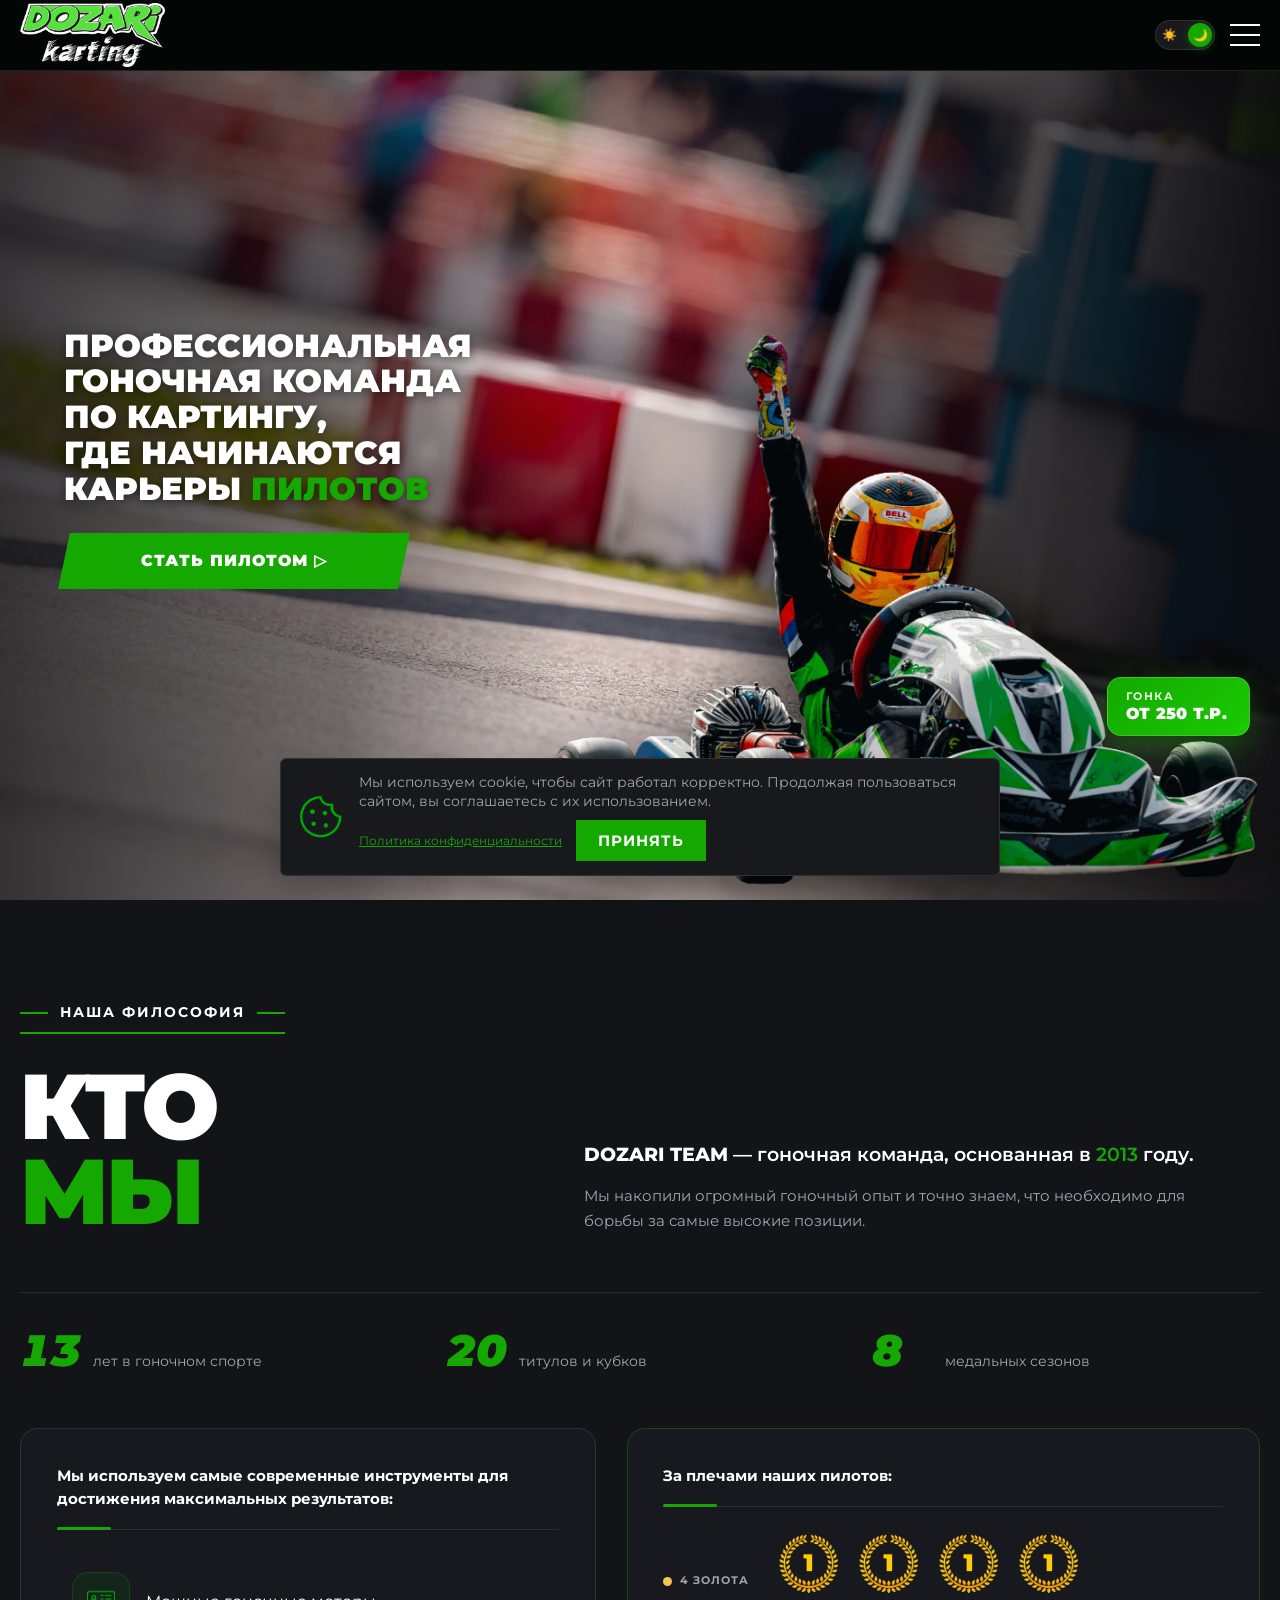
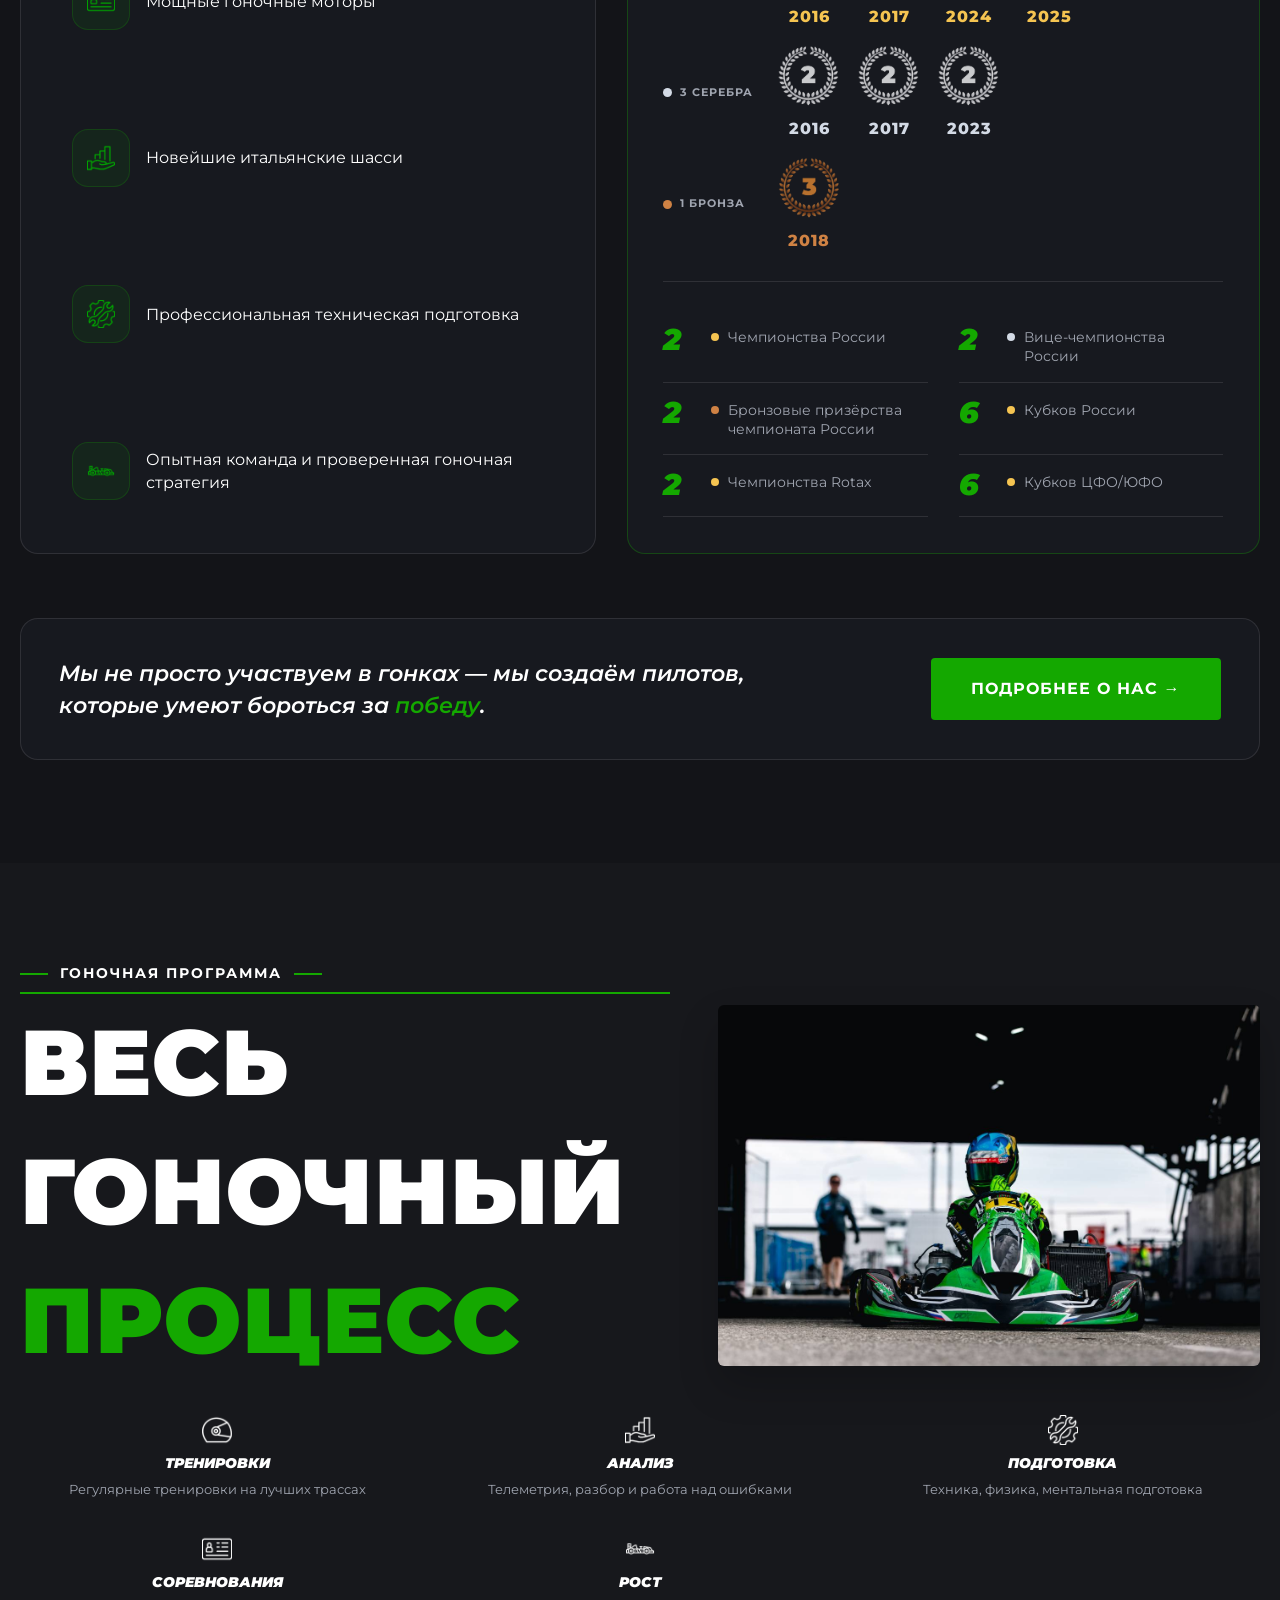
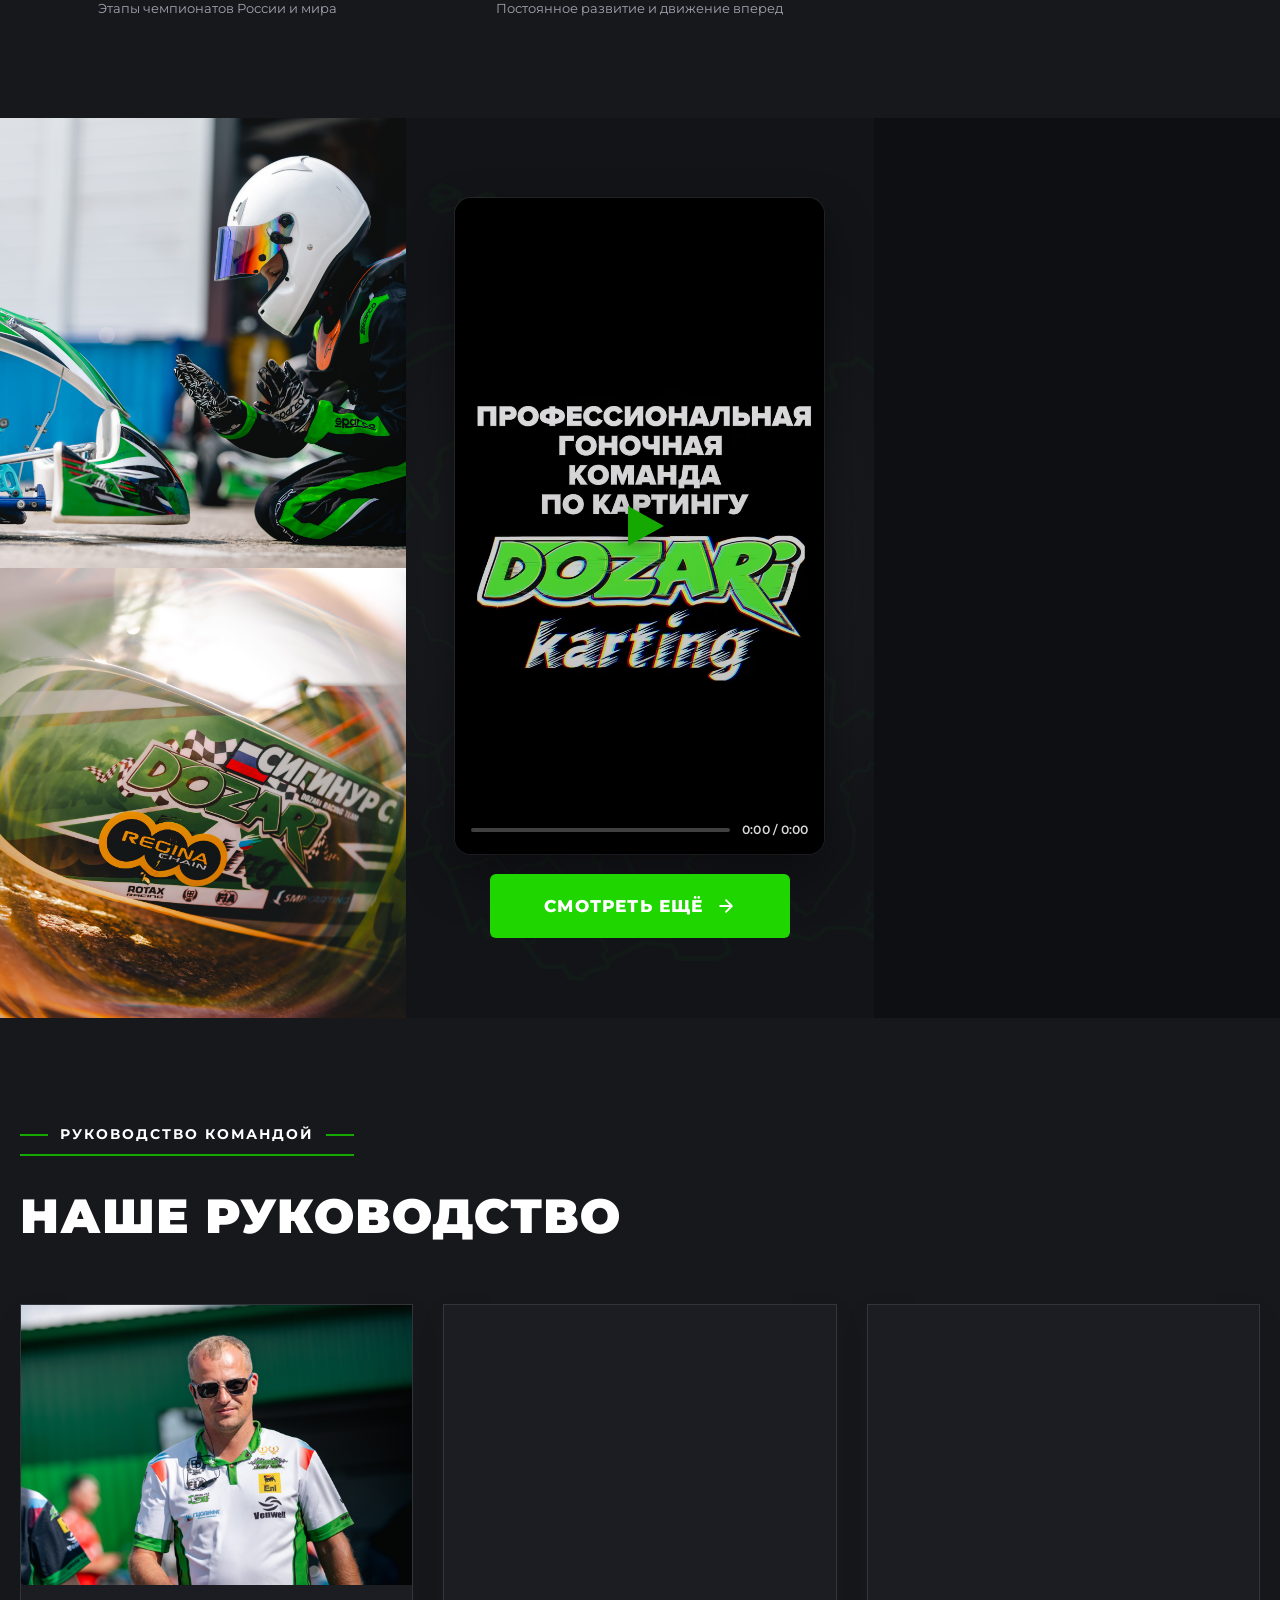
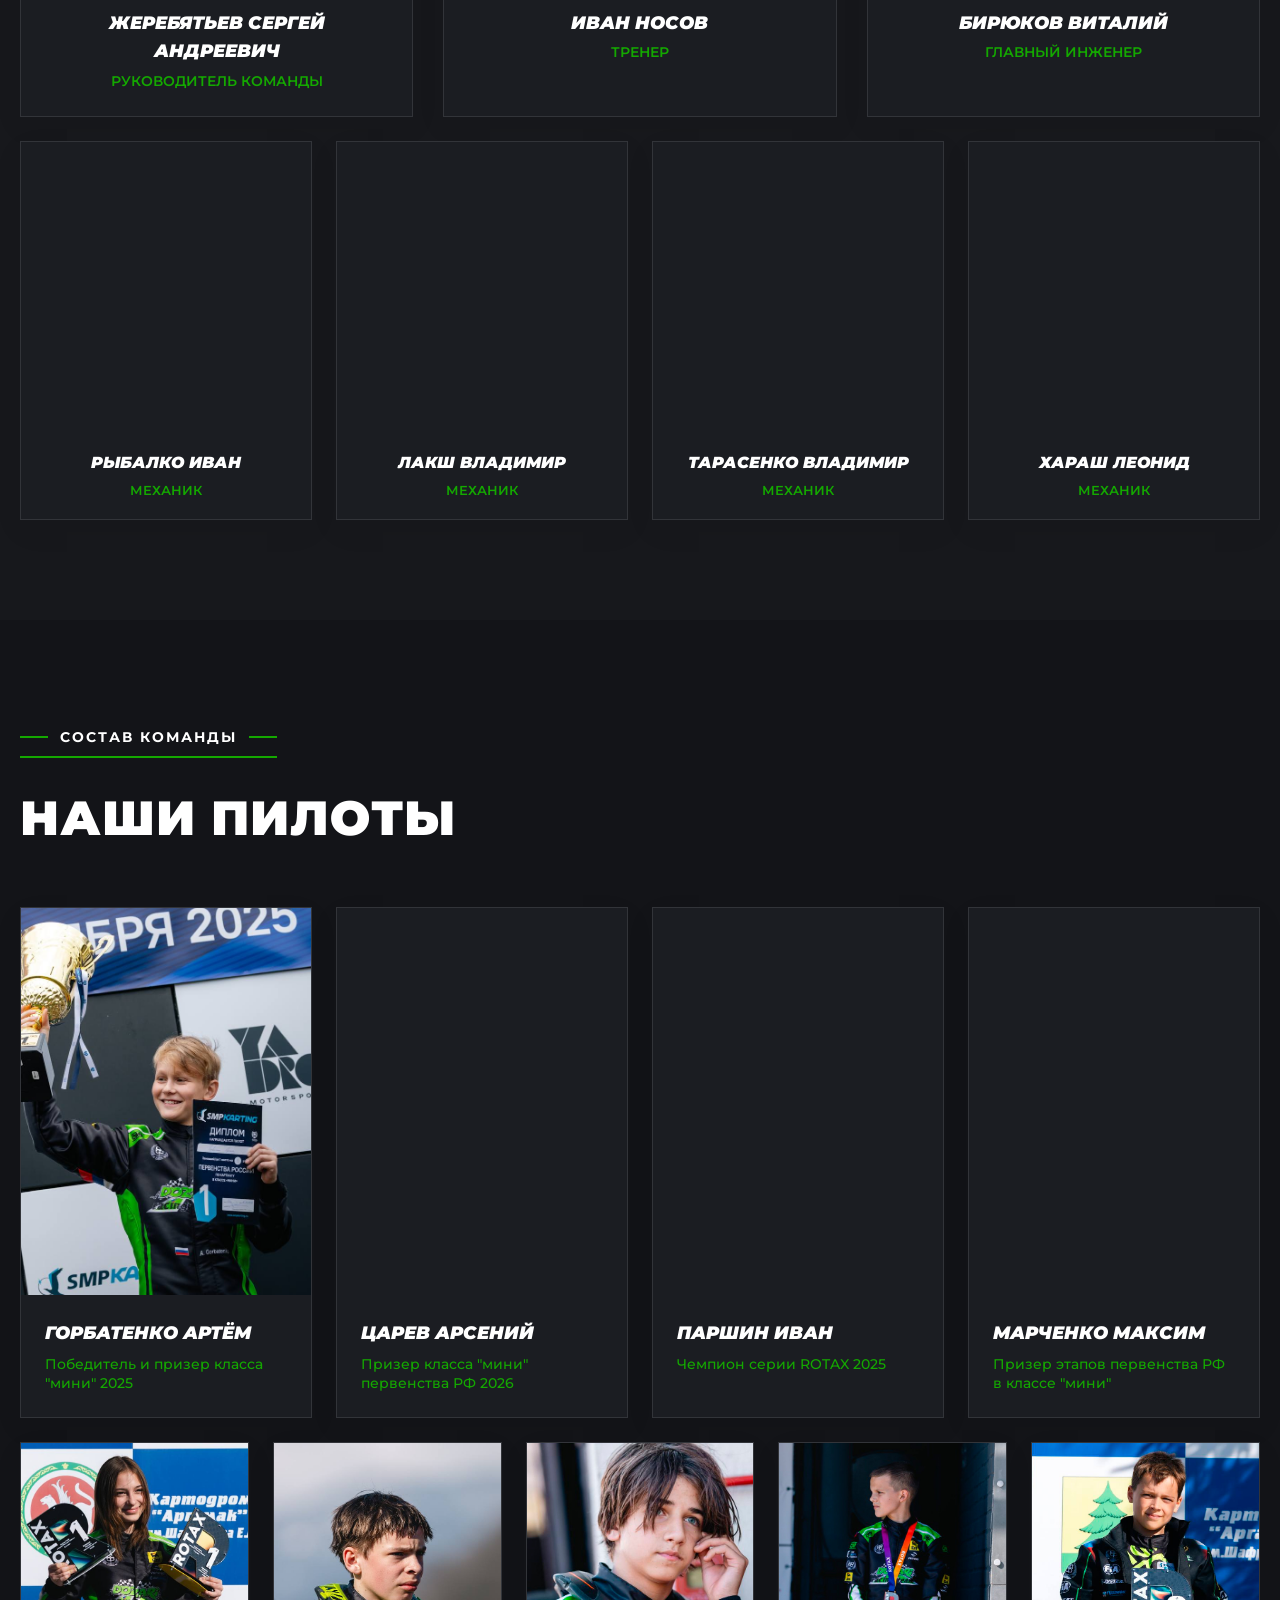
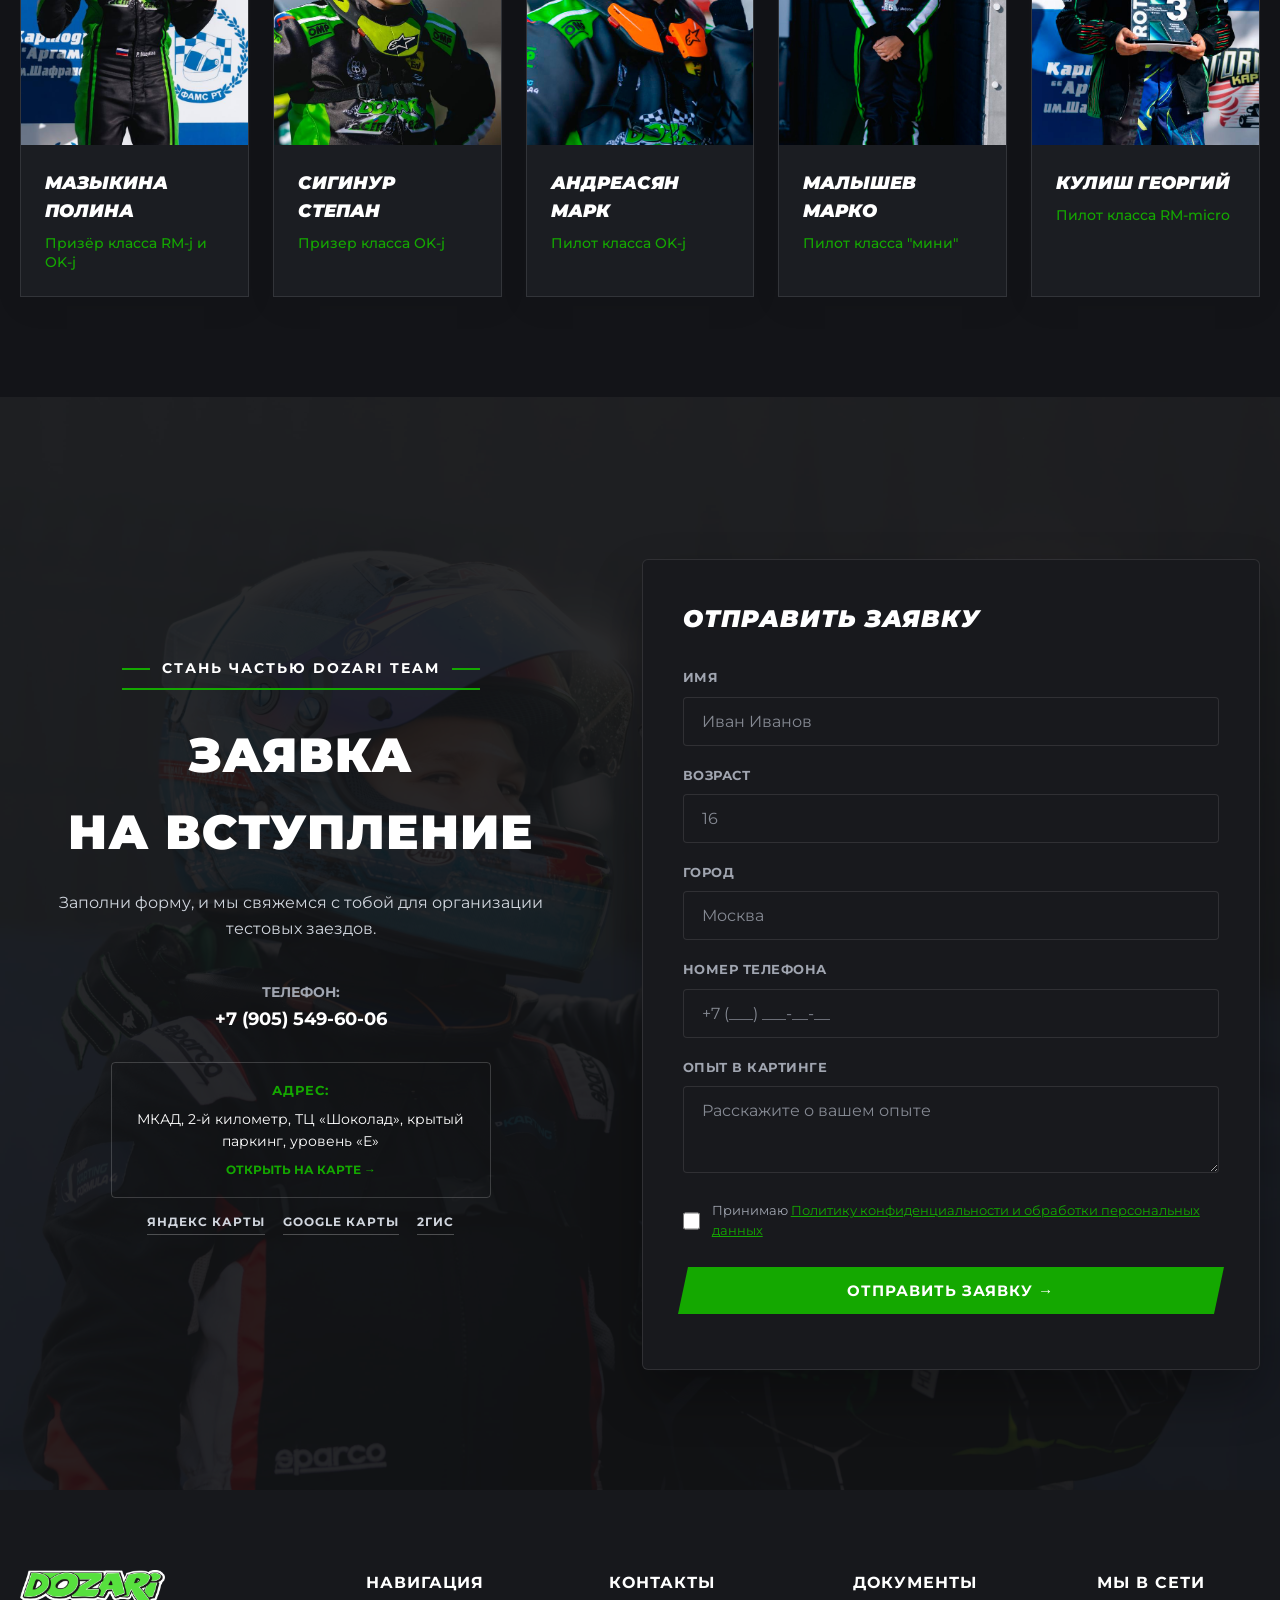
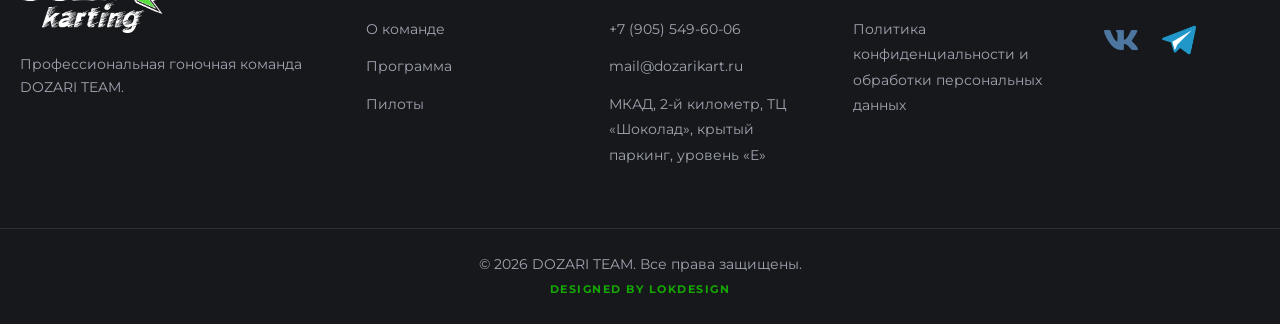
==== commit a8e51eef: "Add files via upload" ====
--- a/index.html
+++ b/index.html
@@ -9,12 +9,8 @@
     <link rel="preload" as="font" type="font/woff2" href="fonts/montserrat-cyrillic.woff2" crossorigin>
     <!-- Критичные ресурсы первого экрана: стили, фон и пилот максимального приоритета -->
     <link rel="stylesheet" href="style.css" fetchpriority="high">
-    <link rel="preload" as="image" type="image/webp"
-          href="images/pilot-cutout-full.webp"
-          imagesrcset="images/pilot-cutout-800.webp 800w, images/pilot-cutout-1200.webp 1200w, images/pilot-cutout-full.webp 1600w"
-          imagesizes="(max-width: 1024px) 100vw, 70vw"
-          fetchpriority="high">
-    <link rel="preload" as="image" type="image/webp" href="images/fon.webp" fetchpriority="high">
+    <link rel="preload" as="image" type="image/png" href="images/pilot-cutout-full.webp" fetchpriority="high">
+    <link rel="preload" as="image" type="image/jpeg" href="images/fon.jpg" fetchpriority="high">
 </head>
 <body>
 
@@ -80,22 +76,14 @@
             </div>
         </div>
 
-                <!-- ЦЕНТР: Пилот (WebP с прозрачностью, PNG — резервный вариант) -->
+                <!-- ЦЕНТР: Пилот (один PNG, масштабируется под размер экрана) -->
                 <div class="hero__center">
-                    <picture>
-                        <source
-                            type="image/webp"
-                            srcset="images/pilot-cutout-800.webp 800w,
-                                    images/pilot-cutout-1200.webp 1200w,
-                                    images/pilot-cutout-full.webp 1600w"
-                            sizes="(max-width: 1024px) 100vw, 70vw">
-                        <img
-                            src="images/pilot-cutout-full.png"
-                            width="1600" height="1237"
-                            alt="Пилот команды DOZARI"
-                            fetchpriority="high"
-                            decoding="async">
-                    </picture>
+                    <img
+                        src="images/pilot-cutout-full.webp"
+                        width="1600" height="1237"
+                        alt="Пилот команды DOZARI"
+                        fetchpriority="high"
+                        decoding="async">
                 </div>
 
                
@@ -328,7 +316,7 @@
                                 class="video-gallery__media" 
                                 id="videoPlayer"
                                 src="images/video.mp4" 
-                                data-poster="images/video-poster.webp"
+                                data-poster="images/video-poster.jpg"
                                 preload="none"
                                 playsinline>
                             </video>
--- a/style.css
+++ b/style.css
@@ -453,10 +453,6 @@
 }
 .hero__slide--fon {
     background-image: url('images/fon.jpg');
-    background-image: image-set(
-        url('images/fon.webp') type('image/webp'),
-        url('images/fon.jpg') type('image/jpeg')
-    );
 }
 .hero__slide.active { opacity: 1; }
 
@@ -1523,10 +1519,6 @@
 /* Декор грузится при приближении к секции — класс ставит script.js */
 .video-gallery.is-bg-ready::before {
     background-image: url('images/Russia.png');
-    background-image: image-set(
-        url('images/Russia-small.webp') type('image/webp'),
-        url('images/Russia.png') type('image/png')
-    );
 }
 
 /* Desktop (PC) — 3 columns, side photos fill their full blocks */
@@ -2195,10 +2187,6 @@
 /* Фон заявки грузится после второго блока — класс ставит script.js */
 .contacts.is-bg-ready {
     background-image: url('images/slide4.jpg');
-    background-image: image-set(
-        url('images/slide4.webp') type('image/webp'),
-        url('images/slide4.jpg') type('image/jpeg')
-    );
 }
 
 .contacts__bg-overlay {
@@ -3887,11 +3875,6 @@
     will-change: auto;
 }
 
-/* <picture> не должен ломать flex-раскладку пилота */
-.hero__center picture {
-    display: contents;
-}
-
 /* --- Ноутбуки: шапка 70px, раскладка остаётся горизонтальной --- */
 @media (max-width: 1365px) {
     .hero {
